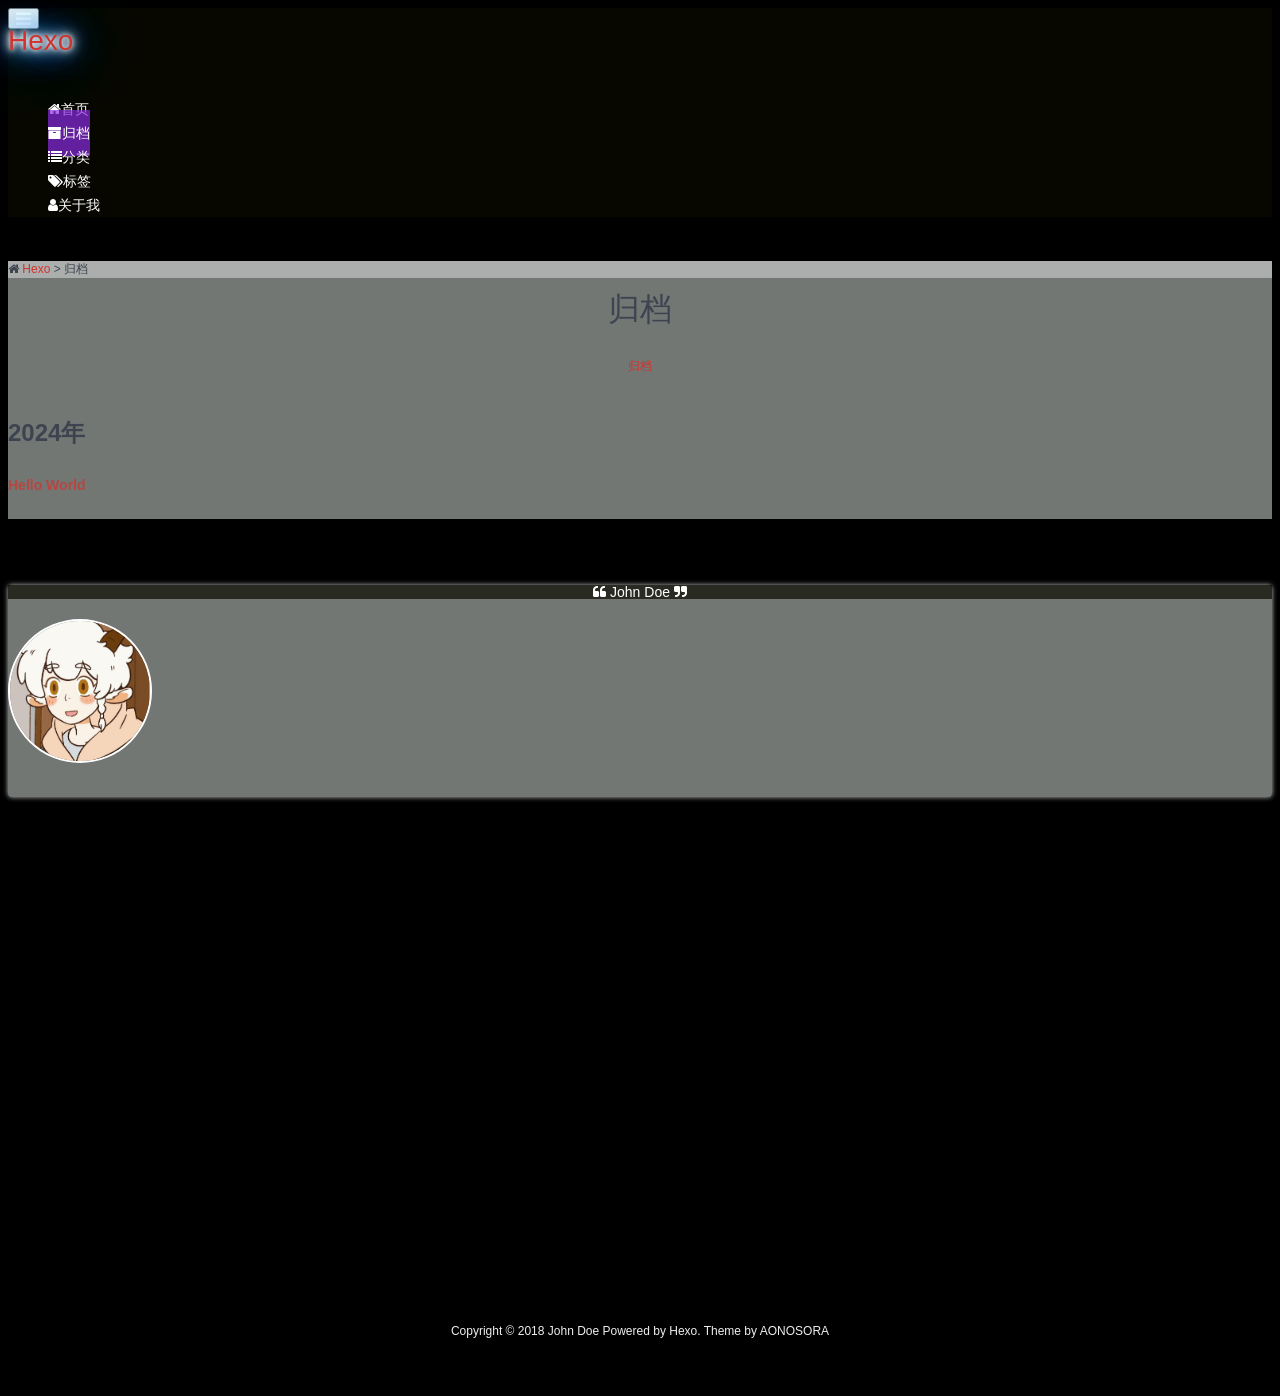
==== archives/index.html @ 8eb49c86 "Site updated: 2024-08-29 16:03:05" ====
<!DOCTYPE html>
<html>
<head>
    <meta charset="UTF-8">
    <meta name="viewport" content="width=device-width, initial-scale=1, maximum-scale=1">
    <meta name="author" content="John Doe">
    
    
    
    
    
    
    <title>archive_a | Hexo</title>
    <link href="http://example.com" rel="prefetch" />

    
<link rel="stylesheet" href="/css/bootstrap.min.css">
<link rel="stylesheet" href="/css/aos.css">
<link rel="stylesheet" href="/css/style.css">

    
<script src="/js/jquery.min.js"></script>

    
<script src="/js/bootstrap.min.js"></script>

    
<script src="/js/aos.js"></script>

    
<script src="/js/highslide/highslide-full.min.js"></script>

    
<link rel="stylesheet" href="/js/highslide/highslide.css">

    <style type="text/css">
        @media (max-width: 768px) {
            body {
                background-color: #f0f0f0;
                background: url('/imgs/xsbg.gif');
                background-attachment: fixed;
            }
        }
    </style>
    
    <!--<script type="text/javascript">
      if (document.images) {
        var avatar = new Image();
        avatar.src = '/imgs/avatar.jpg'
        var previews = 'preview1.jpg,preview2.jpg,preview3.jpg,preview4.jpg'.split(',')
        var previewsPreLoad = []
        for(var i = 0; i < length; i++) {
          previewsPreLoad.push(new Image())
          previewsPreLoad[previewsPreLoad.length - 1].src = '/imgs/preview' + previews[i]
        }
      }
    </script>-->
<meta name="generator" content="Hexo 7.3.0"></head>
<body>
    <!-- 背景轮播图功能 -->
    <section class="hidden-xs">
    <ul class="cb-slideshow">
        <li><span>天若</span></li>
        <li><span>有情</span></li>
        <li><span>天亦老</span></li>
        <li><span>我为</span></li>
        <li><span>长者</span></li>
        <li><span>续一秒</span></li>
    </ul>
</section>
    <!-- 欧尼酱功能, 谁用谁知道 -->
    
    <header class="navbar navbar-inverse" id="gal-header">
    <div class="container">
        <div class="navbar-header">
            <button type="button" class="navbar-toggle collapsed"
                    data-toggle="collapse" data-target=".bs-navbar-collapse"
                    aria-expanded="false">
                <span class="fa fa-lg fa-reorder"></span>
            </button>
            <a href="http://example.com">
                
                <style>
                    #gal-header .navbar-brand {
                        height: 54px;
                        line-height: 24px;
                        font-size: 28px;
                        opacity: 1;
                        background-color: rgba(0,0,0,0);
                        text-shadow: 0 0 5px #fff,0 0 10px #fff,0 0 15px #fff,0 0 20px #228DFF,0 0 35px #228DFF,0 0 40px #228DFF,0 0 50px #228DFF,0 0 75px #228DFF;
                    }
                </style>
                <!-- 这里使用文字(navbar_text or config.title) -->
                <div class="navbar-brand">Hexo</div>
                
            </a>
        </div>
        <div class="collapse navbar-collapse bs-navbar-collapse">
            <ul class="nav navbar-nav" id="menu-gal">
                
                
                <li class="">
                    <a href="/">
                        <i class="fa fa-home"></i>首页
                    </a>
                </li>
                
                
                
                <li class="current">
                    <a href="/archives">
                        <i class="fa fa-archive"></i>归档
                    </a>
                </li>
                
                
                
                
                <li class="">
                    <a href="/categories">
                        <i class="fa fa-list"></i>分类
                    </a>
                </li>
                
                
                
                
                
                <li class="">
                    <a href="/tags">
                        <i class="fa fa-tags"></i>标签
                    </a>
                </li>
                
                
                
                
                <li class="">
                    <a href="/about">
                        <i class="fa fa-user"></i>关于我
                    </a>
                </li>
                
                
            </ul>
        </div>
    </div>
</header>
    <div id="gal-body">
        <div class="container">
            <div class="row">
                <div class="col-md-8 gal-right" id="mainstay">
                    <article class="article well article-body" id="article-archive">
    <div class="breadcrumb">
        <i class="fa fa-home"></i>
        <a href="http://example.com">Hexo</a>
        >
        <span>归档</span>
    </div>
    <!-- 大型设备详细文章 -->
    <div class="hidden-xs">
        <div class="title-article">
            <h1>
                <a href="/archives">归档</a>
            </h1>
        </div>
    </div>
    <!-- 小型设备详细文章 -->
    <div class="visible-xs">
        <center>
            <div class="title-article">
                <h4>
                    <a href="/archives">归档</a>
                </h4>
            </div>
        </center>
    </div>
    <div class="content-article" style="margin-top: 30px;">
        
        
            <h1 style="font-size: 24px; margin-top: 40px;">2024年</h1>
            
        <div class="alert alert-info" style="font-size: 14px; line-height: 2; font-weight: bold;">
            
             
             
                        <a href="/2024/08/28/hello-world/">Hello World</a>
                        <br>
            
                    </div>
        
    </div>
</article>
                </div>
                <aside class="col-md-4 gal-left" id="sidebar">
    <!-- 此为sidebar的搜索框, 非搜索结果页面 -->
<aside id="sidebar-search">
    <div class="search hidden-xs" data-aos="fade-up" data-aos-duration="2000">
        <form class="form-inline clearfix" id="search-form" method="get"
              action="/search/index.html">
            <input type="text" name="s" class="form-control" id="searchInput" placeholder="搜索文章~" autocomplete="off">
            <button class="btn btn-danger btn-gal" type="submit">
                <i class="fa fa-search"></i>
            </button>
        </form>
    </div>
</aside>
    <aside id="sidebar-author">
    <div class="panel panel-gal" data-aos="flip-right" data-aos-duration="3000">
        <div class="panel-heading" style="text-align: center">
            <i class="fa fa-quote-left"></i>
            John Doe
            <i class="fa fa-quote-right"></i>
        </div>
        <div class="author-panel text-center">
            <img src="/imgs/avatar.jpg" width="140" height="140"
                 alt="个人头像" class="author-image">
            <p class="author-description"></p>
        </div>
    </div>
</aside>
    
    <aside id="sidebar-recent_comments">
    <div class="panel panel-gal recent hidden-xs" data-aos="fade-up" data-aos-duration="2000">
        <div class="panel-heading">
            <i class="fa fa-comments"></i>
            最新评论
            <i class="fa fa-times-circle panel-remove"></i>
            <i class="fa fa-chevron-circle-up panel-toggle"></i>
        </div>
        <ul class="list-group list-group-flush"></ul>
    </div>
</aside>
    
    <!-- 要配置好leancloud才能开启此小工具 -->
    
    
    <aside id="sidebar-recent_posts">
    <div class="panel panel-gal recent hidden-xs" data-aos="fade-up" data-aos-duration="2000">
        <div class="panel-heading">
            <i class="fa fa-refresh"></i>
            近期文章
            <i class="fa fa-times-circle panel-remove"></i>
            <i class="fa fa-chevron-circle-up panel-toggle"></i>
        </div>
        <ul class="list-group list-group-flush">
            
            <li class="list-group-item">
                <span class="post-title">
                    <a href="/2024/08/28/hello-world/">Hello World</a>
                </span>
            </li>
            
        </ul>
    </div>
</aside>
    
    
    <aside id="sidebar-rand_posts">
    <div class="panel panel-gal recent hidden-xs" data-aos="fade-up" data-aos-duration="2000">
        <div class="panel-heading">
            <i class="fa fa-refresh"></i>
            随机文章
            <i class="fa fa-times-circle panel-remove"></i>
            <i class="fa fa-chevron-circle-up panel-toggle"></i>
        </div>
        <ul class="list-group list-group-flush">
            
            
            <li class="list-group-item">
                <span class="post-title">
                    <a href="/2024/08/28/hello-world/">Hello World</a>
                </span>
            </li>
            
        </ul>
    </div>
</aside>
    
    
    <aside id="gal-sets">
        <div class="panel panel-gal hidden-xs" data-aos="fade-up" data-aos-duration="2000">
            <ul class="nav nav-pills pills-gal">

                
                <li>
                    <a href="/archives/index.html#sidebar-tags" data-toggle="tab" id="tags-tab">热门标签</a>
                </li>
                
                
                <li>
                    <a href="/archives/index.html#sidebar-friend-links" data-toggle="tab" id="friend-links-tab">友情链接</a>
                </li>
                
                
                <li>
                    <a href="/archives/index.html#sidebar-links" data-toggle="tab" id="links-tab">个人链接</a>
                </li>
                
            </ul>
            <div class="tab-content">
                
                <div class="cloud-tags tab-pane nav bs-sidenav fade" id="sidebar-tags">
    
</div>
                
                
                <div class="friend-links tab-pane nav bs-sidenav fade" id="sidebar-friend-links">
    
    <li>
        <a href="http://kdays.net/days/" target="_blank">KDays Forum</a>
    </li>
    
    <li>
        <a href="http://www.gal123.com/" target="_blank">绅士导航♂</a>
    </li>
    
    <li>
        <a href="http://www.moe123.com/" target="_blank">萌导航</a>
    </li>
    
</div>
                
                
                <div class="links tab-pane nav bs-sidenav fade" id="sidebar-links">
    
    <li>
        <a href="https://github.com/ZEROKISEKI/" target="_blank">Github</a>
    </li>
    
    <li>
        <a href="https://coding.net/u/SORA1" target="_blank">Coding</a>
    </li>
    
    <li>
        <a href="https://www.zhihu.com/people/aonosora/activities" target="_blank">知乎</a>
    </li>
    
</div>
                
            </div>
        </div>
    </aside>
    
</aside>
            </div>
        </div>
    </div>
    <footer id="gal-footer">
    <div class="container">
        Copyright © 2018 John Doe Powered by <a href="https://hexo.io/" target="_blank">Hexo</a>.&nbsp;Theme by <a href="https://github.com/ZEROKISEKI" target="_blank">AONOSORA</a>
    </div>
</footer>

<!-- 回到顶端 -->
<div id="gal-gotop">
    <i class="fa fa-angle-up"></i>
</div>
</body>

<script src="/js/activate-power-mode.js"></script>

<script>

    // 配置highslide
	hs.graphicsDir = '/js/highslide/graphics/'
    hs.outlineType = "rounded-white";
    hs.dimmingOpacity = 0.8;
    hs.outlineWhileAnimating = true;
    hs.showCredits = false;
    hs.captionEval = "this.thumb.alt";
    hs.numberPosition = "caption";
    hs.align = "center";
    hs.transitions = ["expand", "crossfade"];
    hs.lang.number = '共%2张图, 当前是第%1张';
    hs.addSlideshow({
      interval: 5000,
      repeat: true,
      useControls: true,
      fixedControls: "fit",
      overlayOptions: {
        opacity: 0.75,
        position: "bottom center",
        hideOnMouseOut: true
      }
    })

    // 初始化aos
    AOS.init({
      duration: 1000,
      delay: 0,
      easing: 'ease-out-back'
    });

</script>
<script>
	POWERMODE.colorful = 'true';    // make power mode colorful
	POWERMODE.shake = 'true';       // turn off shake
	// TODO 这里根据具体情况修改
	document.body.addEventListener('input', POWERMODE);
</script>
<script>
    window.slideConfig = {
      prefix: '/imgs/slide/background',
      ext: 'jpg',
      maxCount: '6'
    }
</script>

<script src="/js/hs.js"></script>
<script src="/js/blog.js"></script>




</html>
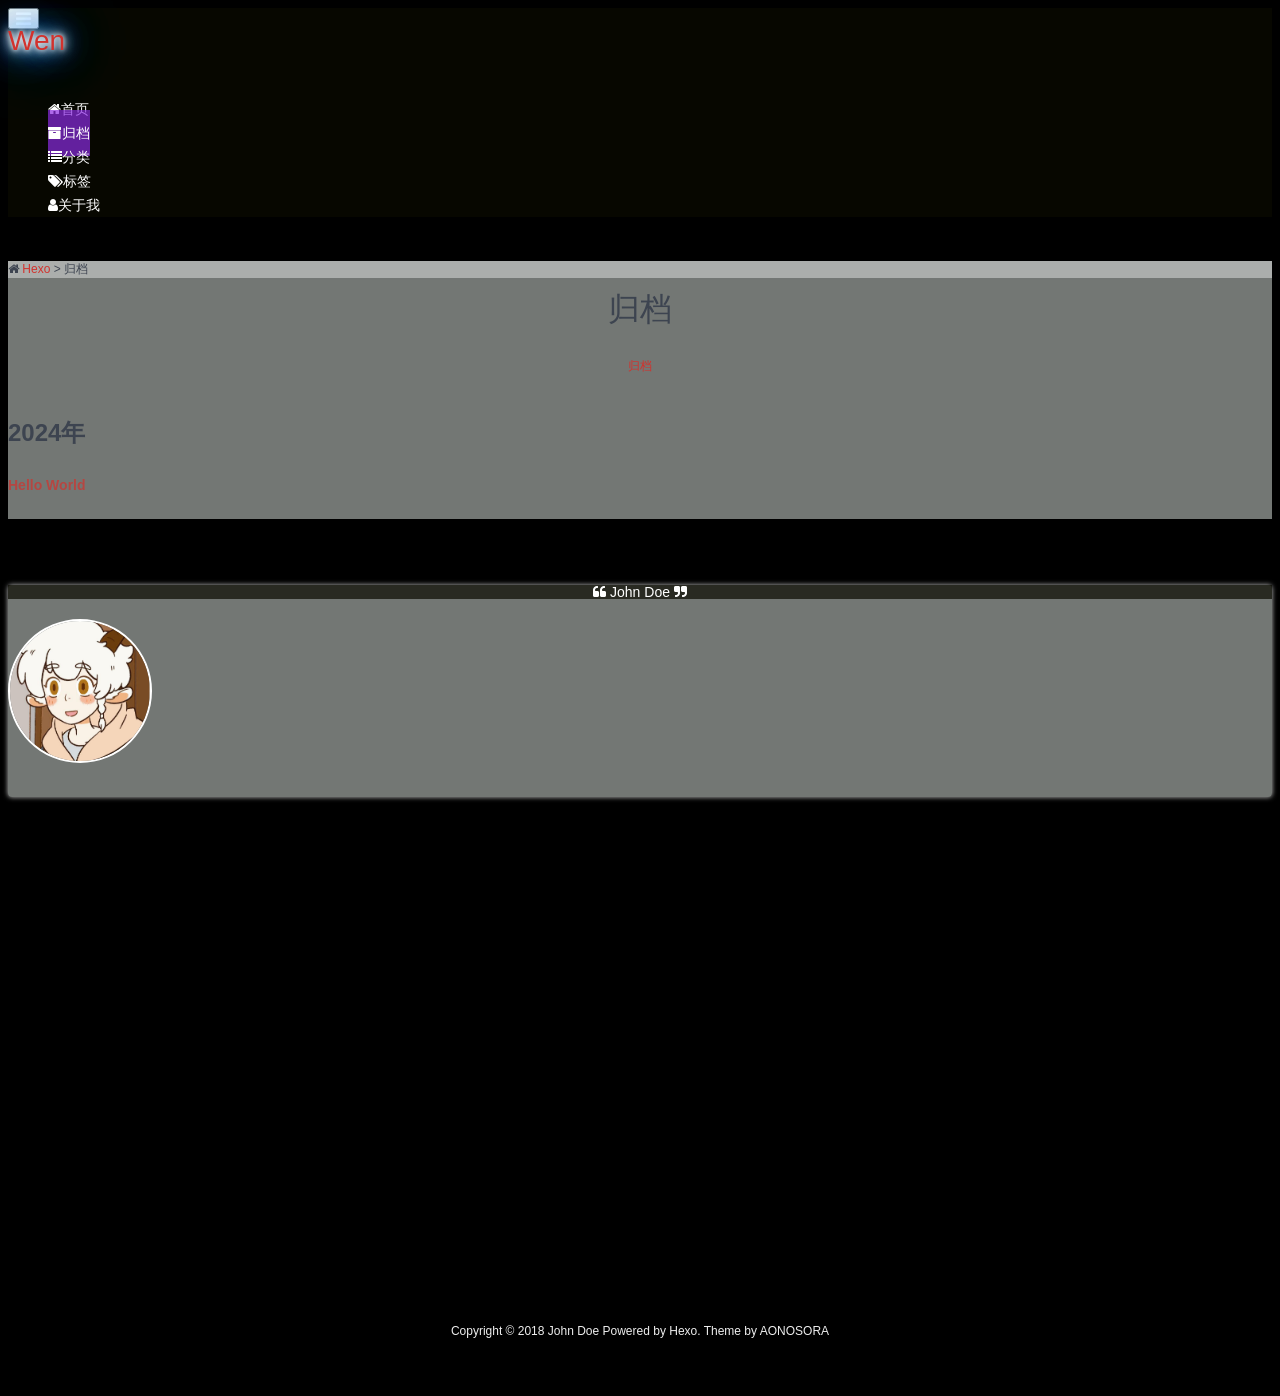
==== commit 1cc0afa8: "Site updated: 2024-08-29 16:53:16" ====
--- a/archives/index.html
+++ b/archives/index.html
@@ -70,6 +70,25 @@
 </section>
     <!-- 欧尼酱功能, 谁用谁知道 -->
     
+    <div class="gal-menu gal-dropdown">
+    <div class="circle" id="gal">
+        <div class="ring">
+            <a href="http://example.com" class="menuItem" style="left: 50%; top: 15%;">首页</a>
+            
+            <a class="menuItem" style="left: 80.3109%; top: 32.5%;">下一页</a>
+            
+            <a href="/archives" class="menuItem" style="left: 80.3109%; top: 67.5%;">归档</a>
+            <a href="/about" class="menuItem" style="left: 50%; top: 85%;">关于</a>
+            <a href="/message" class="menuItem" style="left: 19.6891%; top: 67.5%;">留言板</a>
+
+            
+            <a class="menuItem" style="left: 19.6891%; top: 32.5%;">上一页</a>
+            
+        </div>
+        <audio id="audio" src="/imgs/oni.mp3"></audio>
+    </div>
+</div>
+    
     <header class="navbar navbar-inverse" id="gal-header">
     <div class="container">
         <div class="navbar-header">
@@ -91,7 +110,7 @@
                     }
                 </style>
                 <!-- 这里使用文字(navbar_text or config.title) -->
-                <div class="navbar-brand">Hexo</div>
+                <div class="navbar-brand">Wen</div>
                 
             </a>
         </div>
@@ -412,5 +431,9 @@
 
 
 
+<script src="/js/oni.js"></script>
+
+
+
 
 </html>
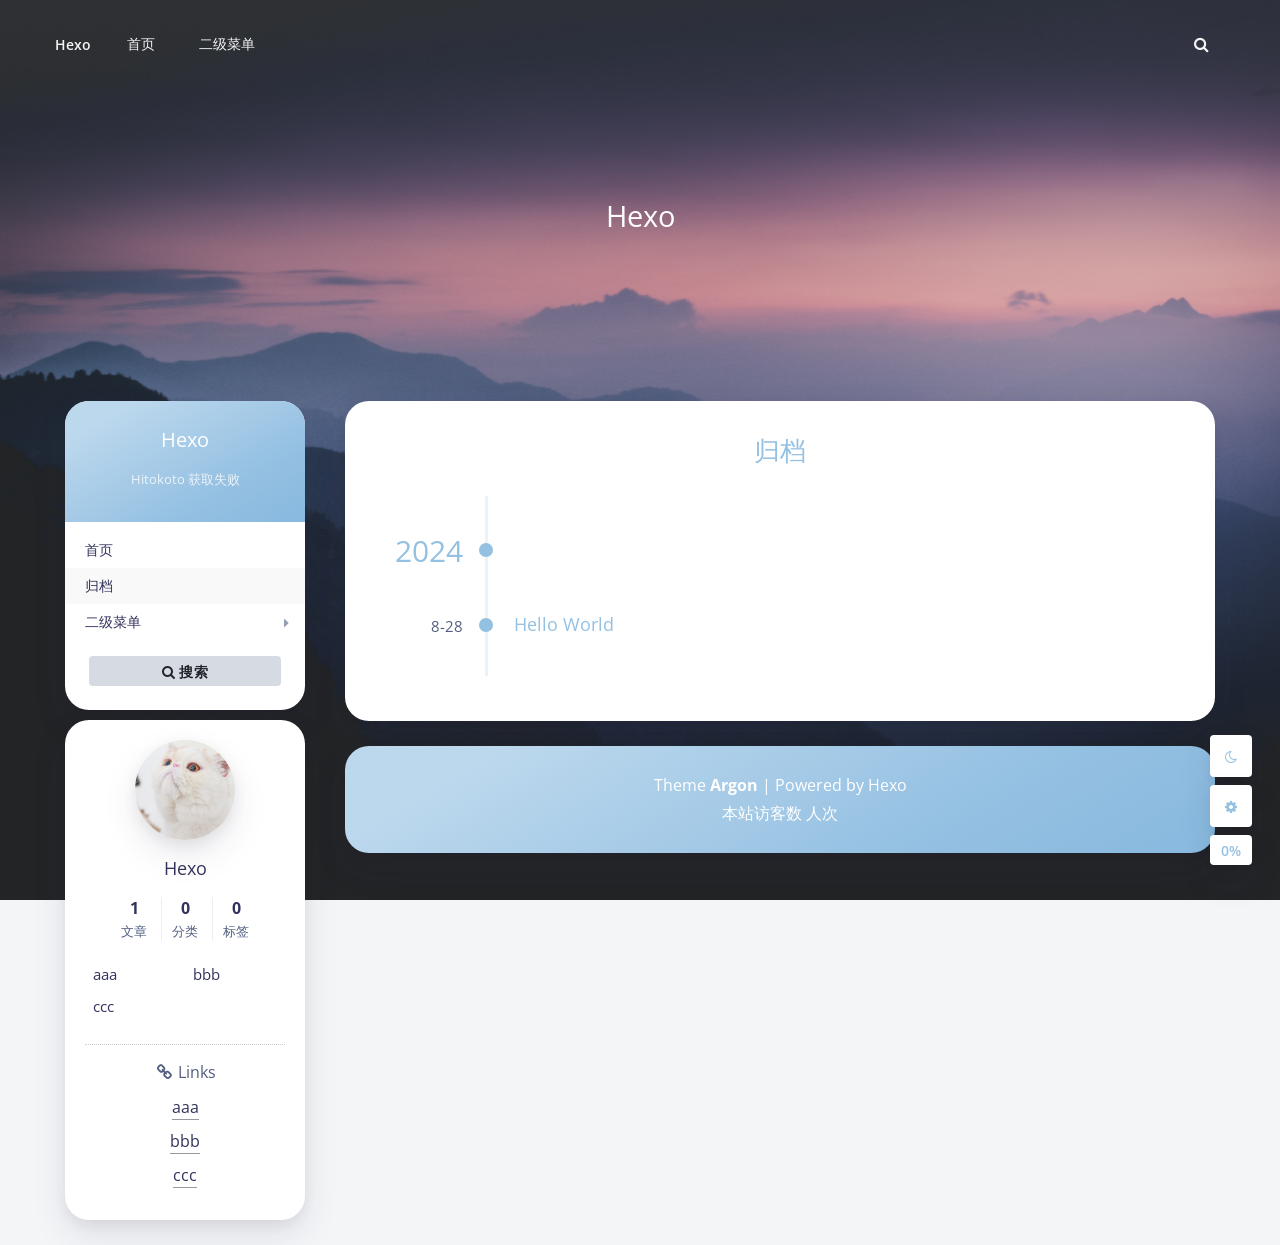
==== commit 66ccb166: "Site updated: 2026-04-12 17:42:57" ====
--- a/archives/index.html
+++ b/archives/index.html
@@ -1,439 +1,639 @@
 <!DOCTYPE html>
-<html>
+
+<html class="use-big-shadow article-header-style-default">
 <head>
-    <meta charset="UTF-8">
-    <meta name="viewport" content="width=device-width, initial-scale=1, maximum-scale=1">
-    <meta name="author" content="John Doe">
-    
-    
-    
-    
-    
-    
-    <title>archive_a | Hexo</title>
-    <link href="http://example.com" rel="prefetch" />
-
-    
-<link rel="stylesheet" href="/css/bootstrap.min.css">
-<link rel="stylesheet" href="/css/aos.css">
-<link rel="stylesheet" href="/css/style.css">
-
-    
-<script src="/js/jquery.min.js"></script>
-
-    
-<script src="/js/bootstrap.min.js"></script>
-
-    
-<script src="/js/aos.js"></script>
-
-    
-<script src="/js/highslide/highslide-full.min.js"></script>
-
-    
-<link rel="stylesheet" href="/js/highslide/highslide.css">
-
-    <style type="text/css">
-        @media (max-width: 768px) {
-            body {
-                background-color: #f0f0f0;
-                background: url('/imgs/xsbg.gif');
-                background-attachment: fixed;
-            }
-        }
-    </style>
-    
-    <!--<script type="text/javascript">
-      if (document.images) {
-        var avatar = new Image();
-        avatar.src = '/imgs/avatar.jpg'
-        var previews = 'preview1.jpg,preview2.jpg,preview3.jpg,preview4.jpg'.split(',')
-        var previewsPreLoad = []
-        for(var i = 0; i < length; i++) {
-          previewsPreLoad.push(new Image())
-          previewsPreLoad[previewsPreLoad.length - 1].src = '/imgs/preview' + previews[i]
-        }
-      }
-    </script>-->
+	
+	<title>归档 - Hexo</title>
+	<meta charset="utf-8">
+	
+		<meta name="viewport" content="width=device-width, initial-scale=1, maximum-scale=1, user-scalable=no">
+	
+	<meta property="og:type" content="website">
+<meta property="og:title" content="Hexo">
+<meta property="og:url" content="http://example.com/archives/index.html">
+<meta property="og:site_name" content="Hexo">
+<meta property="og:locale" content="en_US">
+<meta property="article:author" content="John Doe">
+<meta name="twitter:card" content="summary">
+
+	<meta name="theme-color" content="#94C0E2">
+	<meta name="theme-color-rgb" content="148,192,226">
+	<meta name="theme-color-origin" content="#94C0E2">
+	<meta name="argon-enable-custom-theme-color" content="true">
+	<meta name="theme-card-radius" content="24">
+	<meta name="theme-version" content="1.0.2">
+	<link rel="icon" href="/assets/img/favicon.ico" type="image/x-icon">
+	<link rel="shortcut icon" href="/assets/img/favicon.ico" type="image/x-icon">
+
+	
+<link rel="stylesheet" href="/assets/argon_css_merged.css">
+
+	
+<link rel="stylesheet" href="/style.css">
+
+	
+<link rel="stylesheet" href="//fonts.loli.net/css?family=Open+Sans:300,400,600,700|Noto+Serif+SC:300,600&display=swap.css">
+
+	
+<script src="/assets/argon_js_merged.js"></script>
+
+	
+<script src="/assets/js/argon.min.js"></script>
+
+	
+<script src="//busuanzi.ibruce.info/busuanzi/2.3/busuanzi.pure.mini.js"></script>
+
+
+	
+
+	<script>
+		var argonConfig = {
+			language: "zh_CN",
+			
+				zoomify: {
+					duration: 200,
+					easing: "cubic-bezier(0.4,0,0,1)",
+					scale: 0.9
+				},
+			
+			pangu: "false",
+			
+				lazyload: {
+					threshold: 800,
+					effect: "fadeIn"
+				},
+			
+			disable_pjax: false,
+			headroom: false
+		}
+	</script>
+	<script>
+		var darkmodeAutoSwitch = "false";
+		function setDarkmode(enable){
+			if (enable == true){
+				$("html").addClass("darkmode");
+			}else{
+				$("html").removeClass("darkmode");
+			}
+			$(window).trigger("scroll");
+		}
+		function toggleDarkmode(){
+			if ($("html").hasClass("darkmode")){
+				setDarkmode(false);
+				sessionStorage.setItem("Argon_Enable_Dark_Mode", "false");
+			}else{
+				setDarkmode(true);
+				sessionStorage.setItem("Argon_Enable_Dark_Mode", "true");
+			}
+		}
+		if (sessionStorage.getItem("Argon_Enable_Dark_Mode") == "true"){
+			setDarkmode(true);
+		}
+		function toggleDarkmodeByPrefersColorScheme(media){
+			if (sessionStorage.getItem('Argon_Enable_Dark_Mode') == "false" || sessionStorage.getItem('Argon_Enable_Dark_Mode') == "true"){
+				return;
+			}
+			if (media.matches){
+				setDarkmode(true);
+			}else{
+				setDarkmode(false);
+			}
+		}
+		function toggleDarkmodeByTime(){
+			if (sessionStorage.getItem('Argon_Enable_Dark_Mode') == "false" || sessionStorage.getItem('Argon_Enable_Dark_Mode') == "true"){
+				return;
+			}
+			let hour = new Date().getHours();
+			if (hour < 7 || hour >= 22){
+				setDarkmode(true);
+			}else{
+				setDarkmode(false);
+			}
+		}
+		if (darkmodeAutoSwitch == 'system'){
+			var darkmodeMediaQuery = window.matchMedia("(prefers-color-scheme: dark)");
+			darkmodeMediaQuery.addListener(toggleDarkmodeByPrefersColorScheme);
+			toggleDarkmodeByPrefersColorScheme(darkmodeMediaQuery);
+		}
+		if (darkmodeAutoSwitch == 'time'){
+			toggleDarkmodeByTime();
+		}
+		if (darkmodeAutoSwitch == 'alwayson'){
+			setDarkmode(true);
+		}
+
+		function toggleAmoledDarkMode(){
+			$("html").toggleClass("amoled-dark");
+			if ($("html").hasClass("amoled-dark")){
+				localStorage.setItem("Argon_Enable_Amoled_Dark_Mode", "true");
+			}else{
+				localStorage.setItem("Argon_Enable_Amoled_Dark_Mode", "false");
+			}
+		}
+		if (localStorage.getItem("Argon_Enable_Amoled_Dark_Mode") == "true"){
+			$("html").addClass("amoled-dark");
+		}else if (localStorage.getItem("Argon_Enable_Amoled_Dark_Mode") == "false"){
+			$("html").removeClass("amoled-dark");
+		}
+	</script>
+	<script>
+		if (navigator.userAgent.indexOf("Safari") !== -1 && navigator.userAgent.indexOf("Chrome") === -1){
+			$("html").addClass("using-safari");
+		}
+	</script>
+
+	
+		
+<script src="/assets/vendor/smoothscroll/smoothscroll1.js"></script>
+
+	
 <meta name="generator" content="Hexo 7.3.0"></head>
+
+
+
+<style id="themecolor_css">
+	
+	:root{
+		--themecolor: #94C0E2;
+		--themecolor-dark0: #8ABADF;
+		--themecolor-dark: #80B4DD;
+		--themecolor-dark2: #6CA8D7;
+		--themecolor-dark3: #589DD2;
+		--themecolor-light: #BCD8ED;
+		--themecolor-rgbstr: 148,192,226;
+		--themecolor-gradient: linear-gradient(150deg,var(--themecolor-light) 15%, var(--themecolor) 70%, var(--themecolor-dark0) 94%);
+
+	}
+</style>
+<style id="theme_cardradius_css">
+	:root{
+		--card-radius: 24px;
+	}
+</style>
+
 <body>
-    <!-- 背景轮播图功能 -->
-    <section class="hidden-xs">
-    <ul class="cb-slideshow">
-        <li><span>天若</span></li>
-        <li><span>有情</span></li>
-        <li><span>天亦老</span></li>
-        <li><span>我为</span></li>
-        <li><span>长者</span></li>
-        <li><span>续一秒</span></li>
-    </ul>
+<div id="toolbar">
+	<header class="header-global">
+		<nav id="navbar-main" class="navbar navbar-main navbar-expand-lg navbar-transparent navbar-light bg-primary headroom--not-bottom headroom--not-top headroom--pinned">
+			<div class="container">
+				
+				<button class="navbar-toggler" type="button" data-toggle="collapse" data-target="#navbar_global" aria-controls="navbar_global" aria-expanded="false" aria-label="Toggle navigation">
+					<span class="navbar-toggler-icon"></span>
+				</button>
+				<a class="navbar-brand" href="/">Hexo</a>
+				<div class="navbar-collapse collapse" id="navbar_global">
+					<div class="navbar-collapse-header">
+						<div class="row">
+							<div class="col-6 collapse-brand"></div>
+							<div class="col-6 collapse-close">
+								<button type="button" class="navbar-toggler" data-toggle="collapse" data-target="#navbar_global" aria-controls="navbar_global" aria-expanded="false" aria-label="Toggle navigation">
+									<span></span>
+									<span></span>
+								</button>
+							</div>
+						</div>
+					</div>
+					<ul id="navbar_search_btn_mobile" class="navbar-nav align-items-lg-center ml-lg-auto">
+						<li class="nav-item" data-toggle="modal" data-target="#argon_search_modal" style="padding-left: 5px;">
+							<a class="nav-link nav-link-icon">
+								<i class="fa fa-search"></i>
+								<span class="nav-link-inner--text d-lg-none">搜索</span>
+							</a>
+						</li>
+					</ul>
+					
+							<ul class='navbar-nav navbar-nav-hover align-items-lg-center'>
+								
+										<li class='nav-item'>
+											<a href='/home' class='nav-link' >
+												<i class='ni ni-book-bookmark d-lg-none'></i>
+												<span class='nav-link-inner--text'>首页</span>
+											</a>
+											
+										</li>
+									
+										<li class='nav-item dropdown'>
+											<a href='' class='nav-link' onclick='return false;' data-toggle='dropdown' no-pjax>
+												<i class='ni ni-book-bookmark d-lg-none'></i>
+												<span class='nav-link-inner--text'>二级菜单</span>
+											</a>
+											
+													<div class="dropdown-menu">
+														
+															<a href='/' class='dropdown-item'>归档</a>
+														
+													</div>
+												
+										</li>
+									
+							</ul>
+						
+					<ul class="navbar-nav align-items-lg-center ml-lg-auto">
+						<li class="nav-item" data-toggle="modal" data-target="#argon_search_modal" id="navbar_search_btn_pc">
+							<a class="nav-link nav-link-icon">
+								<i class="fa fa-search"></i>
+								<span class="nav-link-inner--text d-lg-none">搜索</span>
+							</a>
+						</li>
+					</ul>
+				</div>
+				
+				<div id="navbar_menu_mask" data-toggle="collapse" data-target="#navbar_global"></div>
+			</div>
+		</nav>
+	</header>
+</div>
+<div class="modal fade" id="argon_search_modal" tabindex="-1" role="dialog" aria-labelledby="" aria-hidden="true">
+	<div class="modal-dialog modal-dialog-centered modal-lg" role="document">
+		<div class="modal-content">
+			<div class="modal-header">
+				<h5 class="modal-title">搜索</h5>
+				<button type="button" class="close" data-dismiss="modal" aria-label="Close">
+					<span aria-hidden="true">&times;</span>
+				</button>
+			</div>
+			<div class="modal-body">
+				<!-- TODO -->
+<div class="form-group mb-3">
+	<div class="input-group input-group-alternative">
+		<div class="input-group-prepend">
+			<span class="input-group-text"><i class="fa fa-search"></i></span>
+		</div>
+		<input id="local-search-input" class="form-control" placeholder="搜索什么..." type="text"  autocomplete="off" data-search.path="search.json" data-config.root="/">
+	</div>
+	<div id="local-search-result"></div>
+</div>
+
+			</div>
+		</div>
+	</div>
+</div>
+<!--Banner-->
+<section id="banner" class="banner section section-lg section-shaped">
+	<div class="shape  shape-primary">
+		<span></span>
+		<span></span>
+		<span></span>
+		<span></span>
+		<span></span>
+		<span></span>
+		<span></span>
+		<span></span>
+		<span></span>
+	</div>
+
+	
+	<div id="banner_container" class="banner-container container text-center">
+		
+			<div class="banner-title text-white"><span class="banner-title-inner">Hexo</span>
+		
+		</div>
+	</div>
+	
+		<style>
+			section.banner{
+				background-image: url(/assets/img/banner.jpg) !important;
+			}
+		</style>
+	
 </section>
-    <!-- 欧尼酱功能, 谁用谁知道 -->
-    
-    <div class="gal-menu gal-dropdown">
-    <div class="circle" id="gal">
-        <div class="ring">
-            <a href="http://example.com" class="menuItem" style="left: 50%; top: 15%;">首页</a>
-            
-            <a class="menuItem" style="left: 80.3109%; top: 32.5%;">下一页</a>
-            
-            <a href="/archives" class="menuItem" style="left: 80.3109%; top: 67.5%;">归档</a>
-            <a href="/about" class="menuItem" style="left: 50%; top: 85%;">关于</a>
-            <a href="/message" class="menuItem" style="left: 19.6891%; top: 67.5%;">留言板</a>
-
-            
-            <a class="menuItem" style="left: 19.6891%; top: 32.5%;">上一页</a>
-            
-        </div>
-        <audio id="audio" src="/imgs/oni.mp3"></audio>
-    </div>
-</div>
-    
-    <header class="navbar navbar-inverse" id="gal-header">
-    <div class="container">
-        <div class="navbar-header">
-            <button type="button" class="navbar-toggle collapsed"
-                    data-toggle="collapse" data-target=".bs-navbar-collapse"
-                    aria-expanded="false">
-                <span class="fa fa-lg fa-reorder"></span>
-            </button>
-            <a href="http://example.com">
-                
-                <style>
-                    #gal-header .navbar-brand {
-                        height: 54px;
-                        line-height: 24px;
-                        font-size: 28px;
-                        opacity: 1;
-                        background-color: rgba(0,0,0,0);
-                        text-shadow: 0 0 5px #fff,0 0 10px #fff,0 0 15px #fff,0 0 20px #228DFF,0 0 35px #228DFF,0 0 40px #228DFF,0 0 50px #228DFF,0 0 75px #228DFF;
-                    }
-                </style>
-                <!-- 这里使用文字(navbar_text or config.title) -->
-                <div class="navbar-brand">Wen</div>
-                
-            </a>
-        </div>
-        <div class="collapse navbar-collapse bs-navbar-collapse">
-            <ul class="nav navbar-nav" id="menu-gal">
-                
-                
-                <li class="">
-                    <a href="/">
-                        <i class="fa fa-home"></i>首页
-                    </a>
-                </li>
-                
-                
-                
-                <li class="current">
-                    <a href="/archives">
-                        <i class="fa fa-archive"></i>归档
-                    </a>
-                </li>
-                
-                
-                
-                
-                <li class="">
-                    <a href="/categories">
-                        <i class="fa fa-list"></i>分类
-                    </a>
-                </li>
-                
-                
-                
-                
-                
-                <li class="">
-                    <a href="/tags">
-                        <i class="fa fa-tags"></i>标签
-                    </a>
-                </li>
-                
-                
-                
-                
-                <li class="">
-                    <a href="/about">
-                        <i class="fa fa-user"></i>关于我
-                    </a>
-                </li>
-                
-                
-            </ul>
-        </div>
-    </div>
-</header>
-    <div id="gal-body">
-        <div class="container">
-            <div class="row">
-                <div class="col-md-8 gal-right" id="mainstay">
-                    <article class="article well article-body" id="article-archive">
-    <div class="breadcrumb">
-        <i class="fa fa-home"></i>
-        <a href="http://example.com">Hexo</a>
-        >
-        <span>归档</span>
-    </div>
-    <!-- 大型设备详细文章 -->
-    <div class="hidden-xs">
-        <div class="title-article">
-            <h1>
-                <a href="/archives">归档</a>
-            </h1>
-        </div>
-    </div>
-    <!-- 小型设备详细文章 -->
-    <div class="visible-xs">
-        <center>
-            <div class="title-article">
-                <h4>
-                    <a href="/archives">归档</a>
-                </h4>
-            </div>
-        </center>
-    </div>
-    <div class="content-article" style="margin-top: 30px;">
-        
-        
-            <h1 style="font-size: 24px; margin-top: 40px;">2024年</h1>
-            
-        <div class="alert alert-info" style="font-size: 14px; line-height: 2; font-weight: bold;">
-            
-             
-             
-                        <a href="/2024/08/28/hello-world/">Hello World</a>
-                        <br>
-            
-                    </div>
-        
-    </div>
+
+
+	<style>
+		#content:before {
+			content: '';
+			display: block;
+			position: fixed;
+			left: 0;
+			right: 0;
+			top: 0;
+			bottom: 0;
+			z-index: -2;
+			background: url(/assets/img/banner.jpg);
+			background-position: center;
+			background-size: cover;
+			background-repeat: no-repeat;
+			opacity: 1;
+			transition: opacity .5s ease;
+		}
+		html.darkmode #content:before{
+			filter: brightness(0.65);
+		}
+		
+			#content:after {
+				content: '';
+				display: block;
+				position: fixed;
+				left: 0;
+				right: 0;
+				top: 0;
+				bottom: 0;
+				z-index: -2;
+				background: url(/assets/img/banner.jpg);
+				background-position: center;
+				background-size: cover;
+				background-repeat: no-repeat;
+				opacity: 0;
+				transition: opacity .5s ease;
+			}
+			html.darkmode #content:after {
+				opacity: 1;
+			}
+			html.darkmode #content:before {
+				opacity: 0;
+			}
+		
+		
+			#banner, #banner .shape {
+				background: transparent !important;
+			}
+		
+	</style>
+
+
+
+
+<div id="float_action_buttons" class="float-action-buttons fabtns-unloaded">
+	<button id="fabtn_toggle_sides" class="btn btn-icon btn-neutral fabtn shadow-sm" type="button" aria-hidden="true" tooltip-move-to-left="移至左侧" tooltip-move-to-right="移至右侧">
+		<span class="btn-inner--icon fabtn-show-on-right"><i class="fa fa-caret-left"></i></span>
+		<span class="btn-inner--icon fabtn-show-on-left"><i class="fa fa-caret-right"></i></span>
+	</button>
+	<button id="fabtn_back_to_top" class="btn btn-icon btn-neutral fabtn shadow-sm" type="button" aria-label="Back To Top" tooltip="回到顶部">
+		<span class="btn-inner--icon"><i class="fa fa-angle-up"></i></span>
+	</button>
+	<button id="fabtn_go_to_comment" class="btn btn-icon btn-neutral fabtn shadow-sm d-none" type="button" style='display: none;'  aria-label="Comment" tooltip="评论">
+		<span class="btn-inner--icon"><i class="fa fa-comment-o"></i></span>
+	</button>
+	<button id="fabtn_toggle_darkmode" class="btn btn-icon btn-neutral fabtn shadow-sm" type="button"  aria-label="Toggle Darkmode" tooltip-darkmode="夜间模式" tooltip-blackmode="暗黑模式" tooltip-lightmode="日间模式">
+		<span class="btn-inner--icon"><i class="fa fa-moon-o"></i><i class='fa fa-lightbulb-o'></i></span>
+	</button>
+	<button id="fabtn_toggle_blog_settings_popup" class="btn btn-icon btn-neutral fabtn shadow-sm" type="button"  aria-label="Open Blog Settings Menu" tooltip="设置">
+		<span class="btn-inner--icon"><i class="fa fa-cog"></i></span>
+	</button>
+	<div id="fabtn_blog_settings_popup" class="card shadow-sm" style="opacity: 0;" aria-hidden="true">
+		<div id="close_blog_settings"><i class="fa fa-close"></i></div>
+		<div class="blog-setting-item mt-3">
+			<div style="transform: translateY(-4px);"><div id="blog_setting_toggle_darkmode_and_amoledarkmode" tooltip-switch-to-darkmode="切换到夜间模式" tooltip-switch-to-blackmode="切换到暗黑模式"><span>夜间模式</span><span>暗黑模式</span></div></div>
+			<div style="flex: 1;"></div>
+			<label id="blog_setting_darkmode_switch" class="custom-toggle">
+				<span class="custom-toggle-slider rounded-circle"></span>
+			</label>
+		</div>
+		<div class="blog-setting-item mt-3">
+			<div style="flex: 1;">字体</div>
+			<div>
+				<button id="blog_setting_font_sans_serif" type="button" class="blog-setting-font btn btn-outline-primary blog-setting-selector-left">Sans Serif</button><button id="blog_setting_font_serif" type="button" class="blog-setting-font btn btn-outline-primary blog-setting-selector-right">Serif</button>
+			</div>
+		</div>
+		<div class="blog-setting-item mt-3">
+			<div style="flex: 1;">阴影</div>
+			<div>
+				<button id="blog_setting_shadow_small" type="button" class="blog-setting-shadow btn btn-outline-primary blog-setting-selector-left">浅阴影</button><button id="blog_setting_shadow_big" type="button" class="blog-setting-shadow btn btn-outline-primary blog-setting-selector-right">深阴影</button>
+			</div>
+		</div>
+		<div class="blog-setting-item mt-3 mb-3">
+			<div style="flex: 1;">滤镜</div>
+			<div id="blog_setting_filters" class="ml-3">
+				<button id="blog_setting_filter_off" type="button" class="blog-setting-filter-btn ml-0" filter-name="off">关闭</button>
+				<button id="blog_setting_filter_sunset" type="button" class="blog-setting-filter-btn" filter-name="sunset">日落</button>
+				<button id="blog_setting_filter_darkness" type="button" class="blog-setting-filter-btn" filter-name="darkness">暗化</button>
+				<button id="blog_setting_filter_grayscale" type="button" class="blog-setting-filter-btn" filter-name="grayscale">灰度</button>
+			</div>
+		</div>
+		<div class="blog-setting-item mb-3">
+			<div id="blog_setting_card_radius_to_default" style="cursor: pointer;" tooltip="恢复默认">圆角</div>
+			<div style="flex: 1;margin-left: 20px;margin-right: 8px;transform: translateY(2px);">
+				<div id="blog_setting_card_radius"></div>
+			</div>
+		</div>
+		
+			<div class="blog-setting-item mt-1 mb-3">
+				<div style="flex: 1;">主题色</div>
+				<div id="theme-color-picker" class="ml-3"></div>
+			</div>
+		
+	</div>
+	<button id="fabtn_open_sidebar" class="btn btn-icon btn-neutral fabtn shadow-sm" type="button" aria-label="Open Sidebar Menu" tooltip="菜单">
+		<span class="btn-inner--icon"><i class="fa fa-bars"></i></span>
+	</button>
+	<button id="fabtn_reading_progress" class="btn btn-icon btn-neutral fabtn shadow-sm" type="button" aria-hidden="true" tooltip="阅读进度">
+		<div id="fabtn_reading_progress_bar" style="width: 0%;"></div>
+		<span id="fabtn_reading_progress_details">0%</span>
+	</button>
+</div>
+
+<div id="content" class="site-content">
+
+
+
+
+
+
+
+
+
+<div class="page-information-card-container">
+	
+</div>
+
+<div id="sidebar_mask"></div>
+<aside id="leftbar" class="leftbar widget-area" role="complementary">
+		
+		<div id="leftbar_part1" class="widget widget_search card bg-white shadow-sm border-0">
+			<div class="leftbar-banner card-body">
+				<span class="leftbar-banner-title text-white">Hexo</span>
+				
+				
+					<span class="leftbar-banner-subtitle text-white"><span class='hitokoto'></span></span>
+				
+			</div>
+			
+			
+				<ul id='leftbar_part1_menu' class='leftbar-menu'>
+					<li class='leftbar-menu-item'><a href='/'>首页</a></li><li class='leftbar-menu-item current'><a href='/archives'>归档</a></li><li class='leftbar-menu-item leftbar-menu-item-haschildren'><a no-pjax onclick='return false;'>二级菜单</a><ul class='leftbar-menu-item leftbar-menu-subitem shadow-sm'><li class='leftbar-menu-item leftbar-menu-item-haschildren'><a no-pjax onclick='return false;'>三级菜单</a><ul class='leftbar-menu-item leftbar-menu-subitem shadow-sm'><li class='leftbar-menu-item'><a href='/'>首页</a></li></ul></li></ul></li>
+				</ul>
+			
+			<div class="card-body text-center leftbar-search-button">
+				<button id="leftbar_search" class="btn btn-secondary btn-lg active btn-sm btn-block border-0" role="button" data-toggle="modal" data-target="#argon_search_modal" >
+					<i class="menu-item-icon fa fa-search mr-0"></i> 搜索
+				</button>
+			</div>
+		</div>
+		<div id="leftbar_part2" class="widget widget_search card bg-white shadow-sm border-0">
+			<div id="leftbar_part2_inner" class="card-body">
+				
+				<div class="nav-wrapper" style="padding-top: 5px; display:none; ">
+	                <ul class="nav nav-pills nav-fill" role="tablist">
+						
+						<li class="nav-item sidebar-tab-switcher">
+							<a class="active show" id="leftbar_tab_overview_btn" data-toggle="tab" href="#leftbar_tab_overview" role="tab" aria-controls="leftbar_tab_overview" no-pjax>站点概览</a>
+						</li>
+	                </ul>
+				</div>
+				<div>
+					<div class="tab-content" style="padding: 10px 10px 0 10px;">
+						
+						<div class="tab-pane fade text-center active show" id="leftbar_tab_overview" role="tabpanel" aria-labelledby="leftbar_tab_overview_btn">
+							<img id="leftbar_overview_author_image" src="/assets/img/auther.jpg" class="img-fluid rounded-circle shadow-sm" style="width: 100px;" alt="avatar">
+							<h6 id="leftbar_overview_author_name">Hexo</h6>
+							<nav class="site-state">
+								<div class="site-state-item site-state-posts">
+									<a href="/archives">
+										<span class="site-state-item-count">1</span>
+										<span class="site-state-item-name">文章</span>
+									</a>
+								</div>
+								<div class="site-state-item site-state-categories">
+									<a data-toggle="modal" data-target="#blog_categories">
+										<span class="site-state-item-count">0</span>
+										<span class="site-state-item-name">分类</span>
+									</a>
+								</div>      
+								<div class="site-state-item site-state-tags">
+									<a data-toggle="modal" data-target="#blog_tags">
+										<span class="site-state-item-count">0</span>
+										<span class="site-state-item-name">标签</span>
+									</a>
+								</div>
+							</nav>
+							
+									<div class="site-author-links">
+										
+											<div class='site-author-links-item'>
+												<a href="/" rel='noopener' target='_blank'>aaa</a>
+											</div>
+										
+											<div class='site-author-links-item'>
+												<a href="/" rel='noopener' target='_blank'>bbb</a>
+											</div>
+										
+											<div class='site-author-links-item'>
+												<a href="/" rel='noopener' target='_blank'>ccc</a>
+											</div>
+										
+									</div>
+								
+							
+									<div class='site-friend-links'>
+										<div class='site-friend-links-title'><i class='fa fa-fw fa-link'></i> Links</div>
+										<ul class='site-friend-links-ul'>
+											
+												<li class='site-friend-links-item'>
+													<a href='/' rel='noopener' target='_blank'>aaa</a>
+												</li>
+											
+												<li class='site-friend-links-item'>
+													<a href='/' rel='noopener' target='_blank'>bbb</a>
+												</li>
+											
+												<li class='site-friend-links-item'>
+													<a href='/' rel='noopener' target='_blank'>ccc</a>
+												</li>
+											
+										</ul>
+									</div>
+								
+						</div>
+					</div>
+				</div>
+			</div>
+		</div>
+</aside>
+<div class="modal fade" id="blog_categories" tabindex="-1" role="dialog" aria-labelledby="" aria-hidden="true">
+	<div class="modal-dialog modal-dialog-centered">
+		<div class="modal-content">
+			<div class="modal-header">
+				<h5 class="modal-title">分类</h5>
+				<button type="button" class="close" data-dismiss="modal" aria-label="Close">
+					<span aria-hidden="true">&times;</span>
+				</button>
+			</div>
+			<div class="modal-body">
+				
+			</div>
+		</div>
+	</div>
+</div>
+<div class="modal fade" id="blog_tags" tabindex="-1" role="dialog" aria-labelledby="" aria-hidden="true">
+	<div class="modal-dialog modal-dialog-centered">
+		<div class="modal-content">
+			<div class="modal-header">
+				<h5 class="modal-title">标签</h5>
+				<button type="button" class="close" data-dismiss="modal" aria-label="Close">
+					<span aria-hidden="true">&times;</span>
+				</button>
+			</div>
+			<div class="modal-body">
+				
+			</div>
+		</div>
+	</div>
+</div>
+
+
+<div id="primary" class="content-area">
+	<main id="main" class="site-main" role="main">
+		
+		
+		
+				<article class="post post-full card bg-white shadow-sm border-0">
+	<header class="post-header text-center">
+		<a class="post-title" href="/archives/">归档</a>
+	</header>
+
+	<div class="post-content" id="post_content">
+		<div class='argon-timeline'>
+			
+						<div class='argon-timeline-node'>
+							<div class='argon-timeline-time archive-timeline-year'>2024</div>
+							<div class='argon-timeline-card card bg-gradient-secondary archive-timeline-title'></div>
+						</div>
+						
+					<div class='argon-timeline-node'>
+						<div class='argon-timeline-time'>8-28</div>
+						<div class='argon-timeline-card card bg-gradient-secondary archive-timeline-title'>
+							<a href="/2024/08/28/hello-world/">Hello World</a>
+						</div>
+					</div>
+			
+		</div>
+	</div>
 </article>
-                </div>
-                <aside class="col-md-4 gal-left" id="sidebar">
-    <!-- 此为sidebar的搜索框, 非搜索结果页面 -->
-<aside id="sidebar-search">
-    <div class="search hidden-xs" data-aos="fade-up" data-aos-duration="2000">
-        <form class="form-inline clearfix" id="search-form" method="get"
-              action="/search/index.html">
-            <input type="text" name="s" class="form-control" id="searchInput" placeholder="搜索文章~" autocomplete="off">
-            <button class="btn btn-danger btn-gal" type="submit">
-                <i class="fa fa-search"></i>
-            </button>
-        </form>
-    </div>
-</aside>
-    <aside id="sidebar-author">
-    <div class="panel panel-gal" data-aos="flip-right" data-aos-duration="3000">
-        <div class="panel-heading" style="text-align: center">
-            <i class="fa fa-quote-left"></i>
-            John Doe
-            <i class="fa fa-quote-right"></i>
-        </div>
-        <div class="author-panel text-center">
-            <img src="/imgs/avatar.jpg" width="140" height="140"
-                 alt="个人头像" class="author-image">
-            <p class="author-description"></p>
-        </div>
-    </div>
-</aside>
-    
-    <aside id="sidebar-recent_comments">
-    <div class="panel panel-gal recent hidden-xs" data-aos="fade-up" data-aos-duration="2000">
-        <div class="panel-heading">
-            <i class="fa fa-comments"></i>
-            最新评论
-            <i class="fa fa-times-circle panel-remove"></i>
-            <i class="fa fa-chevron-circle-up panel-toggle"></i>
-        </div>
-        <ul class="list-group list-group-flush"></ul>
-    </div>
-</aside>
-    
-    <!-- 要配置好leancloud才能开启此小工具 -->
-    
-    
-    <aside id="sidebar-recent_posts">
-    <div class="panel panel-gal recent hidden-xs" data-aos="fade-up" data-aos-duration="2000">
-        <div class="panel-heading">
-            <i class="fa fa-refresh"></i>
-            近期文章
-            <i class="fa fa-times-circle panel-remove"></i>
-            <i class="fa fa-chevron-circle-up panel-toggle"></i>
-        </div>
-        <ul class="list-group list-group-flush">
-            
-            <li class="list-group-item">
-                <span class="post-title">
-                    <a href="/2024/08/28/hello-world/">Hello World</a>
-                </span>
-            </li>
-            
-        </ul>
-    </div>
-</aside>
-    
-    
-    <aside id="sidebar-rand_posts">
-    <div class="panel panel-gal recent hidden-xs" data-aos="fade-up" data-aos-duration="2000">
-        <div class="panel-heading">
-            <i class="fa fa-refresh"></i>
-            随机文章
-            <i class="fa fa-times-circle panel-remove"></i>
-            <i class="fa fa-chevron-circle-up panel-toggle"></i>
-        </div>
-        <ul class="list-group list-group-flush">
-            
-            
-            <li class="list-group-item">
-                <span class="post-title">
-                    <a href="/2024/08/28/hello-world/">Hello World</a>
-                </span>
-            </li>
-            
-        </ul>
-    </div>
-</aside>
-    
-    
-    <aside id="gal-sets">
-        <div class="panel panel-gal hidden-xs" data-aos="fade-up" data-aos-duration="2000">
-            <ul class="nav nav-pills pills-gal">
-
-                
-                <li>
-                    <a href="/archives/index.html#sidebar-tags" data-toggle="tab" id="tags-tab">热门标签</a>
-                </li>
-                
-                
-                <li>
-                    <a href="/archives/index.html#sidebar-friend-links" data-toggle="tab" id="friend-links-tab">友情链接</a>
-                </li>
-                
-                
-                <li>
-                    <a href="/archives/index.html#sidebar-links" data-toggle="tab" id="links-tab">个人链接</a>
-                </li>
-                
-            </ul>
-            <div class="tab-content">
-                
-                <div class="cloud-tags tab-pane nav bs-sidenav fade" id="sidebar-tags">
-    
-</div>
-                
-                
-                <div class="friend-links tab-pane nav bs-sidenav fade" id="sidebar-friend-links">
-    
-    <li>
-        <a href="http://kdays.net/days/" target="_blank">KDays Forum</a>
-    </li>
-    
-    <li>
-        <a href="http://www.gal123.com/" target="_blank">绅士导航♂</a>
-    </li>
-    
-    <li>
-        <a href="http://www.moe123.com/" target="_blank">萌导航</a>
-    </li>
-    
-</div>
-                
-                
-                <div class="links tab-pane nav bs-sidenav fade" id="sidebar-links">
-    
-    <li>
-        <a href="https://github.com/ZEROKISEKI/" target="_blank">Github</a>
-    </li>
-    
-    <li>
-        <a href="https://coding.net/u/SORA1" target="_blank">Coding</a>
-    </li>
-    
-    <li>
-        <a href="https://www.zhihu.com/people/aonosora/activities" target="_blank">知乎</a>
-    </li>
-    
-</div>
-                
-            </div>
-        </div>
-    </aside>
-    
-</aside>
-            </div>
-        </div>
-    </div>
-    <footer id="gal-footer">
-    <div class="container">
-        Copyright © 2018 John Doe Powered by <a href="https://hexo.io/" target="_blank">Hexo</a>.&nbsp;Theme by <a href="https://github.com/ZEROKISEKI" target="_blank">AONOSORA</a>
-    </div>
-</footer>
-
-<!-- 回到顶端 -->
-<div id="gal-gotop">
-    <i class="fa fa-angle-up"></i>
-</div>
+
+		
+		
+		
+
+					<footer id="footer" class="site-footer card shadow-sm border-0">
+						
+						<div>Theme <a target="_blank" rel="noopener" href="https://github.com/solstice23/hexo-theme-argon"><strong>Argon</strong></a> | Powered by Hexo</div>
+						<span id="busuanzi_container_site_uv">
+							本站访客数 <span id="busuanzi_value_site_uv"></span> 人次
+						</span>
+					</footer>
+				</main>
+			</div>
+		</div>
+		
+<script src="/argontheme.js"></script>
+
+		
+		
+		
+
+		
+
+	</div>
+</div>
+<noscript>
+	<style>
+		article img.lazyload[src^="[data-uri]"]{display: none;}
+		.comment-item-text .comment-sticker.lazyload{display: none;}
+	</style>
+</noscript>
 </body>
 
-<script src="/js/activate-power-mode.js"></script>
-
-<script>
-
-    // 配置highslide
-	hs.graphicsDir = '/js/highslide/graphics/'
-    hs.outlineType = "rounded-white";
-    hs.dimmingOpacity = 0.8;
-    hs.outlineWhileAnimating = true;
-    hs.showCredits = false;
-    hs.captionEval = "this.thumb.alt";
-    hs.numberPosition = "caption";
-    hs.align = "center";
-    hs.transitions = ["expand", "crossfade"];
-    hs.lang.number = '共%2张图, 当前是第%1张';
-    hs.addSlideshow({
-      interval: 5000,
-      repeat: true,
-      useControls: true,
-      fixedControls: "fit",
-      overlayOptions: {
-        opacity: 0.75,
-        position: "bottom center",
-        hideOnMouseOut: true
-      }
-    })
-
-    // 初始化aos
-    AOS.init({
-      duration: 1000,
-      delay: 0,
-      easing: 'ease-out-back'
-    });
-
-</script>
-<script>
-	POWERMODE.colorful = 'true';    // make power mode colorful
-	POWERMODE.shake = 'true';       // turn off shake
-	// TODO 这里根据具体情况修改
-	document.body.addEventListener('input', POWERMODE);
-</script>
-<script>
-    window.slideConfig = {
-      prefix: '/imgs/slide/background',
-      ext: 'jpg',
-      maxCount: '6'
-    }
-</script>
-
-<script src="/js/hs.js"></script>
-<script src="/js/blog.js"></script>
-
-
-
-<script src="/js/oni.js"></script>
-
-
-
-
-</html>+
+
+</html>
+
--- a/assets/argon_css_merged.css
+++ b/assets/argon_css_merged.css
@@ -0,0 +1,8 @@
+/* assets/css/argon.min.css */
+:root{--blue:#5e72e4;--indigo:#5603ad;--purple:#8965e0;--pink:#f3a4b5;--red:#f5365c;--orange:#fb6340;--yellow:#ffd600;--green:#2dce89;--teal:#11cdef;--cyan:#2bffc6;--white:#fff;--gray:#8898aa;--gray-dark:#32325d;--light:#ced4da;--lighter:#e9ecef;--primary:#5e72e4;--secondary:#f4f5f7;--success:#2dce89;--info:#11cdef;--warning:#fb6340;--danger:#f5365c;--light:#adb5bd;--dark:#212529;--default:#172b4d;--white:#fff;--neutral:#fff;--darker:black;--breakpoint-xs:0;--breakpoint-sm:576px;--breakpoint-md:768px;--breakpoint-lg:992px;--breakpoint-xl:1200px;--font-family-sans-serif:-apple-system,BlinkMacSystemFont,'Segoe UI',Roboto,'Helvetica Neue',Arial,'Noto Sans',sans-serif,'Apple Color Emoji','Segoe UI Emoji','Segoe UI Symbol','Noto Color Emoji';--font-family-monospace:SFMono-Regular,Menlo,Monaco,Consolas,'Liberation Mono','Courier New',monospace}*,::after,::before{box-sizing:border-box}html{font-family:sans-serif;line-height:1.15;-webkit-text-size-adjust:100%;-webkit-tap-highlight-color:transparent}article,aside,figcaption,figure,footer,header,hgroup,main,nav,section{display:block}body{font-family:'Open Sans',sans-serif;font-size:1rem;font-weight:400;line-height:1.5;margin:0;text-align:left;color:#525f7f;background-color:#fff}[tabindex='-1']:focus{outline:0!important}hr{overflow:visible;box-sizing:content-box;height:0}h1,h2,h3,h4,h5,h6{margin-top:0;margin-bottom:.5rem}p{margin-top:0;margin-bottom:1rem}abbr[data-original-title],abbr[title]{cursor:help;text-decoration:underline;text-decoration:underline dotted;border-bottom:0;-webkit-text-decoration:underline dotted;text-decoration-skip-ink:none}address{font-style:normal;line-height:inherit;margin-bottom:1rem}dl,ol,ul{margin-top:0;margin-bottom:1rem}ol ol,ol ul,ul ol,ul ul{margin-bottom:0}dt{font-weight:600}dd{margin-bottom:.5rem;margin-left:0}blockquote{margin:0 0 1rem}b,strong{font-weight:bolder}small{font-size:80%}sub,sup{font-size:75%;line-height:0;position:relative;vertical-align:baseline}sub{bottom:-.25em}sup{top:-.5em}a{text-decoration:none;color:#5e72e4;background-color:transparent}a:hover{text-decoration:none;color:#233dd2}a:not([href]):not([tabindex]){text-decoration:none;color:inherit}a:not([href]):not([tabindex]):focus,a:not([href]):not([tabindex]):hover{text-decoration:none;color:inherit}a:not([href]):not([tabindex]):focus{outline:0}code,kbd,pre,samp{font-family:SFMono-Regular,Menlo,Monaco,Consolas,'Liberation Mono','Courier New',monospace;font-size:1em}pre{overflow:auto;margin-top:0;margin-bottom:1rem}figure{margin:0 0 1rem}img{vertical-align:middle;border-style:none}svg{overflow:hidden;vertical-align:middle}table{border-collapse:collapse}caption{padding-top:1rem;padding-bottom:1rem;caption-side:bottom;text-align:left;color:#8898aa}th{text-align:inherit}label{display:inline-block;margin-bottom:.5rem}button{border-radius:0}button:focus{outline:1px dotted;outline:5px auto -webkit-focus-ring-color}button,input,optgroup,select,textarea{font-family:inherit;font-size:inherit;line-height:inherit;margin:0}button,input{overflow:visible}button,select{text-transform:none}select{word-wrap:normal}[type=button],[type=reset],[type=submit],button{-webkit-appearance:button}[type=button]:not(:disabled),[type=reset]:not(:disabled),[type=submit]:not(:disabled),button:not(:disabled){cursor:pointer}[type=button]::-moz-focus-inner,[type=reset]::-moz-focus-inner,[type=submit]::-moz-focus-inner,button::-moz-focus-inner{padding:0;border-style:none}input[type=checkbox],input[type=radio]{box-sizing:border-box;padding:0}input[type=date],input[type=datetime-local],input[type=month],input[type=time]{-webkit-appearance:listbox}textarea{overflow:auto;resize:vertical}fieldset{min-width:0;margin:0;padding:0;border:0}legend{font-size:1.5rem;line-height:inherit;display:block;width:100%;max-width:100%;margin-bottom:.5rem;padding:0;white-space:normal;color:inherit}progress{vertical-align:baseline}[type=number]::-webkit-inner-spin-button,[type=number]::-webkit-outer-spin-button{height:auto}[type=search]{outline-offset:-2px;-webkit-appearance:none}[type=search]::-webkit-search-decoration{-webkit-appearance:none}::-webkit-file-upload-button{font:inherit;-webkit-appearance:button}output{display:inline-block}summary{display:list-item;cursor:pointer}template{display:none}[hidden]{display:none!important}.h1,.h2,.h3,.h4,.h5,.h6,h1,h2,h3,h4,h5,h6{font-family:inherit;font-weight:400;line-height:1.5;margin-bottom:.5rem;color:#32325d}.h1,h1{font-size:2.5rem}.h2,h2{font-size:2rem}.h3,h3{font-size:1.75rem}.h4,h4{font-size:1.5rem}.h5,h5{font-size:1.25rem}.h6,h6{font-size:1rem}.lead{font-size:1.25rem;font-weight:300}.display-1{font-size:3.3rem;font-weight:600;line-height:1.5}.display-2{font-size:2.75rem;font-weight:600;line-height:1.5}.display-3{font-size:2.1875rem;font-weight:600;line-height:1.5}.display-4{font-size:1.6275rem;font-weight:600;line-height:1.5}hr{margin-top:2rem;margin-bottom:2rem;border:0;border-top:.0625rem solid rgba(0,0,0,.1)}.small,small{font-size:80%;font-weight:400}.mark,mark{padding:.2em;background-color:#fcf8e3}.list-unstyled{padding-left:0;list-style:none}.list-inline{padding-left:0;list-style:none}.list-inline-item{display:inline-block}.list-inline-item:not(:last-child){margin-right:.5rem}.initialism{font-size:90%;text-transform:uppercase}.blockquote{font-size:1.25rem;margin-bottom:1rem}.blockquote-footer{font-size:80%;display:block;color:#8898aa}.blockquote-footer::before{content:'\2014\00A0'}.img-fluid{max-width:100%;height:auto}.img-thumbnail{max-width:100%;height:auto;padding:.25rem;border:.0625rem solid #dee2e6;border-radius:.25rem;background-color:#fff;box-shadow:0 1px 2px rgba(0,0,0,.075)}.figure{display:inline-block}.figure-img{line-height:1;margin-bottom:.5rem}.figure-caption{font-size:90%;color:#8898aa}code{font-size:87.5%;word-break:break-word;color:#f3a4b5}a>code{color:inherit}kbd{font-size:87.5%;padding:.2rem .4rem;color:#fff;border-radius:.2rem;background-color:#212529;box-shadow:inset 0 -.1rem 0 rgba(0,0,0,.25)}kbd kbd{font-size:100%;font-weight:600;padding:0;box-shadow:none}pre{font-size:87.5%;display:block;color:#212529}pre code{font-size:inherit;word-break:normal;color:inherit}.pre-scrollable{overflow-y:scroll;max-height:340px}.container{width:100%;margin-right:auto;margin-left:auto;padding-right:15px;padding-left:15px}@media (min-width:576px){.container{max-width:540px}}@media (min-width:768px){.container{max-width:720px}}@media (min-width:992px){.container{max-width:960px}}@media (min-width:1200px){.container{max-width:1040px}}.container-fluid{width:100%;margin-right:auto;margin-left:auto;padding-right:15px;padding-left:15px}.row{display:flex;margin-right:-15px;margin-left:-15px;flex-wrap:wrap}.no-gutters{margin-right:0;margin-left:0}.no-gutters>.col,.no-gutters>[class*=col-]{padding-right:0;padding-left:0}.col,.col-1,.col-10,.col-11,.col-12,.col-2,.col-3,.col-4,.col-5,.col-6,.col-7,.col-8,.col-9,.col-auto,.col-lg,.col-lg-1,.col-lg-10,.col-lg-11,.col-lg-12,.col-lg-2,.col-lg-3,.col-lg-4,.col-lg-5,.col-lg-6,.col-lg-7,.col-lg-8,.col-lg-9,.col-lg-auto,.col-md,.col-md-1,.col-md-10,.col-md-11,.col-md-12,.col-md-2,.col-md-3,.col-md-4,.col-md-5,.col-md-6,.col-md-7,.col-md-8,.col-md-9,.col-md-auto,.col-sm,.col-sm-1,.col-sm-10,.col-sm-11,.col-sm-12,.col-sm-2,.col-sm-3,.col-sm-4,.col-sm-5,.col-sm-6,.col-sm-7,.col-sm-8,.col-sm-9,.col-sm-auto,.col-xl,.col-xl-1,.col-xl-10,.col-xl-11,.col-xl-12,.col-xl-2,.col-xl-3,.col-xl-4,.col-xl-5,.col-xl-6,.col-xl-7,.col-xl-8,.col-xl-9,.col-xl-auto{position:relative;width:100%;padding-right:15px;padding-left:15px}.col{max-width:100%;flex-basis:0;flex-grow:1}.col-auto{width:auto;max-width:100%;flex:0 0 auto}.col-1{max-width:8.33333%;flex:0 0 8.33333%}.col-2{max-width:16.66667%;flex:0 0 16.66667%}.col-3{max-width:25%;flex:0 0 25%}.col-4{max-width:33.33333%;flex:0 0 33.33333%}.col-5{max-width:41.66667%;flex:0 0 41.66667%}.col-6{max-width:50%;flex:0 0 50%}.col-7{max-width:58.33333%;flex:0 0 58.33333%}.col-8{max-width:66.66667%;flex:0 0 66.66667%}.col-9{max-width:75%;flex:0 0 75%}.col-10{max-width:83.33333%;flex:0 0 83.33333%}.col-11{max-width:91.66667%;flex:0 0 91.66667%}.col-12{max-width:100%;flex:0 0 100%}.order-first{order:-1}.order-last{order:13}.order-0{order:0}.order-1{order:1}.order-2{order:2}.order-3{order:3}.order-4{order:4}.order-5{order:5}.order-6{order:6}.order-7{order:7}.order-8{order:8}.order-9{order:9}.order-10{order:10}.order-11{order:11}.order-12{order:12}.offset-1{margin-left:8.33333%}.offset-2{margin-left:16.66667%}.offset-3{margin-left:25%}.offset-4{margin-left:33.33333%}.offset-5{margin-left:41.66667%}.offset-6{margin-left:50%}.offset-7{margin-left:58.33333%}.offset-8{margin-left:66.66667%}.offset-9{margin-left:75%}.offset-10{margin-left:83.33333%}.offset-11{margin-left:91.66667%}@media (min-width:576px){.col-sm{max-width:100%;flex-basis:0;flex-grow:1}.col-sm-auto{width:auto;max-width:100%;flex:0 0 auto}.col-sm-1{max-width:8.33333%;flex:0 0 8.33333%}.col-sm-2{max-width:16.66667%;flex:0 0 16.66667%}.col-sm-3{max-width:25%;flex:0 0 25%}.col-sm-4{max-width:33.33333%;flex:0 0 33.33333%}.col-sm-5{max-width:41.66667%;flex:0 0 41.66667%}.col-sm-6{max-width:50%;flex:0 0 50%}.col-sm-7{max-width:58.33333%;flex:0 0 58.33333%}.col-sm-8{max-width:66.66667%;flex:0 0 66.66667%}.col-sm-9{max-width:75%;flex:0 0 75%}.col-sm-10{max-width:83.33333%;flex:0 0 83.33333%}.col-sm-11{max-width:91.66667%;flex:0 0 91.66667%}.col-sm-12{max-width:100%;flex:0 0 100%}.order-sm-first{order:-1}.order-sm-last{order:13}.order-sm-0{order:0}.order-sm-1{order:1}.order-sm-2{order:2}.order-sm-3{order:3}.order-sm-4{order:4}.order-sm-5{order:5}.order-sm-6{order:6}.order-sm-7{order:7}.order-sm-8{order:8}.order-sm-9{order:9}.order-sm-10{order:10}.order-sm-11{order:11}.order-sm-12{order:12}.offset-sm-0{margin-left:0}.offset-sm-1{margin-left:8.33333%}.offset-sm-2{margin-left:16.66667%}.offset-sm-3{margin-left:25%}.offset-sm-4{margin-left:33.33333%}.offset-sm-5{margin-left:41.66667%}.offset-sm-6{margin-left:50%}.offset-sm-7{margin-left:58.33333%}.offset-sm-8{margin-left:66.66667%}.offset-sm-9{margin-left:75%}.offset-sm-10{margin-left:83.33333%}.offset-sm-11{margin-left:91.66667%}}@media (min-width:768px){.col-md{max-width:100%;flex-basis:0;flex-grow:1}.col-md-auto{width:auto;max-width:100%;flex:0 0 auto}.col-md-1{max-width:8.33333%;flex:0 0 8.33333%}.col-md-2{max-width:16.66667%;flex:0 0 16.66667%}.col-md-3{max-width:25%;flex:0 0 25%}.col-md-4{max-width:33.33333%;flex:0 0 33.33333%}.col-md-5{max-width:41.66667%;flex:0 0 41.66667%}.col-md-6{max-width:50%;flex:0 0 50%}.col-md-7{max-width:58.33333%;flex:0 0 58.33333%}.col-md-8{max-width:66.66667%;flex:0 0 66.66667%}.col-md-9{max-width:75%;flex:0 0 75%}.col-md-10{max-width:83.33333%;flex:0 0 83.33333%}.col-md-11{max-width:91.66667%;flex:0 0 91.66667%}.col-md-12{max-width:100%;flex:0 0 100%}.order-md-first{order:-1}.order-md-last{order:13}.order-md-0{order:0}.order-md-1{order:1}.order-md-2{order:2}.order-md-3{order:3}.order-md-4{order:4}.order-md-5{order:5}.order-md-6{order:6}.order-md-7{order:7}.order-md-8{order:8}.order-md-9{order:9}.order-md-10{order:10}.order-md-11{order:11}.order-md-12{order:12}.offset-md-0{margin-left:0}.offset-md-1{margin-left:8.33333%}.offset-md-2{margin-left:16.66667%}.offset-md-3{margin-left:25%}.offset-md-4{margin-left:33.33333%}.offset-md-5{margin-left:41.66667%}.offset-md-6{margin-left:50%}.offset-md-7{margin-left:58.33333%}.offset-md-8{margin-left:66.66667%}.offset-md-9{margin-left:75%}.offset-md-10{margin-left:83.33333%}.offset-md-11{margin-left:91.66667%}}@media (min-width:992px){.col-lg{max-width:100%;flex-basis:0;flex-grow:1}.col-lg-auto{width:auto;max-width:100%;flex:0 0 auto}.col-lg-1{max-width:8.33333%;flex:0 0 8.33333%}.col-lg-2{max-width:16.66667%;flex:0 0 16.66667%}.col-lg-3{max-width:25%;flex:0 0 25%}.col-lg-4{max-width:33.33333%;flex:0 0 33.33333%}.col-lg-5{max-width:41.66667%;flex:0 0 41.66667%}.col-lg-6{max-width:50%;flex:0 0 50%}.col-lg-7{max-width:58.33333%;flex:0 0 58.33333%}.col-lg-8{max-width:66.66667%;flex:0 0 66.66667%}.col-lg-9{max-width:75%;flex:0 0 75%}.col-lg-10{max-width:83.33333%;flex:0 0 83.33333%}.col-lg-11{max-width:91.66667%;flex:0 0 91.66667%}.col-lg-12{max-width:100%;flex:0 0 100%}.order-lg-first{order:-1}.order-lg-last{order:13}.order-lg-0{order:0}.order-lg-1{order:1}.order-lg-2{order:2}.order-lg-3{order:3}.order-lg-4{order:4}.order-lg-5{order:5}.order-lg-6{order:6}.order-lg-7{order:7}.order-lg-8{order:8}.order-lg-9{order:9}.order-lg-10{order:10}.order-lg-11{order:11}.order-lg-12{order:12}.offset-lg-0{margin-left:0}.offset-lg-1{margin-left:8.33333%}.offset-lg-2{margin-left:16.66667%}.offset-lg-3{margin-left:25%}.offset-lg-4{margin-left:33.33333%}.offset-lg-5{margin-left:41.66667%}.offset-lg-6{margin-left:50%}.offset-lg-7{margin-left:58.33333%}.offset-lg-8{margin-left:66.66667%}.offset-lg-9{margin-left:75%}.offset-lg-10{margin-left:83.33333%}.offset-lg-11{margin-left:91.66667%}}@media (min-width:1200px){.col-xl{max-width:100%;flex-basis:0;flex-grow:1}.col-xl-auto{width:auto;max-width:100%;flex:0 0 auto}.col-xl-1{max-width:8.33333%;flex:0 0 8.33333%}.col-xl-2{max-width:16.66667%;flex:0 0 16.66667%}.col-xl-3{max-width:25%;flex:0 0 25%}.col-xl-4{max-width:33.33333%;flex:0 0 33.33333%}.col-xl-5{max-width:41.66667%;flex:0 0 41.66667%}.col-xl-6{max-width:50%;flex:0 0 50%}.col-xl-7{max-width:58.33333%;flex:0 0 58.33333%}.col-xl-8{max-width:66.66667%;flex:0 0 66.66667%}.col-xl-9{max-width:75%;flex:0 0 75%}.col-xl-10{max-width:83.33333%;flex:0 0 83.33333%}.col-xl-11{max-width:91.66667%;flex:0 0 91.66667%}.col-xl-12{max-width:100%;flex:0 0 100%}.order-xl-first{order:-1}.order-xl-last{order:13}.order-xl-0{order:0}.order-xl-1{order:1}.order-xl-2{order:2}.order-xl-3{order:3}.order-xl-4{order:4}.order-xl-5{order:5}.order-xl-6{order:6}.order-xl-7{order:7}.order-xl-8{order:8}.order-xl-9{order:9}.order-xl-10{order:10}.order-xl-11{order:11}.order-xl-12{order:12}.offset-xl-0{margin-left:0}.offset-xl-1{margin-left:8.33333%}.offset-xl-2{margin-left:16.66667%}.offset-xl-3{margin-left:25%}.offset-xl-4{margin-left:33.33333%}.offset-xl-5{margin-left:41.66667%}.offset-xl-6{margin-left:50%}.offset-xl-7{margin-left:58.33333%}.offset-xl-8{margin-left:66.66667%}.offset-xl-9{margin-left:75%}.offset-xl-10{margin-left:83.33333%}.offset-xl-11{margin-left:91.66667%}}.table{width:100%;margin-bottom:1rem;color:#525f7f;background-color:transparent}.table td,.table th{padding:1rem;vertical-align:top;border-top:.0625rem solid #dee2e6}.table thead th{vertical-align:bottom;border-bottom:.125rem solid #dee2e6}.table tbody+tbody{border-top:.125rem solid #dee2e6}.table-sm td,.table-sm th{padding:.3rem}.table-bordered{border:.0625rem solid #dee2e6}.table-bordered td,.table-bordered th{border:.0625rem solid #dee2e6}.table-bordered thead td,.table-bordered thead th{border-bottom-width:.125rem}.table-borderless tbody+tbody,.table-borderless td,.table-borderless th,.table-borderless thead th{border:0}.table-striped tbody tr:nth-of-type(odd){background-color:rgba(0,0,0,.05)}.table-hover tbody tr:hover{color:#525f7f;background-color:rgba(0,0,0,.075)}.table-primary,.table-primary>td,.table-primary>th{background-color:#d2d8f7}.table-primary tbody+tbody,.table-primary td,.table-primary th,.table-primary thead th{border-color:#abb6f1}.table-hover .table-primary:hover{background-color:#bcc5f3}.table-hover .table-primary:hover>td,.table-hover .table-primary:hover>th{background-color:#bcc5f3}.table-secondary,.table-secondary>td,.table-secondary>th{background-color:#fcfcfd}.table-secondary tbody+tbody,.table-secondary td,.table-secondary th,.table-secondary thead th{border-color:#f9fafb}.table-hover .table-secondary:hover{background-color:#ededf3}.table-hover .table-secondary:hover>td,.table-hover .table-secondary:hover>th{background-color:#ededf3}.table-success,.table-success>td,.table-success>th{background-color:#c4f1de}.table-success tbody+tbody,.table-success td,.table-success th,.table-success thead th{border-color:#92e6c2}.table-hover .table-success:hover{background-color:#afecd2}.table-hover .table-success:hover>td,.table-hover .table-success:hover>th{background-color:#afecd2}.table-info,.table-info>td,.table-info>th{background-color:#bcf1fb}.table-info tbody+tbody,.table-info td,.table-info th,.table-info thead th{border-color:#83e5f7}.table-hover .table-info:hover{background-color:#a4ecfa}.table-hover .table-info:hover>td,.table-hover .table-info:hover>th{background-color:#a4ecfa}.table-warning,.table-warning>td,.table-warning>th{background-color:#fed3ca}.table-warning tbody+tbody,.table-warning td,.table-warning th,.table-warning thead th{border-color:#fdae9c}.table-hover .table-warning:hover{background-color:#febeb1}.table-hover .table-warning:hover>td,.table-hover .table-warning:hover>th{background-color:#febeb1}.table-danger,.table-danger>td,.table-danger>th{background-color:#fcc7d1}.table-danger tbody+tbody,.table-danger td,.table-danger th,.table-danger thead th{border-color:#fa96aa}.table-hover .table-danger:hover{background-color:#fbafbd}.table-hover .table-danger:hover>td,.table-hover .table-danger:hover>th{background-color:#fbafbd}.table-light,.table-light>td,.table-light>th{background-color:#e8eaed}.table-light tbody+tbody,.table-light td,.table-light th,.table-light thead th{border-color:#d4d9dd}.table-hover .table-light:hover{background-color:#dadde2}.table-hover .table-light:hover>td,.table-hover .table-light:hover>th{background-color:#dadde2}.table-dark,.table-dark>td,.table-dark>th{background-color:#c1c2c3}.table-dark tbody+tbody,.table-dark td,.table-dark th,.table-dark thead th{border-color:#8c8e90}.table-hover .table-dark:hover{background-color:#b4b5b6}.table-hover .table-dark:hover>td,.table-hover .table-dark:hover>th{background-color:#b4b5b6}.table-default,.table-default>td,.table-default>th{background-color:#bec4cd}.table-default tbody+tbody,.table-default td,.table-default th,.table-default thead th{border-color:#8691a2}.table-hover .table-default:hover{background-color:#b0b7c2}.table-hover .table-default:hover>td,.table-hover .table-default:hover>th{background-color:#b0b7c2}.table-white,.table-white>td,.table-white>th{background-color:#fff}.table-white tbody+tbody,.table-white td,.table-white th,.table-white thead th{border-color:#fff}.table-hover .table-white:hover{background-color:#f2f2f2}.table-hover .table-white:hover>td,.table-hover .table-white:hover>th{background-color:#f2f2f2}.table-neutral,.table-neutral>td,.table-neutral>th{background-color:#fff}.table-neutral tbody+tbody,.table-neutral td,.table-neutral th,.table-neutral thead th{border-color:#fff}.table-hover .table-neutral:hover{background-color:#f2f2f2}.table-hover .table-neutral:hover>td,.table-hover .table-neutral:hover>th{background-color:#f2f2f2}.table-darker,.table-darker>td,.table-darker>th{background-color:#b8b8b8}.table-darker tbody+tbody,.table-darker td,.table-darker th,.table-darker thead th{border-color:#7a7a7a}.table-hover .table-darker:hover{background-color:#ababab}.table-hover .table-darker:hover>td,.table-hover .table-darker:hover>th{background-color:#ababab}.table-active,.table-active>td,.table-active>th{background-color:rgba(0,0,0,.075)}.table-hover .table-active:hover{background-color:rgba(0,0,0,.075)}.table-hover .table-active:hover>td,.table-hover .table-active:hover>th{background-color:rgba(0,0,0,.075)}.table .thead-dark th{color:#fff;border-color:#32383e;background-color:#212529}.table .thead-light th{color:#525f7f;border-color:#dee2e6;background-color:#e9ecef}.table-dark{color:#fff;background-color:#212529}.table-dark td,.table-dark th,.table-dark thead th{border-color:#32383e}.table-dark.table-bordered{border:0}.table-dark.table-striped tbody tr:nth-of-type(odd){background-color:rgba(255,255,255,.05)}.table-dark.table-hover tbody tr:hover{color:#fff;background-color:rgba(255,255,255,.075)}@media (max-width:575.98px){.table-responsive-sm{display:block;overflow-x:auto;width:100%;-webkit-overflow-scrolling:touch}.table-responsive-sm>.table-bordered{border:0}}@media (max-width:767.98px){.table-responsive-md{display:block;overflow-x:auto;width:100%;-webkit-overflow-scrolling:touch}.table-responsive-md>.table-bordered{border:0}}@media (max-width:991.98px){.table-responsive-lg{display:block;overflow-x:auto;width:100%;-webkit-overflow-scrolling:touch}.table-responsive-lg>.table-bordered{border:0}}@media (max-width:1199.98px){.table-responsive-xl{display:block;overflow-x:auto;width:100%;-webkit-overflow-scrolling:touch}.table-responsive-xl>.table-bordered{border:0}}.table-responsive{display:block;overflow-x:auto;width:100%;-webkit-overflow-scrolling:touch}.table-responsive>.table-bordered{border:0}.form-control{font-size:.875rem;font-weight:400;line-height:1.5;display:block;width:100%;height:calc(1.5em + 1.25rem + 2px);padding:.625rem .75rem;transition:all .2s cubic-bezier(.68,-.55,.265,1.55);color:#8898aa;border:1px solid #cad1d7;border-radius:.25rem;background-color:#fff;background-clip:padding-box;box-shadow:none}@media (prefers-reduced-motion:reduce){.form-control{transition:none}}.form-control::-ms-expand{border:0;background-color:transparent}.form-control:focus{color:#8898aa;border-color:rgba(50,151,211,.25);outline:0;background-color:#fff;box-shadow:none,none}.form-control::-ms-input-placeholder{opacity:1;color:#adb5bd}.form-control::placeholder{opacity:1;color:#adb5bd}.form-control:disabled,.form-control[readonly]{opacity:1;background-color:#e9ecef}select.form-control:focus::-ms-value{color:#8898aa;background-color:#fff}.form-control-file,.form-control-range{display:block;width:100%}.col-form-label{font-size:inherit;line-height:1.5;margin-bottom:0;padding-top:calc(.625rem + 1px);padding-bottom:calc(.625rem + 1px)}.col-form-label-lg{font-size:.875rem;line-height:1.5;padding-top:calc(.875rem + 1px);padding-bottom:calc(.875rem + 1px)}.col-form-label-sm{font-size:.75rem;line-height:1.5;padding-top:calc(.25rem + 1px);padding-bottom:calc(.25rem + 1px)}.form-control-plaintext{line-height:1.5;display:block;width:100%;margin-bottom:0;padding-top:.625rem;padding-bottom:.625rem;color:#525f7f;border:solid transparent;border-width:1px 0;background-color:transparent}.form-control-plaintext.form-control-lg,.form-control-plaintext.form-control-sm{padding-right:0;padding-left:0}.form-control-sm{font-size:.75rem;line-height:1.5;height:calc(1.5em + .5rem + 2px);padding:.25rem .5rem;border-radius:.2rem}.form-control-lg{font-size:.875rem;line-height:1.5;height:calc(1.5em + 1.75rem + 2px);padding:.875rem 1rem;border-radius:.3rem}select.form-control[multiple],select.form-control[size]{height:auto}textarea.form-control{height:auto}.form-group{margin-bottom:1rem}.form-text{display:block;margin-top:.25rem}.form-row{display:flex;margin-right:-5px;margin-left:-5px;flex-wrap:wrap}.form-row>.col,.form-row>[class*=col-]{padding-right:5px;padding-left:5px}.form-check{position:relative;display:block;padding-left:1.25rem}.form-check-input{position:absolute;margin-top:.3rem;margin-left:-1.25rem}.form-check-input:disabled~.form-check-label{color:#8898aa}.form-check-label{margin-bottom:0}.form-check-inline{display:inline-flex;margin-right:.75rem;padding-left:0;align-items:center}.form-check-inline .form-check-input{position:static;margin-top:0;margin-right:.3125rem;margin-left:0}.valid-feedback{font-size:80%;display:none;width:100%;margin-top:.25rem;color:#2dce89}.valid-tooltip{font-size:.875rem;line-height:1;position:absolute;z-index:5;top:100%;display:none;max-width:100%;margin-top:.1rem;padding:.5rem;color:#fff;border-radius:.2rem;background-color:rgba(45,206,137,.8)}.custom-select.is-valid,.form-control.is-valid,.was-validated .custom-select:valid,.was-validated .form-control:valid{border-color:#2dce89}.custom-select.is-valid:focus,.form-control.is-valid:focus,.was-validated .custom-select:valid:focus,.was-validated .form-control:valid:focus{border-color:#2dce89}.custom-select.is-valid~.valid-feedback,.custom-select.is-valid~.valid-tooltip,.form-control.is-valid~.valid-feedback,.form-control.is-valid~.valid-tooltip,.was-validated .custom-select:valid~.valid-feedback,.was-validated .custom-select:valid~.valid-tooltip,.was-validated .form-control:valid~.valid-feedback,.was-validated .form-control:valid~.valid-tooltip{display:block}.form-check-input.is-valid~.form-check-label,.was-validated .form-check-input:valid~.form-check-label{color:#2dce89}.form-check-input.is-valid~.valid-feedback,.form-check-input.is-valid~.valid-tooltip,.was-validated .form-check-input:valid~.valid-feedback,.was-validated .form-check-input:valid~.valid-tooltip{display:block}.custom-control-input.is-valid~.custom-control-label,.was-validated .custom-control-input:valid~.custom-control-label{color:#2dce89}.custom-control-input.is-valid~.custom-control-label::before,.was-validated .custom-control-input:valid~.custom-control-label::before{border-color:#93e7c3;background-color:#93e7c3}.custom-control-input.is-valid~.valid-feedback,.custom-control-input.is-valid~.valid-tooltip,.was-validated .custom-control-input:valid~.valid-feedback,.was-validated .custom-control-input:valid~.valid-tooltip{display:block}.custom-control-input.is-valid:checked~.custom-control-label::before,.was-validated .custom-control-input:valid:checked~.custom-control-label::before{border-color:#93e7c3;background-color:#54daa1}.custom-control-input.is-valid:focus~.custom-control-label::before,.was-validated .custom-control-input:valid:focus~.custom-control-label::before{box-shadow:0 0 0 1px #fff,0 0 0 0 rgba(45,206,137,.25)}.custom-file-input.is-valid~.custom-file-label,.was-validated .custom-file-input:valid~.custom-file-label{border-color:#2dce89}.custom-file-input.is-valid~.custom-file-label::before,.was-validated .custom-file-input:valid~.custom-file-label::before{border-color:inherit}.custom-file-input.is-valid~.valid-feedback,.custom-file-input.is-valid~.valid-tooltip,.was-validated .custom-file-input:valid~.valid-feedback,.was-validated .custom-file-input:valid~.valid-tooltip{display:block}.custom-file-input.is-valid:focus~.custom-file-label,.was-validated .custom-file-input:valid:focus~.custom-file-label{box-shadow:0 0 0 0 rgba(45,206,137,.25)}.invalid-feedback{font-size:80%;display:none;width:100%;margin-top:.25rem;color:#fb6340}.invalid-tooltip{font-size:.875rem;line-height:1;position:absolute;z-index:5;top:100%;display:none;max-width:100%;margin-top:.1rem;padding:.5rem;color:#fff;border-radius:.2rem;background-color:rgba(251,99,64,.8)}.custom-select.is-invalid,.form-control.is-invalid,.was-validated .custom-select:invalid,.was-validated .form-control:invalid{border-color:#fb6340}.custom-select.is-invalid:focus,.form-control.is-invalid:focus,.was-validated .custom-select:invalid:focus,.was-validated .form-control:invalid:focus{border-color:#fb6340}.custom-select.is-invalid~.invalid-feedback,.custom-select.is-invalid~.invalid-tooltip,.form-control.is-invalid~.invalid-feedback,.form-control.is-invalid~.invalid-tooltip,.was-validated .custom-select:invalid~.invalid-feedback,.was-validated .custom-select:invalid~.invalid-tooltip,.was-validated .form-control:invalid~.invalid-feedback,.was-validated .form-control:invalid~.invalid-tooltip{display:block}.form-check-input.is-invalid~.form-check-label,.was-validated .form-check-input:invalid~.form-check-label{color:#fb6340}.form-check-input.is-invalid~.invalid-feedback,.form-check-input.is-invalid~.invalid-tooltip,.was-validated .form-check-input:invalid~.invalid-feedback,.was-validated .form-check-input:invalid~.invalid-tooltip{display:block}.custom-control-input.is-invalid~.custom-control-label,.was-validated .custom-control-input:invalid~.custom-control-label{color:#fb6340}.custom-control-input.is-invalid~.custom-control-label::before,.was-validated .custom-control-input:invalid~.custom-control-label::before{border-color:#fec9bd;background-color:#fec9bd}.custom-control-input.is-invalid~.invalid-feedback,.custom-control-input.is-invalid~.invalid-tooltip,.was-validated .custom-control-input:invalid~.invalid-feedback,.was-validated .custom-control-input:invalid~.invalid-tooltip{display:block}.custom-control-input.is-invalid:checked~.custom-control-label::before,.was-validated .custom-control-input:invalid:checked~.custom-control-label::before{border-color:#fec9bd;background-color:#fc8c72}.custom-control-input.is-invalid:focus~.custom-control-label::before,.was-validated .custom-control-input:invalid:focus~.custom-control-label::before{box-shadow:0 0 0 1px #fff,0 0 0 0 rgba(251,99,64,.25)}.custom-file-input.is-invalid~.custom-file-label,.was-validated .custom-file-input:invalid~.custom-file-label{border-color:#fb6340}.custom-file-input.is-invalid~.custom-file-label::before,.was-validated .custom-file-input:invalid~.custom-file-label::before{border-color:inherit}.custom-file-input.is-invalid~.invalid-feedback,.custom-file-input.is-invalid~.invalid-tooltip,.was-validated .custom-file-input:invalid~.invalid-feedback,.was-validated .custom-file-input:invalid~.invalid-tooltip{display:block}.custom-file-input.is-invalid:focus~.custom-file-label,.was-validated .custom-file-input:invalid:focus~.custom-file-label{box-shadow:0 0 0 0 rgba(251,99,64,.25)}.form-inline{display:flex;flex-flow:row wrap;align-items:center}.form-inline .form-check{width:100%}@media (min-width:576px){.form-inline label{display:flex;margin-bottom:0;align-items:center;justify-content:center}.form-inline .form-group{display:flex;margin-bottom:0;flex:0 0 auto;flex-flow:row wrap;align-items:center}.form-inline .form-control{display:inline-block;width:auto;vertical-align:middle}.form-inline .form-control-plaintext{display:inline-block}.form-inline .custom-select,.form-inline .input-group{width:auto}.form-inline .form-check{display:flex;width:auto;padding-left:0;align-items:center;justify-content:center}.form-inline .form-check-input{position:relative;margin-top:0;margin-right:.25rem;margin-left:0;flex-shrink:0}.form-inline .custom-control{align-items:center;justify-content:center}.form-inline .custom-control-label{margin-bottom:0}}.btn{font-size:.875rem;font-weight:600;line-height:1.5;display:inline-block;padding:.625rem 1.25rem;-webkit-user-select:none;-moz-user-select:none;-ms-user-select:none;user-select:none;transition:color .15s ease-in-out,background-color .15s ease-in-out,border-color .15s ease-in-out,box-shadow .15s ease-in-out;text-align:center;vertical-align:middle;color:#525f7f;border:1px solid transparent;border-radius:.25rem;background-color:transparent}@media (prefers-reduced-motion:reduce){.btn{transition:none}}.btn:hover{text-decoration:none;color:#525f7f}.btn.focus,.btn:focus{outline:0;box-shadow:0 7px 14px rgba(50,50,93,.1),0 3px 6px rgba(0,0,0,.08)}.btn.disabled,.btn:disabled{opacity:.65;box-shadow:none}.btn:not(:disabled):not(.disabled).active,.btn:not(:disabled):not(.disabled):active{box-shadow:none}.btn:not(:disabled):not(.disabled).active:focus,.btn:not(:disabled):not(.disabled):active:focus{box-shadow:0 7px 14px rgba(50,50,93,.1),0 3px 6px rgba(0,0,0,.08)}a.btn.disabled,fieldset:disabled a.btn{pointer-events:none}.btn-primary{color:#fff;border-color:#5e72e4;background-color:#5e72e4;box-shadow:0 4px 6px rgba(50,50,93,.11),0 1px 3px rgba(0,0,0,.08)}.btn-primary:hover{color:#fff;border-color:#5e72e4;background-color:#5e72e4}.btn-primary.focus,.btn-primary:focus{box-shadow:0 4px 6px rgba(50,50,93,.11),0 1px 3px rgba(0,0,0,.08),0 0 0 0 rgba(94,114,228,.5)}.btn-primary.disabled,.btn-primary:disabled{color:#fff;border-color:#5e72e4;background-color:#5e72e4}.btn-primary:not(:disabled):not(.disabled).active,.btn-primary:not(:disabled):not(.disabled):active,.show>.btn-primary.dropdown-toggle{color:#fff;border-color:#5e72e4;background-color:#324cdd}.btn-primary:not(:disabled):not(.disabled).active:focus,.btn-primary:not(:disabled):not(.disabled):active:focus,.show>.btn-primary.dropdown-toggle:focus{box-shadow:none,0 0 0 0 rgba(94,114,228,.5)}.btn-secondary{color:#212529;border-color:#f4f5f7;background-color:#f4f5f7;box-shadow:0 4px 6px rgba(50,50,93,.11),0 1px 3px rgba(0,0,0,.08)}.btn-secondary:hover{color:#212529;border-color:#f4f5f7;background-color:#f4f5f7}.btn-secondary.focus,.btn-secondary:focus{box-shadow:0 4px 6px rgba(50,50,93,.11),0 1px 3px rgba(0,0,0,.08),0 0 0 0 rgba(244,245,247,.5)}.btn-secondary.disabled,.btn-secondary:disabled{color:#212529;border-color:#f4f5f7;background-color:#f4f5f7}.btn-secondary:not(:disabled):not(.disabled).active,.btn-secondary:not(:disabled):not(.disabled):active,.show>.btn-secondary.dropdown-toggle{color:#212529;border-color:#f4f5f7;background-color:#d6dae2}.btn-secondary:not(:disabled):not(.disabled).active:focus,.btn-secondary:not(:disabled):not(.disabled):active:focus,.show>.btn-secondary.dropdown-toggle:focus{box-shadow:none,0 0 0 0 rgba(244,245,247,.5)}.btn-success{color:#fff;border-color:#2dce89;background-color:#2dce89;box-shadow:0 4px 6px rgba(50,50,93,.11),0 1px 3px rgba(0,0,0,.08)}.btn-success:hover{color:#fff;border-color:#2dce89;background-color:#2dce89}.btn-success.focus,.btn-success:focus{box-shadow:0 4px 6px rgba(50,50,93,.11),0 1px 3px rgba(0,0,0,.08),0 0 0 0 rgba(45,206,137,.5)}.btn-success.disabled,.btn-success:disabled{color:#fff;border-color:#2dce89;background-color:#2dce89}.btn-success:not(:disabled):not(.disabled).active,.btn-success:not(:disabled):not(.disabled):active,.show>.btn-success.dropdown-toggle{color:#fff;border-color:#2dce89;background-color:#24a46d}.btn-success:not(:disabled):not(.disabled).active:focus,.btn-success:not(:disabled):not(.disabled):active:focus,.show>.btn-success.dropdown-toggle:focus{box-shadow:none,0 0 0 0 rgba(45,206,137,.5)}.btn-info{color:#fff;border-color:#11cdef;background-color:#11cdef;box-shadow:0 4px 6px rgba(50,50,93,.11),0 1px 3px rgba(0,0,0,.08)}.btn-info:hover{color:#fff;border-color:#11cdef;background-color:#11cdef}.btn-info.focus,.btn-info:focus{box-shadow:0 4px 6px rgba(50,50,93,.11),0 1px 3px rgba(0,0,0,.08),0 0 0 0 rgba(17,205,239,.5)}.btn-info.disabled,.btn-info:disabled{color:#fff;border-color:#11cdef;background-color:#11cdef}.btn-info:not(:disabled):not(.disabled).active,.btn-info:not(:disabled):not(.disabled):active,.show>.btn-info.dropdown-toggle{color:#fff;border-color:#11cdef;background-color:#0da5c0}.btn-info:not(:disabled):not(.disabled).active:focus,.btn-info:not(:disabled):not(.disabled):active:focus,.show>.btn-info.dropdown-toggle:focus{box-shadow:none,0 0 0 0 rgba(17,205,239,.5)}.btn-warning{color:#fff;border-color:#fb6340;background-color:#fb6340;box-shadow:0 4px 6px rgba(50,50,93,.11),0 1px 3px rgba(0,0,0,.08)}.btn-warning:hover{color:#fff;border-color:#fb6340;background-color:#fb6340}.btn-warning.focus,.btn-warning:focus{box-shadow:0 4px 6px rgba(50,50,93,.11),0 1px 3px rgba(0,0,0,.08),0 0 0 0 rgba(251,99,64,.5)}.btn-warning.disabled,.btn-warning:disabled{color:#fff;border-color:#fb6340;background-color:#fb6340}.btn-warning:not(:disabled):not(.disabled).active,.btn-warning:not(:disabled):not(.disabled):active,.show>.btn-warning.dropdown-toggle{color:#fff;border-color:#fb6340;background-color:#fa3a0e}.btn-warning:not(:disabled):not(.disabled).active:focus,.btn-warning:not(:disabled):not(.disabled):active:focus,.show>.btn-warning.dropdown-toggle:focus{box-shadow:none,0 0 0 0 rgba(251,99,64,.5)}.btn-danger{color:#fff;border-color:#f5365c;background-color:#f5365c;box-shadow:0 4px 6px rgba(50,50,93,.11),0 1px 3px rgba(0,0,0,.08)}.btn-danger:hover{color:#fff;border-color:#f5365c;background-color:#f5365c}.btn-danger.focus,.btn-danger:focus{box-shadow:0 4px 6px rgba(50,50,93,.11),0 1px 3px rgba(0,0,0,.08),0 0 0 0 rgba(245,54,92,.5)}.btn-danger.disabled,.btn-danger:disabled{color:#fff;border-color:#f5365c;background-color:#f5365c}.btn-danger:not(:disabled):not(.disabled).active,.btn-danger:not(:disabled):not(.disabled):active,.show>.btn-danger.dropdown-toggle{color:#fff;border-color:#f5365c;background-color:#ec0c38}.btn-danger:not(:disabled):not(.disabled).active:focus,.btn-danger:not(:disabled):not(.disabled):active:focus,.show>.btn-danger.dropdown-toggle:focus{box-shadow:none,0 0 0 0 rgba(245,54,92,.5)}.btn-light{color:#fff;border-color:#adb5bd;background-color:#adb5bd;box-shadow:0 4px 6px rgba(50,50,93,.11),0 1px 3px rgba(0,0,0,.08)}.btn-light:hover{color:#fff;border-color:#adb5bd;background-color:#adb5bd}.btn-light.focus,.btn-light:focus{box-shadow:0 4px 6px rgba(50,50,93,.11),0 1px 3px rgba(0,0,0,.08),0 0 0 0 rgba(173,181,189,.5)}.btn-light.disabled,.btn-light:disabled{color:#fff;border-color:#adb5bd;background-color:#adb5bd}.btn-light:not(:disabled):not(.disabled).active,.btn-light:not(:disabled):not(.disabled):active,.show>.btn-light.dropdown-toggle{color:#fff;border-color:#adb5bd;background-color:#919ca6}.btn-light:not(:disabled):not(.disabled).active:focus,.btn-light:not(:disabled):not(.disabled):active:focus,.show>.btn-light.dropdown-toggle:focus{box-shadow:none,0 0 0 0 rgba(173,181,189,.5)}.btn-dark{color:#fff;border-color:#212529;background-color:#212529;box-shadow:0 4px 6px rgba(50,50,93,.11),0 1px 3px rgba(0,0,0,.08)}.btn-dark:hover{color:#fff;border-color:#212529;background-color:#212529}.btn-dark.focus,.btn-dark:focus{box-shadow:0 4px 6px rgba(50,50,93,.11),0 1px 3px rgba(0,0,0,.08),0 0 0 0 rgba(33,37,41,.5)}.btn-dark.disabled,.btn-dark:disabled{color:#fff;border-color:#212529;background-color:#212529}.btn-dark:not(:disabled):not(.disabled).active,.btn-dark:not(:disabled):not(.disabled):active,.show>.btn-dark.dropdown-toggle{color:#fff;border-color:#212529;background-color:#0a0c0d}.btn-dark:not(:disabled):not(.disabled).active:focus,.btn-dark:not(:disabled):not(.disabled):active:focus,.show>.btn-dark.dropdown-toggle:focus{box-shadow:none,0 0 0 0 rgba(33,37,41,.5)}.btn-default{color:#fff;border-color:#172b4d;background-color:#172b4d;box-shadow:0 4px 6px rgba(50,50,93,.11),0 1px 3px rgba(0,0,0,.08)}.btn-default:hover{color:#fff;border-color:#172b4d;background-color:#172b4d}.btn-default.focus,.btn-default:focus{box-shadow:0 4px 6px rgba(50,50,93,.11),0 1px 3px rgba(0,0,0,.08),0 0 0 0 rgba(23,43,77,.5)}.btn-default.disabled,.btn-default:disabled{color:#fff;border-color:#172b4d;background-color:#172b4d}.btn-default:not(:disabled):not(.disabled).active,.btn-default:not(:disabled):not(.disabled):active,.show>.btn-default.dropdown-toggle{color:#fff;border-color:#172b4d;background-color:#0b1526}.btn-default:not(:disabled):not(.disabled).active:focus,.btn-default:not(:disabled):not(.disabled):active:focus,.show>.btn-default.dropdown-toggle:focus{box-shadow:none,0 0 0 0 rgba(23,43,77,.5)}.btn-white{color:#212529;border-color:#fff;background-color:#fff;box-shadow:0 4px 6px rgba(50,50,93,.11),0 1px 3px rgba(0,0,0,.08)}.btn-white:hover{color:#212529;border-color:#fff;background-color:#fff}.btn-white.focus,.btn-white:focus{box-shadow:0 4px 6px rgba(50,50,93,.11),0 1px 3px rgba(0,0,0,.08),0 0 0 0 rgba(255,255,255,.5)}.btn-white.disabled,.btn-white:disabled{color:#212529;border-color:#fff;background-color:#fff}.btn-white:not(:disabled):not(.disabled).active,.btn-white:not(:disabled):not(.disabled):active,.show>.btn-white.dropdown-toggle{color:#212529;border-color:#fff;background-color:#e6e6e6}.btn-white:not(:disabled):not(.disabled).active:focus,.btn-white:not(:disabled):not(.disabled):active:focus,.show>.btn-white.dropdown-toggle:focus{box-shadow:none,0 0 0 0 rgba(255,255,255,.5)}.btn-neutral{color:#212529;border-color:#fff;background-color:#fff;box-shadow:0 4px 6px rgba(50,50,93,.11),0 1px 3px rgba(0,0,0,.08)}.btn-neutral:hover{color:#212529;border-color:#fff;background-color:#fff}.btn-neutral.focus,.btn-neutral:focus{box-shadow:0 4px 6px rgba(50,50,93,.11),0 1px 3px rgba(0,0,0,.08),0 0 0 0 rgba(255,255,255,.5)}.btn-neutral.disabled,.btn-neutral:disabled{color:#212529;border-color:#fff;background-color:#fff}.btn-neutral:not(:disabled):not(.disabled).active,.btn-neutral:not(:disabled):not(.disabled):active,.show>.btn-neutral.dropdown-toggle{color:#212529;border-color:#fff;background-color:#e6e6e6}.btn-neutral:not(:disabled):not(.disabled).active:focus,.btn-neutral:not(:disabled):not(.disabled):active:focus,.show>.btn-neutral.dropdown-toggle:focus{box-shadow:none,0 0 0 0 rgba(255,255,255,.5)}.btn-darker{color:#fff;border-color:#000;background-color:#000;box-shadow:0 4px 6px rgba(50,50,93,.11),0 1px 3px rgba(0,0,0,.08)}.btn-darker:hover{color:#fff;border-color:#000;background-color:#000}.btn-darker.focus,.btn-darker:focus{box-shadow:0 4px 6px rgba(50,50,93,.11),0 1px 3px rgba(0,0,0,.08),0 0 0 0 rgba(0,0,0,.5)}.btn-darker.disabled,.btn-darker:disabled{color:#fff;border-color:#000;background-color:#000}.btn-darker:not(:disabled):not(.disabled).active,.btn-darker:not(:disabled):not(.disabled):active,.show>.btn-darker.dropdown-toggle{color:#fff;border-color:#000;background-color:#000}.btn-darker:not(:disabled):not(.disabled).active:focus,.btn-darker:not(:disabled):not(.disabled):active:focus,.show>.btn-darker.dropdown-toggle:focus{box-shadow:none,0 0 0 0 rgba(0,0,0,.5)}.btn-outline-primary{color:#5e72e4;border-color:#5e72e4;background-color:transparent;background-image:none}.btn-outline-primary:hover{color:#fff;border-color:#5e72e4;background-color:#5e72e4}.btn-outline-primary.focus,.btn-outline-primary:focus{box-shadow:0 0 0 0 rgba(94,114,228,.5)}.btn-outline-primary.disabled,.btn-outline-primary:disabled{color:#5e72e4;background-color:transparent}.btn-outline-primary:not(:disabled):not(.disabled).active,.btn-outline-primary:not(:disabled):not(.disabled):active,.show>.btn-outline-primary.dropdown-toggle{color:#fff;border-color:#5e72e4;background-color:#5e72e4}.btn-outline-primary:not(:disabled):not(.disabled).active:focus,.btn-outline-primary:not(:disabled):not(.disabled):active:focus,.show>.btn-outline-primary.dropdown-toggle:focus{box-shadow:0 0 0 0 rgba(94,114,228,.5)}.btn-outline-secondary{color:#f4f5f7;border-color:#f4f5f7;background-color:transparent;background-image:none}.btn-outline-secondary:hover{color:#212529;border-color:#f4f5f7;background-color:#f4f5f7}.btn-outline-secondary.focus,.btn-outline-secondary:focus{box-shadow:0 0 0 0 rgba(244,245,247,.5)}.btn-outline-secondary.disabled,.btn-outline-secondary:disabled{color:#f4f5f7;background-color:transparent}.btn-outline-secondary:not(:disabled):not(.disabled).active,.btn-outline-secondary:not(:disabled):not(.disabled):active,.show>.btn-outline-secondary.dropdown-toggle{color:#212529;border-color:#f4f5f7;background-color:#f4f5f7}.btn-outline-secondary:not(:disabled):not(.disabled).active:focus,.btn-outline-secondary:not(:disabled):not(.disabled):active:focus,.show>.btn-outline-secondary.dropdown-toggle:focus{box-shadow:0 0 0 0 rgba(244,245,247,.5)}.btn-outline-success{color:#2dce89;border-color:#2dce89;background-color:transparent;background-image:none}.btn-outline-success:hover{color:#fff;border-color:#2dce89;background-color:#2dce89}.btn-outline-success.focus,.btn-outline-success:focus{box-shadow:0 0 0 0 rgba(45,206,137,.5)}.btn-outline-success.disabled,.btn-outline-success:disabled{color:#2dce89;background-color:transparent}.btn-outline-success:not(:disabled):not(.disabled).active,.btn-outline-success:not(:disabled):not(.disabled):active,.show>.btn-outline-success.dropdown-toggle{color:#fff;border-color:#2dce89;background-color:#2dce89}.btn-outline-success:not(:disabled):not(.disabled).active:focus,.btn-outline-success:not(:disabled):not(.disabled):active:focus,.show>.btn-outline-success.dropdown-toggle:focus{box-shadow:0 0 0 0 rgba(45,206,137,.5)}.btn-outline-info{color:#11cdef;border-color:#11cdef;background-color:transparent;background-image:none}.btn-outline-info:hover{color:#fff;border-color:#11cdef;background-color:#11cdef}.btn-outline-info.focus,.btn-outline-info:focus{box-shadow:0 0 0 0 rgba(17,205,239,.5)}.btn-outline-info.disabled,.btn-outline-info:disabled{color:#11cdef;background-color:transparent}.btn-outline-info:not(:disabled):not(.disabled).active,.btn-outline-info:not(:disabled):not(.disabled):active,.show>.btn-outline-info.dropdown-toggle{color:#fff;border-color:#11cdef;background-color:#11cdef}.btn-outline-info:not(:disabled):not(.disabled).active:focus,.btn-outline-info:not(:disabled):not(.disabled):active:focus,.show>.btn-outline-info.dropdown-toggle:focus{box-shadow:0 0 0 0 rgba(17,205,239,.5)}.btn-outline-warning{color:#fb6340;border-color:#fb6340;background-color:transparent;background-image:none}.btn-outline-warning:hover{color:#fff;border-color:#fb6340;background-color:#fb6340}.btn-outline-warning.focus,.btn-outline-warning:focus{box-shadow:0 0 0 0 rgba(251,99,64,.5)}.btn-outline-warning.disabled,.btn-outline-warning:disabled{color:#fb6340;background-color:transparent}.btn-outline-warning:not(:disabled):not(.disabled).active,.btn-outline-warning:not(:disabled):not(.disabled):active,.show>.btn-outline-warning.dropdown-toggle{color:#fff;border-color:#fb6340;background-color:#fb6340}.btn-outline-warning:not(:disabled):not(.disabled).active:focus,.btn-outline-warning:not(:disabled):not(.disabled):active:focus,.show>.btn-outline-warning.dropdown-toggle:focus{box-shadow:0 0 0 0 rgba(251,99,64,.5)}.btn-outline-danger{color:#f5365c;border-color:#f5365c;background-color:transparent;background-image:none}.btn-outline-danger:hover{color:#fff;border-color:#f5365c;background-color:#f5365c}.btn-outline-danger.focus,.btn-outline-danger:focus{box-shadow:0 0 0 0 rgba(245,54,92,.5)}.btn-outline-danger.disabled,.btn-outline-danger:disabled{color:#f5365c;background-color:transparent}.btn-outline-danger:not(:disabled):not(.disabled).active,.btn-outline-danger:not(:disabled):not(.disabled):active,.show>.btn-outline-danger.dropdown-toggle{color:#fff;border-color:#f5365c;background-color:#f5365c}.btn-outline-danger:not(:disabled):not(.disabled).active:focus,.btn-outline-danger:not(:disabled):not(.disabled):active:focus,.show>.btn-outline-danger.dropdown-toggle:focus{box-shadow:0 0 0 0 rgba(245,54,92,.5)}.btn-outline-light{color:#adb5bd;border-color:#adb5bd;background-color:transparent;background-image:none}.btn-outline-light:hover{color:#fff;border-color:#adb5bd;background-color:#adb5bd}.btn-outline-light.focus,.btn-outline-light:focus{box-shadow:0 0 0 0 rgba(173,181,189,.5)}.btn-outline-light.disabled,.btn-outline-light:disabled{color:#adb5bd;background-color:transparent}.btn-outline-light:not(:disabled):not(.disabled).active,.btn-outline-light:not(:disabled):not(.disabled):active,.show>.btn-outline-light.dropdown-toggle{color:#fff;border-color:#adb5bd;background-color:#adb5bd}.btn-outline-light:not(:disabled):not(.disabled).active:focus,.btn-outline-light:not(:disabled):not(.disabled):active:focus,.show>.btn-outline-light.dropdown-toggle:focus{box-shadow:0 0 0 0 rgba(173,181,189,.5)}.btn-outline-dark{color:#212529;border-color:#212529;background-color:transparent;background-image:none}.btn-outline-dark:hover{color:#fff;border-color:#212529;background-color:#212529}.btn-outline-dark.focus,.btn-outline-dark:focus{box-shadow:0 0 0 0 rgba(33,37,41,.5)}.btn-outline-dark.disabled,.btn-outline-dark:disabled{color:#212529;background-color:transparent}.btn-outline-dark:not(:disabled):not(.disabled).active,.btn-outline-dark:not(:disabled):not(.disabled):active,.show>.btn-outline-dark.dropdown-toggle{color:#fff;border-color:#212529;background-color:#212529}.btn-outline-dark:not(:disabled):not(.disabled).active:focus,.btn-outline-dark:not(:disabled):not(.disabled):active:focus,.show>.btn-outline-dark.dropdown-toggle:focus{box-shadow:0 0 0 0 rgba(33,37,41,.5)}.btn-outline-default{color:#172b4d;border-color:#172b4d;background-color:transparent;background-image:none}.btn-outline-default:hover{color:#fff;border-color:#172b4d;background-color:#172b4d}.btn-outline-default.focus,.btn-outline-default:focus{box-shadow:0 0 0 0 rgba(23,43,77,.5)}.btn-outline-default.disabled,.btn-outline-default:disabled{color:#172b4d;background-color:transparent}.btn-outline-default:not(:disabled):not(.disabled).active,.btn-outline-default:not(:disabled):not(.disabled):active,.show>.btn-outline-default.dropdown-toggle{color:#fff;border-color:#172b4d;background-color:#172b4d}.btn-outline-default:not(:disabled):not(.disabled).active:focus,.btn-outline-default:not(:disabled):not(.disabled):active:focus,.show>.btn-outline-default.dropdown-toggle:focus{box-shadow:0 0 0 0 rgba(23,43,77,.5)}.btn-outline-white{color:#fff;border-color:#fff;background-color:transparent;background-image:none}.btn-outline-white:hover{color:#212529;border-color:#fff;background-color:#fff}.btn-outline-white.focus,.btn-outline-white:focus{box-shadow:0 0 0 0 rgba(255,255,255,.5)}.btn-outline-white.disabled,.btn-outline-white:disabled{color:#fff;background-color:transparent}.btn-outline-white:not(:disabled):not(.disabled).active,.btn-outline-white:not(:disabled):not(.disabled):active,.show>.btn-outline-white.dropdown-toggle{color:#212529;border-color:#fff;background-color:#fff}.btn-outline-white:not(:disabled):not(.disabled).active:focus,.btn-outline-white:not(:disabled):not(.disabled):active:focus,.show>.btn-outline-white.dropdown-toggle:focus{box-shadow:0 0 0 0 rgba(255,255,255,.5)}.btn-outline-neutral{color:#fff;border-color:#fff;background-color:transparent;background-image:none}.btn-outline-neutral:hover{color:#212529;border-color:#fff;background-color:#fff}.btn-outline-neutral.focus,.btn-outline-neutral:focus{box-shadow:0 0 0 0 rgba(255,255,255,.5)}.btn-outline-neutral.disabled,.btn-outline-neutral:disabled{color:#fff;background-color:transparent}.btn-outline-neutral:not(:disabled):not(.disabled).active,.btn-outline-neutral:not(:disabled):not(.disabled):active,.show>.btn-outline-neutral.dropdown-toggle{color:#212529;border-color:#fff;background-color:#fff}.btn-outline-neutral:not(:disabled):not(.disabled).active:focus,.btn-outline-neutral:not(:disabled):not(.disabled):active:focus,.show>.btn-outline-neutral.dropdown-toggle:focus{box-shadow:0 0 0 0 rgba(255,255,255,.5)}.btn-outline-darker{color:#000;border-color:#000;background-color:transparent;background-image:none}.btn-outline-darker:hover{color:#fff;border-color:#000;background-color:#000}.btn-outline-darker.focus,.btn-outline-darker:focus{box-shadow:0 0 0 0 rgba(0,0,0,.5)}.btn-outline-darker.disabled,.btn-outline-darker:disabled{color:#000;background-color:transparent}.btn-outline-darker:not(:disabled):not(.disabled).active,.btn-outline-darker:not(:disabled):not(.disabled):active,.show>.btn-outline-darker.dropdown-toggle{color:#fff;border-color:#000;background-color:#000}.btn-outline-darker:not(:disabled):not(.disabled).active:focus,.btn-outline-darker:not(:disabled):not(.disabled):active:focus,.show>.btn-outline-darker.dropdown-toggle:focus{box-shadow:0 0 0 0 rgba(0,0,0,.5)}.btn-link{font-weight:400;text-decoration:none;color:#5e72e4}.btn-link:hover{text-decoration:none;color:#233dd2}.btn-link.focus,.btn-link:focus{text-decoration:none;box-shadow:none}.btn-link.disabled,.btn-link:disabled{pointer-events:none;color:#8898aa}.btn-group-lg>.btn,.btn-lg{font-size:.875rem;line-height:1.5;padding:.875rem 1rem;border-radius:.3rem}.btn-group-sm>.btn,.btn-sm{font-size:.75rem;line-height:1.5;padding:.25rem .5rem;border-radius:.25rem}.btn-block{display:block;width:100%}.btn-block+.btn-block{margin-top:.5rem}input[type=button].btn-block,input[type=reset].btn-block,input[type=submit].btn-block{width:100%}.fade{transition:opacity .15s linear}@media (prefers-reduced-motion:reduce){.fade{transition:none}}.fade:not(.show){opacity:0}.collapse:not(.show){display:none}.collapsing{position:relative;overflow:hidden;height:0;transition:height .35s ease}@media (prefers-reduced-motion:reduce){.collapsing{transition:none}}.dropdown,.dropleft,.dropright,.dropup{position:relative}.dropdown-toggle{white-space:nowrap}.dropdown-toggle::after{display:inline-block;margin-left:.255em;content:'';vertical-align:.255em;border-top:.3em solid;border-right:.3em solid transparent;border-bottom:0;border-left:.3em solid transparent}.dropdown-toggle:empty::after{margin-left:0}.dropdown-menu{font-size:1rem;position:absolute;z-index:1000;top:100%;left:0;display:none;float:left;min-width:10rem;margin:.125rem 0 0;padding:.5rem 0;list-style:none;text-align:left;color:#525f7f;border:0 solid rgba(0,0,0,.15);border-radius:.3rem;background-color:#fff;background-clip:padding-box;box-shadow:0 50px 100px rgba(50,50,93,.1),0 15px 35px rgba(50,50,93,.15),0 5px 15px rgba(0,0,0,.1)}.dropdown-menu-left{right:auto;left:0}.dropdown-menu-right{right:0;left:auto}@media (min-width:576px){.dropdown-menu-sm-left{right:auto;left:0}.dropdown-menu-sm-right{right:0;left:auto}}@media (min-width:768px){.dropdown-menu-md-left{right:auto;left:0}.dropdown-menu-md-right{right:0;left:auto}}@media (min-width:992px){.dropdown-menu-lg-left{right:auto;left:0}.dropdown-menu-lg-right{right:0;left:auto}}@media (min-width:1200px){.dropdown-menu-xl-left{right:auto;left:0}.dropdown-menu-xl-right{right:0;left:auto}}.dropup .dropdown-menu{top:auto;bottom:100%;margin-top:0;margin-bottom:.125rem}.dropup .dropdown-toggle::after{display:inline-block;margin-left:.255em;content:'';vertical-align:.255em;border-top:0;border-right:.3em solid transparent;border-bottom:.3em solid;border-left:.3em solid transparent}.dropup .dropdown-toggle:empty::after{margin-left:0}.dropright .dropdown-menu{top:0;right:auto;left:100%;margin-top:0;margin-left:.125rem}.dropright .dropdown-toggle::after{display:inline-block;margin-left:.255em;content:'';vertical-align:.255em;border-top:.3em solid transparent;border-right:0;border-bottom:.3em solid transparent;border-left:.3em solid}.dropright .dropdown-toggle:empty::after{margin-left:0}.dropright .dropdown-toggle::after{vertical-align:0}.dropleft .dropdown-menu{top:0;right:100%;left:auto;margin-top:0;margin-right:.125rem}.dropleft .dropdown-toggle::after{display:inline-block;margin-left:.255em;content:'';vertical-align:.255em}.dropleft .dropdown-toggle::after{display:none}.dropleft .dropdown-toggle::before{display:inline-block;margin-right:.255em;content:'';vertical-align:.255em;border-top:.3em solid transparent;border-right:.3em solid;border-bottom:.3em solid transparent}.dropleft .dropdown-toggle:empty::after{margin-left:0}.dropleft .dropdown-toggle::before{vertical-align:0}.dropdown-menu[x-placement^=bottom],.dropdown-menu[x-placement^=left],.dropdown-menu[x-placement^=right],.dropdown-menu[x-placement^=top]{right:auto;bottom:auto}.dropdown-divider{overflow:hidden;height:0;margin:.5rem 0;border-top:1px solid #e9ecef}.dropdown-item{font-weight:400;display:block;clear:both;width:100%;padding:.25rem 1.5rem;text-align:inherit;white-space:nowrap;color:#212529;border:0;background-color:transparent}.dropdown-item:focus,.dropdown-item:hover{text-decoration:none;color:#16181b;background-color:#f6f9fc}.dropdown-item.active,.dropdown-item:active{text-decoration:none;color:#fff;background-color:#5e72e4}.dropdown-item.disabled,.dropdown-item:disabled{pointer-events:none;color:#8898aa;background-color:transparent}.dropdown-menu.show{display:block}.dropdown-header{font-size:.875rem;display:block;margin-bottom:0;padding:.5rem 1.5rem;white-space:nowrap;color:#8898aa}.dropdown-item-text{display:block;padding:.25rem 1.5rem;color:#212529}.btn-group,.btn-group-vertical{position:relative;display:inline-flex;vertical-align:middle}.btn-group-vertical>.btn,.btn-group>.btn{position:relative;flex:1 1 auto}.btn-group-vertical>.btn:hover,.btn-group>.btn:hover{z-index:1}.btn-group-vertical>.btn.active,.btn-group-vertical>.btn:active,.btn-group-vertical>.btn:focus,.btn-group>.btn.active,.btn-group>.btn:active,.btn-group>.btn:focus{z-index:1}.btn-toolbar{display:flex;flex-wrap:wrap;justify-content:flex-start}.btn-toolbar .input-group{width:auto}.btn-group>.btn-group:not(:first-child),.btn-group>.btn:not(:first-child){margin-left:-1px}.btn-group>.btn-group:not(:last-child)>.btn,.btn-group>.btn:not(:last-child):not(.dropdown-toggle){border-top-right-radius:0;border-bottom-right-radius:0}.btn-group>.btn-group:not(:first-child)>.btn,.btn-group>.btn:not(:first-child){border-top-left-radius:0;border-bottom-left-radius:0}.dropdown-toggle-split{padding-right:.9375rem;padding-left:.9375rem}.dropdown-toggle-split::after,.dropright .dropdown-toggle-split::after,.dropup .dropdown-toggle-split::after{margin-left:0}.dropleft .dropdown-toggle-split::before{margin-right:0}.btn-group-sm>.btn+.dropdown-toggle-split,.btn-sm+.dropdown-toggle-split{padding-right:.375rem;padding-left:.375rem}.btn-group-lg>.btn+.dropdown-toggle-split,.btn-lg+.dropdown-toggle-split{padding-right:.75rem;padding-left:.75rem}.btn-group.show .dropdown-toggle{box-shadow:none}.btn-group.show .dropdown-toggle.btn-link{box-shadow:none}.btn-group-vertical{flex-direction:column;align-items:flex-start;justify-content:center}.btn-group-vertical>.btn,.btn-group-vertical>.btn-group{width:100%}.btn-group-vertical>.btn-group:not(:first-child),.btn-group-vertical>.btn:not(:first-child){margin-top:-1px}.btn-group-vertical>.btn-group:not(:last-child)>.btn,.btn-group-vertical>.btn:not(:last-child):not(.dropdown-toggle){border-bottom-right-radius:0;border-bottom-left-radius:0}.btn-group-vertical>.btn-group:not(:first-child)>.btn,.btn-group-vertical>.btn:not(:first-child){border-top-left-radius:0;border-top-right-radius:0}.btn-group-toggle>.btn,.btn-group-toggle>.btn-group>.btn{margin-bottom:0}.btn-group-toggle>.btn input[type=checkbox],.btn-group-toggle>.btn input[type=radio],.btn-group-toggle>.btn-group>.btn input[type=checkbox],.btn-group-toggle>.btn-group>.btn input[type=radio]{position:absolute;clip:rect(0,0,0,0);pointer-events:none}.input-group{position:relative;display:flex;width:100%;flex-wrap:wrap;align-items:stretch}.input-group>.custom-file,.input-group>.custom-select,.input-group>.form-control,.input-group>.form-control-plaintext{position:relative;width:1%;margin-bottom:0;flex:1 1 auto}.input-group>.custom-file+.custom-file,.input-group>.custom-file+.custom-select,.input-group>.custom-file+.form-control,.input-group>.custom-select+.custom-file,.input-group>.custom-select+.custom-select,.input-group>.custom-select+.form-control,.input-group>.form-control+.custom-file,.input-group>.form-control+.custom-select,.input-group>.form-control+.form-control,.input-group>.form-control-plaintext+.custom-file,.input-group>.form-control-plaintext+.custom-select,.input-group>.form-control-plaintext+.form-control{margin-left:-1px}.input-group>.custom-file .custom-file-input:focus~.custom-file-label,.input-group>.custom-select:focus,.input-group>.form-control:focus{z-index:3}.input-group>.custom-file .custom-file-input:focus{z-index:4}.input-group>.custom-select:not(:last-child),.input-group>.form-control:not(:last-child){border-top-right-radius:0;border-bottom-right-radius:0}.input-group>.custom-select:not(:first-child),.input-group>.form-control:not(:first-child){border-top-left-radius:0;border-bottom-left-radius:0}.input-group>.custom-file{display:flex;align-items:center}.input-group>.custom-file:not(:last-child) .custom-file-label,.input-group>.custom-file:not(:last-child) .custom-file-label::after{border-top-right-radius:0;border-bottom-right-radius:0}.input-group>.custom-file:not(:first-child) .custom-file-label{border-top-left-radius:0;border-bottom-left-radius:0}.input-group-append,.input-group-prepend{display:flex}.input-group-append .btn,.input-group-prepend .btn{position:relative;z-index:2}.input-group-append .btn:focus,.input-group-prepend .btn:focus{z-index:3}.input-group-append .btn+.btn,.input-group-append .btn+.input-group-text,.input-group-append .input-group-text+.btn,.input-group-append .input-group-text+.input-group-text,.input-group-prepend .btn+.btn,.input-group-prepend .btn+.input-group-text,.input-group-prepend .input-group-text+.btn,.input-group-prepend .input-group-text+.input-group-text{margin-left:-1px}.input-group-prepend{margin-right:-1px}.input-group-append{margin-left:-1px}.input-group-text{font-size:.875rem;font-weight:400;line-height:1.5;display:flex;margin-bottom:0;padding:.625rem .75rem;text-align:center;white-space:nowrap;color:#adb5bd;border:1px solid #cad1d7;border-radius:.25rem;background-color:#fff;align-items:center}.input-group-text input[type=checkbox],.input-group-text input[type=radio]{margin-top:0}.input-group-lg>.custom-select,.input-group-lg>.form-control:not(textarea){height:calc(1.5em + 1.75rem + 2px)}.input-group-lg>.custom-select,.input-group-lg>.form-control,.input-group-lg>.input-group-append>.btn,.input-group-lg>.input-group-append>.input-group-text,.input-group-lg>.input-group-prepend>.btn,.input-group-lg>.input-group-prepend>.input-group-text{font-size:.875rem;line-height:1.5;padding:.875rem 1rem;border-radius:.3rem}.input-group-sm>.custom-select,.input-group-sm>.form-control:not(textarea){height:calc(1.5em + .5rem + 2px)}.input-group-sm>.custom-select,.input-group-sm>.form-control,.input-group-sm>.input-group-append>.btn,.input-group-sm>.input-group-append>.input-group-text,.input-group-sm>.input-group-prepend>.btn,.input-group-sm>.input-group-prepend>.input-group-text{font-size:.75rem;line-height:1.5;padding:.25rem .5rem;border-radius:.2rem}.input-group-lg>.custom-select,.input-group-sm>.custom-select{padding-right:1.75rem}.input-group>.input-group-append:last-child>.btn:not(:last-child):not(.dropdown-toggle),.input-group>.input-group-append:last-child>.input-group-text:not(:last-child),.input-group>.input-group-append:not(:last-child)>.btn,.input-group>.input-group-append:not(:last-child)>.input-group-text,.input-group>.input-group-prepend>.btn,.input-group>.input-group-prepend>.input-group-text{border-top-right-radius:0;border-bottom-right-radius:0}.input-group>.input-group-append>.btn,.input-group>.input-group-append>.input-group-text,.input-group>.input-group-prepend:first-child>.btn:not(:first-child),.input-group>.input-group-prepend:first-child>.input-group-text:not(:first-child),.input-group>.input-group-prepend:not(:first-child)>.btn,.input-group>.input-group-prepend:not(:first-child)>.input-group-text{border-top-left-radius:0;border-bottom-left-radius:0}.custom-control{position:relative;display:block;min-height:1.5rem;padding-left:3rem}.custom-control-inline{display:inline-flex;margin-right:1rem}.custom-control-input{position:absolute;z-index:-1;opacity:0}.custom-control-input:checked~.custom-control-label::before{color:#fff;border-color:#5e72e4;background-color:#5e72e4;box-shadow:none}.custom-control-input:focus~.custom-control-label::before{box-shadow:none,none}.custom-control-input:focus:not(:checked)~.custom-control-label::before{border-color:rgba(50,151,211,.25)}.custom-control-input:not(:disabled):active~.custom-control-label::before{color:#fff;border-color:#5e72e4;background-color:#5e72e4;box-shadow:none}.custom-control-input:disabled~.custom-control-label{color:#8898aa}.custom-control-input:disabled~.custom-control-label::before{background-color:#e9ecef}.custom-control-label{position:relative;margin-bottom:0;vertical-align:top}.custom-control-label::before{position:absolute;top:.125rem;left:-3rem;display:block;width:1.25rem;height:1.25rem;content:'';pointer-events:none;border:#cad1d7 solid 1px;background-color:#fff;box-shadow:none}.custom-control-label::after{position:absolute;top:.125rem;left:-3rem;display:block;width:1.25rem;height:1.25rem;content:'';background:no-repeat 50%/50% 50%}.custom-checkbox .custom-control-label::before{border-radius:.2rem}.custom-checkbox .custom-control-input:checked~.custom-control-label::after{background-image:url('data:image/svg+xml,%3csvg xmlns=\'http://www.w3.org/2000/svg\' viewBox=\'0 0 8 8\'%3e%3cpath fill=\'%23fff\' d=\'M6.564.75l-3.59 3.612-1.538-1.55L0 4.26 2.974 7.25 8 2.193z\'/%3e%3c/svg%3e')}.custom-checkbox .custom-control-input:indeterminate~.custom-control-label::before{border-color:#5e72e4;background-color:#5e72e4;box-shadow:none}.custom-checkbox .custom-control-input:indeterminate~.custom-control-label::after{background-image:url('data:image/svg+xml,%3csvg xmlns=\'http://www.w3.org/2000/svg\' viewBox=\'0 0 4 4\'%3e%3cpath stroke=\'%23fff\' d=\'M0 2h4\'/%3e%3c/svg%3e')}.custom-checkbox .custom-control-input:disabled:checked~.custom-control-label::before{background-color:rgba(94,114,228,.5)}.custom-checkbox .custom-control-input:disabled:indeterminate~.custom-control-label::before{background-color:rgba(94,114,228,.5)}.custom-radio .custom-control-label::before{border-radius:50%}.custom-radio .custom-control-input:checked~.custom-control-label::after{background-image:url('data:image/svg+xml,%3csvg xmlns=\'http://www.w3.org/2000/svg\' viewBox=\'-4 -4 8 8\'%3e%3ccircle r=\'3\' fill=\'%23fff\'/%3e%3c/svg%3e')}.custom-radio .custom-control-input:disabled:checked~.custom-control-label::before{background-color:rgba(94,114,228,.5)}.custom-switch{padding-left:3.9375rem}.custom-switch .custom-control-label::before{left:-3.9375rem;width:2.1875rem;pointer-events:all;border-radius:.625rem}.custom-switch .custom-control-label::after{top:calc(.125rem + 2px);left:calc(-3.9375rem + 2px);width:calc(1.25rem - 4px);height:calc(1.25rem - 4px);transition:transform .15s ease-in-out,background-color .15s ease-in-out,border-color .15s ease-in-out,box-shadow .15s ease-in-out;border-radius:.625rem;background-color:#cad1d7}@media (prefers-reduced-motion:reduce){.custom-switch .custom-control-label::after{transition:none}}.custom-switch .custom-control-input:checked~.custom-control-label::after{transform:translateX(.9375rem);background-color:#fff}.custom-switch .custom-control-input:disabled:checked~.custom-control-label::before{background-color:rgba(94,114,228,.5)}.custom-select{font-size:.875rem;font-weight:400;line-height:1.5;display:inline-block;width:100%;height:calc(1.5em + 1.25rem + 2px);padding:.625rem 1.75rem .625rem .75rem;vertical-align:middle;color:#8898aa;border:1px solid #cad1d7;border-radius:.25rem;background:url('data:image/svg+xml,%3csvg xmlns=\'http://www.w3.org/2000/svg\' viewBox=\'0 0 4 5\'%3e%3cpath fill=\'%2332325d\' d=\'M2 0L0 2h4zm0 5L0 3h4z\'/%3e%3c/svg%3e') no-repeat right .75rem center/8px 10px;background-color:#fff;box-shadow:inset 0 1px 2px rgba(0,0,0,.075);-webkit-appearance:none;-moz-appearance:none;appearance:none}.custom-select:focus{border-color:rgba(50,151,211,.25);outline:0;box-shadow:inset 0 1px 2px rgba(0,0,0,.075),0 0 0 0 #5e72e4}.custom-select:focus::-ms-value{color:#8898aa;background-color:#fff}.custom-select[multiple],.custom-select[size]:not([size='1']){height:auto;padding-right:.75rem;background-image:none}.custom-select:disabled{color:#8898aa;background-color:#e9ecef}.custom-select::-ms-expand{display:none}.custom-select-sm{font-size:.75rem;height:calc(1.5em + .5rem + 2px);padding-top:.25rem;padding-bottom:.25rem;padding-left:.5rem}.custom-select-lg{font-size:.875rem;height:calc(1.5em + 1.75rem + 2px);padding-top:.875rem;padding-bottom:.875rem;padding-left:1rem}.custom-file{position:relative;display:inline-block;width:100%;height:calc(1.5em + 1.25rem + 2px);margin-bottom:0}.custom-file-input{position:relative;z-index:2;width:100%;height:calc(1.5em + 1.25rem + 2px);margin:0;opacity:0}.custom-file-input:focus~.custom-file-label{border-color:rgba(50,151,211,.25);box-shadow:none}.custom-file-input:disabled~.custom-file-label{background-color:#e9ecef}.custom-file-input:lang(en)~.custom-file-label::after{content:'Browse'}.custom-file-input~.custom-file-label[data-browse]::after{content:attr(data-browse)}.custom-file-label{font-weight:400;line-height:1.5;position:absolute;z-index:1;top:0;right:0;left:0;height:calc(1.5em + 1.25rem + 2px);padding:.625rem .75rem;color:#8898aa;border:1px solid #cad1d7;border-radius:.25rem;background-color:#fff;box-shadow:none}.custom-file-label::after{line-height:1.5;position:absolute;z-index:3;top:0;right:0;bottom:0;display:block;height:calc(1.5em + 1.25rem);padding:.625rem .75rem;content:'Browse';color:#8898aa;border-left:inherit;border-radius:0 .25rem .25rem 0;background-color:#fff}.custom-range{width:100%;height:calc(1rem + 0);padding:0;background-color:transparent;-webkit-appearance:none;-moz-appearance:none;appearance:none}.custom-range:focus{outline:0}.custom-range:focus::-webkit-slider-thumb{box-shadow:0 0 0 1px #fff,none}.custom-range:focus::-moz-range-thumb{box-shadow:0 0 0 1px #fff,none}.custom-range:focus::-ms-thumb{box-shadow:0 0 0 1px #fff,none}.custom-range::-moz-focus-outer{border:0}.custom-range::-webkit-slider-thumb{width:1rem;height:1rem;margin-top:-.25rem;transition:background-color .15s ease-in-out,border-color .15s ease-in-out,box-shadow .15s ease-in-out;border:0;border-radius:1rem;background-color:#5e72e4;box-shadow:0 .1rem .25rem rgba(0,0,0,.1);-webkit-appearance:none;appearance:none}@media (prefers-reduced-motion:reduce){.custom-range::-webkit-slider-thumb{transition:none}}.custom-range::-webkit-slider-thumb:active{background-color:#f7f8fe}.custom-range::-webkit-slider-runnable-track{width:100%;height:.5rem;cursor:pointer;color:transparent;border-color:transparent;border-radius:1rem;background-color:#dee2e6;box-shadow:inset 0 .25rem .25rem rgba(0,0,0,.1)}.custom-range::-moz-range-thumb{width:1rem;height:1rem;transition:background-color .15s ease-in-out,border-color .15s ease-in-out,box-shadow .15s ease-in-out;border:0;border-radius:1rem;background-color:#5e72e4;box-shadow:0 .1rem .25rem rgba(0,0,0,.1);-moz-appearance:none;appearance:none}@media (prefers-reduced-motion:reduce){.custom-range::-moz-range-thumb{transition:none}}.custom-range::-moz-range-thumb:active{background-color:#f7f8fe}.custom-range::-moz-range-track{width:100%;height:.5rem;cursor:pointer;color:transparent;border-color:transparent;border-radius:1rem;background-color:#dee2e6;box-shadow:inset 0 .25rem .25rem rgba(0,0,0,.1)}.custom-range::-ms-thumb{width:1rem;height:1rem;margin-top:0;margin-right:0;margin-left:0;transition:background-color .15s ease-in-out,border-color .15s ease-in-out,box-shadow .15s ease-in-out;border:0;border-radius:1rem;background-color:#5e72e4;box-shadow:0 .1rem .25rem rgba(0,0,0,.1);appearance:none}@media (prefers-reduced-motion:reduce){.custom-range::-ms-thumb{transition:none}}.custom-range::-ms-thumb:active{background-color:#f7f8fe}.custom-range::-ms-track{width:100%;height:.5rem;cursor:pointer;color:transparent;border-width:.5rem;border-color:transparent;background-color:transparent;box-shadow:inset 0 .25rem .25rem rgba(0,0,0,.1)}.custom-range::-ms-fill-lower{border-radius:1rem;background-color:#dee2e6}.custom-range::-ms-fill-upper{margin-right:15px;border-radius:1rem;background-color:#dee2e6}.custom-range:disabled::-webkit-slider-thumb{background-color:#adb5bd}.custom-range:disabled::-webkit-slider-runnable-track{cursor:default}.custom-range:disabled::-moz-range-thumb{background-color:#adb5bd}.custom-range:disabled::-moz-range-track{cursor:default}.custom-range:disabled::-ms-thumb{background-color:#adb5bd}.custom-control-label::before,.custom-file-label,.custom-select{transition:background-color .15s ease-in-out,border-color .15s ease-in-out,box-shadow .15s ease-in-out}@media (prefers-reduced-motion:reduce){.custom-control-label::before,.custom-file-label,.custom-select{transition:none}}.nav{display:flex;margin-bottom:0;padding-left:0;list-style:none;flex-wrap:wrap}.nav-link{display:block;padding:.25rem .75rem}.nav-link:focus,.nav-link:hover{text-decoration:none}.nav-link.disabled{cursor:default;pointer-events:none;color:#8898aa}.nav-tabs{border-bottom:.0625rem solid #dee2e6}.nav-tabs .nav-item{margin-bottom:-.0625rem}.nav-tabs .nav-link{border:.0625rem solid transparent;border-top-left-radius:.25rem;border-top-right-radius:.25rem}.nav-tabs .nav-link:focus,.nav-tabs .nav-link:hover{border-color:#e9ecef #e9ecef #dee2e6}.nav-tabs .nav-link.disabled{color:#8898aa;border-color:transparent;background-color:transparent}.nav-tabs .nav-item.show .nav-link,.nav-tabs .nav-link.active{color:#525f7f;border-color:#dee2e6 #dee2e6 #fff;background-color:#fff}.nav-tabs .dropdown-menu{margin-top:-.0625rem;border-top-left-radius:0;border-top-right-radius:0}.nav-pills .nav-link{border-radius:.25rem}.nav-pills .nav-link.active,.nav-pills .show>.nav-link{color:#fff;background-color:#5e72e4}.nav-fill .nav-item{text-align:center;flex:1 1 auto}.nav-justified .nav-item{text-align:center;flex-basis:0;flex-grow:1}.tab-content>.tab-pane{display:none}.tab-content>.active{display:block}.navbar{position:relative;display:flex;padding:1rem 1rem;flex-wrap:wrap;align-items:center;justify-content:space-between}.navbar>.container,.navbar>.container-fluid{display:flex;flex-wrap:wrap;align-items:center;justify-content:space-between}.navbar-brand{font-size:1.25rem;line-height:inherit;display:inline-block;margin-right:1rem;padding-top:.0625rem;padding-bottom:.0625rem;white-space:nowrap}.navbar-brand:focus,.navbar-brand:hover{text-decoration:none}.navbar-nav{display:flex;flex-direction:column;margin-bottom:0;padding-left:0;list-style:none}.navbar-nav .nav-link{padding-right:0;padding-left:0}.navbar-nav .dropdown-menu{position:static;float:none}.navbar-text{display:inline-block;padding-top:.25rem;padding-bottom:.25rem}.navbar-collapse{flex-basis:100%;flex-grow:1;align-items:center}.navbar-toggler{font-size:1.25rem;line-height:1;padding:.25rem .75rem;border:.0625rem solid transparent;border-radius:.25rem;background-color:transparent}.navbar-toggler:focus,.navbar-toggler:hover{text-decoration:none}.navbar-toggler-icon{display:inline-block;width:1.5em;height:1.5em;content:'';vertical-align:middle;background:no-repeat center center;background-size:100% 100%}@media (max-width:575.98px){.navbar-expand-sm>.container,.navbar-expand-sm>.container-fluid{padding-right:0;padding-left:0}}@media (min-width:576px){.navbar-expand-sm{flex-flow:row nowrap;justify-content:flex-start}.navbar-expand-sm .navbar-nav{flex-direction:row}.navbar-expand-sm .navbar-nav .dropdown-menu{position:absolute}.navbar-expand-sm .navbar-nav .nav-link{padding-right:1rem;padding-left:1rem}.navbar-expand-sm>.container,.navbar-expand-sm>.container-fluid{flex-wrap:nowrap}.navbar-expand-sm .navbar-collapse{display:flex!important;flex-basis:auto}.navbar-expand-sm .navbar-toggler{display:none}}@media (max-width:767.98px){.navbar-expand-md>.container,.navbar-expand-md>.container-fluid{padding-right:0;padding-left:0}}@media (min-width:768px){.navbar-expand-md{flex-flow:row nowrap;justify-content:flex-start}.navbar-expand-md .navbar-nav{flex-direction:row}.navbar-expand-md .navbar-nav .dropdown-menu{position:absolute}.navbar-expand-md .navbar-nav .nav-link{padding-right:1rem;padding-left:1rem}.navbar-expand-md>.container,.navbar-expand-md>.container-fluid{flex-wrap:nowrap}.navbar-expand-md .navbar-collapse{display:flex!important;flex-basis:auto}.navbar-expand-md .navbar-toggler{display:none}}@media (max-width:991.98px){.navbar-expand-lg>.container,.navbar-expand-lg>.container-fluid{padding-right:0;padding-left:0}}@media (min-width:992px){.navbar-expand-lg{flex-flow:row nowrap;justify-content:flex-start}.navbar-expand-lg .navbar-nav{flex-direction:row}.navbar-expand-lg .navbar-nav .dropdown-menu{position:absolute}.navbar-expand-lg .navbar-nav .nav-link{padding-right:1rem;padding-left:1rem}.navbar-expand-lg>.container,.navbar-expand-lg>.container-fluid{flex-wrap:nowrap}.navbar-expand-lg .navbar-collapse{display:flex!important;flex-basis:auto}.navbar-expand-lg .navbar-toggler{display:none}}@media (max-width:1199.98px){.navbar-expand-xl>.container,.navbar-expand-xl>.container-fluid{padding-right:0;padding-left:0}}@media (min-width:1200px){.navbar-expand-xl{flex-flow:row nowrap;justify-content:flex-start}.navbar-expand-xl .navbar-nav{flex-direction:row}.navbar-expand-xl .navbar-nav .dropdown-menu{position:absolute}.navbar-expand-xl .navbar-nav .nav-link{padding-right:1rem;padding-left:1rem}.navbar-expand-xl>.container,.navbar-expand-xl>.container-fluid{flex-wrap:nowrap}.navbar-expand-xl .navbar-collapse{display:flex!important;flex-basis:auto}.navbar-expand-xl .navbar-toggler{display:none}}.navbar-expand{flex-flow:row nowrap;justify-content:flex-start}.navbar-expand>.container,.navbar-expand>.container-fluid{padding-right:0;padding-left:0}.navbar-expand .navbar-nav{flex-direction:row}.navbar-expand .navbar-nav .dropdown-menu{position:absolute}.navbar-expand .navbar-nav .nav-link{padding-right:1rem;padding-left:1rem}.navbar-expand>.container,.navbar-expand>.container-fluid{flex-wrap:nowrap}.navbar-expand .navbar-collapse{display:flex!important;flex-basis:auto}.navbar-expand .navbar-toggler{display:none}.navbar-light .navbar-brand{color:rgba(0,0,0,.9)}.navbar-light .navbar-brand:focus,.navbar-light .navbar-brand:hover{color:rgba(0,0,0,.9)}.navbar-light .navbar-nav .nav-link{color:rgba(0,0,0,.5)}.navbar-light .navbar-nav .nav-link:focus,.navbar-light .navbar-nav .nav-link:hover{color:rgba(0,0,0,.7)}.navbar-light .navbar-nav .nav-link.disabled{color:rgba(0,0,0,.3)}.navbar-light .navbar-nav .active>.nav-link,.navbar-light .navbar-nav .nav-link.active,.navbar-light .navbar-nav .nav-link.show,.navbar-light .navbar-nav .show>.nav-link{color:rgba(0,0,0,.9)}.navbar-light .navbar-toggler{color:rgba(0,0,0,.5);border-color:transparent}.navbar-light .navbar-toggler-icon{background-image:url('data:image/svg+xml !default;charset=utf8,%3Csvg viewBox=\'0 0 30 30\' xmlns=\'http://www.w3.org/2000/svg\'%3E%3Cpath stroke=\'rgba(0, 0, 0, 0.5)\' stroke-width=\'2\' stroke-linecap=\'round\' stroke-miterlimit=\'10\' d=\'M4 7h22M4 15h22M4 23h22\'/%3E%3C/svg%3E')}.navbar-light .navbar-text{color:rgba(0,0,0,.5)}.navbar-light .navbar-text a{color:rgba(0,0,0,.9)}.navbar-light .navbar-text a:focus,.navbar-light .navbar-text a:hover{color:rgba(0,0,0,.9)}.navbar-dark .navbar-brand{color:rgba(255,255,255,.65)}.navbar-dark .navbar-brand:focus,.navbar-dark .navbar-brand:hover{color:rgba(255,255,255,.65)}.navbar-dark .navbar-nav .nav-link{color:rgba(255,255,255,.95)}.navbar-dark .navbar-nav .nav-link:focus,.navbar-dark .navbar-nav .nav-link:hover{color:rgba(255,255,255,.65)}.navbar-dark .navbar-nav .nav-link.disabled{color:rgba(255,255,255,.25)}.navbar-dark .navbar-nav .active>.nav-link,.navbar-dark .navbar-nav .nav-link.active,.navbar-dark .navbar-nav .nav-link.show,.navbar-dark .navbar-nav .show>.nav-link{color:rgba(255,255,255,.65)}.navbar-dark .navbar-toggler{color:rgba(255,255,255,.95);border-color:transparent}.navbar-dark .navbar-toggler-icon{background-image:url('data:image/svg+xml,%3csvg viewBox=\'0 0 30 30\' xmlns=\'http://www.w3.org/2000/svg\'%3e%3cpath stroke=\'rgba(255, 255, 255, 0.95)\' stroke-width=\'2\' stroke-linecap=\'round\' stroke-miterlimit=\'10\' d=\'M4 7h22M4 15h22M4 23h22\'/%3e%3c/svg%3e')}.navbar-dark .navbar-text{color:rgba(255,255,255,.95)}.navbar-dark .navbar-text a{color:rgba(255,255,255,.65)}.navbar-dark .navbar-text a:focus,.navbar-dark .navbar-text a:hover{color:rgba(255,255,255,.65)}.card{position:relative;display:flex;flex-direction:column;min-width:0;word-wrap:break-word;border:.0625rem solid rgba(0,0,0,.05);border-radius:.25rem;background-color:#fff;background-clip:border-box}.card>hr{margin-right:0;margin-left:0}.card>.list-group:first-child .list-group-item:first-child{border-top-left-radius:.25rem;border-top-right-radius:.25rem}.card>.list-group:last-child .list-group-item:last-child{border-bottom-right-radius:.25rem;border-bottom-left-radius:.25rem}.card-body{padding:1.5rem;flex:1 1 auto}.card-title{margin-bottom:1.25rem}.card-subtitle{margin-top:-.625rem;margin-bottom:0}.card-text:last-child{margin-bottom:0}.card-link:hover{text-decoration:none}.card-link+.card-link{margin-left:1.5rem}.card-header{margin-bottom:0;padding:1.25rem 1.5rem;border-bottom:.0625rem solid rgba(0,0,0,.05);background-color:#f6f9fc}.card-header:first-child{border-radius:calc(.25rem - .0625rem) calc(.25rem - .0625rem) 0 0}.card-header+.list-group .list-group-item:first-child{border-top:0}.card-footer{padding:1.25rem 1.5rem;border-top:.0625rem solid rgba(0,0,0,.05);background-color:#f6f9fc}.card-footer:last-child{border-radius:0 0 calc(.25rem - .0625rem) calc(.25rem - .0625rem)}.card-header-tabs{margin-right:-.75rem;margin-bottom:-1.25rem;margin-left:-.75rem;border-bottom:0}.card-header-pills{margin-right:-.75rem;margin-left:-.75rem}.card-img-overlay{position:absolute;top:0;right:0;bottom:0;left:0;padding:1.25rem}.card-img{width:100%;border-radius:calc(.25rem - .0625rem)}.card-img-top{width:100%;border-top-left-radius:calc(.25rem - .0625rem);border-top-right-radius:calc(.25rem - .0625rem)}.card-img-bottom{width:100%;border-bottom-right-radius:calc(.25rem - .0625rem);border-bottom-left-radius:calc(.25rem - .0625rem)}.card-deck{display:flex;flex-direction:column}.card-deck .card{margin-bottom:15px}@media (min-width:576px){.card-deck{margin-right:-15px;margin-left:-15px;flex-flow:row wrap}.card-deck .card{display:flex;flex-direction:column;margin-right:15px;margin-bottom:0;margin-left:15px;flex:1 0}}.card-group{display:flex;flex-direction:column}.card-group>.card{margin-bottom:15px}@media (min-width:576px){.card-group{flex-flow:row wrap}.card-group>.card{margin-bottom:0;flex:1 0}.card-group>.card+.card{margin-left:0;border-left:0}.card-group>.card:not(:last-child){border-top-right-radius:0;border-bottom-right-radius:0}.card-group>.card:not(:last-child) .card-header,.card-group>.card:not(:last-child) .card-img-top{border-top-right-radius:0}.card-group>.card:not(:last-child) .card-footer,.card-group>.card:not(:last-child) .card-img-bottom{border-bottom-right-radius:0}.card-group>.card:not(:first-child){border-top-left-radius:0;border-bottom-left-radius:0}.card-group>.card:not(:first-child) .card-header,.card-group>.card:not(:first-child) .card-img-top{border-top-left-radius:0}.card-group>.card:not(:first-child) .card-footer,.card-group>.card:not(:first-child) .card-img-bottom{border-bottom-left-radius:0}}.card-columns .card{margin-bottom:1.25rem}@media (min-width:576px){.card-columns{column-count:3;column-gap:1.25rem;orphans:1;widows:1}.card-columns .card{display:inline-block;width:100%}}.accordion>.card{overflow:hidden}.accordion>.card:not(:first-of-type) .card-header:first-child{border-radius:0}.accordion>.card:not(:first-of-type):not(:last-of-type){border-bottom:0;border-radius:0}.accordion>.card:first-of-type{border-bottom:0;border-bottom-right-radius:0;border-bottom-left-radius:0}.accordion>.card:last-of-type{border-top-left-radius:0;border-top-right-radius:0}.accordion>.card .card-header{margin-bottom:-.0625rem}.breadcrumb{display:flex;margin-bottom:1rem;padding:.75rem 1rem;list-style:none;border-radius:.25rem;background-color:#e9ecef;flex-wrap:wrap}.breadcrumb-item+.breadcrumb-item{padding-left:.5rem}.breadcrumb-item+.breadcrumb-item::before{display:inline-block;padding-right:.5rem;content:'/';color:#8898aa}.breadcrumb-item+.breadcrumb-item:hover::before{text-decoration:underline}.breadcrumb-item+.breadcrumb-item:hover::before{text-decoration:none}.breadcrumb-item.active{color:#8898aa}.pagination{display:flex;padding-left:0;list-style:none;border-radius:.25rem}.page-link{line-height:1.25;position:relative;display:block;margin-left:-.0625rem;padding:.5rem .75rem;color:#8898aa;border:.0625rem solid #dee2e6;background-color:#fff}.page-link:hover{z-index:2;text-decoration:none;color:#8898aa;border-color:#dee2e6;background-color:#dee2e6}.page-link:focus{z-index:2;outline:0;box-shadow:none}.page-item:first-child .page-link{margin-left:0;border-top-left-radius:.25rem;border-bottom-left-radius:.25rem}.page-item:last-child .page-link{border-top-right-radius:.25rem;border-bottom-right-radius:.25rem}.page-item.active .page-link{z-index:1;color:#fff;border-color:#5e72e4;background-color:#5e72e4}.page-item.disabled .page-link{cursor:auto;pointer-events:none;color:#8898aa;border-color:#dee2e6;background-color:#fff}.pagination-lg .page-link{font-size:1.25rem;line-height:1.5;padding:.75rem 1.5rem}.pagination-lg .page-item:first-child .page-link{border-top-left-radius:.3rem;border-bottom-left-radius:.3rem}.pagination-lg .page-item:last-child .page-link{border-top-right-radius:.3rem;border-bottom-right-radius:.3rem}.pagination-sm .page-link{font-size:.875rem;line-height:1.5;padding:.25rem .5rem}.pagination-sm .page-item:first-child .page-link{border-top-left-radius:.2rem;border-bottom-left-radius:.2rem}.pagination-sm .page-item:last-child .page-link{border-top-right-radius:.2rem;border-bottom-right-radius:.2rem}.badge{font-size:66%;font-weight:600;line-height:1;display:inline-block;padding:.35rem .375rem;transition:color .15s ease-in-out,background-color .15s ease-in-out,border-color .15s ease-in-out,box-shadow .15s ease-in-out;text-align:center;vertical-align:baseline;white-space:nowrap;border-radius:.25rem}@media (prefers-reduced-motion:reduce){.badge{transition:none}}a.badge:focus,a.badge:hover{text-decoration:none}.badge:empty{display:none}.btn .badge{position:relative;top:-1px}.badge-pill{padding-right:.875em;padding-left:.875em;border-radius:10rem}.badge-primary{color:#2643e9;background-color:rgba(203,210,246,.5)}.badge-primary[href]:focus,.badge-primary[href]:hover{text-decoration:none;color:#fff;background-color:#324cdd}.badge-secondary{color:#d3d9e5;background-color:rgba(255,255,255,.5)}.badge-secondary[href]:focus,.badge-secondary[href]:hover{text-decoration:none;color:#212529;background-color:#d6dae2}.badge-success{color:#1aae6f;background-color:rgba(147,231,195,.5)}.badge-success[href]:focus,.badge-success[href]:hover{text-decoration:none;color:#fff;background-color:#24a46d}.badge-info{color:#03acca;background-color:rgba(136,230,247,.5)}.badge-info[href]:focus,.badge-info[href]:hover{text-decoration:none;color:#fff;background-color:#0da5c0}.badge-warning{color:#ff3709;background-color:rgba(254,201,189,.5)}.badge-warning[href]:focus,.badge-warning[href]:hover{text-decoration:none;color:#fff;background-color:#fa3a0e}.badge-danger{color:#f80031;background-color:rgba(251,175,190,.5)}.badge-danger[href]:focus,.badge-danger[href]:hover{text-decoration:none;color:#fff;background-color:#ec0c38}.badge-light{color:#879cb0;background-color:rgba(244,245,246,.5)}.badge-light[href]:focus,.badge-light[href]:hover{text-decoration:none;color:#fff;background-color:#919ca6}.badge-dark{color:#090c0e;background-color:rgba(90,101,112,.5)}.badge-dark[href]:focus,.badge-dark[href]:hover{text-decoration:none;color:#fff;background-color:#0a0c0d}.badge-default{color:#091428;background-color:rgba(52,98,175,.5)}.badge-default[href]:focus,.badge-default[href]:hover{text-decoration:none;color:#fff;background-color:#0b1526}.badge-white{color:#e8e3e3;background-color:rgba(255,255,255,.5)}.badge-white[href]:focus,.badge-white[href]:hover{text-decoration:none;color:#212529;background-color:#e6e6e6}.badge-neutral{color:#e8e3e3;background-color:rgba(255,255,255,.5)}.badge-neutral[href]:focus,.badge-neutral[href]:hover{text-decoration:none;color:#212529;background-color:#e6e6e6}.badge-darker{color:#000;background-color:rgba(64,64,64,.5)}.badge-darker[href]:focus,.badge-darker[href]:hover{text-decoration:none;color:#fff;background-color:#000}.jumbotron{margin-bottom:2rem;padding:2rem 1rem;border-radius:.3rem;background-color:#e9ecef}@media (min-width:576px){.jumbotron{padding:4rem 2rem}}.jumbotron-fluid{padding-right:0;padding-left:0;border-radius:0}.alert{position:relative;margin-bottom:1rem;padding:1rem 1.5rem;border:.0625rem solid transparent;border-radius:.25rem}.alert-heading{color:inherit}.alert-link{font-weight:600}.alert-dismissible{padding-right:4.5rem}.alert-dismissible .close{position:absolute;top:0;right:0;padding:1rem 1.5rem;color:inherit}.alert-primary{color:#fff;border-color:#7889e8;background-color:#7889e8}.alert-primary hr{border-top-color:#6276e4}.alert-primary .alert-link{color:#324cdd}.alert-secondary{color:#212529;border-color:#f6f7f8;background-color:#f6f7f8}.alert-secondary hr{border-top-color:#e8eaed}.alert-secondary .alert-link{color:#d6dae2}.alert-success{color:#fff;border-color:#4fd69c;background-color:#4fd69c}.alert-success hr{border-top-color:#3ad190}.alert-success .alert-link{color:#24a46d}.alert-info{color:#fff;border-color:#37d5f2;background-color:#37d5f2}.alert-info hr{border-top-color:#1fd0f0}.alert-info .alert-link{color:#0da5c0}.alert-warning{color:#fff;border-color:#fc7c5f;background-color:#fc7c5f}.alert-warning hr{border-top-color:#fc6846}.alert-warning .alert-link{color:#fa3a0e}.alert-danger{color:#fff;border-color:#f75676;background-color:#f75676}.alert-danger hr{border-top-color:#f63e62}.alert-danger .alert-link{color:#ec0c38}.alert-light{color:#fff;border-color:#bac1c8;background-color:#bac1c8}.alert-light hr{border-top-color:#acb4bd}.alert-light .alert-link{color:#919ca6}.alert-dark{color:#fff;border-color:#45484b;background-color:#45484b}.alert-dark hr{border-top-color:#393b3e}.alert-dark .alert-link{color:#0a0c0d}.alert-default{color:#fff;border-color:#3c4d69;background-color:#3c4d69}.alert-default hr{border-top-color:#334159}.alert-default .alert-link{color:#0b1526}.alert-white{color:#212529;border-color:#fff;background-color:#fff}.alert-white hr{border-top-color:#f2f2f2}.alert-white .alert-link{color:#e6e6e6}.alert-neutral{color:#212529;border-color:#fff;background-color:#fff}.alert-neutral hr{border-top-color:#f2f2f2}.alert-neutral .alert-link{color:#e6e6e6}.alert-darker{color:#fff;border-color:#292929;background-color:#292929}.alert-darker hr{border-top-color:#1c1c1c}.alert-darker .alert-link{color:#000}@keyframes progress-bar-stripes{from{background-position:1rem 0}to{background-position:0 0}}.progress{font-size:.75rem;display:flex;overflow:hidden;height:1rem;border-radius:.25rem;background-color:#e9ecef;box-shadow:inset 0 .1rem .1rem rgba(0,0,0,.1)}.progress-bar{display:flex;flex-direction:column;transition:width .6s ease;text-align:center;white-space:nowrap;color:#fff;background-color:#5e72e4;justify-content:center}@media (prefers-reduced-motion:reduce){.progress-bar{transition:none}}.progress-bar-striped{background-image:linear-gradient(45deg,rgba(255,255,255,.15) 25%,transparent 25%,transparent 50%,rgba(255,255,255,.15) 50%,rgba(255,255,255,.15) 75%,transparent 75%,transparent);background-size:1rem 1rem}.progress-bar-animated{animation:progress-bar-stripes 1s linear infinite}@media (prefers-reduced-motion:reduce){.progress-bar-animated{animation:none}}.media{display:flex;align-items:flex-start}.media-body{flex:1 1}.list-group{display:flex;flex-direction:column;margin-bottom:0;padding-left:0}.list-group-item-action{width:100%;text-align:inherit;color:#525f7f}.list-group-item-action:focus,.list-group-item-action:hover{z-index:1;text-decoration:none;color:#525f7f;background-color:#f6f9fc}.list-group-item-action:active{color:#525f7f;background-color:#e9ecef}.list-group-item{position:relative;display:block;margin-bottom:-.0625rem;padding:1rem 1rem;border:.0625rem solid #e9ecef;background-color:#fff}.list-group-item:first-child{border-top-left-radius:.25rem;border-top-right-radius:.25rem}.list-group-item:last-child{margin-bottom:0;border-bottom-right-radius:.25rem;border-bottom-left-radius:.25rem}.list-group-item.disabled,.list-group-item:disabled{pointer-events:none;color:#8898aa;background-color:#fff}.list-group-item.active{z-index:2;color:#fff;border-color:#5e72e4;background-color:#5e72e4}.list-group-horizontal{flex-direction:row}.list-group-horizontal .list-group-item{margin-right:-.0625rem;margin-bottom:0}.list-group-horizontal .list-group-item:first-child{border-top-left-radius:.25rem;border-top-right-radius:0;border-bottom-left-radius:.25rem}.list-group-horizontal .list-group-item:last-child{margin-right:0;border-top-right-radius:.25rem;border-bottom-right-radius:.25rem;border-bottom-left-radius:0}@media (min-width:576px){.list-group-horizontal-sm{flex-direction:row}.list-group-horizontal-sm .list-group-item{margin-right:-.0625rem;margin-bottom:0}.list-group-horizontal-sm .list-group-item:first-child{border-top-left-radius:.25rem;border-top-right-radius:0;border-bottom-left-radius:.25rem}.list-group-horizontal-sm .list-group-item:last-child{margin-right:0;border-top-right-radius:.25rem;border-bottom-right-radius:.25rem;border-bottom-left-radius:0}}@media (min-width:768px){.list-group-horizontal-md{flex-direction:row}.list-group-horizontal-md .list-group-item{margin-right:-.0625rem;margin-bottom:0}.list-group-horizontal-md .list-group-item:first-child{border-top-left-radius:.25rem;border-top-right-radius:0;border-bottom-left-radius:.25rem}.list-group-horizontal-md .list-group-item:last-child{margin-right:0;border-top-right-radius:.25rem;border-bottom-right-radius:.25rem;border-bottom-left-radius:0}}@media (min-width:992px){.list-group-horizontal-lg{flex-direction:row}.list-group-horizontal-lg .list-group-item{margin-right:-.0625rem;margin-bottom:0}.list-group-horizontal-lg .list-group-item:first-child{border-top-left-radius:.25rem;border-top-right-radius:0;border-bottom-left-radius:.25rem}.list-group-horizontal-lg .list-group-item:last-child{margin-right:0;border-top-right-radius:.25rem;border-bottom-right-radius:.25rem;border-bottom-left-radius:0}}@media (min-width:1200px){.list-group-horizontal-xl{flex-direction:row}.list-group-horizontal-xl .list-group-item{margin-right:-.0625rem;margin-bottom:0}.list-group-horizontal-xl .list-group-item:first-child{border-top-left-radius:.25rem;border-top-right-radius:0;border-bottom-left-radius:.25rem}.list-group-horizontal-xl .list-group-item:last-child{margin-right:0;border-top-right-radius:.25rem;border-bottom-right-radius:.25rem;border-bottom-left-radius:0}}.list-group-flush .list-group-item{border-right:0;border-left:0;border-radius:0}.list-group-flush .list-group-item:last-child{margin-bottom:-.0625rem}.list-group-flush:first-child .list-group-item:first-child{border-top:0}.list-group-flush:last-child .list-group-item:last-child{margin-bottom:0;border-bottom:0}.list-group-item-primary{color:#313b77;background-color:#d2d8f7}.list-group-item-primary.list-group-item-action:focus,.list-group-item-primary.list-group-item-action:hover{color:#313b77;background-color:#bcc5f3}.list-group-item-primary.list-group-item-action.active{color:#fff;border-color:#313b77;background-color:#313b77}.list-group-item-secondary{color:#7f7f80;background-color:#fcfcfd}.list-group-item-secondary.list-group-item-action:focus,.list-group-item-secondary.list-group-item-action:hover{color:#7f7f80;background-color:#ededf3}.list-group-item-secondary.list-group-item-action.active{color:#fff;border-color:#7f7f80;background-color:#7f7f80}.list-group-item-success{color:#176b47;background-color:#c4f1de}.list-group-item-success.list-group-item-action:focus,.list-group-item-success.list-group-item-action:hover{color:#176b47;background-color:#afecd2}.list-group-item-success.list-group-item-action.active{color:#fff;border-color:#176b47;background-color:#176b47}.list-group-item-info{color:#096b7c;background-color:#bcf1fb}.list-group-item-info.list-group-item-action:focus,.list-group-item-info.list-group-item-action:hover{color:#096b7c;background-color:#a4ecfa}.list-group-item-info.list-group-item-action.active{color:#fff;border-color:#096b7c;background-color:#096b7c}.list-group-item-warning{color:#833321;background-color:#fed3ca}.list-group-item-warning.list-group-item-action:focus,.list-group-item-warning.list-group-item-action:hover{color:#833321;background-color:#febeb1}.list-group-item-warning.list-group-item-action.active{color:#fff;border-color:#833321;background-color:#833321}.list-group-item-danger{color:#7f1c30;background-color:#fcc7d1}.list-group-item-danger.list-group-item-action:focus,.list-group-item-danger.list-group-item-action:hover{color:#7f1c30;background-color:#fbafbd}.list-group-item-danger.list-group-item-action.active{color:#fff;border-color:#7f1c30;background-color:#7f1c30}.list-group-item-light{color:#5a5e62;background-color:#e8eaed}.list-group-item-light.list-group-item-action:focus,.list-group-item-light.list-group-item-action:hover{color:#5a5e62;background-color:#dadde2}.list-group-item-light.list-group-item-action.active{color:#fff;border-color:#5a5e62;background-color:#5a5e62}.list-group-item-dark{color:#111315;background-color:#c1c2c3}.list-group-item-dark.list-group-item-action:focus,.list-group-item-dark.list-group-item-action:hover{color:#111315;background-color:#b4b5b6}.list-group-item-dark.list-group-item-action.active{color:#fff;border-color:#111315;background-color:#111315}.list-group-item-default{color:#0c1628;background-color:#bec4cd}.list-group-item-default.list-group-item-action:focus,.list-group-item-default.list-group-item-action:hover{color:#0c1628;background-color:#b0b7c2}.list-group-item-default.list-group-item-action.active{color:#fff;border-color:#0c1628;background-color:#0c1628}.list-group-item-white{color:#858585;background-color:#fff}.list-group-item-white.list-group-item-action:focus,.list-group-item-white.list-group-item-action:hover{color:#858585;background-color:#f2f2f2}.list-group-item-white.list-group-item-action.active{color:#fff;border-color:#858585;background-color:#858585}.list-group-item-neutral{color:#858585;background-color:#fff}.list-group-item-neutral.list-group-item-action:focus,.list-group-item-neutral.list-group-item-action:hover{color:#858585;background-color:#f2f2f2}.list-group-item-neutral.list-group-item-action.active{color:#fff;border-color:#858585;background-color:#858585}.list-group-item-darker{color:#000;background-color:#b8b8b8}.list-group-item-darker.list-group-item-action:focus,.list-group-item-darker.list-group-item-action:hover{color:#000;background-color:#ababab}.list-group-item-darker.list-group-item-action.active{color:#fff;border-color:#000;background-color:#000}.close{font-size:1.5rem;font-weight:600;line-height:1;float:right;opacity:.5;color:rgba(0,0,0,.6);text-shadow:none}.close:hover{text-decoration:none;color:rgba(0,0,0,.6)}.close:not(:disabled):not(.disabled):focus,.close:not(:disabled):not(.disabled):hover{opacity:.75}button.close{padding:0;border:0;background-color:transparent;-webkit-appearance:none;-moz-appearance:none;appearance:none}a.close.disabled{pointer-events:none}.modal-open{overflow:hidden}.modal-open .modal{overflow-x:hidden;overflow-y:auto}.modal{position:fixed;z-index:1050;top:0;left:0;display:none;overflow:hidden;width:100%;height:100%;outline:0}.modal-dialog{position:relative;width:auto;margin:.5rem;pointer-events:none}.modal.fade .modal-dialog{transition:transform .3s ease-out;transform:translate(0,-50px)}@media (prefers-reduced-motion:reduce){.modal.fade .modal-dialog{transition:none}}.modal.show .modal-dialog{transform:none}.modal-dialog-scrollable{display:flex;max-height:calc(100% - 1rem)}.modal-dialog-scrollable .modal-content{overflow:hidden;max-height:calc(100vh - 1rem)}.modal-dialog-scrollable .modal-footer,.modal-dialog-scrollable .modal-header{flex-shrink:0}.modal-dialog-scrollable .modal-body{overflow-y:auto}.modal-dialog-centered{display:flex;min-height:calc(100% - 1rem);align-items:center}.modal-dialog-centered::before{display:block;height:calc(100vh - 1rem);content:''}.modal-dialog-centered.modal-dialog-scrollable{flex-direction:column;height:100%;justify-content:center}.modal-dialog-centered.modal-dialog-scrollable .modal-content{max-height:none}.modal-dialog-centered.modal-dialog-scrollable::before{content:none}.modal-content{position:relative;display:flex;flex-direction:column;width:100%;pointer-events:auto;border:1px solid rgba(0,0,0,.2);border-radius:.3rem;outline:0;background-color:#fff;background-clip:padding-box;box-shadow:0 15px 35px rgba(50,50,93,.2),0 5px 15px rgba(0,0,0,.17)}.modal-backdrop{position:fixed;z-index:1040;top:0;left:0;width:100vw;height:100vh;background-color:#000}.modal-backdrop.fade{opacity:0}.modal-backdrop.show{opacity:.16}.modal-header{display:flex;padding:1.25rem;border-bottom:1px solid #e9ecef;border-top-left-radius:.3rem;border-top-right-radius:.3rem;align-items:flex-start;justify-content:space-between}.modal-header .close{margin:-1rem -1rem -1rem auto;padding:1.25rem}.modal-title{line-height:1.1;margin-bottom:0}.modal-body{position:relative;padding:1.5rem;flex:1 1 auto}.modal-footer{display:flex;padding:1.5rem;border-top:1px solid #e9ecef;border-bottom-right-radius:.3rem;border-bottom-left-radius:.3rem;align-items:center;justify-content:flex-end}.modal-footer>:not(:first-child){margin-left:.25rem}.modal-footer>:not(:last-child){margin-right:.25rem}.modal-scrollbar-measure{position:absolute;top:-9999px;overflow:scroll;width:50px;height:50px}@media (min-width:576px){.modal-dialog{max-width:500px;margin:1.75rem auto}.modal-dialog-scrollable{max-height:calc(100% - 3.5rem)}.modal-dialog-scrollable .modal-content{max-height:calc(100vh - 3.5rem)}.modal-dialog-centered{min-height:calc(100% - 3.5rem)}.modal-dialog-centered::before{height:calc(100vh - 3.5rem)}.modal-content{box-shadow:0 15px 35px rgba(50,50,93,.2),0 5px 15px rgba(0,0,0,.17)}.modal-sm{max-width:380px}}@media (min-width:992px){.modal-lg,.modal-xl{max-width:800px}}@media (min-width:1200px){.modal-xl{max-width:1140px}}.tooltip{font-family:'Open Sans',sans-serif;font-size:.875rem;font-weight:400;font-style:normal;line-height:1.5;position:absolute;z-index:1070;display:block;margin:0;text-align:left;text-align:start;white-space:normal;text-decoration:none;letter-spacing:normal;word-spacing:normal;text-transform:none;word-wrap:break-word;word-break:normal;opacity:0;text-shadow:none;line-break:auto}.tooltip.show{opacity:.9}.tooltip .arrow{position:absolute;display:block;width:.8rem;height:.4rem}.tooltip .arrow::before{position:absolute;content:'';border-style:solid;border-color:transparent}.bs-tooltip-auto[x-placement^=top],.bs-tooltip-top{padding:.4rem 0}.bs-tooltip-auto[x-placement^=top] .arrow,.bs-tooltip-top .arrow{bottom:0}.bs-tooltip-auto[x-placement^=top] .arrow::before,.bs-tooltip-top .arrow::before{top:0;border-width:.4rem .4rem 0;border-top-color:#000}.bs-tooltip-auto[x-placement^=right],.bs-tooltip-right{padding:0 .4rem}.bs-tooltip-auto[x-placement^=right] .arrow,.bs-tooltip-right .arrow{left:0;width:.4rem;height:.8rem}.bs-tooltip-auto[x-placement^=right] .arrow::before,.bs-tooltip-right .arrow::before{right:0;border-width:.4rem .4rem .4rem 0;border-right-color:#000}.bs-tooltip-auto[x-placement^=bottom],.bs-tooltip-bottom{padding:.4rem 0}.bs-tooltip-auto[x-placement^=bottom] .arrow,.bs-tooltip-bottom .arrow{top:0}.bs-tooltip-auto[x-placement^=bottom] .arrow::before,.bs-tooltip-bottom .arrow::before{bottom:0;border-width:0 .4rem .4rem;border-bottom-color:#000}.bs-tooltip-auto[x-placement^=left],.bs-tooltip-left{padding:0 .4rem}.bs-tooltip-auto[x-placement^=left] .arrow,.bs-tooltip-left .arrow{right:0;width:.4rem;height:.8rem}.bs-tooltip-auto[x-placement^=left] .arrow::before,.bs-tooltip-left .arrow::before{left:0;border-width:.4rem 0 .4rem .4rem;border-left-color:#000}.tooltip-inner{max-width:200px;padding:.25rem .5rem;text-align:center;color:#fff;border-radius:.25rem;background-color:#000}.popover{font-family:'Open Sans',sans-serif;font-size:.875rem;font-weight:400;font-style:normal;line-height:1.5;position:absolute;z-index:1060;top:0;left:0;display:block;max-width:276px;text-align:left;text-align:start;white-space:normal;text-decoration:none;letter-spacing:normal;word-spacing:normal;text-transform:none;word-wrap:break-word;word-break:normal;border:1px solid rgba(0,0,0,.05);border-radius:.3rem;background-color:#fff;background-clip:padding-box;box-shadow:0 .5rem 2rem 0 rgba(0,0,0,.2);text-shadow:none;line-break:auto}.popover .arrow{position:absolute;display:block;width:1.5rem;height:.75rem;margin:0 .3rem}.popover .arrow::after,.popover .arrow::before{position:absolute;display:block;content:'';border-style:solid;border-color:transparent}.bs-popover-auto[x-placement^=top],.bs-popover-top{margin-bottom:.75rem}.bs-popover-auto[x-placement^=top]>.arrow,.bs-popover-top>.arrow{bottom:calc((.75rem + 1px) * -1)}.bs-popover-auto[x-placement^=top]>.arrow::before,.bs-popover-top>.arrow::before{bottom:0;border-width:.75rem .75rem 0;border-top-color:transparent}.bs-popover-auto[x-placement^=top]>.arrow::after,.bs-popover-top>.arrow::after{bottom:1px;border-width:.75rem .75rem 0;border-top-color:#fff}.bs-popover-auto[x-placement^=right],.bs-popover-right{margin-left:.75rem}.bs-popover-auto[x-placement^=right]>.arrow,.bs-popover-right>.arrow{left:calc((.75rem + 1px) * -1);width:.75rem;height:1.5rem;margin:.3rem 0}.bs-popover-auto[x-placement^=right]>.arrow::before,.bs-popover-right>.arrow::before{left:0;border-width:.75rem .75rem .75rem 0;border-right-color:transparent}.bs-popover-auto[x-placement^=right]>.arrow::after,.bs-popover-right>.arrow::after{left:1px;border-width:.75rem .75rem .75rem 0;border-right-color:#fff}.bs-popover-auto[x-placement^=bottom],.bs-popover-bottom{margin-top:.75rem}.bs-popover-auto[x-placement^=bottom]>.arrow,.bs-popover-bottom>.arrow{top:calc((.75rem + 1px) * -1)}.bs-popover-auto[x-placement^=bottom]>.arrow::before,.bs-popover-bottom>.arrow::before{top:0;border-width:0 .75rem .75rem .75rem;border-bottom-color:transparent}.bs-popover-auto[x-placement^=bottom]>.arrow::after,.bs-popover-bottom>.arrow::after{top:1px;border-width:0 .75rem .75rem .75rem;border-bottom-color:#fff}.bs-popover-auto[x-placement^=bottom] .popover-header::before,.bs-popover-bottom .popover-header::before{position:absolute;top:0;left:50%;display:block;width:1.5rem;margin-left:-.75rem;content:'';border-bottom:1px solid #fff}.bs-popover-auto[x-placement^=left],.bs-popover-left{margin-right:.75rem}.bs-popover-auto[x-placement^=left]>.arrow,.bs-popover-left>.arrow{right:calc((.75rem + 1px) * -1);width:.75rem;height:1.5rem;margin:.3rem 0}.bs-popover-auto[x-placement^=left]>.arrow::before,.bs-popover-left>.arrow::before{right:0;border-width:.75rem 0 .75rem .75rem;border-left-color:transparent}.bs-popover-auto[x-placement^=left]>.arrow::after,.bs-popover-left>.arrow::after{right:1px;border-width:.75rem 0 .75rem .75rem;border-left-color:#fff}.popover-header{font-size:1rem;margin-bottom:0;padding:.75rem .75rem;color:#32325d;border-bottom:1px solid #f2f2f2;border-top-left-radius:calc(.3rem - 1px);border-top-right-radius:calc(.3rem - 1px);background-color:#fff}.popover-header:empty{display:none}.popover-body{padding:.75rem .75rem;color:#525f7f}.carousel{position:relative}.carousel.pointer-event{touch-action:pan-y}.carousel-inner{position:relative;overflow:hidden;width:100%}.carousel-inner::after{display:block;clear:both;content:''}.carousel-item{position:relative;display:none;float:left;width:100%;margin-right:-100%;transition:transform .6s ease-in-out;-webkit-backface-visibility:hidden;backface-visibility:hidden}@media (prefers-reduced-motion:reduce){.carousel-item{transition:none}}.carousel-item-next,.carousel-item-prev,.carousel-item.active{display:block}.active.carousel-item-right,.carousel-item-next:not(.carousel-item-left){transform:translateX(100%)}.active.carousel-item-left,.carousel-item-prev:not(.carousel-item-right){transform:translateX(-100%)}.carousel-fade .carousel-item{transition-property:opacity;transform:none;opacity:0}.carousel-fade .carousel-item-next.carousel-item-left,.carousel-fade .carousel-item-prev.carousel-item-right,.carousel-fade .carousel-item.active{z-index:1;opacity:1}.carousel-fade .active.carousel-item-left,.carousel-fade .active.carousel-item-right{z-index:0;transition:0s .6s opacity;opacity:0}@media (prefers-reduced-motion:reduce){.carousel-fade .active.carousel-item-left,.carousel-fade .active.carousel-item-right{transition:none}}.carousel-control-next,.carousel-control-prev{position:absolute;z-index:1;top:0;bottom:0;display:flex;width:15%;transition:opacity .15s ease;text-align:center;opacity:.5;color:#fff;align-items:center;justify-content:center}@media (prefers-reduced-motion:reduce){.carousel-control-next,.carousel-control-prev{transition:none}}.carousel-control-next:focus,.carousel-control-next:hover,.carousel-control-prev:focus,.carousel-control-prev:hover{text-decoration:none;opacity:.9;color:#fff;outline:0}.carousel-control-prev{left:0}.carousel-control-next{right:0}.carousel-control-next-icon,.carousel-control-prev-icon{display:inline-block;width:20px;height:20px;background:no-repeat 50%/100% 100%}.carousel-control-prev-icon{background-image:url('data:image/svg+xml,%3csvg xmlns=\'http://www.w3.org/2000/svg\' fill=\'%23fff\' viewBox=\'0 0 8 8\'%3e%3cpath d=\'M5.25 0l-4 4 4 4 1.5-1.5-2.5-2.5 2.5-2.5-1.5-1.5z\'/%3e%3c/svg%3e')}.carousel-control-next-icon{background-image:url('data:image/svg+xml,%3csvg xmlns=\'http://www.w3.org/2000/svg\' fill=\'%23fff\' viewBox=\'0 0 8 8\'%3e%3cpath d=\'M2.75 0l-1.5 1.5 2.5 2.5-2.5 2.5 1.5 1.5 4-4-4-4z\'/%3e%3c/svg%3e')}.carousel-indicators{position:absolute;z-index:15;right:0;bottom:0;left:0;display:flex;margin-right:15%;margin-left:15%;padding-left:0;list-style:none;justify-content:center}.carousel-indicators li{box-sizing:content-box;width:30px;height:3px;margin-right:3px;margin-left:3px;cursor:pointer;transition:opacity .6s ease;text-indent:-999px;opacity:.5;border-top:10px solid transparent;border-bottom:10px solid transparent;background-color:#fff;background-clip:padding-box;flex:0 1 auto}@media (prefers-reduced-motion:reduce){.carousel-indicators li{transition:none}}.carousel-indicators .active{opacity:1}.carousel-caption{position:absolute;z-index:10;right:15%;bottom:20px;left:15%;padding-top:20px;padding-bottom:20px;text-align:center;color:#fff}.align-baseline{vertical-align:baseline!important}.align-top{vertical-align:top!important}.align-middle{vertical-align:middle!important}.align-bottom{vertical-align:bottom!important}.align-text-bottom{vertical-align:text-bottom!important}.align-text-top{vertical-align:text-top!important}.bg-primary{background-color:#5e72e4!important}a.bg-primary:focus,a.bg-primary:hover,button.bg-primary:focus,button.bg-primary:hover{background-color:#324cdd!important}.bg-secondary{background-color:#f4f5f7!important}a.bg-secondary:focus,a.bg-secondary:hover,button.bg-secondary:focus,button.bg-secondary:hover{background-color:#d6dae2!important}.bg-success{background-color:#2dce89!important}a.bg-success:focus,a.bg-success:hover,button.bg-success:focus,button.bg-success:hover{background-color:#24a46d!important}.bg-info{background-color:#11cdef!important}a.bg-info:focus,a.bg-info:hover,button.bg-info:focus,button.bg-info:hover{background-color:#0da5c0!important}.bg-warning{background-color:#fb6340!important}a.bg-warning:focus,a.bg-warning:hover,button.bg-warning:focus,button.bg-warning:hover{background-color:#fa3a0e!important}.bg-danger{background-color:#f5365c!important}a.bg-danger:focus,a.bg-danger:hover,button.bg-danger:focus,button.bg-danger:hover{background-color:#ec0c38!important}.bg-light{background-color:#adb5bd!important}a.bg-light:focus,a.bg-light:hover,button.bg-light:focus,button.bg-light:hover{background-color:#919ca6!important}.bg-dark{background-color:#212529!important}a.bg-dark:focus,a.bg-dark:hover,button.bg-dark:focus,button.bg-dark:hover{background-color:#0a0c0d!important}.bg-default{background-color:#172b4d!important}a.bg-default:focus,a.bg-default:hover,button.bg-default:focus,button.bg-default:hover{background-color:#0b1526!important}.bg-white{background-color:#fff!important}a.bg-white:focus,a.bg-white:hover,button.bg-white:focus,button.bg-white:hover{background-color:#e6e6e6!important}.bg-neutral{background-color:#fff!important}a.bg-neutral:focus,a.bg-neutral:hover,button.bg-neutral:focus,button.bg-neutral:hover{background-color:#e6e6e6!important}.bg-darker{background-color:#000!important}a.bg-darker:focus,a.bg-darker:hover,button.bg-darker:focus,button.bg-darker:hover{background-color:#000!important}.bg-white{background-color:#fff!important}.bg-transparent{background-color:transparent!important}.border{border:.0625rem solid #e9ecef!important}.border-top{border-top:.0625rem solid #e9ecef!important}.border-right{border-right:.0625rem solid #e9ecef!important}.border-bottom{border-bottom:.0625rem solid #e9ecef!important}.border-left{border-left:.0625rem solid #e9ecef!important}.border-0{border:0!important}.border-top-0{border-top:0!important}.border-right-0{border-right:0!important}.border-bottom-0{border-bottom:0!important}.border-left-0{border-left:0!important}.border-primary{border-color:#5e72e4!important}.border-secondary{border-color:#f4f5f7!important}.border-success{border-color:#2dce89!important}.border-info{border-color:#11cdef!important}.border-warning{border-color:#fb6340!important}.border-danger{border-color:#f5365c!important}.border-light{border-color:#adb5bd!important}.border-dark{border-color:#212529!important}.border-default{border-color:#172b4d!important}.border-white{border-color:#fff!important}.border-neutral{border-color:#fff!important}.border-darker{border-color:#000!important}.border-white{border-color:#fff!important}.rounded-sm{border-radius:.2rem!important}.rounded{border-radius:.25rem!important}.rounded-top{border-top-left-radius:.25rem!important;border-top-right-radius:.25rem!important}.rounded-right{border-top-right-radius:.25rem!important;border-bottom-right-radius:.25rem!important}.rounded-bottom{border-bottom-right-radius:.25rem!important;border-bottom-left-radius:.25rem!important}.rounded-left{border-top-left-radius:.25rem!important;border-bottom-left-radius:.25rem!important}.rounded-lg{border-radius:.3rem!important}.rounded-circle{border-radius:50%!important}.rounded-pill{border-radius:50rem!important}.rounded-0{border-radius:0!important}.clearfix::after{display:block;clear:both;content:''}.d-none{display:none!important}.d-inline{display:inline!important}.d-inline-block{display:inline-block!important}.d-block{display:block!important}.d-table{display:table!important}.d-table-row{display:table-row!important}.d-table-cell{display:table-cell!important}.d-flex{display:flex!important}.d-inline-flex{display:inline-flex!important}@media (min-width:576px){.d-sm-none{display:none!important}.d-sm-inline{display:inline!important}.d-sm-inline-block{display:inline-block!important}.d-sm-block{display:block!important}.d-sm-table{display:table!important}.d-sm-table-row{display:table-row!important}.d-sm-table-cell{display:table-cell!important}.d-sm-flex{display:flex!important}.d-sm-inline-flex{display:inline-flex!important}}@media (min-width:768px){.d-md-none{display:none!important}.d-md-inline{display:inline!important}.d-md-inline-block{display:inline-block!important}.d-md-block{display:block!important}.d-md-table{display:table!important}.d-md-table-row{display:table-row!important}.d-md-table-cell{display:table-cell!important}.d-md-flex{display:flex!important}.d-md-inline-flex{display:inline-flex!important}}@media (min-width:992px){.d-lg-none{display:none!important}.d-lg-inline{display:inline!important}.d-lg-inline-block{display:inline-block!important}.d-lg-block{display:block!important}.d-lg-table{display:table!important}.d-lg-table-row{display:table-row!important}.d-lg-table-cell{display:table-cell!important}.d-lg-flex{display:flex!important}.d-lg-inline-flex{display:inline-flex!important}}@media (min-width:1200px){.d-xl-none{display:none!important}.d-xl-inline{display:inline!important}.d-xl-inline-block{display:inline-block!important}.d-xl-block{display:block!important}.d-xl-table{display:table!important}.d-xl-table-row{display:table-row!important}.d-xl-table-cell{display:table-cell!important}.d-xl-flex{display:flex!important}.d-xl-inline-flex{display:inline-flex!important}}@media print{.d-print-none{display:none!important}.d-print-inline{display:inline!important}.d-print-inline-block{display:inline-block!important}.d-print-block{display:block!important}.d-print-table{display:table!important}.d-print-table-row{display:table-row!important}.d-print-table-cell{display:table-cell!important}.d-print-flex{display:flex!important}.d-print-inline-flex{display:inline-flex!important}}.embed-responsive{position:relative;display:block;overflow:hidden;width:100%;padding:0}.embed-responsive::before{display:block;content:''}.embed-responsive .embed-responsive-item,.embed-responsive embed,.embed-responsive iframe,.embed-responsive object,.embed-responsive video{position:absolute;top:0;bottom:0;left:0;width:100%;height:100%;border:0}.embed-responsive-21by9::before{padding-top:42.85714%}.embed-responsive-16by9::before{padding-top:56.25%}.embed-responsive-4by3::before{padding-top:75%}.embed-responsive-1by1::before{padding-top:100%}.flex-row{flex-direction:row!important}.flex-column{flex-direction:column!important}.flex-row-reverse{flex-direction:row-reverse!important}.flex-column-reverse{flex-direction:column-reverse!important}.flex-wrap{flex-wrap:wrap!important}.flex-nowrap{flex-wrap:nowrap!important}.flex-wrap-reverse{flex-wrap:wrap-reverse!important}.flex-fill{flex:1 1 auto!important}.flex-grow-0{flex-grow:0!important}.flex-grow-1{flex-grow:1!important}.flex-shrink-0{flex-shrink:0!important}.flex-shrink-1{flex-shrink:1!important}.justify-content-start{justify-content:flex-start!important}.justify-content-end{justify-content:flex-end!important}.justify-content-center{justify-content:center!important}.justify-content-between{justify-content:space-between!important}.justify-content-around{justify-content:space-around!important}.align-items-start{align-items:flex-start!important}.align-items-end{align-items:flex-end!important}.align-items-center{align-items:center!important}.align-items-baseline{align-items:baseline!important}.align-items-stretch{align-items:stretch!important}.align-content-start{align-content:flex-start!important}.align-content-end{align-content:flex-end!important}.align-content-center{align-content:center!important}.align-content-between{align-content:space-between!important}.align-content-around{align-content:space-around!important}.align-content-stretch{align-content:stretch!important}.align-self-auto{align-self:auto!important}.align-self-start{align-self:flex-start!important}.align-self-end{align-self:flex-end!important}.align-self-center{align-self:center!important}.align-self-baseline{align-self:baseline!important}.align-self-stretch{align-self:stretch!important}@media (min-width:576px){.flex-sm-row{flex-direction:row!important}.flex-sm-column{flex-direction:column!important}.flex-sm-row-reverse{flex-direction:row-reverse!important}.flex-sm-column-reverse{flex-direction:column-reverse!important}.flex-sm-wrap{flex-wrap:wrap!important}.flex-sm-nowrap{flex-wrap:nowrap!important}.flex-sm-wrap-reverse{flex-wrap:wrap-reverse!important}.flex-sm-fill{flex:1 1 auto!important}.flex-sm-grow-0{flex-grow:0!important}.flex-sm-grow-1{flex-grow:1!important}.flex-sm-shrink-0{flex-shrink:0!important}.flex-sm-shrink-1{flex-shrink:1!important}.justify-content-sm-start{justify-content:flex-start!important}.justify-content-sm-end{justify-content:flex-end!important}.justify-content-sm-center{justify-content:center!important}.justify-content-sm-between{justify-content:space-between!important}.justify-content-sm-around{justify-content:space-around!important}.align-items-sm-start{align-items:flex-start!important}.align-items-sm-end{align-items:flex-end!important}.align-items-sm-center{align-items:center!important}.align-items-sm-baseline{align-items:baseline!important}.align-items-sm-stretch{align-items:stretch!important}.align-content-sm-start{align-content:flex-start!important}.align-content-sm-end{align-content:flex-end!important}.align-content-sm-center{align-content:center!important}.align-content-sm-between{align-content:space-between!important}.align-content-sm-around{align-content:space-around!important}.align-content-sm-stretch{align-content:stretch!important}.align-self-sm-auto{align-self:auto!important}.align-self-sm-start{align-self:flex-start!important}.align-self-sm-end{align-self:flex-end!important}.align-self-sm-center{align-self:center!important}.align-self-sm-baseline{align-self:baseline!important}.align-self-sm-stretch{align-self:stretch!important}}@media (min-width:768px){.flex-md-row{flex-direction:row!important}.flex-md-column{flex-direction:column!important}.flex-md-row-reverse{flex-direction:row-reverse!important}.flex-md-column-reverse{flex-direction:column-reverse!important}.flex-md-wrap{flex-wrap:wrap!important}.flex-md-nowrap{flex-wrap:nowrap!important}.flex-md-wrap-reverse{flex-wrap:wrap-reverse!important}.flex-md-fill{flex:1 1 auto!important}.flex-md-grow-0{flex-grow:0!important}.flex-md-grow-1{flex-grow:1!important}.flex-md-shrink-0{flex-shrink:0!important}.flex-md-shrink-1{flex-shrink:1!important}.justify-content-md-start{justify-content:flex-start!important}.justify-content-md-end{justify-content:flex-end!important}.justify-content-md-center{justify-content:center!important}.justify-content-md-between{justify-content:space-between!important}.justify-content-md-around{justify-content:space-around!important}.align-items-md-start{align-items:flex-start!important}.align-items-md-end{align-items:flex-end!important}.align-items-md-center{align-items:center!important}.align-items-md-baseline{align-items:baseline!important}.align-items-md-stretch{align-items:stretch!important}.align-content-md-start{align-content:flex-start!important}.align-content-md-end{align-content:flex-end!important}.align-content-md-center{align-content:center!important}.align-content-md-between{align-content:space-between!important}.align-content-md-around{align-content:space-around!important}.align-content-md-stretch{align-content:stretch!important}.align-self-md-auto{align-self:auto!important}.align-self-md-start{align-self:flex-start!important}.align-self-md-end{align-self:flex-end!important}.align-self-md-center{align-self:center!important}.align-self-md-baseline{align-self:baseline!important}.align-self-md-stretch{align-self:stretch!important}}@media (min-width:992px){.flex-lg-row{flex-direction:row!important}.flex-lg-column{flex-direction:column!important}.flex-lg-row-reverse{flex-direction:row-reverse!important}.flex-lg-column-reverse{flex-direction:column-reverse!important}.flex-lg-wrap{flex-wrap:wrap!important}.flex-lg-nowrap{flex-wrap:nowrap!important}.flex-lg-wrap-reverse{flex-wrap:wrap-reverse!important}.flex-lg-fill{flex:1 1 auto!important}.flex-lg-grow-0{flex-grow:0!important}.flex-lg-grow-1{flex-grow:1!important}.flex-lg-shrink-0{flex-shrink:0!important}.flex-lg-shrink-1{flex-shrink:1!important}.justify-content-lg-start{justify-content:flex-start!important}.justify-content-lg-end{justify-content:flex-end!important}.justify-content-lg-center{justify-content:center!important}.justify-content-lg-between{justify-content:space-between!important}.justify-content-lg-around{justify-content:space-around!important}.align-items-lg-start{align-items:flex-start!important}.align-items-lg-end{align-items:flex-end!important}.align-items-lg-center{align-items:center!important}.align-items-lg-baseline{align-items:baseline!important}.align-items-lg-stretch{align-items:stretch!important}.align-content-lg-start{align-content:flex-start!important}.align-content-lg-end{align-content:flex-end!important}.align-content-lg-center{align-content:center!important}.align-content-lg-between{align-content:space-between!important}.align-content-lg-around{align-content:space-around!important}.align-content-lg-stretch{align-content:stretch!important}.align-self-lg-auto{align-self:auto!important}.align-self-lg-start{align-self:flex-start!important}.align-self-lg-end{align-self:flex-end!important}.align-self-lg-center{align-self:center!important}.align-self-lg-baseline{align-self:baseline!important}.align-self-lg-stretch{align-self:stretch!important}}@media (min-width:1200px){.flex-xl-row{flex-direction:row!important}.flex-xl-column{flex-direction:column!important}.flex-xl-row-reverse{flex-direction:row-reverse!important}.flex-xl-column-reverse{flex-direction:column-reverse!important}.flex-xl-wrap{flex-wrap:wrap!important}.flex-xl-nowrap{flex-wrap:nowrap!important}.flex-xl-wrap-reverse{flex-wrap:wrap-reverse!important}.flex-xl-fill{flex:1 1 auto!important}.flex-xl-grow-0{flex-grow:0!important}.flex-xl-grow-1{flex-grow:1!important}.flex-xl-shrink-0{flex-shrink:0!important}.flex-xl-shrink-1{flex-shrink:1!important}.justify-content-xl-start{justify-content:flex-start!important}.justify-content-xl-end{justify-content:flex-end!important}.justify-content-xl-center{justify-content:center!important}.justify-content-xl-between{justify-content:space-between!important}.justify-content-xl-around{justify-content:space-around!important}.align-items-xl-start{align-items:flex-start!important}.align-items-xl-end{align-items:flex-end!important}.align-items-xl-center{align-items:center!important}.align-items-xl-baseline{align-items:baseline!important}.align-items-xl-stretch{align-items:stretch!important}.align-content-xl-start{align-content:flex-start!important}.align-content-xl-end{align-content:flex-end!important}.align-content-xl-center{align-content:center!important}.align-content-xl-between{align-content:space-between!important}.align-content-xl-around{align-content:space-around!important}.align-content-xl-stretch{align-content:stretch!important}.align-self-xl-auto{align-self:auto!important}.align-self-xl-start{align-self:flex-start!important}.align-self-xl-end{align-self:flex-end!important}.align-self-xl-center{align-self:center!important}.align-self-xl-baseline{align-self:baseline!important}.align-self-xl-stretch{align-self:stretch!important}}.float-left{float:left!important}.float-right{float:right!important}.float-none{float:none!important}@media (min-width:576px){.float-sm-left{float:left!important}.float-sm-right{float:right!important}.float-sm-none{float:none!important}}@media (min-width:768px){.float-md-left{float:left!important}.float-md-right{float:right!important}.float-md-none{float:none!important}}@media (min-width:992px){.float-lg-left{float:left!important}.float-lg-right{float:right!important}.float-lg-none{float:none!important}}@media (min-width:1200px){.float-xl-left{float:left!important}.float-xl-right{float:right!important}.float-xl-none{float:none!important}}.overflow-auto{overflow:auto!important}.overflow-hidden{overflow:hidden!important}.position-static{position:static!important}.position-relative{position:relative!important}.position-absolute{position:absolute!important}.headroom--pinned,.headroom--unpinned,.position-fixed{position:fixed!important}.position-sticky{position:-webkit-sticky!important;position:sticky!important}.fixed-top{position:fixed;z-index:1030;top:0;right:0;left:0}.fixed-bottom{position:fixed;z-index:1030;right:0;bottom:0;left:0}@supports ((position:-webkit-sticky) or (position:sticky)){.sticky-top{position:-webkit-sticky;position:sticky;z-index:1020;top:0}}.sr-only{position:absolute;overflow:hidden;clip:rect(0,0,0,0);width:1px;height:1px;padding:0;white-space:nowrap;border:0}.sr-only-focusable:active,.sr-only-focusable:focus{position:static;overflow:visible;clip:auto;width:auto;height:auto;white-space:normal}.shadow-sm{box-shadow:0 .125rem .25rem rgba(0,0,0,.075)!important}.profile-page .card-profile .card-profile-image img,.shadow{box-shadow:0 15px 35px rgba(50,50,93,.1),0 5px 15px rgba(0,0,0,.07)!important}.shadow-lg{box-shadow:0 1rem 3rem rgba(0,0,0,.175)!important}.shadow-none{box-shadow:none!important}.w-25{width:25%!important}.w-50{width:50%!important}.w-75{width:75%!important}.w-100{width:100%!important}.w-auto{width:auto!important}.h-25{height:25%!important}.h-50{height:50%!important}.h-75{height:75%!important}.h-100{height:100%!important}.h-auto{height:auto!important}.mw-100{max-width:100%!important}.mh-100{max-height:100%!important}.min-vw-100{min-width:100vw!important}.min-vh-100{min-height:100vh!important}.vw-100{width:100vw!important}.vh-100{height:100vh!important}.stretched-link::after{position:absolute;z-index:1;top:0;right:0;bottom:0;left:0;content:'';pointer-events:auto;background-color:rgba(0,0,0,0)}.m-0{margin:0!important}.mt-0,.my-0{margin-top:0!important}.mr-0,.mx-0{margin-right:0!important}.mb-0,.my-0{margin-bottom:0!important}.ml-0,.mx-0{margin-left:0!important}.m-1{margin:.25rem!important}.mt-1,.my-1{margin-top:.25rem!important}.mr-1,.mx-1{margin-right:.25rem!important}.mb-1,.my-1{margin-bottom:.25rem!important}.ml-1,.mx-1{margin-left:.25rem!important}.m-2{margin:.5rem!important}.mt-2,.my-2{margin-top:.5rem!important}.mr-2,.mx-2{margin-right:.5rem!important}.mb-2,.my-2{margin-bottom:.5rem!important}.ml-2,.mx-2{margin-left:.5rem!important}.m-3{margin:1rem!important}.mt-3,.my-3{margin-top:1rem!important}.mr-3,.mx-3{margin-right:1rem!important}.mb-3,.my-3{margin-bottom:1rem!important}.ml-3,.mx-3{margin-left:1rem!important}.m-4{margin:1.5rem!important}.mt-4,.my-4{margin-top:1.5rem!important}.mr-4,.mx-4{margin-right:1.5rem!important}.mb-4,.my-4{margin-bottom:1.5rem!important}.ml-4,.mx-4{margin-left:1.5rem!important}.m-5{margin:3rem!important}.mt-5,.my-5{margin-top:3rem!important}.mr-5,.mx-5{margin-right:3rem!important}.mb-5,.my-5{margin-bottom:3rem!important}.ml-5,.mx-5{margin-left:3rem!important}.m-sm{margin:2rem!important}.mt-sm,.my-sm{margin-top:2rem!important}.mr-sm,.mx-sm{margin-right:2rem!important}.mb-sm,.my-sm{margin-bottom:2rem!important}.ml-sm,.mx-sm{margin-left:2rem!important}.m-md{margin:4rem!important}.mt-md,.my-md{margin-top:4rem!important}.mr-md,.mx-md{margin-right:4rem!important}.mb-md,.my-md{margin-bottom:4rem!important}.ml-md,.mx-md{margin-left:4rem!important}.m-lg{margin:6rem!important}.mt-lg,.my-lg{margin-top:6rem!important}.mr-lg,.mx-lg{margin-right:6rem!important}.mb-lg,.my-lg{margin-bottom:6rem!important}.ml-lg,.mx-lg{margin-left:6rem!important}.m-xl{margin:8rem!important}.mt-xl,.my-xl{margin-top:8rem!important}.mr-xl,.mx-xl{margin-right:8rem!important}.mb-xl,.my-xl{margin-bottom:8rem!important}.ml-xl,.mx-xl{margin-left:8rem!important}.p-0{padding:0!important}.pt-0,.py-0{padding-top:0!important}.pr-0,.px-0{padding-right:0!important}.pb-0,.py-0{padding-bottom:0!important}.pl-0,.px-0{padding-left:0!important}.p-1{padding:.25rem!important}.pt-1,.py-1{padding-top:.25rem!important}.pr-1,.px-1{padding-right:.25rem!important}.pb-1,.py-1{padding-bottom:.25rem!important}.pl-1,.px-1{padding-left:.25rem!important}.p-2{padding:.5rem!important}.pt-2,.py-2{padding-top:.5rem!important}.pr-2,.px-2{padding-right:.5rem!important}.pb-2,.py-2{padding-bottom:.5rem!important}.pl-2,.px-2{padding-left:.5rem!important}.p-3{padding:1rem!important}.pt-3,.py-3{padding-top:1rem!important}.pr-3,.px-3{padding-right:1rem!important}.pb-3,.py-3{padding-bottom:1rem!important}.pl-3,.px-3{padding-left:1rem!important}.p-4{padding:1.5rem!important}.pt-4,.py-4{padding-top:1.5rem!important}.pr-4,.px-4{padding-right:1.5rem!important}.pb-4,.py-4{padding-bottom:1.5rem!important}.pl-4,.px-4{padding-left:1.5rem!important}.p-5{padding:3rem!important}.pt-5,.py-5{padding-top:3rem!important}.pr-5,.px-5{padding-right:3rem!important}.pb-5,.py-5{padding-bottom:3rem!important}.pl-5,.px-5{padding-left:3rem!important}.p-sm{padding:2rem!important}.pt-sm,.py-sm{padding-top:2rem!important}.pr-sm,.px-sm{padding-right:2rem!important}.pb-sm,.py-sm{padding-bottom:2rem!important}.pl-sm,.px-sm{padding-left:2rem!important}.p-md{padding:4rem!important}.pt-md,.py-md{padding-top:4rem!important}.pr-md,.px-md{padding-right:4rem!important}.pb-md,.py-md{padding-bottom:4rem!important}.pl-md,.px-md{padding-left:4rem!important}.p-lg{padding:6rem!important}.pt-lg,.py-lg{padding-top:6rem!important}.pr-lg,.px-lg{padding-right:6rem!important}.pb-lg,.py-lg{padding-bottom:6rem!important}.pl-lg,.px-lg{padding-left:6rem!important}.p-xl{padding:8rem!important}.pt-xl,.py-xl{padding-top:8rem!important}.pr-xl,.px-xl{padding-right:8rem!important}.pb-xl,.py-xl{padding-bottom:8rem!important}.pl-xl,.px-xl{padding-left:8rem!important}.m-n1{margin:-.25rem!important}.mt-n1,.my-n1{margin-top:-.25rem!important}.mr-n1,.mx-n1{margin-right:-.25rem!important}.mb-n1,.my-n1{margin-bottom:-.25rem!important}.ml-n1,.mx-n1{margin-left:-.25rem!important}.m-n2{margin:-.5rem!important}.mt-n2,.my-n2{margin-top:-.5rem!important}.mr-n2,.mx-n2{margin-right:-.5rem!important}.mb-n2,.my-n2{margin-bottom:-.5rem!important}.ml-n2,.mx-n2{margin-left:-.5rem!important}.m-n3{margin:-1rem!important}.mt-n3,.my-n3{margin-top:-1rem!important}.mr-n3,.mx-n3{margin-right:-1rem!important}.mb-n3,.my-n3{margin-bottom:-1rem!important}.ml-n3,.mx-n3{margin-left:-1rem!important}.m-n4{margin:-1.5rem!important}.mt-n4,.my-n4{margin-top:-1.5rem!important}.mr-n4,.mx-n4{margin-right:-1.5rem!important}.mb-n4,.my-n4{margin-bottom:-1.5rem!important}.ml-n4,.mx-n4{margin-left:-1.5rem!important}.m-n5{margin:-3rem!important}.mt-n5,.my-n5{margin-top:-3rem!important}.mr-n5,.mx-n5{margin-right:-3rem!important}.mb-n5,.my-n5{margin-bottom:-3rem!important}.ml-n5,.mx-n5{margin-left:-3rem!important}.m-nsm{margin:-2rem!important}.mt-nsm,.my-nsm{margin-top:-2rem!important}.mr-nsm,.mx-nsm{margin-right:-2rem!important}.mb-nsm,.my-nsm{margin-bottom:-2rem!important}.ml-nsm,.mx-nsm{margin-left:-2rem!important}.m-nmd{margin:-4rem!important}.mt-nmd,.my-nmd{margin-top:-4rem!important}.mr-nmd,.mx-nmd{margin-right:-4rem!important}.mb-nmd,.my-nmd{margin-bottom:-4rem!important}.ml-nmd,.mx-nmd{margin-left:-4rem!important}.m-nlg{margin:-6rem!important}.mt-nlg,.my-nlg{margin-top:-6rem!important}.mr-nlg,.mx-nlg{margin-right:-6rem!important}.mb-nlg,.my-nlg{margin-bottom:-6rem!important}.ml-nlg,.mx-nlg{margin-left:-6rem!important}.m-nxl{margin:-8rem!important}.mt-nxl,.my-nxl{margin-top:-8rem!important}.mr-nxl,.mx-nxl{margin-right:-8rem!important}.mb-nxl,.my-nxl{margin-bottom:-8rem!important}.ml-nxl,.mx-nxl{margin-left:-8rem!important}.m-auto{margin:auto!important}.mt-auto,.my-auto{margin-top:auto!important}.mr-auto,.mx-auto{margin-right:auto!important}.mb-auto,.my-auto{margin-bottom:auto!important}.ml-auto,.mx-auto{margin-left:auto!important}@media (min-width:576px){.m-sm-0{margin:0!important}.mt-sm-0,.my-sm-0{margin-top:0!important}.mr-sm-0,.mx-sm-0{margin-right:0!important}.mb-sm-0,.my-sm-0{margin-bottom:0!important}.ml-sm-0,.mx-sm-0{margin-left:0!important}.m-sm-1{margin:.25rem!important}.mt-sm-1,.my-sm-1{margin-top:.25rem!important}.mr-sm-1,.mx-sm-1{margin-right:.25rem!important}.mb-sm-1,.my-sm-1{margin-bottom:.25rem!important}.ml-sm-1,.mx-sm-1{margin-left:.25rem!important}.m-sm-2{margin:.5rem!important}.mt-sm-2,.my-sm-2{margin-top:.5rem!important}.mr-sm-2,.mx-sm-2{margin-right:.5rem!important}.mb-sm-2,.my-sm-2{margin-bottom:.5rem!important}.ml-sm-2,.mx-sm-2{margin-left:.5rem!important}.m-sm-3{margin:1rem!important}.mt-sm-3,.my-sm-3{margin-top:1rem!important}.mr-sm-3,.mx-sm-3{margin-right:1rem!important}.mb-sm-3,.my-sm-3{margin-bottom:1rem!important}.ml-sm-3,.mx-sm-3{margin-left:1rem!important}.m-sm-4{margin:1.5rem!important}.mt-sm-4,.my-sm-4{margin-top:1.5rem!important}.mr-sm-4,.mx-sm-4{margin-right:1.5rem!important}.mb-sm-4,.my-sm-4{margin-bottom:1.5rem!important}.ml-sm-4,.mx-sm-4{margin-left:1.5rem!important}.m-sm-5{margin:3rem!important}.mt-sm-5,.my-sm-5{margin-top:3rem!important}.mr-sm-5,.mx-sm-5{margin-right:3rem!important}.mb-sm-5,.my-sm-5{margin-bottom:3rem!important}.ml-sm-5,.mx-sm-5{margin-left:3rem!important}.m-sm-sm{margin:2rem!important}.mt-sm-sm,.my-sm-sm{margin-top:2rem!important}.mr-sm-sm,.mx-sm-sm{margin-right:2rem!important}.mb-sm-sm,.my-sm-sm{margin-bottom:2rem!important}.ml-sm-sm,.mx-sm-sm{margin-left:2rem!important}.m-sm-md{margin:4rem!important}.mt-sm-md,.my-sm-md{margin-top:4rem!important}.mr-sm-md,.mx-sm-md{margin-right:4rem!important}.mb-sm-md,.my-sm-md{margin-bottom:4rem!important}.ml-sm-md,.mx-sm-md{margin-left:4rem!important}.m-sm-lg{margin:6rem!important}.mt-sm-lg,.my-sm-lg{margin-top:6rem!important}.mr-sm-lg,.mx-sm-lg{margin-right:6rem!important}.mb-sm-lg,.my-sm-lg{margin-bottom:6rem!important}.ml-sm-lg,.mx-sm-lg{margin-left:6rem!important}.m-sm-xl{margin:8rem!important}.mt-sm-xl,.my-sm-xl{margin-top:8rem!important}.mr-sm-xl,.mx-sm-xl{margin-right:8rem!important}.mb-sm-xl,.my-sm-xl{margin-bottom:8rem!important}.ml-sm-xl,.mx-sm-xl{margin-left:8rem!important}.p-sm-0{padding:0!important}.pt-sm-0,.py-sm-0{padding-top:0!important}.pr-sm-0,.px-sm-0{padding-right:0!important}.pb-sm-0,.py-sm-0{padding-bottom:0!important}.pl-sm-0,.px-sm-0{padding-left:0!important}.p-sm-1{padding:.25rem!important}.pt-sm-1,.py-sm-1{padding-top:.25rem!important}.pr-sm-1,.px-sm-1{padding-right:.25rem!important}.pb-sm-1,.py-sm-1{padding-bottom:.25rem!important}.pl-sm-1,.px-sm-1{padding-left:.25rem!important}.p-sm-2{padding:.5rem!important}.pt-sm-2,.py-sm-2{padding-top:.5rem!important}.pr-sm-2,.px-sm-2{padding-right:.5rem!important}.pb-sm-2,.py-sm-2{padding-bottom:.5rem!important}.pl-sm-2,.px-sm-2{padding-left:.5rem!important}.p-sm-3{padding:1rem!important}.pt-sm-3,.py-sm-3{padding-top:1rem!important}.pr-sm-3,.px-sm-3{padding-right:1rem!important}.pb-sm-3,.py-sm-3{padding-bottom:1rem!important}.pl-sm-3,.px-sm-3{padding-left:1rem!important}.p-sm-4{padding:1.5rem!important}.pt-sm-4,.py-sm-4{padding-top:1.5rem!important}.pr-sm-4,.px-sm-4{padding-right:1.5rem!important}.pb-sm-4,.py-sm-4{padding-bottom:1.5rem!important}.pl-sm-4,.px-sm-4{padding-left:1.5rem!important}.p-sm-5{padding:3rem!important}.pt-sm-5,.py-sm-5{padding-top:3rem!important}.pr-sm-5,.px-sm-5{padding-right:3rem!important}.pb-sm-5,.py-sm-5{padding-bottom:3rem!important}.pl-sm-5,.px-sm-5{padding-left:3rem!important}.p-sm-sm{padding:2rem!important}.pt-sm-sm,.py-sm-sm{padding-top:2rem!important}.pr-sm-sm,.px-sm-sm{padding-right:2rem!important}.pb-sm-sm,.py-sm-sm{padding-bottom:2rem!important}.pl-sm-sm,.px-sm-sm{padding-left:2rem!important}.p-sm-md{padding:4rem!important}.pt-sm-md,.py-sm-md{padding-top:4rem!important}.pr-sm-md,.px-sm-md{padding-right:4rem!important}.pb-sm-md,.py-sm-md{padding-bottom:4rem!important}.pl-sm-md,.px-sm-md{padding-left:4rem!important}.p-sm-lg{padding:6rem!important}.pt-sm-lg,.py-sm-lg{padding-top:6rem!important}.pr-sm-lg,.px-sm-lg{padding-right:6rem!important}.pb-sm-lg,.py-sm-lg{padding-bottom:6rem!important}.pl-sm-lg,.px-sm-lg{padding-left:6rem!important}.p-sm-xl{padding:8rem!important}.pt-sm-xl,.py-sm-xl{padding-top:8rem!important}.pr-sm-xl,.px-sm-xl{padding-right:8rem!important}.pb-sm-xl,.py-sm-xl{padding-bottom:8rem!important}.pl-sm-xl,.px-sm-xl{padding-left:8rem!important}.m-sm-n1{margin:-.25rem!important}.mt-sm-n1,.my-sm-n1{margin-top:-.25rem!important}.mr-sm-n1,.mx-sm-n1{margin-right:-.25rem!important}.mb-sm-n1,.my-sm-n1{margin-bottom:-.25rem!important}.ml-sm-n1,.mx-sm-n1{margin-left:-.25rem!important}.m-sm-n2{margin:-.5rem!important}.mt-sm-n2,.my-sm-n2{margin-top:-.5rem!important}.mr-sm-n2,.mx-sm-n2{margin-right:-.5rem!important}.mb-sm-n2,.my-sm-n2{margin-bottom:-.5rem!important}.ml-sm-n2,.mx-sm-n2{margin-left:-.5rem!important}.m-sm-n3{margin:-1rem!important}.mt-sm-n3,.my-sm-n3{margin-top:-1rem!important}.mr-sm-n3,.mx-sm-n3{margin-right:-1rem!important}.mb-sm-n3,.my-sm-n3{margin-bottom:-1rem!important}.ml-sm-n3,.mx-sm-n3{margin-left:-1rem!important}.m-sm-n4{margin:-1.5rem!important}.mt-sm-n4,.my-sm-n4{margin-top:-1.5rem!important}.mr-sm-n4,.mx-sm-n4{margin-right:-1.5rem!important}.mb-sm-n4,.my-sm-n4{margin-bottom:-1.5rem!important}.ml-sm-n4,.mx-sm-n4{margin-left:-1.5rem!important}.m-sm-n5{margin:-3rem!important}.mt-sm-n5,.my-sm-n5{margin-top:-3rem!important}.mr-sm-n5,.mx-sm-n5{margin-right:-3rem!important}.mb-sm-n5,.my-sm-n5{margin-bottom:-3rem!important}.ml-sm-n5,.mx-sm-n5{margin-left:-3rem!important}.m-sm-nsm{margin:-2rem!important}.mt-sm-nsm,.my-sm-nsm{margin-top:-2rem!important}.mr-sm-nsm,.mx-sm-nsm{margin-right:-2rem!important}.mb-sm-nsm,.my-sm-nsm{margin-bottom:-2rem!important}.ml-sm-nsm,.mx-sm-nsm{margin-left:-2rem!important}.m-sm-nmd{margin:-4rem!important}.mt-sm-nmd,.my-sm-nmd{margin-top:-4rem!important}.mr-sm-nmd,.mx-sm-nmd{margin-right:-4rem!important}.mb-sm-nmd,.my-sm-nmd{margin-bottom:-4rem!important}.ml-sm-nmd,.mx-sm-nmd{margin-left:-4rem!important}.m-sm-nlg{margin:-6rem!important}.mt-sm-nlg,.my-sm-nlg{margin-top:-6rem!important}.mr-sm-nlg,.mx-sm-nlg{margin-right:-6rem!important}.mb-sm-nlg,.my-sm-nlg{margin-bottom:-6rem!important}.ml-sm-nlg,.mx-sm-nlg{margin-left:-6rem!important}.m-sm-nxl{margin:-8rem!important}.mt-sm-nxl,.my-sm-nxl{margin-top:-8rem!important}.mr-sm-nxl,.mx-sm-nxl{margin-right:-8rem!important}.mb-sm-nxl,.my-sm-nxl{margin-bottom:-8rem!important}.ml-sm-nxl,.mx-sm-nxl{margin-left:-8rem!important}.m-sm-auto{margin:auto!important}.mt-sm-auto,.my-sm-auto{margin-top:auto!important}.mr-sm-auto,.mx-sm-auto{margin-right:auto!important}.mb-sm-auto,.my-sm-auto{margin-bottom:auto!important}.ml-sm-auto,.mx-sm-auto{margin-left:auto!important}}@media (min-width:768px){.m-md-0{margin:0!important}.mt-md-0,.my-md-0{margin-top:0!important}.mr-md-0,.mx-md-0{margin-right:0!important}.mb-md-0,.my-md-0{margin-bottom:0!important}.ml-md-0,.mx-md-0{margin-left:0!important}.m-md-1{margin:.25rem!important}.mt-md-1,.my-md-1{margin-top:.25rem!important}.mr-md-1,.mx-md-1{margin-right:.25rem!important}.mb-md-1,.my-md-1{margin-bottom:.25rem!important}.ml-md-1,.mx-md-1{margin-left:.25rem!important}.m-md-2{margin:.5rem!important}.mt-md-2,.my-md-2{margin-top:.5rem!important}.mr-md-2,.mx-md-2{margin-right:.5rem!important}.mb-md-2,.my-md-2{margin-bottom:.5rem!important}.ml-md-2,.mx-md-2{margin-left:.5rem!important}.m-md-3{margin:1rem!important}.mt-md-3,.my-md-3{margin-top:1rem!important}.mr-md-3,.mx-md-3{margin-right:1rem!important}.mb-md-3,.my-md-3{margin-bottom:1rem!important}.ml-md-3,.mx-md-3{margin-left:1rem!important}.m-md-4{margin:1.5rem!important}.mt-md-4,.my-md-4{margin-top:1.5rem!important}.mr-md-4,.mx-md-4{margin-right:1.5rem!important}.mb-md-4,.my-md-4{margin-bottom:1.5rem!important}.ml-md-4,.mx-md-4{margin-left:1.5rem!important}.m-md-5{margin:3rem!important}.mt-md-5,.my-md-5{margin-top:3rem!important}.mr-md-5,.mx-md-5{margin-right:3rem!important}.mb-md-5,.my-md-5{margin-bottom:3rem!important}.ml-md-5,.mx-md-5{margin-left:3rem!important}.m-md-sm{margin:2rem!important}.mt-md-sm,.my-md-sm{margin-top:2rem!important}.mr-md-sm,.mx-md-sm{margin-right:2rem!important}.mb-md-sm,.my-md-sm{margin-bottom:2rem!important}.ml-md-sm,.mx-md-sm{margin-left:2rem!important}.m-md-md{margin:4rem!important}.mt-md-md,.my-md-md{margin-top:4rem!important}.mr-md-md,.mx-md-md{margin-right:4rem!important}.mb-md-md,.my-md-md{margin-bottom:4rem!important}.ml-md-md,.mx-md-md{margin-left:4rem!important}.m-md-lg{margin:6rem!important}.mt-md-lg,.my-md-lg{margin-top:6rem!important}.mr-md-lg,.mx-md-lg{margin-right:6rem!important}.mb-md-lg,.my-md-lg{margin-bottom:6rem!important}.ml-md-lg,.mx-md-lg{margin-left:6rem!important}.m-md-xl{margin:8rem!important}.mt-md-xl,.my-md-xl{margin-top:8rem!important}.mr-md-xl,.mx-md-xl{margin-right:8rem!important}.mb-md-xl,.my-md-xl{margin-bottom:8rem!important}.ml-md-xl,.mx-md-xl{margin-left:8rem!important}.p-md-0{padding:0!important}.pt-md-0,.py-md-0{padding-top:0!important}.pr-md-0,.px-md-0{padding-right:0!important}.pb-md-0,.py-md-0{padding-bottom:0!important}.pl-md-0,.px-md-0{padding-left:0!important}.p-md-1{padding:.25rem!important}.pt-md-1,.py-md-1{padding-top:.25rem!important}.pr-md-1,.px-md-1{padding-right:.25rem!important}.pb-md-1,.py-md-1{padding-bottom:.25rem!important}.pl-md-1,.px-md-1{padding-left:.25rem!important}.p-md-2{padding:.5rem!important}.pt-md-2,.py-md-2{padding-top:.5rem!important}.pr-md-2,.px-md-2{padding-right:.5rem!important}.pb-md-2,.py-md-2{padding-bottom:.5rem!important}.pl-md-2,.px-md-2{padding-left:.5rem!important}.p-md-3{padding:1rem!important}.pt-md-3,.py-md-3{padding-top:1rem!important}.pr-md-3,.px-md-3{padding-right:1rem!important}.pb-md-3,.py-md-3{padding-bottom:1rem!important}.pl-md-3,.px-md-3{padding-left:1rem!important}.p-md-4{padding:1.5rem!important}.pt-md-4,.py-md-4{padding-top:1.5rem!important}.pr-md-4,.px-md-4{padding-right:1.5rem!important}.pb-md-4,.py-md-4{padding-bottom:1.5rem!important}.pl-md-4,.px-md-4{padding-left:1.5rem!important}.p-md-5{padding:3rem!important}.pt-md-5,.py-md-5{padding-top:3rem!important}.pr-md-5,.px-md-5{padding-right:3rem!important}.pb-md-5,.py-md-5{padding-bottom:3rem!important}.pl-md-5,.px-md-5{padding-left:3rem!important}.p-md-sm{padding:2rem!important}.pt-md-sm,.py-md-sm{padding-top:2rem!important}.pr-md-sm,.px-md-sm{padding-right:2rem!important}.pb-md-sm,.py-md-sm{padding-bottom:2rem!important}.pl-md-sm,.px-md-sm{padding-left:2rem!important}.p-md-md{padding:4rem!important}.pt-md-md,.py-md-md{padding-top:4rem!important}.pr-md-md,.px-md-md{padding-right:4rem!important}.pb-md-md,.py-md-md{padding-bottom:4rem!important}.pl-md-md,.px-md-md{padding-left:4rem!important}.p-md-lg{padding:6rem!important}.pt-md-lg,.py-md-lg{padding-top:6rem!important}.pr-md-lg,.px-md-lg{padding-right:6rem!important}.pb-md-lg,.py-md-lg{padding-bottom:6rem!important}.pl-md-lg,.px-md-lg{padding-left:6rem!important}.p-md-xl{padding:8rem!important}.pt-md-xl,.py-md-xl{padding-top:8rem!important}.pr-md-xl,.px-md-xl{padding-right:8rem!important}.pb-md-xl,.py-md-xl{padding-bottom:8rem!important}.pl-md-xl,.px-md-xl{padding-left:8rem!important}.m-md-n1{margin:-.25rem!important}.mt-md-n1,.my-md-n1{margin-top:-.25rem!important}.mr-md-n1,.mx-md-n1{margin-right:-.25rem!important}.mb-md-n1,.my-md-n1{margin-bottom:-.25rem!important}.ml-md-n1,.mx-md-n1{margin-left:-.25rem!important}.m-md-n2{margin:-.5rem!important}.mt-md-n2,.my-md-n2{margin-top:-.5rem!important}.mr-md-n2,.mx-md-n2{margin-right:-.5rem!important}.mb-md-n2,.my-md-n2{margin-bottom:-.5rem!important}.ml-md-n2,.mx-md-n2{margin-left:-.5rem!important}.m-md-n3{margin:-1rem!important}.mt-md-n3,.my-md-n3{margin-top:-1rem!important}.mr-md-n3,.mx-md-n3{margin-right:-1rem!important}.mb-md-n3,.my-md-n3{margin-bottom:-1rem!important}.ml-md-n3,.mx-md-n3{margin-left:-1rem!important}.m-md-n4{margin:-1.5rem!important}.mt-md-n4,.my-md-n4{margin-top:-1.5rem!important}.mr-md-n4,.mx-md-n4{margin-right:-1.5rem!important}.mb-md-n4,.my-md-n4{margin-bottom:-1.5rem!important}.ml-md-n4,.mx-md-n4{margin-left:-1.5rem!important}.m-md-n5{margin:-3rem!important}.mt-md-n5,.my-md-n5{margin-top:-3rem!important}.mr-md-n5,.mx-md-n5{margin-right:-3rem!important}.mb-md-n5,.my-md-n5{margin-bottom:-3rem!important}.ml-md-n5,.mx-md-n5{margin-left:-3rem!important}.m-md-nsm{margin:-2rem!important}.mt-md-nsm,.my-md-nsm{margin-top:-2rem!important}.mr-md-nsm,.mx-md-nsm{margin-right:-2rem!important}.mb-md-nsm,.my-md-nsm{margin-bottom:-2rem!important}.ml-md-nsm,.mx-md-nsm{margin-left:-2rem!important}.m-md-nmd{margin:-4rem!important}.mt-md-nmd,.my-md-nmd{margin-top:-4rem!important}.mr-md-nmd,.mx-md-nmd{margin-right:-4rem!important}.mb-md-nmd,.my-md-nmd{margin-bottom:-4rem!important}.ml-md-nmd,.mx-md-nmd{margin-left:-4rem!important}.m-md-nlg{margin:-6rem!important}.mt-md-nlg,.my-md-nlg{margin-top:-6rem!important}.mr-md-nlg,.mx-md-nlg{margin-right:-6rem!important}.mb-md-nlg,.my-md-nlg{margin-bottom:-6rem!important}.ml-md-nlg,.mx-md-nlg{margin-left:-6rem!important}.m-md-nxl{margin:-8rem!important}.mt-md-nxl,.my-md-nxl{margin-top:-8rem!important}.mr-md-nxl,.mx-md-nxl{margin-right:-8rem!important}.mb-md-nxl,.my-md-nxl{margin-bottom:-8rem!important}.ml-md-nxl,.mx-md-nxl{margin-left:-8rem!important}.m-md-auto{margin:auto!important}.mt-md-auto,.my-md-auto{margin-top:auto!important}.mr-md-auto,.mx-md-auto{margin-right:auto!important}.mb-md-auto,.my-md-auto{margin-bottom:auto!important}.ml-md-auto,.mx-md-auto{margin-left:auto!important}}@media (min-width:992px){.m-lg-0{margin:0!important}.mt-lg-0,.my-lg-0{margin-top:0!important}.mr-lg-0,.mx-lg-0{margin-right:0!important}.mb-lg-0,.my-lg-0{margin-bottom:0!important}.ml-lg-0,.mx-lg-0{margin-left:0!important}.m-lg-1{margin:.25rem!important}.mt-lg-1,.my-lg-1{margin-top:.25rem!important}.mr-lg-1,.mx-lg-1{margin-right:.25rem!important}.mb-lg-1,.my-lg-1{margin-bottom:.25rem!important}.ml-lg-1,.mx-lg-1{margin-left:.25rem!important}.m-lg-2{margin:.5rem!important}.mt-lg-2,.my-lg-2{margin-top:.5rem!important}.mr-lg-2,.mx-lg-2{margin-right:.5rem!important}.mb-lg-2,.my-lg-2{margin-bottom:.5rem!important}.ml-lg-2,.mx-lg-2{margin-left:.5rem!important}.m-lg-3{margin:1rem!important}.mt-lg-3,.my-lg-3{margin-top:1rem!important}.mr-lg-3,.mx-lg-3{margin-right:1rem!important}.mb-lg-3,.my-lg-3{margin-bottom:1rem!important}.ml-lg-3,.mx-lg-3{margin-left:1rem!important}.m-lg-4{margin:1.5rem!important}.mt-lg-4,.my-lg-4{margin-top:1.5rem!important}.mr-lg-4,.mx-lg-4{margin-right:1.5rem!important}.mb-lg-4,.my-lg-4{margin-bottom:1.5rem!important}.ml-lg-4,.mx-lg-4{margin-left:1.5rem!important}.m-lg-5{margin:3rem!important}.mt-lg-5,.my-lg-5{margin-top:3rem!important}.mr-lg-5,.mx-lg-5{margin-right:3rem!important}.mb-lg-5,.my-lg-5{margin-bottom:3rem!important}.ml-lg-5,.mx-lg-5{margin-left:3rem!important}.m-lg-sm{margin:2rem!important}.mt-lg-sm,.my-lg-sm{margin-top:2rem!important}.mr-lg-sm,.mx-lg-sm{margin-right:2rem!important}.mb-lg-sm,.my-lg-sm{margin-bottom:2rem!important}.ml-lg-sm,.mx-lg-sm{margin-left:2rem!important}.m-lg-md{margin:4rem!important}.mt-lg-md,.my-lg-md{margin-top:4rem!important}.mr-lg-md,.mx-lg-md{margin-right:4rem!important}.mb-lg-md,.my-lg-md{margin-bottom:4rem!important}.ml-lg-md,.mx-lg-md{margin-left:4rem!important}.m-lg-lg{margin:6rem!important}.mt-lg-lg,.my-lg-lg{margin-top:6rem!important}.mr-lg-lg,.mx-lg-lg{margin-right:6rem!important}.mb-lg-lg,.my-lg-lg{margin-bottom:6rem!important}.ml-lg-lg,.mx-lg-lg{margin-left:6rem!important}.m-lg-xl{margin:8rem!important}.mt-lg-xl,.my-lg-xl{margin-top:8rem!important}.mr-lg-xl,.mx-lg-xl{margin-right:8rem!important}.mb-lg-xl,.my-lg-xl{margin-bottom:8rem!important}.ml-lg-xl,.mx-lg-xl{margin-left:8rem!important}.p-lg-0{padding:0!important}.pt-lg-0,.py-lg-0{padding-top:0!important}.pr-lg-0,.px-lg-0{padding-right:0!important}.pb-lg-0,.py-lg-0{padding-bottom:0!important}.pl-lg-0,.px-lg-0{padding-left:0!important}.p-lg-1{padding:.25rem!important}.pt-lg-1,.py-lg-1{padding-top:.25rem!important}.pr-lg-1,.px-lg-1{padding-right:.25rem!important}.pb-lg-1,.py-lg-1{padding-bottom:.25rem!important}.pl-lg-1,.px-lg-1{padding-left:.25rem!important}.p-lg-2{padding:.5rem!important}.pt-lg-2,.py-lg-2{padding-top:.5rem!important}.pr-lg-2,.px-lg-2{padding-right:.5rem!important}.pb-lg-2,.py-lg-2{padding-bottom:.5rem!important}.pl-lg-2,.px-lg-2{padding-left:.5rem!important}.p-lg-3{padding:1rem!important}.pt-lg-3,.py-lg-3{padding-top:1rem!important}.pr-lg-3,.px-lg-3{padding-right:1rem!important}.pb-lg-3,.py-lg-3{padding-bottom:1rem!important}.pl-lg-3,.px-lg-3{padding-left:1rem!important}.p-lg-4{padding:1.5rem!important}.pt-lg-4,.py-lg-4{padding-top:1.5rem!important}.pr-lg-4,.px-lg-4{padding-right:1.5rem!important}.pb-lg-4,.py-lg-4{padding-bottom:1.5rem!important}.pl-lg-4,.px-lg-4{padding-left:1.5rem!important}.p-lg-5{padding:3rem!important}.pt-lg-5,.py-lg-5{padding-top:3rem!important}.pr-lg-5,.px-lg-5{padding-right:3rem!important}.pb-lg-5,.py-lg-5{padding-bottom:3rem!important}.pl-lg-5,.px-lg-5{padding-left:3rem!important}.p-lg-sm{padding:2rem!important}.pt-lg-sm,.py-lg-sm{padding-top:2rem!important}.pr-lg-sm,.px-lg-sm{padding-right:2rem!important}.pb-lg-sm,.py-lg-sm{padding-bottom:2rem!important}.pl-lg-sm,.px-lg-sm{padding-left:2rem!important}.p-lg-md{padding:4rem!important}.pt-lg-md,.py-lg-md{padding-top:4rem!important}.pr-lg-md,.px-lg-md{padding-right:4rem!important}.pb-lg-md,.py-lg-md{padding-bottom:4rem!important}.pl-lg-md,.px-lg-md{padding-left:4rem!important}.p-lg-lg{padding:6rem!important}.pt-lg-lg,.py-lg-lg{padding-top:6rem!important}.pr-lg-lg,.px-lg-lg{padding-right:6rem!important}.pb-lg-lg,.py-lg-lg{padding-bottom:6rem!important}.pl-lg-lg,.px-lg-lg{padding-left:6rem!important}.p-lg-xl{padding:8rem!important}.pt-lg-xl,.py-lg-xl{padding-top:8rem!important}.pr-lg-xl,.px-lg-xl{padding-right:8rem!important}.pb-lg-xl,.py-lg-xl{padding-bottom:8rem!important}.pl-lg-xl,.px-lg-xl{padding-left:8rem!important}.m-lg-n1{margin:-.25rem!important}.mt-lg-n1,.my-lg-n1{margin-top:-.25rem!important}.mr-lg-n1,.mx-lg-n1{margin-right:-.25rem!important}.mb-lg-n1,.my-lg-n1{margin-bottom:-.25rem!important}.ml-lg-n1,.mx-lg-n1{margin-left:-.25rem!important}.m-lg-n2{margin:-.5rem!important}.mt-lg-n2,.my-lg-n2{margin-top:-.5rem!important}.mr-lg-n2,.mx-lg-n2{margin-right:-.5rem!important}.mb-lg-n2,.my-lg-n2{margin-bottom:-.5rem!important}.ml-lg-n2,.mx-lg-n2{margin-left:-.5rem!important}.m-lg-n3{margin:-1rem!important}.mt-lg-n3,.my-lg-n3{margin-top:-1rem!important}.mr-lg-n3,.mx-lg-n3{margin-right:-1rem!important}.mb-lg-n3,.my-lg-n3{margin-bottom:-1rem!important}.ml-lg-n3,.mx-lg-n3{margin-left:-1rem!important}.m-lg-n4{margin:-1.5rem!important}.mt-lg-n4,.my-lg-n4{margin-top:-1.5rem!important}.mr-lg-n4,.mx-lg-n4{margin-right:-1.5rem!important}.mb-lg-n4,.my-lg-n4{margin-bottom:-1.5rem!important}.ml-lg-n4,.mx-lg-n4{margin-left:-1.5rem!important}.m-lg-n5{margin:-3rem!important}.mt-lg-n5,.my-lg-n5{margin-top:-3rem!important}.mr-lg-n5,.mx-lg-n5{margin-right:-3rem!important}.mb-lg-n5,.my-lg-n5{margin-bottom:-3rem!important}.ml-lg-n5,.mx-lg-n5{margin-left:-3rem!important}.m-lg-nsm{margin:-2rem!important}.mt-lg-nsm,.my-lg-nsm{margin-top:-2rem!important}.mr-lg-nsm,.mx-lg-nsm{margin-right:-2rem!important}.mb-lg-nsm,.my-lg-nsm{margin-bottom:-2rem!important}.ml-lg-nsm,.mx-lg-nsm{margin-left:-2rem!important}.m-lg-nmd{margin:-4rem!important}.mt-lg-nmd,.my-lg-nmd{margin-top:-4rem!important}.mr-lg-nmd,.mx-lg-nmd{margin-right:-4rem!important}.mb-lg-nmd,.my-lg-nmd{margin-bottom:-4rem!important}.ml-lg-nmd,.mx-lg-nmd{margin-left:-4rem!important}.m-lg-nlg{margin:-6rem!important}.mt-lg-nlg,.my-lg-nlg{margin-top:-6rem!important}.mr-lg-nlg,.mx-lg-nlg{margin-right:-6rem!important}.mb-lg-nlg,.my-lg-nlg{margin-bottom:-6rem!important}.ml-lg-nlg,.mx-lg-nlg{margin-left:-6rem!important}.m-lg-nxl{margin:-8rem!important}.mt-lg-nxl,.my-lg-nxl{margin-top:-8rem!important}.mr-lg-nxl,.mx-lg-nxl{margin-right:-8rem!important}.mb-lg-nxl,.my-lg-nxl{margin-bottom:-8rem!important}.ml-lg-nxl,.mx-lg-nxl{margin-left:-8rem!important}.m-lg-auto{margin:auto!important}.mt-lg-auto,.my-lg-auto{margin-top:auto!important}.mr-lg-auto,.mx-lg-auto{margin-right:auto!important}.mb-lg-auto,.my-lg-auto{margin-bottom:auto!important}.ml-lg-auto,.mx-lg-auto{margin-left:auto!important}}@media (min-width:1200px){.m-xl-0{margin:0!important}.mt-xl-0,.my-xl-0{margin-top:0!important}.mr-xl-0,.mx-xl-0{margin-right:0!important}.mb-xl-0,.my-xl-0{margin-bottom:0!important}.ml-xl-0,.mx-xl-0{margin-left:0!important}.m-xl-1{margin:.25rem!important}.mt-xl-1,.my-xl-1{margin-top:.25rem!important}.mr-xl-1,.mx-xl-1{margin-right:.25rem!important}.mb-xl-1,.my-xl-1{margin-bottom:.25rem!important}.ml-xl-1,.mx-xl-1{margin-left:.25rem!important}.m-xl-2{margin:.5rem!important}.mt-xl-2,.my-xl-2{margin-top:.5rem!important}.mr-xl-2,.mx-xl-2{margin-right:.5rem!important}.mb-xl-2,.my-xl-2{margin-bottom:.5rem!important}.ml-xl-2,.mx-xl-2{margin-left:.5rem!important}.m-xl-3{margin:1rem!important}.mt-xl-3,.my-xl-3{margin-top:1rem!important}.mr-xl-3,.mx-xl-3{margin-right:1rem!important}.mb-xl-3,.my-xl-3{margin-bottom:1rem!important}.ml-xl-3,.mx-xl-3{margin-left:1rem!important}.m-xl-4{margin:1.5rem!important}.mt-xl-4,.my-xl-4{margin-top:1.5rem!important}.mr-xl-4,.mx-xl-4{margin-right:1.5rem!important}.mb-xl-4,.my-xl-4{margin-bottom:1.5rem!important}.ml-xl-4,.mx-xl-4{margin-left:1.5rem!important}.m-xl-5{margin:3rem!important}.mt-xl-5,.my-xl-5{margin-top:3rem!important}.mr-xl-5,.mx-xl-5{margin-right:3rem!important}.mb-xl-5,.my-xl-5{margin-bottom:3rem!important}.ml-xl-5,.mx-xl-5{margin-left:3rem!important}.m-xl-sm{margin:2rem!important}.mt-xl-sm,.my-xl-sm{margin-top:2rem!important}.mr-xl-sm,.mx-xl-sm{margin-right:2rem!important}.mb-xl-sm,.my-xl-sm{margin-bottom:2rem!important}.ml-xl-sm,.mx-xl-sm{margin-left:2rem!important}.m-xl-md{margin:4rem!important}.mt-xl-md,.my-xl-md{margin-top:4rem!important}.mr-xl-md,.mx-xl-md{margin-right:4rem!important}.mb-xl-md,.my-xl-md{margin-bottom:4rem!important}.ml-xl-md,.mx-xl-md{margin-left:4rem!important}.m-xl-lg{margin:6rem!important}.mt-xl-lg,.my-xl-lg{margin-top:6rem!important}.mr-xl-lg,.mx-xl-lg{margin-right:6rem!important}.mb-xl-lg,.my-xl-lg{margin-bottom:6rem!important}.ml-xl-lg,.mx-xl-lg{margin-left:6rem!important}.m-xl-xl{margin:8rem!important}.mt-xl-xl,.my-xl-xl{margin-top:8rem!important}.mr-xl-xl,.mx-xl-xl{margin-right:8rem!important}.mb-xl-xl,.my-xl-xl{margin-bottom:8rem!important}.ml-xl-xl,.mx-xl-xl{margin-left:8rem!important}.p-xl-0{padding:0!important}.pt-xl-0,.py-xl-0{padding-top:0!important}.pr-xl-0,.px-xl-0{padding-right:0!important}.pb-xl-0,.py-xl-0{padding-bottom:0!important}.pl-xl-0,.px-xl-0{padding-left:0!important}.p-xl-1{padding:.25rem!important}.pt-xl-1,.py-xl-1{padding-top:.25rem!important}.pr-xl-1,.px-xl-1{padding-right:.25rem!important}.pb-xl-1,.py-xl-1{padding-bottom:.25rem!important}.pl-xl-1,.px-xl-1{padding-left:.25rem!important}.p-xl-2{padding:.5rem!important}.pt-xl-2,.py-xl-2{padding-top:.5rem!important}.pr-xl-2,.px-xl-2{padding-right:.5rem!important}.pb-xl-2,.py-xl-2{padding-bottom:.5rem!important}.pl-xl-2,.px-xl-2{padding-left:.5rem!important}.p-xl-3{padding:1rem!important}.pt-xl-3,.py-xl-3{padding-top:1rem!important}.pr-xl-3,.px-xl-3{padding-right:1rem!important}.pb-xl-3,.py-xl-3{padding-bottom:1rem!important}.pl-xl-3,.px-xl-3{padding-left:1rem!important}.p-xl-4{padding:1.5rem!important}.pt-xl-4,.py-xl-4{padding-top:1.5rem!important}.pr-xl-4,.px-xl-4{padding-right:1.5rem!important}.pb-xl-4,.py-xl-4{padding-bottom:1.5rem!important}.pl-xl-4,.px-xl-4{padding-left:1.5rem!important}.p-xl-5{padding:3rem!important}.pt-xl-5,.py-xl-5{padding-top:3rem!important}.pr-xl-5,.px-xl-5{padding-right:3rem!important}.pb-xl-5,.py-xl-5{padding-bottom:3rem!important}.pl-xl-5,.px-xl-5{padding-left:3rem!important}.p-xl-sm{padding:2rem!important}.pt-xl-sm,.py-xl-sm{padding-top:2rem!important}.pr-xl-sm,.px-xl-sm{padding-right:2rem!important}.pb-xl-sm,.py-xl-sm{padding-bottom:2rem!important}.pl-xl-sm,.px-xl-sm{padding-left:2rem!important}.p-xl-md{padding:4rem!important}.pt-xl-md,.py-xl-md{padding-top:4rem!important}.pr-xl-md,.px-xl-md{padding-right:4rem!important}.pb-xl-md,.py-xl-md{padding-bottom:4rem!important}.pl-xl-md,.px-xl-md{padding-left:4rem!important}.p-xl-lg{padding:6rem!important}.pt-xl-lg,.py-xl-lg{padding-top:6rem!important}.pr-xl-lg,.px-xl-lg{padding-right:6rem!important}.pb-xl-lg,.py-xl-lg{padding-bottom:6rem!important}.pl-xl-lg,.px-xl-lg{padding-left:6rem!important}.p-xl-xl{padding:8rem!important}.pt-xl-xl,.py-xl-xl{padding-top:8rem!important}.pr-xl-xl,.px-xl-xl{padding-right:8rem!important}.pb-xl-xl,.py-xl-xl{padding-bottom:8rem!important}.pl-xl-xl,.px-xl-xl{padding-left:8rem!important}.m-xl-n1{margin:-.25rem!important}.mt-xl-n1,.my-xl-n1{margin-top:-.25rem!important}.mr-xl-n1,.mx-xl-n1{margin-right:-.25rem!important}.mb-xl-n1,.my-xl-n1{margin-bottom:-.25rem!important}.ml-xl-n1,.mx-xl-n1{margin-left:-.25rem!important}.m-xl-n2{margin:-.5rem!important}.mt-xl-n2,.my-xl-n2{margin-top:-.5rem!important}.mr-xl-n2,.mx-xl-n2{margin-right:-.5rem!important}.mb-xl-n2,.my-xl-n2{margin-bottom:-.5rem!important}.ml-xl-n2,.mx-xl-n2{margin-left:-.5rem!important}.m-xl-n3{margin:-1rem!important}.mt-xl-n3,.my-xl-n3{margin-top:-1rem!important}.mr-xl-n3,.mx-xl-n3{margin-right:-1rem!important}.mb-xl-n3,.my-xl-n3{margin-bottom:-1rem!important}.ml-xl-n3,.mx-xl-n3{margin-left:-1rem!important}.m-xl-n4{margin:-1.5rem!important}.mt-xl-n4,.my-xl-n4{margin-top:-1.5rem!important}.mr-xl-n4,.mx-xl-n4{margin-right:-1.5rem!important}.mb-xl-n4,.my-xl-n4{margin-bottom:-1.5rem!important}.ml-xl-n4,.mx-xl-n4{margin-left:-1.5rem!important}.m-xl-n5{margin:-3rem!important}.mt-xl-n5,.my-xl-n5{margin-top:-3rem!important}.mr-xl-n5,.mx-xl-n5{margin-right:-3rem!important}.mb-xl-n5,.my-xl-n5{margin-bottom:-3rem!important}.ml-xl-n5,.mx-xl-n5{margin-left:-3rem!important}.m-xl-nsm{margin:-2rem!important}.mt-xl-nsm,.my-xl-nsm{margin-top:-2rem!important}.mr-xl-nsm,.mx-xl-nsm{margin-right:-2rem!important}.mb-xl-nsm,.my-xl-nsm{margin-bottom:-2rem!important}.ml-xl-nsm,.mx-xl-nsm{margin-left:-2rem!important}.m-xl-nmd{margin:-4rem!important}.mt-xl-nmd,.my-xl-nmd{margin-top:-4rem!important}.mr-xl-nmd,.mx-xl-nmd{margin-right:-4rem!important}.mb-xl-nmd,.my-xl-nmd{margin-bottom:-4rem!important}.ml-xl-nmd,.mx-xl-nmd{margin-left:-4rem!important}.m-xl-nlg{margin:-6rem!important}.mt-xl-nlg,.my-xl-nlg{margin-top:-6rem!important}.mr-xl-nlg,.mx-xl-nlg{margin-right:-6rem!important}.mb-xl-nlg,.my-xl-nlg{margin-bottom:-6rem!important}.ml-xl-nlg,.mx-xl-nlg{margin-left:-6rem!important}.m-xl-nxl{margin:-8rem!important}.mt-xl-nxl,.my-xl-nxl{margin-top:-8rem!important}.mr-xl-nxl,.mx-xl-nxl{margin-right:-8rem!important}.mb-xl-nxl,.my-xl-nxl{margin-bottom:-8rem!important}.ml-xl-nxl,.mx-xl-nxl{margin-left:-8rem!important}.m-xl-auto{margin:auto!important}.mt-xl-auto,.my-xl-auto{margin-top:auto!important}.mr-xl-auto,.mx-xl-auto{margin-right:auto!important}.mb-xl-auto,.my-xl-auto{margin-bottom:auto!important}.ml-xl-auto,.mx-xl-auto{margin-left:auto!important}}.text-monospace{font-family:SFMono-Regular,Menlo,Monaco,Consolas,'Liberation Mono','Courier New',monospace!important}.text-justify{text-align:justify!important}.text-wrap{white-space:normal!important}.text-nowrap{white-space:nowrap!important}.text-truncate{overflow:hidden;white-space:nowrap;text-overflow:ellipsis}.text-left{text-align:left!important}.text-right{text-align:right!important}.text-center{text-align:center!important}@media (min-width:576px){.text-sm-left{text-align:left!important}.text-sm-right{text-align:right!important}.text-sm-center{text-align:center!important}}@media (min-width:768px){.text-md-left{text-align:left!important}.text-md-right{text-align:right!important}.text-md-center{text-align:center!important}}@media (min-width:992px){.text-lg-left{text-align:left!important}.text-lg-right{text-align:right!important}.text-lg-center{text-align:center!important}}@media (min-width:1200px){.text-xl-left{text-align:left!important}.text-xl-right{text-align:right!important}.text-xl-center{text-align:center!important}}.text-lowercase{text-transform:lowercase!important}.text-uppercase{text-transform:uppercase!important}.text-capitalize{text-transform:capitalize!important}.font-weight-light{font-weight:300!important}.font-weight-lighter{font-weight:lighter!important}.font-weight-normal{font-weight:400!important}.font-weight-bold{font-weight:600!important}.font-weight-bolder{font-weight:bolder!important}.font-italic{font-style:italic!important}.text-white{color:#fff!important}.text-primary{color:#5e72e4!important}a.text-primary:focus,a.text-primary:hover{color:#233dd2!important}.text-secondary{color:#f4f5f7!important}a.text-secondary:focus,a.text-secondary:hover{color:#c8cdd7!important}.text-success{color:#2dce89!important}a.text-success:focus,a.text-success:hover{color:#1f8f5f!important}.text-info{color:#11cdef!important}a.text-info:focus,a.text-info:hover{color:#0b90a8!important}.text-warning{color:#fb6340!important}a.text-warning:focus,a.text-warning:hover{color:#ea3005!important}.text-danger{color:#f5365c!important}a.text-danger:focus,a.text-danger:hover{color:#d40b33!important}.text-light{color:#adb5bd!important}a.text-light:focus,a.text-light:hover{color:#838f9b!important}.text-dark{color:#212529!important}a.text-dark:focus,a.text-dark:hover{color:#000!important}.text-default{color:#172b4d!important}a.text-default:focus,a.text-default:hover{color:#050a12!important}.text-white{color:#fff!important}a.text-white:focus,a.text-white:hover{color:#d9d9d9!important}.text-neutral{color:#fff!important}a.text-neutral:focus,a.text-neutral:hover{color:#d9d9d9!important}.text-darker{color:#000!important}a.text-darker:focus,a.text-darker:hover{color:#000!important}.text-body{color:#525f7f!important}.text-muted{color:#8898aa!important}.text-black-50{color:rgba(0,0,0,.5)!important}.text-white-50{color:rgba(255,255,255,.5)!important}.text-hide{font:0/0 a;color:transparent;border:0;background-color:transparent;text-shadow:none}.text-decoration-none{text-decoration:none!important}.text-break{word-break:break-word!important;overflow-wrap:break-word!important}.text-reset{color:inherit!important}.visible{visibility:visible!important}.invisible{visibility:hidden!important}@media print{*,::after,::before{box-shadow:none!important;text-shadow:none!important}a:not(.btn){text-decoration:underline}abbr[title]::after{content:' (' attr(title) ')'}pre{white-space:pre-wrap!important}blockquote,pre{border:.0625rem solid #adb5bd;page-break-inside:avoid}thead{display:table-header-group}img,tr{page-break-inside:avoid}h2,h3,p{orphans:3;widows:3}h2,h3{page-break-after:avoid}@page{size:a3}body{min-width:992px!important}.container{min-width:992px!important}.navbar{display:none}.badge{border:.0625rem solid #000}.table{border-collapse:collapse!important}.table td,.table th{background-color:#fff!important}.table-bordered td,.table-bordered th{border:1px solid #dee2e6!important}.table-dark{color:inherit}.table-dark tbody+tbody,.table-dark td,.table-dark th,.table-dark thead th{border-color:#dee2e6}.table .thead-dark th{color:inherit;border-color:#dee2e6}}iframe{border:0}figcaption,figure,main{display:block}main{overflow:hidden}.section-nucleo-icons .icons-container{position:relative;z-index:1;max-width:100%;height:360px;margin:0 auto}.section-nucleo-icons{--icon-size:5rem;--icon-sm-size:3.75rem;--gutter:7rem}.section-nucleo-icons .icons-container i{position:absolute;z-index:1;display:inline-flex;transition:all .2s cubic-bezier(.25,.65,.9,.75);transform:translate(-50%,-50%);border-radius:50%;background:#fff;box-shadow:0 15px 35px rgba(50,50,93,.1),0 5px 15px rgba(0,0,0,.07);align-items:center;justify-content:center}.section-nucleo-icons .icons-container i.icon{font-size:1.7em;width:var(--icon-size);height:var(--icon-size)}.section-nucleo-icons .icons-container i.icon-sm{font-size:1.5em;width:var(--icon-sm-size);height:var(--icon-sm-size)}.section-nucleo-icons .icons-container i:nth-child(1){font-size:42px;z-index:2;color:#fb6340}.section-nucleo-icons .icons-container:not(.on-screen) i{top:50%;left:50%;transform:translate(-50%,-50%)}.section-nucleo-icons .icons-container:not(.on-screen) i:not(:nth-child(1)){opacity:0}.section-nucleo-icons .icons-container.on-screen i{opacity:1}.section-nucleo-icons .icons-container.on-screen i:nth-child(1){font-size:42px;top:50%;left:50%;color:#fb6340}.section-nucleo-icons .icons-container.on-screen i:nth-child(2){top:50%;left:calc(50% + (var(--gutter) * 1.7))}.section-nucleo-icons .icons-container.on-screen i:nth-child(3){top:calc(50% + var(--gutter));left:calc(50% + var(--gutter))}.section-nucleo-icons .icons-container.on-screen i:nth-child(4){top:calc(50% - var(--gutter));left:calc(50% + var(--gutter))}.section-nucleo-icons .icons-container.on-screen i:nth-child(5){top:50%;left:calc(50% + (var(--gutter) * 4))}.section-nucleo-icons .icons-container.on-screen i:nth-child(6){top:calc(50% + (var(--gutter) * 1.5));left:calc(50% + (var(--gutter) * 2.7))}.section-nucleo-icons .icons-container.on-screen i:nth-child(7){top:calc(50% - (var(--gutter) * 1.5));left:calc(50% + (var(--gutter) * 2.7))}.section-nucleo-icons .icons-container.on-screen i:nth-child(8){top:50%;left:calc(50% - (var(--gutter) * 1.7))}.section-nucleo-icons .icons-container.on-screen i:nth-child(9){top:calc(50% + var(--gutter));left:calc(50% - var(--gutter))}.section-nucleo-icons .icons-container.on-screen i:nth-child(10){top:calc(50% - var(--gutter));left:calc(50% - var(--gutter))}.section-nucleo-icons .icons-container.on-screen i:nth-child(11){top:50%;left:calc(50% - (var(--gutter) * 4))}.section-nucleo-icons .icons-container.on-screen i:nth-child(12){top:calc(50% + (var(--gutter) * 1.5));left:calc(50% - (var(--gutter) * 2.7))}.section-nucleo-icons .icons-container.on-screen i:nth-child(13){top:calc(50% - (var(--gutter) * 1.5));left:calc(50% - (var(--gutter) * 2.7))}.blur--hover{position:relative}.blur--hover .blur-item{transition:1s cubic-bezier(.19,1,.22,1);opacity:1;will-change:transform;filter:blur(0)}.blur--hover .blur-hidden{position:absolute;z-index:100;top:calc(50% + 7px);left:50%;transition:all .15s ease;transform:translate(-50%,-50%);opacity:0}.blur--hover:hover .blur-item{z-index:1;transform:scale(.95);opacity:.8;filter:blur(10px)}.blur--hover:hover .blur-hidden{top:50%;opacity:1}.bg-blue{background-color:#5e72e4!important}a.bg-blue:focus,a.bg-blue:hover,button.bg-blue:focus,button.bg-blue:hover{background-color:#324cdd!important}.bg-indigo{background-color:#5603ad!important}a.bg-indigo:focus,a.bg-indigo:hover,button.bg-indigo:focus,button.bg-indigo:hover{background-color:#3d027b!important}.bg-purple{background-color:#8965e0!important}a.bg-purple:focus,a.bg-purple:hover,button.bg-purple:focus,button.bg-purple:hover{background-color:#683bd7!important}.bg-pink{background-color:#f3a4b5!important}a.bg-pink:focus,a.bg-pink:hover,button.bg-pink:focus,button.bg-pink:hover{background-color:#ed7790!important}.bg-red{background-color:#f5365c!important}a.bg-red:focus,a.bg-red:hover,button.bg-red:focus,button.bg-red:hover{background-color:#ec0c38!important}.bg-orange{background-color:#fb6340!important}a.bg-orange:focus,a.bg-orange:hover,button.bg-orange:focus,button.bg-orange:hover{background-color:#fa3a0e!important}.bg-yellow{background-color:#ffd600!important}a.bg-yellow:focus,a.bg-yellow:hover,button.bg-yellow:focus,button.bg-yellow:hover{background-color:#ccab00!important}.bg-green{background-color:#2dce89!important}a.bg-green:focus,a.bg-green:hover,button.bg-green:focus,button.bg-green:hover{background-color:#24a46d!important}.bg-teal{background-color:#11cdef!important}a.bg-teal:focus,a.bg-teal:hover,button.bg-teal:focus,button.bg-teal:hover{background-color:#0da5c0!important}.bg-cyan{background-color:#2bffc6!important}a.bg-cyan:focus,a.bg-cyan:hover,button.bg-cyan:focus,button.bg-cyan:hover{background-color:#00f7b5!important}.bg-white{background-color:#fff!important}a.bg-white:focus,a.bg-white:hover,button.bg-white:focus,button.bg-white:hover{background-color:#e6e6e6!important}.bg-gray{background-color:#8898aa!important}a.bg-gray:focus,a.bg-gray:hover,button.bg-gray:focus,button.bg-gray:hover{background-color:#6a7e95!important}.bg-gray-dark{background-color:#32325d!important}a.bg-gray-dark:focus,a.bg-gray-dark:hover,button.bg-gray-dark:focus,button.bg-gray-dark:hover{background-color:#20203c!important}.bg-light{background-color:#ced4da!important}a.bg-light:focus,a.bg-light:hover,button.bg-light:focus,button.bg-light:hover{background-color:#b1bbc4!important}.bg-lighter{background-color:#e9ecef!important}a.bg-lighter:focus,a.bg-lighter:hover,button.bg-lighter:focus,button.bg-lighter:hover{background-color:#cbd3da!important}.bg-gradient-primary{background:linear-gradient(87deg,#5e72e4 0,#825ee4 100%)!important}.bg-gradient-secondary{background:linear-gradient(87deg,#f4f5f7 0,#f4f4f7 100%)!important}.bg-gradient-success{background:linear-gradient(87deg,#2dce89 0,#2dcecc 100%)!important}.bg-gradient-info{background:linear-gradient(87deg,#11cdef 0,#1171ef 100%)!important}.bg-gradient-warning{background:linear-gradient(87deg,#fb6340 0,#fbb140 100%)!important}.bg-gradient-danger{background:linear-gradient(87deg,#f5365c 0,#f56036 100%)!important}.bg-gradient-light{background:linear-gradient(87deg,#adb5bd 0,#adaebd 100%)!important}.bg-gradient-dark{background:linear-gradient(87deg,#212529 0,#212229 100%)!important}.bg-gradient-default{background:linear-gradient(87deg,#172b4d 0,#1a174d 100%)!important}.bg-gradient-white{background:linear-gradient(87deg,#fff 0,#fff 100%)!important}.bg-gradient-neutral{background:linear-gradient(87deg,#fff 0,#fff 100%)!important}.bg-gradient-darker{background:linear-gradient(87deg,#000 0,#000 100%)!important}.bg-gradient-blue{background:linear-gradient(87deg,#5e72e4 0,#825ee4 100%)!important}.bg-gradient-indigo{background:linear-gradient(87deg,#5603ad 0,#9d03ad 100%)!important}.bg-gradient-purple{background:linear-gradient(87deg,#8965e0 0,#bc65e0 100%)!important}.bg-gradient-pink{background:linear-gradient(87deg,#f3a4b5 0,#f3b4a4 100%)!important}.bg-gradient-red{background:linear-gradient(87deg,#f5365c 0,#f56036 100%)!important}.bg-gradient-orange{background:linear-gradient(87deg,#fb6340 0,#fbb140 100%)!important}.bg-gradient-yellow{background:linear-gradient(87deg,#ffd600 0,#beff00 100%)!important}.bg-gradient-green{background:linear-gradient(87deg,#2dce89 0,#2dcecc 100%)!important}.bg-gradient-teal{background:linear-gradient(87deg,#11cdef 0,#1171ef 100%)!important}.bg-gradient-cyan{background:linear-gradient(87deg,#2bffc6 0,#2be0ff 100%)!important}.bg-gradient-white{background:linear-gradient(87deg,#fff 0,#fff 100%)!important}.bg-gradient-gray{background:linear-gradient(87deg,#8898aa 0,#888aaa 100%)!important}.bg-gradient-gray-dark{background:linear-gradient(87deg,#32325d 0,#44325d 100%)!important}.bg-gradient-light{background:linear-gradient(87deg,#ced4da 0,#cecfda 100%)!important}.bg-gradient-lighter{background:linear-gradient(87deg,#e9ecef 0,#e9eaef 100%)!important}.section-primary{background-color:#fff!important}a.section-primary:focus,a.section-primary:hover,button.section-primary:focus,button.section-primary:hover{background-color:#e6e6e6!important}.section-secondary{background-color:#f4f5f7!important}a.section-secondary:focus,a.section-secondary:hover,button.section-secondary:focus,button.section-secondary:hover{background-color:#d6dae2!important}.section-light{background-color:#ced4da!important}a.section-light:focus,a.section-light:hover,button.section-light:focus,button.section-light:hover{background-color:#b1bbc4!important}.section-dark{background-color:#212529!important}a.section-dark:focus,a.section-dark:hover,button.section-dark:focus,button.section-dark:hover{background-color:#0a0c0d!important}.section-darker{background-color:#000!important}a.section-darker:focus,a.section-darker:hover,button.section-darker:focus,button.section-darker:hover{background-color:#000!important}.bg-gradient-primary{background:linear-gradient(87deg,#5e72e4 0,#825ee4 100%)!important}.bg-gradient-secondary{background:linear-gradient(87deg,#f4f5f7 0,#f4f4f7 100%)!important}.bg-gradient-success{background:linear-gradient(87deg,#2dce89 0,#2dcecc 100%)!important}.bg-gradient-info{background:linear-gradient(87deg,#11cdef 0,#1171ef 100%)!important}.bg-gradient-warning{background:linear-gradient(87deg,#fb6340 0,#fbb140 100%)!important}.bg-gradient-danger{background:linear-gradient(87deg,#f5365c 0,#f56036 100%)!important}.bg-gradient-light{background:linear-gradient(87deg,#adb5bd 0,#adaebd 100%)!important}.bg-gradient-dark{background:linear-gradient(87deg,#212529 0,#212229 100%)!important}.bg-gradient-default{background:linear-gradient(87deg,#172b4d 0,#1a174d 100%)!important}.bg-gradient-white{background:linear-gradient(87deg,#fff 0,#fff 100%)!important}.bg-gradient-neutral{background:linear-gradient(87deg,#fff 0,#fff 100%)!important}.bg-gradient-darker{background:linear-gradient(87deg,#000 0,#000 100%)!important}.fill-primary{fill:#5e72e4}.stroke-primary{stroke:#5e72e4}.fill-secondary{fill:#f4f5f7}.stroke-secondary{stroke:#f4f5f7}.fill-success{fill:#2dce89}.stroke-success{stroke:#2dce89}.fill-info{fill:#11cdef}.stroke-info{stroke:#11cdef}.fill-warning{fill:#fb6340}.stroke-warning{stroke:#fb6340}.fill-danger{fill:#f5365c}.stroke-danger{stroke:#f5365c}.fill-light{fill:#adb5bd}.stroke-light{stroke:#adb5bd}.fill-dark{fill:#212529}.stroke-dark{stroke:#212529}.fill-default{fill:#172b4d}.stroke-default{stroke:#172b4d}.fill-white{fill:#fff}.stroke-white{stroke:#fff}.fill-neutral{fill:#fff}.stroke-neutral{stroke:#fff}.fill-darker{fill:#000}.stroke-darker{stroke:#000}.fill-opacity-8{fill-opacity:.8}.floating{animation:floating 3s ease infinite;will-change:transform}.floating:hover{animation-play-state:paused}.floating-lg{animation:floating-lg 3s ease infinite}.floating-sm{animation:floating-sm 3s ease infinite}@keyframes floating-lg{0%{transform:translateY(0)}50%{transform:translateY(15px)}100%{transform:translateY(0)}}@keyframes floating{0%{transform:translateY(0)}50%{transform:translateY(10px)}100%{transform:translateY(0)}}@keyframes floating-sm{0%{transform:translateY(0)}50%{transform:translateY(5px)}100%{transform:translateY(0)}}.img-center{display:block;margin-right:auto;margin-left:auto}.floatfix:after,.floatfix:before{display:table;content:''}.floatfix:after{clear:both}.overflow-visible{overflow:visible!important}.overflow-hidden{overflow:hidden!important}.opacity-1{opacity:.1!important}.opacity-2{opacity:.2!important}.opacity-3{opacity:.3!important}.opacity-4{opacity:.4!important}.opacity-5{opacity:.5!important}.opacity-6{opacity:.6!important}.opacity-7{opacity:.7!important}.opacity-8{opacity:.8!important}.opacity-8{opacity:.9!important}.opacity-10{opacity:1!important}.top-0{top:0}.right-0{right:0}.bottom-0{bottom:0}.left-0{left:0}.top-1{top:.25rem}.right-1{right:.25rem}.bottom-1{bottom:.25rem}.left-1{left:.25rem}.top-2{top:.5rem}.right-2{right:.5rem}.bottom-2{bottom:.5rem}.left-2{left:.5rem}.top-3{top:1rem}.right-3{right:1rem}.bottom-3{bottom:1rem}.left-3{left:1rem}.top-4{top:1.5rem}.right-4{right:1.5rem}.bottom-4{bottom:1.5rem}.left-4{left:1.5rem}.top-5{top:3rem}.right-5{right:3rem}.bottom-5{bottom:3rem}.left-5{left:3rem}.top-sm{top:2rem}.right-sm{right:2rem}.bottom-sm{bottom:2rem}.left-sm{left:2rem}.top-md{top:4rem}.right-md{right:4rem}.bottom-md{bottom:4rem}.left-md{left:4rem}.top-lg{top:6rem}.right-lg{right:6rem}.bottom-lg{bottom:6rem}.left-lg{left:6rem}.top-xl{top:8rem}.right-xl{right:8rem}.bottom-xl{bottom:8rem}.left-xl{left:8rem}.center{left:50%;transform:translateX(-50%)}.h-100vh{height:100vh!important}.row.row-grid>[class*=col-]+[class*=col-]{margin-top:3rem}@media (min-width:992px){.row.row-grid>[class*=col-lg-]+[class*=col-lg-]{margin-top:0}}@media (min-width:768px){.row.row-grid>[class*=col-md-]+[class*=col-md-]{margin-top:0}}@media (min-width:576px){.row.row-grid>[class*=col-sm-]+[class*=col-sm-]{margin-top:0}}.row-grid+.row-grid{margin-top:3rem}@media (min-width:992px){[class*=mb--],[class*=ml--],[class*=mr--],[class*=mt--]{position:relative;z-index:5}.mt--100{margin-top:-100px!important}.mr--100{margin-right:-100px!important}.mb--100{margin-bottom:-100px!important}.ml--100{margin-left:-100px!important}.mt--150{margin-top:-150px!important}.mb--150{margin-bottom:-150px!important}.mt--200{margin-top:-200px!important}.mb--200{margin-bottom:-200px!important}.mt--300{margin-top:-300px!important}.mb--300{margin-bottom:-300px!important}.pt-100{padding-top:100px!important}.pb-100{padding-bottom:100px!important}.pt-150{padding-top:150px!important}.pb-150{padding-bottom:150px!important}.pt-200{padding-top:200px!important}.pb-200{padding-bottom:200px!important}.pt-250{padding-top:250px!important}.pb-250{padding-bottom:250px!important}.pt-300{padding-top:300px!important}.pb-300{padding-bottom:300px!important}}[class*=shadow]{transition:all .15s ease}.shadow-sm--hover:hover{box-shadow:0 .125rem .25rem rgba(0,0,0,.075)!important}.shadow--hover:hover{box-shadow:0 15px 35px rgba(50,50,93,.1),0 5px 15px rgba(0,0,0,.07)!important}.shadow-lg--hover:hover{box-shadow:0 1rem 3rem rgba(0,0,0,.175)!important}.shadow-none--hover:hover{box-shadow:none!important}.font-weight-300{font-weight:300!important}.font-weight-400{font-weight:400!important}.font-weight-500{font-weight:500!important}.font-weight-600{font-weight:600!important}.font-weight-700{font-weight:700!important}.font-weight-800{font-weight:800!important}.font-weight-900{font-weight:900!important}.text-underline{text-decoration:underline}.text-through{text-decoration:line-through}.lh-100{line-height:1}.lh-110{line-height:1.1}.lh-120{line-height:1.2}.lh-130{line-height:1.3}.lh-140{line-height:1.4}.lh-150{line-height:1.5}.lh-160{line-height:1.6}.lh-170{line-height:1.7}.lh-180{line-height:1.8}.ls-1{letter-spacing:.0625rem}.ls-15{letter-spacing:.09375rem}.ls-2{letter-spacing:.125rem}@media (min-width:992px){.transform-perspective-right{transform:scale(1) perspective(1040px) rotateY(-11deg) rotateX(2deg) rotate(2deg)}.transform-perspective-left{transform:scale(1) perspective(2000px) rotateY(11deg) rotateX(2deg) rotate(-2deg)}}.alert{font-size:.875rem;padding:1rem 1.5rem;border:0;border-radius:.25rem}.alert .alert-inner--icon{font-size:1.25rem;display:inline-block;margin-right:1.25rem;vertical-align:middle}.alert .alert-inner--icon i.ni{position:relative;top:1px}.alert .alert-inner--text{display:inline-block;vertical-align:middle}.alert:not(.alert-secondary){color:#fff}[class*=alert-] .alert-link{color:#fff;border-bottom:1px dotted rgba(255,255,255,.5)}.alert-heading{font-size:1.5rem;font-weight:600;margin-top:.15rem}.alert-dismissible .close{top:50%;right:1.5rem;padding:0;transform:translateY(-50%);opacity:1;color:rgba(255,255,255,.6)}.alert-dismissible .close:focus,.alert-dismissible .close:hover{opacity:1!important;color:rgba(255,255,255,.9)}@media (max-width:575.98px){.alert-dismissible .close{top:1rem;right:.5rem}}.alert-dismissible .close>span:not(.sr-only){font-size:1.5rem;color:rgba(255,255,255,.6);background-color:transparent}.alert-dismissible .close:focus>span:not(.sr-only),.alert-dismissible .close:hover>span:not(.sr-only){color:rgba(255,255,255,.9);background-color:transparent}.avatar{font-size:1rem;display:inline-flex;width:48px;height:48px;color:#fff;border-radius:50%;background-color:#adb5bd;align-items:center;justify-content:center}.avatar img{width:100%;border-radius:50%}.avatar+.avatar-content{display:inline-block;margin-left:.75rem}.avatar-lg{font-size:.875rem;width:58px;height:58px}.avatar-sm{font-size:.875rem;width:38px;height:38px}.avatar-group .avatar{position:relative;z-index:2;border:2px solid #fff}.avatar-group .avatar:hover{z-index:3}.avatar-group .avatar+.avatar{margin-left:-1rem}.badge{text-transform:uppercase}.badge a{color:#fff}.badge-pill{padding-right:.875em;padding-left:.875em}.badge-circle{font-size:.875rem;display:inline-flex;width:2rem;height:2rem;text-align:center;border-radius:50%;align-items:center;justify-content:center}.badge-inline{margin-right:.625rem}.badge-inline+span{position:relative;top:2px}.badge-inline+span>a{text-decoration:underline}.badge-md{padding:.65em 1em}.badge-lg{padding:.85em 1.375em}.badge-secondary{color:#32325d}.btn .badge:not(:first-child){margin-left:.5rem}.btn .badge:not(:last-child){margin-right:.5rem}.btn{font-size:.875rem;position:relative;transition:all .15s ease;letter-spacing:.025em;text-transform:uppercase;will-change:transform}.btn:hover{transform:translateY(-1px);box-shadow:0 7px 14px rgba(50,50,93,.1),0 3px 6px rgba(0,0,0,.08)}.btn:not(:last-child){margin-right:.5rem}.btn-group .btn,.input-group .btn{margin-right:0;transform:translateY(0)}.btn-group-sm>.btn,.btn-sm{font-size:.75rem}.btn-group-lg>.btn,.btn-lg{font-size:.875rem}[class*=btn-outline-]{border-width:1px}.btn-outline-secondary{color:#637089}.btn-inner--icon i:not(.fa){position:relative;top:2px}.btn-link{font-weight:600;box-shadow:none}.btn-link:hover{transform:none;box-shadow:none}.btn-neutral{color:#5e72e4}.btn i:not(:first-child),.btn svg:not(:first-child){margin-left:.5rem}.btn i:not(:last-child),.btn svg:not(:last-child){margin-right:.5rem}.btn-icon-label{position:relative}.btn-icon-label .btn-inner--icon{line-height:1;position:absolute;width:3em;height:100%;margin:0;text-align:center;border-radius:0;background-color:rgba(0,0,0,.1)}.btn-icon-label .btn-inner--icon:not(:first-child){top:0;right:0;border-top-right-radius:inherit;border-bottom-right-radius:inherit}.btn-icon-label .btn-inner--icon:not(:last-child){top:0;left:0;border-top-left-radius:inherit;border-bottom-left-radius:inherit}.btn-icon-label .btn-inner--icon svg{position:relative;top:50%;transform:translateY(-50%)}.btn-icon-label .btn-inner--text:not(:first-child){padding-left:3em}.btn-icon-label .btn-inner--text:not(:last-child){padding-right:3em}.btn-icon .btn-inner--icon img{width:20px}.btn-icon .btn-inner--text:not(:first-child){margin-left:.75em}.btn-icon .btn-inner--text:not(:last-child){margin-right:.75em}.btn-icon-only{width:2.375rem;height:2.375rem;padding:0}a.btn-icon-only{line-height:2.5}.btn-group-sm>.btn-icon-only.btn,.btn-icon-only.btn-sm{width:2rem;height:2rem}.btn-facebook{color:#fff;border-color:#3b5999;background-color:#3b5999;box-shadow:0 4px 6px rgba(50,50,93,.11),0 1px 3px rgba(0,0,0,.08)}.btn-facebook:hover{color:#fff;border-color:#3b5999;background-color:#3b5999}.btn-facebook.focus,.btn-facebook:focus{box-shadow:0 4px 6px rgba(50,50,93,.11),0 1px 3px rgba(0,0,0,.08),0 0 0 0 rgba(59,89,153,.5)}.btn-facebook.disabled,.btn-facebook:disabled{color:#fff;border-color:#3b5999;background-color:#3b5999}.btn-facebook:not(:disabled):not(.disabled).active,.btn-facebook:not(:disabled):not(.disabled):active,.show>.btn-facebook.dropdown-toggle{color:#fff;border-color:#3b5999;background-color:#2d4474}.btn-facebook:not(:disabled):not(.disabled).active:focus,.btn-facebook:not(:disabled):not(.disabled):active:focus,.show>.btn-facebook.dropdown-toggle:focus{box-shadow:none,0 0 0 0 rgba(59,89,153,.5)}.btn-twitter{color:#fff;border-color:#1da1f2;background-color:#1da1f2;box-shadow:0 4px 6px rgba(50,50,93,.11),0 1px 3px rgba(0,0,0,.08)}.btn-twitter:hover{color:#fff;border-color:#1da1f2;background-color:#1da1f2}.btn-twitter.focus,.btn-twitter:focus{box-shadow:0 4px 6px rgba(50,50,93,.11),0 1px 3px rgba(0,0,0,.08),0 0 0 0 rgba(29,161,242,.5)}.btn-twitter.disabled,.btn-twitter:disabled{color:#fff;border-color:#1da1f2;background-color:#1da1f2}.btn-twitter:not(:disabled):not(.disabled).active,.btn-twitter:not(:disabled):not(.disabled):active,.show>.btn-twitter.dropdown-toggle{color:#fff;border-color:#1da1f2;background-color:#0c85d0}.btn-twitter:not(:disabled):not(.disabled).active:focus,.btn-twitter:not(:disabled):not(.disabled):active:focus,.show>.btn-twitter.dropdown-toggle:focus{box-shadow:none,0 0 0 0 rgba(29,161,242,.5)}.btn-google-plus{color:#fff;border-color:#dd4b39;background-color:#dd4b39;box-shadow:0 4px 6px rgba(50,50,93,.11),0 1px 3px rgba(0,0,0,.08)}.btn-google-plus:hover{color:#fff;border-color:#dd4b39;background-color:#dd4b39}.btn-google-plus.focus,.btn-google-plus:focus{box-shadow:0 4px 6px rgba(50,50,93,.11),0 1px 3px rgba(0,0,0,.08),0 0 0 0 rgba(221,75,57,.5)}.btn-google-plus.disabled,.btn-google-plus:disabled{color:#fff;border-color:#dd4b39;background-color:#dd4b39}.btn-google-plus:not(:disabled):not(.disabled).active,.btn-google-plus:not(:disabled):not(.disabled):active,.show>.btn-google-plus.dropdown-toggle{color:#fff;border-color:#dd4b39;background-color:#c23321}.btn-google-plus:not(:disabled):not(.disabled).active:focus,.btn-google-plus:not(:disabled):not(.disabled):active:focus,.show>.btn-google-plus.dropdown-toggle:focus{box-shadow:none,0 0 0 0 rgba(221,75,57,.5)}.btn-instagram{color:#fff;border-color:#e4405f;background-color:#e4405f;box-shadow:0 4px 6px rgba(50,50,93,.11),0 1px 3px rgba(0,0,0,.08)}.btn-instagram:hover{color:#fff;border-color:#e4405f;background-color:#e4405f}.btn-instagram.focus,.btn-instagram:focus{box-shadow:0 4px 6px rgba(50,50,93,.11),0 1px 3px rgba(0,0,0,.08),0 0 0 0 rgba(228,64,95,.5)}.btn-instagram.disabled,.btn-instagram:disabled{color:#fff;border-color:#e4405f;background-color:#e4405f}.btn-instagram:not(:disabled):not(.disabled).active,.btn-instagram:not(:disabled):not(.disabled):active,.show>.btn-instagram.dropdown-toggle{color:#fff;border-color:#e4405f;background-color:#d31e40}.btn-instagram:not(:disabled):not(.disabled).active:focus,.btn-instagram:not(:disabled):not(.disabled):active:focus,.show>.btn-instagram.dropdown-toggle:focus{box-shadow:none,0 0 0 0 rgba(228,64,95,.5)}.btn-pinterest{color:#fff;border-color:#bd081c;background-color:#bd081c;box-shadow:0 4px 6px rgba(50,50,93,.11),0 1px 3px rgba(0,0,0,.08)}.btn-pinterest:hover{color:#fff;border-color:#bd081c;background-color:#bd081c}.btn-pinterest.focus,.btn-pinterest:focus{box-shadow:0 4px 6px rgba(50,50,93,.11),0 1px 3px rgba(0,0,0,.08),0 0 0 0 rgba(189,8,28,.5)}.btn-pinterest.disabled,.btn-pinterest:disabled{color:#fff;border-color:#bd081c;background-color:#bd081c}.btn-pinterest:not(:disabled):not(.disabled).active,.btn-pinterest:not(:disabled):not(.disabled):active,.show>.btn-pinterest.dropdown-toggle{color:#fff;border-color:#bd081c;background-color:#8c0615}.btn-pinterest:not(:disabled):not(.disabled).active:focus,.btn-pinterest:not(:disabled):not(.disabled):active:focus,.show>.btn-pinterest.dropdown-toggle:focus{box-shadow:none,0 0 0 0 rgba(189,8,28,.5)}.btn-youtube{color:#fff;border-color:#cd201f;background-color:#cd201f;box-shadow:0 4px 6px rgba(50,50,93,.11),0 1px 3px rgba(0,0,0,.08)}.btn-youtube:hover{color:#fff;border-color:#cd201f;background-color:#cd201f}.btn-youtube.focus,.btn-youtube:focus{box-shadow:0 4px 6px rgba(50,50,93,.11),0 1px 3px rgba(0,0,0,.08),0 0 0 0 rgba(205,32,31,.5)}.btn-youtube.disabled,.btn-youtube:disabled{color:#fff;border-color:#cd201f;background-color:#cd201f}.btn-youtube:not(:disabled):not(.disabled).active,.btn-youtube:not(:disabled):not(.disabled):active,.show>.btn-youtube.dropdown-toggle{color:#fff;border-color:#cd201f;background-color:#a11918}.btn-youtube:not(:disabled):not(.disabled).active:focus,.btn-youtube:not(:disabled):not(.disabled):active:focus,.show>.btn-youtube.dropdown-toggle:focus{box-shadow:none,0 0 0 0 rgba(205,32,31,.5)}.btn-slack{color:#fff;border-color:#3aaf85;background-color:#3aaf85;box-shadow:0 4px 6px rgba(50,50,93,.11),0 1px 3px rgba(0,0,0,.08)}.btn-slack:hover{color:#fff;border-color:#3aaf85;background-color:#3aaf85}.btn-slack.focus,.btn-slack:focus{box-shadow:0 4px 6px rgba(50,50,93,.11),0 1px 3px rgba(0,0,0,.08),0 0 0 0 rgba(58,175,133,.5)}.btn-slack.disabled,.btn-slack:disabled{color:#fff;border-color:#3aaf85;background-color:#3aaf85}.btn-slack:not(:disabled):not(.disabled).active,.btn-slack:not(:disabled):not(.disabled):active,.show>.btn-slack.dropdown-toggle{color:#fff;border-color:#3aaf85;background-color:#2d8968}.btn-slack:not(:disabled):not(.disabled).active:focus,.btn-slack:not(:disabled):not(.disabled):active:focus,.show>.btn-slack.dropdown-toggle:focus{box-shadow:none,0 0 0 0 rgba(58,175,133,.5)}.btn-dribbble{color:#fff;border-color:#ea4c89;background-color:#ea4c89;box-shadow:0 4px 6px rgba(50,50,93,.11),0 1px 3px rgba(0,0,0,.08)}.btn-dribbble:hover{color:#fff;border-color:#ea4c89;background-color:#ea4c89}.btn-dribbble.focus,.btn-dribbble:focus{box-shadow:0 4px 6px rgba(50,50,93,.11),0 1px 3px rgba(0,0,0,.08),0 0 0 0 rgba(234,76,137,.5)}.btn-dribbble.disabled,.btn-dribbble:disabled{color:#fff;border-color:#ea4c89;background-color:#ea4c89}.btn-dribbble:not(:disabled):not(.disabled).active,.btn-dribbble:not(:disabled):not(.disabled):active,.show>.btn-dribbble.dropdown-toggle{color:#fff;border-color:#ea4c89;background-color:#e51e6b}.btn-dribbble:not(:disabled):not(.disabled).active:focus,.btn-dribbble:not(:disabled):not(.disabled):active:focus,.show>.btn-dribbble.dropdown-toggle:focus{box-shadow:none,0 0 0 0 rgba(234,76,137,.5)}.btn-github{color:#fff;border-color:#222;background-color:#222;box-shadow:0 4px 6px rgba(50,50,93,.11),0 1px 3px rgba(0,0,0,.08)}.btn-github:hover{color:#fff;border-color:#222;background-color:#222}.btn-github.focus,.btn-github:focus{box-shadow:0 4px 6px rgba(50,50,93,.11),0 1px 3px rgba(0,0,0,.08),0 0 0 0 rgba(34,34,34,.5)}.btn-github.disabled,.btn-github:disabled{color:#fff;border-color:#222;background-color:#222}.btn-github:not(:disabled):not(.disabled).active,.btn-github:not(:disabled):not(.disabled):active,.show>.btn-github.dropdown-toggle{color:#fff;border-color:#222;background-color:#090909}.btn-github:not(:disabled):not(.disabled).active:focus,.btn-github:not(:disabled):not(.disabled):active:focus,.show>.btn-github.dropdown-toggle:focus{box-shadow:none,0 0 0 0 rgba(34,34,34,.5)}.card{position:relative}.profile-page .card-profile{margin-top:-150px}.profile-page .card-profile .card-profile-image{position:relative}.profile-page .card-profile .card-profile-image img{position:absolute;left:50%;max-width:180px;transition:all .15s ease;transform:translate(-50%,-30%);border-radius:.25rem}.profile-page .card-profile .card-profile-image img:hover{transform:translate(-50%,-33%)}.profile-page .card-profile .card-profile-stats{padding:1rem 0}.profile-page .card-profile .card-profile-stats>div{margin-right:1rem;padding:.875rem;text-align:center}.profile-page .card-profile .card-profile-stats>div:last-child{margin-right:0}.profile-page .card-profile .card-profile-stats>div .heading{font-size:1.1rem;font-weight:700;display:block}.profile-page .card-profile .card-profile-stats>div .description{font-size:.875rem;color:#adb5bd}.profile-page .card-profile .card-profile-actions{padding:.875rem}@media (max-width:575.98px){.profile-page .card-profile .card-profile-actions{margin-top:110px}}@media (min-width:576px) and (max-width:991.98px){.profile-page .card-profile .card-profile-stats{margin-top:30px}}.card .card-blockquote{position:relative;padding:2rem}.card .card-blockquote .svg-bg{position:absolute;top:-94px;left:0;display:block;width:100%;height:95px}.card-lift--hover:hover{transition:all .15s ease;transform:translateY(-20px)}@media (prefers-reduced-motion:reduce){.card-lift--hover:hover{transition:none}}.close{transition:all .15s ease}.close>span:not(.sr-only){font-size:1.25rem;line-height:17px;display:block;width:1.25rem;height:1.25rem;transition:all .15s ease;color:rgba(0,0,0,.6);border-radius:50%;background-color:transparent}.close:focus,.close:hover{color:rgba(0,0,0,.9);outline:0;background-color:transparent}.close:focus span:not(.sr-only),.close:hover span:not(.sr-only){background-color:transparent}.custom-control{padding-left:1.75rem}.custom-control-label::before{top:.225rem;left:-1.75rem;transition:all .2s cubic-bezier(.68,-.55,.265,1.55);border:1px solid #cad1d7}.custom-control-label::after{top:.225rem;left:-1.75rem}.custom-control-label span{position:relative;top:4px}.custom-control-label{margin-bottom:0}.custom-control-input:active~.custom-control-label::before{border-color:#5e72e4}.custom-control-alternative .custom-control-label::before{border:0;box-shadow:0 1px 3px rgba(50,50,93,.15),0 1px 0 rgba(0,0,0,.02)}.custom-control-alternative .custom-control-input:checked~.custom-control-label::before{box-shadow:0 4px 6px rgba(50,50,93,.11),0 1px 3px rgba(0,0,0,.08)}.custom-control-alternative .custom-control-input:active~.custom-control-label::before,.custom-control-alternative .custom-control-input:focus~.custom-control-label::before{box-shadow:0 1px 3px rgba(50,50,93,.15),0 1px 0 rgba(0,0,0,.02)}.custom-checkbox .custom-control-input~.custom-control-label{font-size:.875rem;cursor:pointer}.custom-checkbox .custom-control-input:checked~.custom-control-label::before{border-color:#5e72e4}.custom-checkbox .custom-control-input:checked~.custom-control-label::after{background-image:url('data:image/svg+xml,%3csvg xmlns=\'http://www.w3.org/2000/svg\' viewBox=\'0 0 8 8\'%3e%3cpath fill=\'%23fff\' d=\'M6.564.75l-3.59 3.612-1.538-1.55L0 4.26 2.974 7.25 8 2.193z\'/%3e%3c/svg%3e')}.custom-checkbox .custom-control-input:disabled~.custom-control-label::before{border-color:#e9ecef}.custom-checkbox .custom-control-input:disabled:checked::before{border-color:rgba(94,114,228,.5)}.custom-radio .custom-control-input~.custom-control-label{font-size:.875rem;cursor:pointer}.custom-radio .custom-control-input:checked~.custom-control-label::before{border-color:#5e72e4}.custom-radio .custom-control-input:checked~.custom-control-label::after{background-image:url('data:image/svg+xml,%3csvg xmlns=\'http://www.w3.org/2000/svg\' viewBox=\'-4 -4 8 8\'%3e%3ccircle r=\'3\' fill=\'%23fff\'/%3e%3c/svg%3e')}.custom-radio .custom-control-input:disabled~.custom-control-label::before{border-color:#e9ecef}.custom-radio .custom-control-input:disabled:checked::before{border-color:rgba(94,114,228,.5)}.custom-toggle{position:relative;display:inline-block;width:50px;height:1.5rem}.custom-toggle input{display:none}.custom-toggle input:checked+.custom-toggle-slider{border:1px solid #5e72e4}.custom-toggle input:checked+.custom-toggle-slider:before{transform:translateX(1.625rem);background:#5e72e4}.custom-toggle input:disabled+.custom-toggle-slider{border:1px solid #e9ecef}.custom-toggle input:disabled:checked+.custom-toggle-slider{border:1px solid #e9ecef}.custom-toggle input:disabled:checked+.custom-toggle-slider:before{background-color:#8a98eb}.custom-toggle-slider{position:absolute;top:0;right:0;bottom:0;left:0;cursor:pointer;border:1px solid #cad1d7;border-radius:34px!important;background-color:transparent}.custom-toggle-slider:before{position:absolute;bottom:2px;left:2px;width:18px;height:18px;content:'';transition:all .2s cubic-bezier(.68,-.55,.265,1.55);border-radius:50%!important;background-color:#ddd}.dropdown,.dropleft,.dropright,.dropup{display:inline-block}.dropdown-menu{min-width:12rem}.dropdown-menu .dropdown-item{font-size:.875rem;padding:.5rem 1rem}.dropdown-menu .dropdown-item>i,.dropdown-menu .dropdown-item>svg{font-size:1rem;margin-right:1rem;vertical-align:-17%}.dropdown-header{font-size:.625rem;font-weight:700;padding-right:1rem;padding-left:1rem;text-transform:uppercase;color:#f6f9fc}.dropdown-menu-inverse{border-color:#242a31;background:#282f37}.dropdown-menu-inverse .dropdown-item{color:#dadada}.dropdown-menu-inverse .dropdown-item:active,.dropdown-menu-inverse .dropdown-item:focus,.dropdown-menu-inverse .dropdown-item:hover{color:#fff;background:#31353e}.dropdown-menu-inverse .dropdown-divider{background:#191e23}.dropdown-menu a.media>div:first-child{line-height:1}.dropdown-menu a.media p{color:#8898aa}.dropdown-menu a.media:hover .heading,.dropdown-menu a.media:hover p{color:#172b4d!important}.dropdown-menu-sm{min-width:100px;border:.3rem}.dropdown-menu-lg{min-width:260px;border-radius:.3rem}.dropdown-menu-xl{min-width:450px;border-radius:.3rem}.footer{padding:3rem 0;background:#f4f5f7}.footer .col-footer .heading{font-size:.875rem;font-weight:600;margin-bottom:1rem;letter-spacing:0;text-transform:uppercase;color:#8898aa}.footer .footer-link,.footer .nav .nav-item .nav-link{color:#8898aa!important}.footer .footer-link:hover,.footer .nav .nav-item .nav-link:hover{color:#525f7f!important}.footer .list-unstyled li a{font-size:.85rem;display:inline-block;padding:.125rem 0;color:#8898aa}.footer .list-unstyled li a:hover{color:#525f7f}.footer .copyright{font-size:.875rem}.footer-dark .col-footer .heading{color:#fff}.footer.has-cards{position:relative;overflow:hidden;margin-top:-420px;padding-top:500px;pointer-events:none;background:0 0}.footer.has-cards:before{position:absolute;top:600px;right:0;left:0;height:2000px;content:'';transform:skew(0,-8deg);background:#f4f5f7}.footer.has-cards .container{position:relative;pointer-events:auto}.nav-footer .nav-link{font-size:.875rem}.nav-footer .nav-item:last-child .nav-link{padding-right:0}label{font-size:.875rem}.form-control{font-size:.875rem;height:calc(2.75rem + 2px)}.form-control:focus::-ms-input-placeholder{color:#adb5bd}.form-control:focus::placeholder{color:#adb5bd}textarea[resize=none]{resize:none!important}textarea[resize=both]{resize:both!important}textarea[resize=vertical]{resize:vertical!important}textarea[resize=horizontal]{resize:horizontal!important}.form-control-muted{border-color:#edf0f5;background-color:#edf0f5;box-shadow:none}.form-control-muted:focus{background-color:#edf0f5}.form-control-alternative{transition:box-shadow .15s ease;border:0;box-shadow:0 1px 3px rgba(50,50,93,.15),0 1px 0 rgba(0,0,0,.02)}.form-control-alternative:focus{box-shadow:0 4px 6px rgba(50,50,93,.11),0 1px 3px rgba(0,0,0,.08)}.form-control-lg{font-size:1rem}.has-danger,.has-success{position:relative}.has-danger:after,.has-success:after{font-family:NucleoIcons;font-size:9px;line-height:19px;position:absolute;top:2px;right:15px;display:inline-block;width:19px;height:19px;transform:translateY(50%);text-align:center;opacity:1;border-radius:50%}.has-success:after{content:'\ea26';color:daken(#2dce89,18%);background-color:#69deac}.has-success .form-control{background-color:#fff}.has-success .form-control:focus{border-color:rgba(50,151,211,.25)}.has-success .form-control::-ms-input-placeholder{color:#2dce89}.has-success .form-control::placeholder{color:#2dce89}.has-danger:after{content:'\ea53';color:daken(#fb6340,18%);background-color:#fda08b}.has-danger .form-control{background-color:#fff}.has-danger .form-control:focus{border-color:rgba(50,151,211,.25)}.has-danger .form-control::-ms-input-placeholder{color:#fb6340}.has-danger .form-control::placeholder{color:#fb6340}@media (min-width:992px){.container-lg{max-width:1160px}}.icon{width:3rem;height:3rem}.icon i,.icon svg{font-size:2.25rem}.icon+.icon-text{width:calc(100% - 3rem - 1);padding-left:1rem}.icon-xl{width:5rem;height:5rem}.icon-xl i,.icon-xl svg{font-size:4.25rem}.icon-xl+.icon-text{width:calc(100% - 5rem - 1)}.icon-lg{width:4rem;height:4rem}.icon-lg i,.icon-lg svg{font-size:3.25rem}.icon-lg+.icon-text{width:calc(100% - 4rem - 1)}.icon-sm{width:2rem;height:2rem}.icon-sm i,.icon-sm svg{font-size:1.25rem}.icon-sm+.icon-text{width:calc(100% - 2rem - 1)}.icon-shape{display:inline-flex;padding:12px;text-align:center;border-radius:50%;align-items:center;justify-content:center}.icon-shape i,.icon-shape svg{font-size:1.25rem}.icon-shape.icon-lg i,.icon-shape.icon-lg svg{font-size:1.625rem}.icon-shape.icon-sm i,.icon-shape.icon-sm svg{font-size:.875rem}.icon-shape svg{width:30px;height:30px}.icon-shape-primary{color:#2643e9;background-color:rgba(138,152,235,.5)}.icon-shape-secondary{color:#d3d9e5;background-color:rgba(255,255,255,.5)}.icon-shape-success{color:#1aae6f;background-color:rgba(84,218,161,.5)}.icon-shape-info{color:#03acca;background-color:rgba(65,215,242,.5)}.icon-shape-warning{color:#ff3709;background-color:rgba(252,140,114,.5)}.icon-shape-danger{color:#f80031;background-color:rgba(247,103,131,.5)}.icon-shape-light{color:#879cb0;background-color:rgba(201,207,212,.5)}.icon-shape-dark{color:#090c0e;background-color:rgba(56,63,69,.5)}.icon-shape-default{color:#091428;background-color:rgba(35,65,116,.5)}.icon-shape-white{color:#e8e3e3;background-color:rgba(255,255,255,.5)}.icon-shape-neutral{color:#e8e3e3;background-color:rgba(255,255,255,.5)}.icon-shape-darker{color:#000;background-color:rgba(26,26,26,.5)}.input-group{transition:all .15s ease;border-radius:.25rem;box-shadow:none}.input-group .form-control{box-shadow:none}.input-group .form-control:not(:first-child){padding-left:0;border-left:0}.input-group .form-control:not(:last-child){padding-right:0;border-right:0}.input-group .form-control:focus{box-shadow:none}.input-group-text{font-size:1rem!important;transition:all .2s cubic-bezier(.68,-.55,.265,1.55)}.input-group-alternative{transition:box-shadow .15s ease;border:0;box-shadow:0 1px 3px rgba(50,50,93,.15),0 1px 0 rgba(0,0,0,.02)}.input-group-alternative .form-control,.input-group-alternative .input-group-text{border:0;box-shadow:none}.focused .input-group-alternative{box-shadow:0 4px 6px rgba(50,50,93,.11),0 1px 3px rgba(0,0,0,.08)!important}.focused .input-group{box-shadow:none}.focused .input-group-text{color:#8898aa;border-color:rgba(50,151,211,.25);background-color:#fff}.focused .form-control{border-color:rgba(50,151,211,.25)}.list-group-space .list-group-item{margin-bottom:1.5rem;border-radius:.25rem}.list-group-img{width:3rem;height:3rem;margin:-.1rem 1.2rem 0 -.2rem;vertical-align:top;border-radius:50%}.list-group-content{min-width:0;flex:1 1}.list-group-content>p{line-height:1.5;margin:.2rem 0 0;color:#adb5bd}.list-group-heading{font-size:1rem;color:#32325d}.list-group-heading>small{font-weight:500;float:right;color:#adb5bd}.modal-content{border:0;border-radius:.3rem}.modal-content .modal-header .close{margin:-1.25rem -1.25rem -1.25rem auto}.modal-fluid .modal-dialog{margin-top:0;margin-bottom:0}.modal-fluid .modal-content{border-radius:0}.modal-primary .modal-title{color:#fff}.modal-primary .modal-footer,.modal-primary .modal-header{border-color:rgba(255,255,255,.075)}.modal-primary .modal-content{color:#fff;background-color:#5e72e4}.modal-primary .modal-content .heading{color:#fff}.modal-primary .close>span:not(.sr-only){color:#fff}.modal-secondary .modal-title{color:#212529}.modal-secondary .modal-footer,.modal-secondary .modal-header{border-color:rgba(33,37,41,.075)}.modal-secondary .modal-content{color:#212529;background-color:#f4f5f7}.modal-secondary .modal-content .heading{color:#212529}.modal-secondary .close>span:not(.sr-only){color:#fff}.modal-success .modal-title{color:#fff}.modal-success .modal-footer,.modal-success .modal-header{border-color:rgba(255,255,255,.075)}.modal-success .modal-content{color:#fff;background-color:#2dce89}.modal-success .modal-content .heading{color:#fff}.modal-success .close>span:not(.sr-only){color:#fff}.modal-info .modal-title{color:#fff}.modal-info .modal-footer,.modal-info .modal-header{border-color:rgba(255,255,255,.075)}.modal-info .modal-content{color:#fff;background-color:#11cdef}.modal-info .modal-content .heading{color:#fff}.modal-info .close>span:not(.sr-only){color:#fff}.modal-warning .modal-title{color:#fff}.modal-warning .modal-footer,.modal-warning .modal-header{border-color:rgba(255,255,255,.075)}.modal-warning .modal-content{color:#fff;background-color:#fb6340}.modal-warning .modal-content .heading{color:#fff}.modal-warning .close>span:not(.sr-only){color:#fff}.modal-danger .modal-title{color:#fff}.modal-danger .modal-footer,.modal-danger .modal-header{border-color:rgba(255,255,255,.075)}.modal-danger .modal-content{color:#fff;background-color:#f5365c}.modal-danger .modal-content .heading{color:#fff}.modal-danger .close>span:not(.sr-only){color:#fff}.modal-light .modal-title{color:#fff}.modal-light .modal-footer,.modal-light .modal-header{border-color:rgba(255,255,255,.075)}.modal-light .modal-content{color:#fff;background-color:#adb5bd}.modal-light .modal-content .heading{color:#fff}.modal-light .close>span:not(.sr-only){color:#fff}.modal-dark .modal-title{color:#fff}.modal-dark .modal-footer,.modal-dark .modal-header{border-color:rgba(255,255,255,.075)}.modal-dark .modal-content{color:#fff;background-color:#212529}.modal-dark .modal-content .heading{color:#fff}.modal-dark .close>span:not(.sr-only){color:#fff}.modal-default .modal-title{color:#fff}.modal-default .modal-footer,.modal-default .modal-header{border-color:rgba(255,255,255,.075)}.modal-default .modal-content{color:#fff;background-color:#172b4d}.modal-default .modal-content .heading{color:#fff}.modal-default .close>span:not(.sr-only){color:#fff}.modal-white .modal-title{color:#212529}.modal-white .modal-footer,.modal-white .modal-header{border-color:rgba(33,37,41,.075)}.modal-white .modal-content{color:#212529;background-color:#fff}.modal-white .modal-content .heading{color:#212529}.modal-white .close>span:not(.sr-only){color:#fff}.modal-neutral .modal-title{color:#212529}.modal-neutral .modal-footer,.modal-neutral .modal-header{border-color:rgba(33,37,41,.075)}.modal-neutral .modal-content{color:#212529;background-color:#fff}.modal-neutral .modal-content .heading{color:#212529}.modal-neutral .close>span:not(.sr-only){color:#fff}.modal-darker .modal-title{color:#fff}.modal-darker .modal-footer,.modal-darker .modal-header{border-color:rgba(255,255,255,.075)}.modal-darker .modal-content{color:#fff;background-color:#000}.modal-darker .modal-content .heading{color:#fff}.modal-darker .close>span:not(.sr-only){color:#fff}.nav-link{color:#525f7f}.nav-link:hover{color:#5e72e4}.nav-link i:not(.fa){position:relative;top:2px}.nav-pills .nav-item:not(:last-child){padding-right:1rem}.nav-pills .nav-link{font-size:.875rem;font-weight:500;padding:.75rem 1rem;transition:all .15s ease;color:#5e72e4;background-color:#fff;box-shadow:0 4px 6px rgba(50,50,93,.11),0 1px 3px rgba(0,0,0,.08)}.nav-pills .nav-link:hover{color:#485fe0}.nav-pills .nav-link.active,.nav-pills .show>.nav-link{color:#fff;background-color:#5e72e4}@media (max-width:575.98px){.nav-pills .nav-item{margin-bottom:1rem}}@media (max-width:767.98px){.nav-pills:not(.nav-pills-circle) .nav-item{padding-right:0}}.nav-pills-circle .nav-link{line-height:60px;width:60px;height:60px;padding:0;text-align:center;border-radius:50%}.nav-pills-circle .nav-link-icon i,.nav-pills-circle .nav-link-icon svg{font-size:1rem}.nav-wrapper{padding:1rem 0;border-top-left-radius:.25rem;border-top-right-radius:.25rem}.nav-wrapper+.card{border-top-left-radius:0;border-top-right-radius:0;border-bottom-right-radius:.25rem;border-bottom-left-radius:.25rem}.navbar-nav .nav-link{font-family:'Open Sans',sans-serif;font-size:.9rem;font-weight:400;transition:all .15s linear;letter-spacing:0;text-transform:normal}@media (prefers-reduced-motion:reduce){.navbar-nav .nav-link{transition:none}}.navbar-nav .nav-link .nav-link-inner--text{margin-left:.25rem}.navbar-brand{font-size:.875rem;font-size:.875rem;font-weight:600;letter-spacing:.05px;text-transform:uppercase}.navbar-brand img{height:30px}.navbar-dark .navbar-brand{color:#fff}.navbar-light .navbar-brand{color:#32325d}.navbar-nav .nav-item .media:not(:last-child){margin-bottom:1.5rem}@media (min-width:992px){.navbar-nav .nav-item{margin-right:.5rem}.navbar-nav .nav-item [data-toggle=dropdown]::after{transition:all .15s ease}.navbar-nav .nav-item.show [data-toggle=dropdown]::after{transform:rotate(180deg)}.navbar-nav .nav-link{padding-top:1rem;padding-bottom:1rem;border-radius:.25rem}.navbar-nav .nav-link i{margin-right:.625rem}.navbar-nav .nav-link-icon{font-size:1rem;padding-right:.5rem!important;padding-left:.5rem!important;border-radius:.25rem}.navbar-nav .nav-link-icon i{margin-right:0}.navbar-nav .dropdown-menu{margin:0;pointer-events:none;opacity:0}.navbar-nav .dropdown-menu:before{position:absolute;z-index:-5;bottom:100%;left:20px;display:block;width:16px;height:16px;content:'';transform:rotate(-45deg) translateY(1rem);border-radius:.2rem;background:#fff;box-shadow:none}.navbar-nav .dropdown-menu-right:before{right:20px;left:auto}.navbar-nav:not(.navbar-nav-hover) .dropdown-menu.show{animation:show-navbar-dropdown .25s ease forwards;pointer-events:auto;opacity:1}.navbar-nav:not(.navbar-nav-hover) .dropdown-menu.close{display:block;animation:hide-navbar-dropdown .15s ease backwards}.navbar-nav.navbar-nav-hover .dropdown-menu{display:block;transition:visibility .25s,opacity .25s,transform .25s;transform:translate(0,10px) perspective(200px) rotateX(-2deg);pointer-events:none;opacity:0}.navbar-nav.navbar-nav-hover .nav-item.dropdown:hover>.dropdown-menu{display:block;visibility:visible;transform:translate(0,0);animation:none;pointer-events:auto;opacity:1}.navbar-nav .dropdown-menu-inner{position:relative;padding:1rem}}.navbar-transparent{position:absolute;z-index:100;top:0;width:100%;border:0;background-color:transparent;box-shadow:none}.navbar-transparent .navbar-brand{color:#fff}.navbar-transparent .navbar-toggler{color:#fff}.navbar-transparent .navbar-toggler-icon{background-image:url('data:image/svg+xml,%3csvg viewBox=\'0 0 30 30\' xmlns=\'http://www.w3.org/2000/svg\'%3e%3cpath stroke=\'rgba(255, 255, 255, 0.95)\' stroke-width=\'2\' stroke-linecap=\'round\' stroke-miterlimit=\'10\' d=\'M4 7h22M4 15h22M4 23h22\'/%3e%3c/svg%3e')}@media (min-width:768px){.navbar-transparent .navbar-nav .nav-link{color:rgba(255,255,255,.95)}.navbar-transparent .navbar-nav .nav-link:focus,.navbar-transparent .navbar-nav .nav-link:hover{color:rgba(255,255,255,.65)}.navbar-transparent .navbar-nav .nav-link.disabled{color:rgba(255,255,255,.25)}.navbar-transparent .navbar-nav .active>.nav-link,.navbar-transparent .navbar-nav .nav-link.active,.navbar-transparent .navbar-nav .nav-link.show,.navbar-transparent .navbar-nav .show>.nav-link{color:rgba(255,255,255,.65)}.navbar-transparent .navbar-brand{color:rgba(255,255,255,.95)}.navbar-transparent .navbar-brand:focus,.navbar-transparent .navbar-brand:hover{color:rgba(255,255,255,.95)}}.navbar-collapse-header{display:none}@media (max-width:991.98px){.navbar-nav .nav-link{padding:.625rem 0;color:#172b4d!important}.navbar-nav .dropdown-menu{min-width:auto;box-shadow:none}.navbar-nav .dropdown-menu .media svg{width:30px}.navbar-collapse{position:absolute;z-index:1050;top:0;right:0;left:0;overflow-y:auto;width:calc(100% - 1.4rem);height:auto!important;margin:.7rem;opacity:0}.navbar-collapse .navbar-toggler{position:relative;display:inline-block;width:20px;height:20px;padding:0;cursor:pointer}.navbar-collapse .navbar-toggler span{position:absolute;display:block;width:100%;height:2px;opacity:1;border-radius:2px;background:#283448}.navbar-collapse .navbar-toggler :nth-child(1){transform:rotate(135deg)}.navbar-collapse .navbar-toggler :nth-child(2){transform:rotate(-135deg)}.navbar-collapse .navbar-collapse-header{display:block;margin-bottom:1rem;padding-bottom:1rem;border-bottom:1px solid rgba(0,0,0,.1)}.navbar-collapse .collapse-brand img{height:36px}.navbar-collapse .collapse-close{text-align:right}.navbar-collapse.collapsing,.navbar-collapse.show{padding:1.5rem;animation:show-navbar-collapse .2s ease forwards;border-radius:.25rem;background:#fff;box-shadow:0 50px 100px rgba(50,50,93,.1),0 15px 35px rgba(50,50,93,.15),0 5px 15px rgba(0,0,0,.1)}.navbar-collapse.collapsing-out{animation:hide-navbar-collapse .2s ease forwards}}@keyframes show-navbar-collapse{0%{transform:scale(.95);transform-origin:100% 0;opacity:0}100%{transform:scale(1);opacity:1}}@keyframes hide-navbar-collapse{from{transform:scale(1);transform-origin:100% 0;opacity:1}to{transform:scale(.95);opacity:0}}@keyframes show-navbar-dropdown{0%{transition:visibility .25s,opacity .25s,transform .25s;transform:translate(0,10px) perspective(200px) rotateX(-2deg);opacity:0}100%{transform:translate(0,0);opacity:1}}@keyframes hide-navbar-dropdown{from{opacity:1}to{transform:translate(0,10px);opacity:0}}.page-item.active .page-link{box-shadow:0 7px 14px rgba(50,50,93,.1),0 3px 6px rgba(0,0,0,.08)}.page-item .page-link,.page-item span{font-size:.875rem;display:flex;width:36px;height:36px;margin:0 3px;padding:0;border-radius:50%!important;align-items:center;justify-content:center}.pagination-lg .page-item .page-link,.pagination-lg .page-item span{line-height:46px;width:46px;height:46px}.pagination-sm .page-item .page-link,.pagination-sm .page-item span{line-height:30px;width:30px;height:30px}.popover{border:0}.popover-header{font-weight:600}.popover-primary{background-color:#5e72e4}.popover-primary .popover-header{color:#fff;background-color:#5e72e4}.popover-primary .popover-body{color:#fff}.popover-primary .popover-header{border-color:rgba(255,255,255,.2)}.popover-primary.bs-popover-auto[x-placement^=top] .arrow::after,.popover-primary.bs-popover-top .arrow::after{border-top-color:#5e72e4}.popover-primary.bs-popover-auto[x-placement^=right] .arrow::after,.popover-primary.bs-popover-right .arrow::after{border-right-color:#5e72e4}.popover-primary.bs-popover-auto[x-placement^=bottom] .arrow::after,.popover-primary.bs-popover-bottom .arrow::after{border-bottom-color:#5e72e4}.popover-primary.bs-popover-auto[x-placement^=left] .arrow::after,.popover-primary.bs-popover-left .arrow::after{border-left-color:#5e72e4}.popover-secondary{background-color:#f4f5f7}.popover-secondary .popover-header{color:#212529;background-color:#f4f5f7}.popover-secondary .popover-body{color:#212529}.popover-secondary .popover-header{border-color:rgba(33,37,41,.2)}.popover-secondary.bs-popover-auto[x-placement^=top] .arrow::after,.popover-secondary.bs-popover-top .arrow::after{border-top-color:#f4f5f7}.popover-secondary.bs-popover-auto[x-placement^=right] .arrow::after,.popover-secondary.bs-popover-right .arrow::after{border-right-color:#f4f5f7}.popover-secondary.bs-popover-auto[x-placement^=bottom] .arrow::after,.popover-secondary.bs-popover-bottom .arrow::after{border-bottom-color:#f4f5f7}.popover-secondary.bs-popover-auto[x-placement^=left] .arrow::after,.popover-secondary.bs-popover-left .arrow::after{border-left-color:#f4f5f7}.popover-success{background-color:#2dce89}.popover-success .popover-header{color:#fff;background-color:#2dce89}.popover-success .popover-body{color:#fff}.popover-success .popover-header{border-color:rgba(255,255,255,.2)}.popover-success.bs-popover-auto[x-placement^=top] .arrow::after,.popover-success.bs-popover-top .arrow::after{border-top-color:#2dce89}.popover-success.bs-popover-auto[x-placement^=right] .arrow::after,.popover-success.bs-popover-right .arrow::after{border-right-color:#2dce89}.popover-success.bs-popover-auto[x-placement^=bottom] .arrow::after,.popover-success.bs-popover-bottom .arrow::after{border-bottom-color:#2dce89}.popover-success.bs-popover-auto[x-placement^=left] .arrow::after,.popover-success.bs-popover-left .arrow::after{border-left-color:#2dce89}.popover-info{background-color:#11cdef}.popover-info .popover-header{color:#fff;background-color:#11cdef}.popover-info .popover-body{color:#fff}.popover-info .popover-header{border-color:rgba(255,255,255,.2)}.popover-info.bs-popover-auto[x-placement^=top] .arrow::after,.popover-info.bs-popover-top .arrow::after{border-top-color:#11cdef}.popover-info.bs-popover-auto[x-placement^=right] .arrow::after,.popover-info.bs-popover-right .arrow::after{border-right-color:#11cdef}.popover-info.bs-popover-auto[x-placement^=bottom] .arrow::after,.popover-info.bs-popover-bottom .arrow::after{border-bottom-color:#11cdef}.popover-info.bs-popover-auto[x-placement^=left] .arrow::after,.popover-info.bs-popover-left .arrow::after{border-left-color:#11cdef}.popover-warning{background-color:#fb6340}.popover-warning .popover-header{color:#fff;background-color:#fb6340}.popover-warning .popover-body{color:#fff}.popover-warning .popover-header{border-color:rgba(255,255,255,.2)}.popover-warning.bs-popover-auto[x-placement^=top] .arrow::after,.popover-warning.bs-popover-top .arrow::after{border-top-color:#fb6340}.popover-warning.bs-popover-auto[x-placement^=right] .arrow::after,.popover-warning.bs-popover-right .arrow::after{border-right-color:#fb6340}.popover-warning.bs-popover-auto[x-placement^=bottom] .arrow::after,.popover-warning.bs-popover-bottom .arrow::after{border-bottom-color:#fb6340}.popover-warning.bs-popover-auto[x-placement^=left] .arrow::after,.popover-warning.bs-popover-left .arrow::after{border-left-color:#fb6340}.popover-danger{background-color:#f5365c}.popover-danger .popover-header{color:#fff;background-color:#f5365c}.popover-danger .popover-body{color:#fff}.popover-danger .popover-header{border-color:rgba(255,255,255,.2)}.popover-danger.bs-popover-auto[x-placement^=top] .arrow::after,.popover-danger.bs-popover-top .arrow::after{border-top-color:#f5365c}.popover-danger.bs-popover-auto[x-placement^=right] .arrow::after,.popover-danger.bs-popover-right .arrow::after{border-right-color:#f5365c}.popover-danger.bs-popover-auto[x-placement^=bottom] .arrow::after,.popover-danger.bs-popover-bottom .arrow::after{border-bottom-color:#f5365c}.popover-danger.bs-popover-auto[x-placement^=left] .arrow::after,.popover-danger.bs-popover-left .arrow::after{border-left-color:#f5365c}.popover-light{background-color:#adb5bd}.popover-light .popover-header{color:#fff;background-color:#adb5bd}.popover-light .popover-body{color:#fff}.popover-light .popover-header{border-color:rgba(255,255,255,.2)}.popover-light.bs-popover-auto[x-placement^=top] .arrow::after,.popover-light.bs-popover-top .arrow::after{border-top-color:#adb5bd}.popover-light.bs-popover-auto[x-placement^=right] .arrow::after,.popover-light.bs-popover-right .arrow::after{border-right-color:#adb5bd}.popover-light.bs-popover-auto[x-placement^=bottom] .arrow::after,.popover-light.bs-popover-bottom .arrow::after{border-bottom-color:#adb5bd}.popover-light.bs-popover-auto[x-placement^=left] .arrow::after,.popover-light.bs-popover-left .arrow::after{border-left-color:#adb5bd}.popover-dark{background-color:#212529}.popover-dark .popover-header{color:#fff;background-color:#212529}.popover-dark .popover-body{color:#fff}.popover-dark .popover-header{border-color:rgba(255,255,255,.2)}.popover-dark.bs-popover-auto[x-placement^=top] .arrow::after,.popover-dark.bs-popover-top .arrow::after{border-top-color:#212529}.popover-dark.bs-popover-auto[x-placement^=right] .arrow::after,.popover-dark.bs-popover-right .arrow::after{border-right-color:#212529}.popover-dark.bs-popover-auto[x-placement^=bottom] .arrow::after,.popover-dark.bs-popover-bottom .arrow::after{border-bottom-color:#212529}.popover-dark.bs-popover-auto[x-placement^=left] .arrow::after,.popover-dark.bs-popover-left .arrow::after{border-left-color:#212529}.popover-default{background-color:#172b4d}.popover-default .popover-header{color:#fff;background-color:#172b4d}.popover-default .popover-body{color:#fff}.popover-default .popover-header{border-color:rgba(255,255,255,.2)}.popover-default.bs-popover-auto[x-placement^=top] .arrow::after,.popover-default.bs-popover-top .arrow::after{border-top-color:#172b4d}.popover-default.bs-popover-auto[x-placement^=right] .arrow::after,.popover-default.bs-popover-right .arrow::after{border-right-color:#172b4d}.popover-default.bs-popover-auto[x-placement^=bottom] .arrow::after,.popover-default.bs-popover-bottom .arrow::after{border-bottom-color:#172b4d}.popover-default.bs-popover-auto[x-placement^=left] .arrow::after,.popover-default.bs-popover-left .arrow::after{border-left-color:#172b4d}.popover-white{background-color:#fff}.popover-white .popover-header{color:#212529;background-color:#fff}.popover-white .popover-body{color:#212529}.popover-white .popover-header{border-color:rgba(33,37,41,.2)}.popover-white.bs-popover-auto[x-placement^=top] .arrow::after,.popover-white.bs-popover-top .arrow::after{border-top-color:#fff}.popover-white.bs-popover-auto[x-placement^=right] .arrow::after,.popover-white.bs-popover-right .arrow::after{border-right-color:#fff}.popover-white.bs-popover-auto[x-placement^=bottom] .arrow::after,.popover-white.bs-popover-bottom .arrow::after{border-bottom-color:#fff}.popover-white.bs-popover-auto[x-placement^=left] .arrow::after,.popover-white.bs-popover-left .arrow::after{border-left-color:#fff}.popover-neutral{background-color:#fff}.popover-neutral .popover-header{color:#212529;background-color:#fff}.popover-neutral .popover-body{color:#212529}.popover-neutral .popover-header{border-color:rgba(33,37,41,.2)}.popover-neutral.bs-popover-auto[x-placement^=top] .arrow::after,.popover-neutral.bs-popover-top .arrow::after{border-top-color:#fff}.popover-neutral.bs-popover-auto[x-placement^=right] .arrow::after,.popover-neutral.bs-popover-right .arrow::after{border-right-color:#fff}.popover-neutral.bs-popover-auto[x-placement^=bottom] .arrow::after,.popover-neutral.bs-popover-bottom .arrow::after{border-bottom-color:#fff}.popover-neutral.bs-popover-auto[x-placement^=left] .arrow::after,.popover-neutral.bs-popover-left .arrow::after{border-left-color:#fff}.popover-darker{background-color:#000}.popover-darker .popover-header{color:#fff;background-color:#000}.popover-darker .popover-body{color:#fff}.popover-darker .popover-header{border-color:rgba(255,255,255,.2)}.popover-darker.bs-popover-auto[x-placement^=top] .arrow::after,.popover-darker.bs-popover-top .arrow::after{border-top-color:#000}.popover-darker.bs-popover-auto[x-placement^=right] .arrow::after,.popover-darker.bs-popover-right .arrow::after{border-right-color:#000}.popover-darker.bs-popover-auto[x-placement^=bottom] .arrow::after,.popover-darker.bs-popover-bottom .arrow::after{border-bottom-color:#000}.popover-darker.bs-popover-auto[x-placement^=left] .arrow::after,.popover-darker.bs-popover-left .arrow::after{border-left-color:#000}.progress-wrapper{position:relative;padding-top:1.5rem}.progress{overflow:hidden;height:8px;margin-bottom:1rem;border-radius:.2rem;background-color:#e9ecef;box-shadow:inset 0 1px 2px rgba(0,0,0,.1)}.progress .sr-only{font-size:13px;line-height:20px;left:0;clip:auto;width:auto;height:20px;margin:0 0 0 30px}.progress-heading{font-size:14px;font-weight:500;margin:0 0 2px;padding:0}.progress-bar{height:auto;border-radius:0;box-shadow:none}.progress-info{display:flex;margin-bottom:.5rem;align-items:center;justify-content:space-between}.progress-label span{font-size:.625rem;font-weight:600;display:inline-block;padding:.25rem 1rem;text-transform:uppercase;color:#5e72e4;border-radius:30px;background:rgba(94,114,228,.1)}.progress-percentage{text-align:right}.progress-percentage span{font-size:.875rem;font-weight:600;display:inline-block;color:#8898aa}.section{position:relative;padding-top:4rem;padding-bottom:4rem}.section-xl{padding-top:8rem;padding-bottom:8rem}.section-lg{padding-top:6rem;padding-bottom:6rem}.section-sm{padding-top:2rem;padding-bottom:2rem}@media (min-width:768px){.section-hero{min-height:500px}}.section-shaped{position:relative}.section-shaped .stars-and-coded{margin-top:8rem}.section-shaped .shape{position:absolute;z-index:-1;top:0;width:100%;height:100%}.section-shaped .shape span{position:absolute}.section-shaped .shape+.container{position:relative;height:100%}.section-shaped .shape.shape-skew+.container{padding-top:0}.section-shaped .shape.shape-skew+.container .col{margin-top:-100px}.section-shaped .shape.shape-skew+.shape-container{padding-top:18rem;padding-bottom:19rem}.section-shaped .shape-skew{transform:skewY(-4deg);transform-origin:0}.section-shaped .shape-skew span{transform:skew(4deg)}.section-shaped .shape-primary{background:linear-gradient(150deg,#281483 15%,#8f6ed5 70%,#d782d9 94%)}.section-shaped .shape-primary :nth-child(1){background:#53f}.section-shaped .shape-primary :nth-child(2){background:#4553ff}.section-shaped .shape-primary :nth-child(3){background:#4f40ff}.section-shaped .shape-primary :nth-child(4){background:#25ddf5}.section-shaped .shape-primary :nth-child(5){background:#1fa2ff}.section-shaped .shape-default{background:linear-gradient(150deg,#7795f8 15%,#6772e5 70%,#555abf 94%)}.section-shaped .shape-default :nth-child(1){background:#7795f8}.section-shaped .shape-default :nth-child(2){background:#7b9aff}.section-shaped .shape-default :nth-child(3){background:#6f8ff8}.section-shaped .shape-default :nth-child(4){background:#76eea7}.section-shaped .shape-default :nth-child(5){background:#6adaff}.section-shaped .shape-light{background:linear-gradient(150deg, shapes-light-color('step-1-gradient-bg') 15%, shapes-light-color('step-2-gradient-bg') 70%, shapes-light-color('step-3-gradient-bg') 94%)}.section-shaped .shape-light :nth-child(1){background:shapes-light-color('span-1-bg')}.section-shaped .shape-light :nth-child(2){background:shapes-light-color('span-2-bg')}.section-shaped .shape-light :nth-child(3){background:shapes-light-color('span-3-bg')}.section-shaped .shape-light :nth-child(4){background:shapes-light-color('span-4-bg')}.section-shaped .shape-light :nth-child(5){background:shapes-light-color('span-5-bg')}.section-shaped .shape-dark{background:linear-gradient(150deg,#32325d 15%,#32325d 70%,#32325d 94%)}.section-shaped .shape-dark :nth-child(1){background:#2e2e57}.section-shaped .shape-dark :nth-child(2){background:#2b2b58}.section-shaped .shape-dark :nth-child(3){background:#25254d}.section-shaped .shape-dark :nth-child(4){background:#d782d9}.section-shaped .shape-dark :nth-child(5){background:#008169}.section-shaped .shape-style-1 span{width:120px;height:120px;border-radius:50%}.section-shaped .shape-style-1 .span-200{width:200px;height:200px}.section-shaped .shape-style-1 .span-150{width:150px;height:150px}.section-shaped .shape-style-1 .span-100{width:100px;height:100px}.section-shaped .shape-style-1 .span-75{width:75px;height:75px}.section-shaped .shape-style-1 .span-50{width:50px;height:50px}.section-shaped .shape-style-1 :nth-child(1){bottom:auto;left:-4%;background:rgba(255,255,255,.1)}.section-shaped .shape-style-1 :nth-child(2){top:10%;right:4%;background:rgba(255,255,255,.1)}.section-shaped .shape-style-1 :nth-child(3){top:280px;right:5.66666%;background:rgba(255,255,255,.3)}.section-shaped .shape-style-1 :nth-child(4){top:320px;right:7%;background:rgba(255,255,255,.15)}.section-shaped .shape-style-1 :nth-child(5){top:38%;right:auto;left:1%;background:rgba(255,255,255,.05)}.section-shaped .shape-style-1 :nth-child(6){top:44%;right:auto;left:10%;width:200px;height:200px;background:rgba(255,255,255,.15)}.section-shaped .shape-style-1 :nth-child(7){right:36%;bottom:50%;background:rgba(255,255,255,.04)}.section-shaped .shape-style-1 :nth-child(8){right:2%;bottom:70px;background:rgba(255,255,255,.2)}.section-shaped .shape-style-1 :nth-child(9){right:2%;bottom:1%;background:rgba(255,255,255,.1)}.section-shaped .shape-style-1 :nth-child(10){right:auto;bottom:1%;left:1%;background:rgba(255,255,255,.05)}@media (max-width:991.98px){.section-shaped .shape-style-1 span{height:120px}}@media (max-width:767.98px){.section-shaped .shape-style-1 span{height:90px}}.section-shaped .shape-style-1.shape-primary{background:linear-gradient(150deg,#281483 15%,#8f6ed5 70%,#d782d9 94%)}.section-shaped .shape-style-1.shape-default{background:linear-gradient(150deg,#7795f8 15%,#6772e5 70%,#555abf 94%)}.section-shaped .shape-style-1.shape-light{background:linear-gradient(150deg, shapes-light-color('step-1-gradient-bg') 15%, shapes-light-color('step-2-gradient-bg') 70%, shapes-light-color('step-3-gradient-bg') 94%)}.section-shaped .shape-style-1.shape-dark{background:linear-gradient(150deg,#32325d 15%,#32325d 70%,#32325d 94%)}.section-shaped .shape-style-2 span{height:190px}.section-shaped .shape-style-2 .span-sm{height:100px}.section-shaped .shape-style-2 :nth-child(1){top:0;left:-16.66666%;width:33.33333%}.section-shaped .shape-style-2 :nth-child(2){top:0;right:auto;left:16.66666%;width:33.33333%}.section-shaped .shape-style-2 :nth-child(3){bottom:auto;left:49.99999%;width:33.33333%}.section-shaped .shape-style-2 :nth-child(4){top:55%;right:-16.66666%;width:33.33333%}.section-shaped .shape-style-2 :nth-child(5){bottom:0;width:33.33333%}@media (max-width:991.98px){.section-shaped .shape-style-2 span{height:120px}}@media (max-width:767.98px){.section-shaped .shape-style-2 span{height:90px}}.section-shaped .shape-style-3 span{height:140px}.section-shaped .shape-style-3 .span-sm{height:100px}.section-shaped .shape-style-3 :nth-child(1){bottom:auto;left:-16.66666%;width:66%}.section-shaped .shape-style-3 :nth-child(2){top:54%;right:-16.66666%;width:40%}.section-shaped .shape-style-3 :nth-child(3){top:34%;right:auto;left:-16.66666%;width:33.33333%}.section-shaped .shape-style-3 :nth-child(4){right:-16.66666%;bottom:0;width:60%;opacity:.6}.section-shaped .shape-style-3 :nth-child(5){bottom:0;width:33.33333%}@media (max-width:991.98px){.section-shaped .shape-style-3 span{height:120px}}@media (max-width:767.98px){.section-shaped .shape-style-3 span{height:90px}}.device-ill{position:absolute;left:50%;display:flex;width:1287px;margin-left:-644px;transform:scale(.5) rotate(-12deg) translateX(50px);transform-origin:50% 20%;pointer-events:none;will-change:transform}.device-ill div{display:flex;padding:.875rem;border-radius:.25rem;background:#fff;box-shadow:inset 0 4px 7px 1px #fff,inset 0 -5px 20px rgba(173,186,204,.25),0 2px 6px rgba(0,21,64,.14),0 10px 20px rgba(0,21,64,.05);justify-content:center;align-items:center}.device-ill .tablet-landscape{width:512px;height:352px;margin:115px 50px 0}@media (min-width:670px){.device-ill{top:215px;width:512px;margin-left:-50px;transform:rotate(-12deg);transform-origin:100% 0;flex-wrap:wrap}.device-ill [class^=tablet]{margin:0}.device-ill .tablet-landscape{width:512px;height:352px}}@media (min-width:880px){.device-ill{top:20px;width:829px;margin-left:-10px}.device-ill .tablet-landscape{margin-right:50px;align-self:flex-end}.device-ill .phone-big{display:flex;width:267px;height:553px}}.section-profile-cover{height:580px;background-position:center center;background-size:cover}@media (max-width:991.98px){.section-profile-cover{height:400px}}.section-components>.form-control+.form-control{margin-top:.5rem}.section-components .badge,.section-components .btn,.section-components>.alert+.alert,.section-components>.nav+.nav,.section-components>.navbar+.navbar,.section-components>.progress+.btn,.section-components>.progress+.progress{margin-top:.5rem;margin-bottom:.5rem}.section-components .btn-group{margin-top:.5rem;margin-bottom:.5rem}.section-components .btn-group .btn{margin:0}.section-components .alert{margin:0}.section-components .alert+.alert{margin-top:1.25rem}.section-components .badge{margin-right:.5rem}.section-components .modal-footer .btn{margin:0}.floating-cards{position:relative;perspective:1500px;align-items:center}.floating-cards>div{position:absolute;overflow:hidden;border-radius:8px;flex-shrink:0}.floating-cards .shine{position:absolute;top:0;right:0;bottom:0;left:0;pointer-events:none}.separator{position:absolute;z-index:1;top:auto;right:0;left:0;overflow:hidden;width:100%;height:150px;transform:translateZ(0);pointer-events:none}.separator svg{position:absolute;pointer-events:none}.separator-top{top:0;bottom:auto}.separator-top svg{top:0}.separator-bottom{top:auto;bottom:0}.separator-bottom svg{bottom:0}.separator-inverse{transform:rotate(180deg)}.separator-skew{height:60px}@media (max-width:992px){.separator-skew{z-index:0}}p{font-size:1rem;font-weight:300;line-height:1.7}.lead{font-size:1.25rem;font-weight:300;line-height:1.7;margin-top:1.5rem}.lead+.btn-wrapper{margin-top:3rem}.description{font-size:.875rem}.heading{font-size:.95rem;font-weight:400;letter-spacing:.025em;text-transform:uppercase}.heading-title{font-size:1.375rem;font-weight:600;letter-spacing:.025em;text-transform:uppercase}.heading-section{font-size:1.375rem;font-weight:600;letter-spacing:.025em;text-transform:uppercase}.heading-section img{display:block;width:72px;height:72px;margin-bottom:1.5rem}.heading-section.text-center img{margin-right:auto;margin-left:auto}.display-1 span,.display-2 span,.display-3 span,.display-4 span{font-weight:300;display:block}article h4:not(:first-child),article h5:not(:first-child){margin-top:3rem}article h4,article h5{margin-bottom:1.5rem}article figure{margin:3rem 0}article h5+figure{margin-top:0}.datepicker{border-radius:.25rem;direction:ltr}.datepicker-inline{width:220px}.datepicker-rtl{direction:rtl}.datepicker-rtl.dropdown-menu{left:auto}.datepicker-rtl table tr td span{float:right}.datepicker-dropdown{top:0;left:0;padding:20px 22px;box-shadow:0 50px 100px rgba(50,50,93,.1),0 15px 35px rgba(50,50,93,.15),0 5px 15px rgba(0,0,0,.1)}.datepicker-dropdown.datepicker-orient-left:before{left:6px}.datepicker-dropdown.datepicker-orient-left:after{left:7px}.datepicker-dropdown.datepicker-orient-right:before{right:6px}.datepicker-dropdown.datepicker-orient-right:after{right:7px}.datepicker-dropdown.datepicker-orient-bottom:before{top:-7px}.datepicker-dropdown.datepicker-orient-bottom:after{top:-6px}.datepicker-dropdown.datepicker-orient-top:before{bottom:-7px;border-top:7px solid #fff;border-bottom:0}.datepicker-dropdown.datepicker-orient-top:after{bottom:-6px;border-top:6px solid #fff;border-bottom:0}.datepicker table{margin:0;-webkit-user-select:none;-moz-user-select:none;-ms-user-select:none;user-select:none;-webkit-touch-callout:none}.datepicker table tr td{border-radius:50%}.datepicker table tr th{font-weight:500;border-radius:.25rem}.datepicker table tr td,.datepicker table tr th{font-size:.875rem;width:36px;height:36px;transition:all .15s ease;text-align:center;border:none}.table-striped .datepicker table tr td,.table-striped .datepicker table tr th{background-color:transparent}.datepicker table tr td.new,.datepicker table tr td.old{color:#adb5bd}.datepicker table tr td.day:hover,.datepicker table tr td.focused{cursor:pointer;background:#fff}.datepicker table tr td.disabled,.datepicker table tr td.disabled:hover{cursor:default;color:#dee2e6;background:0 0}.datepicker table tr td.highlighted{border-radius:0}.datepicker table tr td.highlighted.focused{background:#5e72e4}.datepicker table tr td.highlighted.disabled,.datepicker table tr td.highlighted.disabled:active{color:#ced4da;background:#5e72e4}.datepicker table tr td.today{background:#fff}.datepicker table tr td.today.focused{background:#fff}.datepicker table tr td.today.disabled,.datepicker table tr td.today.disabled:active{color:#8898aa;background:#fff}.datepicker table tr td.range{color:#fff;border-radius:0;background:#5e72e4}.datepicker table tr td.range.focused{background:#3b53de}.datepicker table tr td.range.day.disabled:hover,.datepicker table tr td.range.disabled,.datepicker table tr td.range.disabled:active{color:#8a98eb;background:#324cdd}.datepicker table tr td.range.highlighted.focused{background:#cbd3da}.datepicker table tr td.range.highlighted.disabled,.datepicker table tr td.range.highlighted.disabled:active{color:#dee2e6;background:#e9ecef}.datepicker table tr td.range.today.disabled,.datepicker table tr td.range.today.disabled:active{color:#fff;background:#5e72e4}.datepicker table tr td.day.range-start{border-top-right-radius:0;border-bottom-right-radius:0}.datepicker table tr td.day.range-end{border-top-left-radius:0;border-bottom-left-radius:0}.datepicker table tr td.day.range-start.range-end{border-radius:50%}.datepicker table tr td.day.range:hover,.datepicker table tr td.selected,.datepicker table tr td.selected.highlighted,.datepicker table tr td.selected.highlighted:hover,.datepicker table tr td.selected:hover{color:#fff;background:#5e72e4}.datepicker table tr td.active,.datepicker table tr td.active.highlighted,.datepicker table tr td.active.highlighted:hover,.datepicker table tr td.active:hover{color:#fff;background:#5e72e4;box-shadow:none}.datepicker table tr td span{line-height:54px;display:block;float:left;width:23%;height:54px;margin:1%;cursor:pointer;border-radius:4px}.datepicker table tr td span.focused,.datepicker table tr td span:hover{background:#e9ecef}.datepicker table tr td span.disabled,.datepicker table tr td span.disabled:hover{cursor:default;color:#dee2e6;background:0 0}.datepicker table tr td span.active,.datepicker table tr td span.active.disabled,.datepicker table tr td span.active.disabled:hover,.datepicker table tr td span.active:hover{text-shadow:0 -1px 0 rgba(0,0,0,.25)}.datepicker table tr td span.new,.datepicker table tr td span.old{color:#8898aa}.datepicker .datepicker-switch{width:145px}.datepicker .datepicker-switch,.datepicker .next,.datepicker .prev,.datepicker tfoot tr th{cursor:pointer}.datepicker .datepicker-switch:hover,.datepicker .next:hover,.datepicker .prev:hover,.datepicker tfoot tr th:hover{background:#e9ecef}.datepicker .next.disabled,.datepicker .prev.disabled{visibility:hidden}.datepicker .cw{font-size:10px;width:12px;padding:0 2px 0 5px;vertical-align:middle}.headroom{transition:all .15s ease;background-color:inherit;will-change:transform}@media (prefers-reduced-motion:reduce){.headroom{transition:none}}.headroom--pinned{z-index:3;width:100%;transform:translateY(0)}.headroom--unpinned{transform:translateY(-100%)}.headroom--not-top{padding-top:.5rem;padding-bottom:.5rem;background-color:#172b4d!important;box-shadow:0 1px 10px rgba(130,130,134,.1)}.noUi-target,.noUi-target *{box-sizing:border-box;-webkit-user-select:none;-moz-user-select:none;-ms-user-select:none;user-select:none;-webkit-touch-callout:none;-webkit-tap-highlight-color:transparent;touch-action:none}.noUi-target{position:relative;direction:ltr}.noUi-base,.noUi-connects{position:relative;z-index:1;width:100%;height:100%}.noUi-connects{z-index:0;overflow:hidden}.noUi-connect,.noUi-origin{position:absolute;z-index:1;top:0;left:0;width:100%;height:100%;transform-origin:0 0;will-change:transform}html:not([dir=rtl]) .noUi-horizontal .noUi-origin{right:0;left:auto}.noUi-vertical .noUi-origin{width:0}.noUi-horizontal .noUi-origin{height:0}.noUi-handle{position:absolute}.noUi-state-tap .noUi-connect,.noUi-state-tap .noUi-origin{transition:transform .3s}.noUi-state-drag *{cursor:inherit!important}.noUi-horizontal{height:5px}.noUi-horizontal .noUi-handle{top:-6px;left:-17px;width:34px;height:28px}.noUi-vertical{width:5px}.noUi-vertical .noUi-handle{top:-17px;left:-6px;width:28px;height:34px}html:not([dir=rtl]) .noUi-horizontal .noUi-handle{right:-17px;left:auto}.noUi-connects{border-radius:3px}.noUi-connect{background:#5e72e4}.noUi-draggable{cursor:ew-resize}.noUi-vertical .noUi-draggable{cursor:ns-resize}.noUi-handle{cursor:default;border:1px solid #d9d9d9;border-radius:3px;outline:0;background:#fff;box-shadow:inset 0 0 1px #fff,inset 0 1px 7px #ebebeb,0 3px 6px -3px #bbb}.noUi-active{outline:0}[disabled] .noUi-connect{background:#b8b8b8}[disabled] .noUi-handle,[disabled].noUi-handle,[disabled].noUi-target{cursor:not-allowed}.noUi-pips,.noUi-pips *{box-sizing:border-box}.noUi-pips{position:absolute;color:#999}.noUi-value{position:absolute;text-align:center;white-space:nowrap}.noUi-value-sub{font-size:10px;color:#ccc}.noUi-marker{position:absolute;background:#ccc}.noUi-marker-sub{background:#aaa}.noUi-marker-large{background:#aaa}.noUi-pips-horizontal{top:100%;left:0;width:100%;height:80px;padding:10px 0}.noUi-value-horizontal{transform:translate(-50%,50%)}.noUi-rtl .noUi-value-horizontal{transform:translate(50%,50%)}.noUi-marker-horizontal.noUi-marker{width:2px;height:5px;margin-left:-1px}.noUi-marker-horizontal.noUi-marker-sub{height:10px}.noUi-marker-horizontal.noUi-marker-large{height:15px}.noUi-pips-vertical{top:0;left:100%;height:100%;padding:0 10px}.noUi-value-vertical{padding-left:25px;transform:translate(0,-50%,0)}.noUi-rtl .noUi-value-vertical{transform:translate(0,50%)}.noUi-marker-vertical.noUi-marker{width:5px;height:2px;margin-top:-1px}.noUi-marker-vertical.noUi-marker-sub{width:10px}.noUi-marker-vertical.noUi-marker-large{width:15px}.noUi-tooltip{position:absolute;display:block;padding:5px;text-align:center;white-space:nowrap;color:#000;border:1px solid #d9d9d9;border-radius:3px;background:#fff}.noUi-horizontal .noUi-tooltip{bottom:120%;left:50%;transform:translate(-50%,0)}.noUi-vertical .noUi-tooltip{top:50%;right:120%;transform:translate(0,-50%)}.noUi-target{margin:15px 0;cursor:pointer;border:0;border-radius:5px;background:#eceeef;box-shadow:inset 0 1px 2px rgba(90,97,105,.1)}.noUi-horizontal{height:5px}html:not([dir=rtl]) .noUi-horizontal .noUi-handle{right:-10px}.noUi-vertical{width:5px}.noUi-connect{background:#5e72e4;box-shadow:none}.noUi-horizontal .noUi-handle,.noUi-vertical .noUi-handle{top:-5px;width:15px;height:15px;cursor:pointer;transition:box-shadow .15s,transform .15s;border:0;border-radius:100%;background-color:#5e72e4;box-shadow:none}.noUi-horizontal .noUi-handle.noUi-active,.noUi-vertical .noUi-handle.noUi-active{transform:scale(1.2)}.input-slider--cyan .noUi-connect{background:#2bffc6}.input-slider--cyan.noUi-horizontal .noUi-handle,.input-slider--cyan.noUi-vertical .noUi-handle{background-color:#2bffc6}.input-slider--red .noUi-connect{background:#f5365c}.input-slider--red.noUi-horizontal .noUi-handle,.input-slider--red.noUi-vertical .noUi-handle{background-color:#f5365c}.input-slider--green .noUi-connect{background:#2dce89}.input-slider--green.noUi-horizontal .noUi-handle,.input-slider--green.noUi-vertical .noUi-handle{background-color:#2dce89}.input-slider--yellow .noUi-connect{background:#ffd600}.input-slider--yellow.noUi-horizontal .noUi-handle,.input-slider--yellow.noUi-vertical .noUi-handle{background-color:#ffd600}.input-slider--pink .noUi-connect{background:#f3a4b5}.input-slider--pink.noUi-horizontal .noUi-handle,.input-slider--pink.noUi-vertical .noUi-handle{background-color:#f3a4b5}[disabled] .noUi-connect,[disabled].noUi-connect{background:#b2b2b2}[disabled] .noUi-handle,[disabled].noUi-origin{cursor:not-allowed}.range-slider-value{font-size:.75rem;font-weight:500;padding:.4em .8em .3em .85em;color:#fff;border-radius:10px;background-color:rgba(33,37,41,.7)}.range-slider-wrapper .upper-info{font-weight:400;margin-bottom:5px}.input-slider-value-output{font-size:11px;position:relative;top:12px;padding:4px 8px;color:#fff;border-radius:2px;background:#333}.input-slider-value-output:after{position:absolute;bottom:100%;left:10px;width:0;height:0;margin-left:-4px;content:' ';pointer-events:none;border:solid transparent;border-width:4px;border-color:rgba(136,183,213,0);border-bottom-color:#333}.input-slider-value-output.left:after{right:auto;left:10px}.input-slider-value-output.right:after{right:10px;left:auto}
+/* assets/vendor/font-awesome/css/font-awesome-min.css */
+@font-face{font-family:'FontAwesome';src:url('vendor/font-awesome/fonts/fontawesome-webfont.eot?v=4.7.0');src:url('vendor/font-awesome/fonts/fontawesome-webfont.eot?#iefix&v=4.7.0') format('embedded-opentype'),url('vendor/font-awesome/fonts/fontawesome-webfont.woff2?v=4.7.0') format('woff2'),url('vendor/font-awesome/fonts/fontawesome-webfont.woff?v=4.7.0') format('woff'),url('vendor/font-awesome/fonts/fontawesome-webfont.ttf?v=4.7.0') format('truetype'),url('vendor/font-awesome/fonts/fontawesome-webfont.svg?v=4.7.0#fontawesomeregular') format('svg');font-weight:normal;font-style:normal}.fa{display:inline-block;font:normal normal normal 14px/1 FontAwesome;font-size:inherit;text-rendering:auto;-webkit-font-smoothing:antialiased;-moz-osx-font-smoothing:grayscale}.fa-lg{font-size:1.33333333em;line-height:.75em;vertical-align:-15%}.fa-2x{font-size:2em}.fa-3x{font-size:3em}.fa-4x{font-size:4em}.fa-5x{font-size:5em}.fa-fw{width:1.28571429em;text-align:center}.fa-ul{padding-left:0;margin-left:2.14285714em;list-style-type:none}.fa-ul>li{position:relative}.fa-li{position:absolute;left:-2.14285714em;width:2.14285714em;top:.14285714em;text-align:center}.fa-li.fa-lg{left:-1.85714286em}.fa-border{padding:.2em .25em .15em;border:solid .08em #eee;border-radius:.1em}.fa-pull-left{float:left}.fa-pull-right{float:right}.fa.fa-pull-left{margin-right:.3em}.fa.fa-pull-right{margin-left:.3em}.pull-right{float:right}.pull-left{float:left}.fa.pull-left{margin-right:.3em}.fa.pull-right{margin-left:.3em}.fa-spin{-webkit-animation:fa-spin 2s infinite linear;animation:fa-spin 2s infinite linear}.fa-pulse{-webkit-animation:fa-spin 1s infinite steps(8);animation:fa-spin 1s infinite steps(8)}@-webkit-keyframes fa-spin{0%{-webkit-transform:rotate(0deg);transform:rotate(0deg)}100%{-webkit-transform:rotate(359deg);transform:rotate(359deg)}}@keyframes fa-spin{0%{-webkit-transform:rotate(0deg);transform:rotate(0deg)}100%{-webkit-transform:rotate(359deg);transform:rotate(359deg)}}.fa-rotate-90{-ms-filter:"progid:DXImageTransform.Microsoft.BasicImage(rotation=1)";-webkit-transform:rotate(90deg);-ms-transform:rotate(90deg);transform:rotate(90deg)}.fa-rotate-180{-ms-filter:"progid:DXImageTransform.Microsoft.BasicImage(rotation=2)";-webkit-transform:rotate(180deg);-ms-transform:rotate(180deg);transform:rotate(180deg)}.fa-rotate-270{-ms-filter:"progid:DXImageTransform.Microsoft.BasicImage(rotation=3)";-webkit-transform:rotate(270deg);-ms-transform:rotate(270deg);transform:rotate(270deg)}.fa-flip-horizontal{-ms-filter:"progid:DXImageTransform.Microsoft.BasicImage(rotation=0, mirror=1)";-webkit-transform:scale(-1, 1);-ms-transform:scale(-1, 1);transform:scale(-1, 1)}.fa-flip-vertical{-ms-filter:"progid:DXImageTransform.Microsoft.BasicImage(rotation=2, mirror=1)";-webkit-transform:scale(1, -1);-ms-transform:scale(1, -1);transform:scale(1, -1)}:root .fa-rotate-90,:root .fa-rotate-180,:root .fa-rotate-270,:root .fa-flip-horizontal,:root .fa-flip-vertical{filter:none}.fa-stack{position:relative;display:inline-block;width:2em;height:2em;line-height:2em;vertical-align:middle}.fa-stack-1x,.fa-stack-2x{position:absolute;left:0;width:100%;text-align:center}.fa-stack-1x{line-height:inherit}.fa-stack-2x{font-size:2em}.fa-inverse{color:#fff}.fa-glass:before{content:"\f000"}.fa-music:before{content:"\f001"}.fa-search:before{content:"\f002"}.fa-envelope-o:before{content:"\f003"}.fa-heart:before{content:"\f004"}.fa-star:before{content:"\f005"}.fa-star-o:before{content:"\f006"}.fa-user:before{content:"\f007"}.fa-film:before{content:"\f008"}.fa-th-large:before{content:"\f009"}.fa-th:before{content:"\f00a"}.fa-th-list:before{content:"\f00b"}.fa-check:before{content:"\f00c"}.fa-remove:before,.fa-close:before,.fa-times:before{content:"\f00d"}.fa-search-plus:before{content:"\f00e"}.fa-search-minus:before{content:"\f010"}.fa-power-off:before{content:"\f011"}.fa-signal:before{content:"\f012"}.fa-gear:before,.fa-cog:before{content:"\f013"}.fa-trash-o:before{content:"\f014"}.fa-home:before{content:"\f015"}.fa-file-o:before{content:"\f016"}.fa-clock-o:before{content:"\f017"}.fa-road:before{content:"\f018"}.fa-download:before{content:"\f019"}.fa-arrow-circle-o-down:before{content:"\f01a"}.fa-arrow-circle-o-up:before{content:"\f01b"}.fa-inbox:before{content:"\f01c"}.fa-play-circle-o:before{content:"\f01d"}.fa-rotate-right:before,.fa-repeat:before{content:"\f01e"}.fa-refresh:before{content:"\f021"}.fa-list-alt:before{content:"\f022"}.fa-lock:before{content:"\f023"}.fa-flag:before{content:"\f024"}.fa-headphones:before{content:"\f025"}.fa-volume-off:before{content:"\f026"}.fa-volume-down:before{content:"\f027"}.fa-volume-up:before{content:"\f028"}.fa-qrcode:before{content:"\f029"}.fa-barcode:before{content:"\f02a"}.fa-tag:before{content:"\f02b"}.fa-tags:before{content:"\f02c"}.fa-book:before{content:"\f02d"}.fa-bookmark:before{content:"\f02e"}.fa-print:before{content:"\f02f"}.fa-camera:before{content:"\f030"}.fa-font:before{content:"\f031"}.fa-bold:before{content:"\f032"}.fa-italic:before{content:"\f033"}.fa-text-height:before{content:"\f034"}.fa-text-width:before{content:"\f035"}.fa-align-left:before{content:"\f036"}.fa-align-center:before{content:"\f037"}.fa-align-right:before{content:"\f038"}.fa-align-justify:before{content:"\f039"}.fa-list:before{content:"\f03a"}.fa-dedent:before,.fa-outdent:before{content:"\f03b"}.fa-indent:before{content:"\f03c"}.fa-video-camera:before{content:"\f03d"}.fa-photo:before,.fa-image:before,.fa-picture-o:before{content:"\f03e"}.fa-pencil:before{content:"\f040"}.fa-map-marker:before{content:"\f041"}.fa-adjust:before{content:"\f042"}.fa-tint:before{content:"\f043"}.fa-edit:before,.fa-pencil-square-o:before{content:"\f044"}.fa-share-square-o:before{content:"\f045"}.fa-check-square-o:before{content:"\f046"}.fa-arrows:before{content:"\f047"}.fa-step-backward:before{content:"\f048"}.fa-fast-backward:before{content:"\f049"}.fa-backward:before{content:"\f04a"}.fa-play:before{content:"\f04b"}.fa-pause:before{content:"\f04c"}.fa-stop:before{content:"\f04d"}.fa-forward:before{content:"\f04e"}.fa-fast-forward:before{content:"\f050"}.fa-step-forward:before{content:"\f051"}.fa-eject:before{content:"\f052"}.fa-chevron-left:before{content:"\f053"}.fa-chevron-right:before{content:"\f054"}.fa-plus-circle:before{content:"\f055"}.fa-minus-circle:before{content:"\f056"}.fa-times-circle:before{content:"\f057"}.fa-check-circle:before{content:"\f058"}.fa-question-circle:before{content:"\f059"}.fa-info-circle:before{content:"\f05a"}.fa-crosshairs:before{content:"\f05b"}.fa-times-circle-o:before{content:"\f05c"}.fa-check-circle-o:before{content:"\f05d"}.fa-ban:before{content:"\f05e"}.fa-arrow-left:before{content:"\f060"}.fa-arrow-right:before{content:"\f061"}.fa-arrow-up:before{content:"\f062"}.fa-arrow-down:before{content:"\f063"}.fa-mail-forward:before,.fa-share:before{content:"\f064"}.fa-expand:before{content:"\f065"}.fa-compress:before{content:"\f066"}.fa-plus:before{content:"\f067"}.fa-minus:before{content:"\f068"}.fa-asterisk:before{content:"\f069"}.fa-exclamation-circle:before{content:"\f06a"}.fa-gift:before{content:"\f06b"}.fa-leaf:before{content:"\f06c"}.fa-fire:before{content:"\f06d"}.fa-eye:before{content:"\f06e"}.fa-eye-slash:before{content:"\f070"}.fa-warning:before,.fa-exclamation-triangle:before{content:"\f071"}.fa-plane:before{content:"\f072"}.fa-calendar:before{content:"\f073"}.fa-random:before{content:"\f074"}.fa-comment:before{content:"\f075"}.fa-magnet:before{content:"\f076"}.fa-chevron-up:before{content:"\f077"}.fa-chevron-down:before{content:"\f078"}.fa-retweet:before{content:"\f079"}.fa-shopping-cart:before{content:"\f07a"}.fa-folder:before{content:"\f07b"}.fa-folder-open:before{content:"\f07c"}.fa-arrows-v:before{content:"\f07d"}.fa-arrows-h:before{content:"\f07e"}.fa-bar-chart-o:before,.fa-bar-chart:before{content:"\f080"}.fa-twitter-square:before{content:"\f081"}.fa-facebook-square:before{content:"\f082"}.fa-camera-retro:before{content:"\f083"}.fa-key:before{content:"\f084"}.fa-gears:before,.fa-cogs:before{content:"\f085"}.fa-comments:before{content:"\f086"}.fa-thumbs-o-up:before{content:"\f087"}.fa-thumbs-o-down:before{content:"\f088"}.fa-star-half:before{content:"\f089"}.fa-heart-o:before{content:"\f08a"}.fa-sign-out:before{content:"\f08b"}.fa-linkedin-square:before{content:"\f08c"}.fa-thumb-tack:before{content:"\f08d"}.fa-external-link:before{content:"\f08e"}.fa-sign-in:before{content:"\f090"}.fa-trophy:before{content:"\f091"}.fa-github-square:before{content:"\f092"}.fa-upload:before{content:"\f093"}.fa-lemon-o:before{content:"\f094"}.fa-phone:before{content:"\f095"}.fa-square-o:before{content:"\f096"}.fa-bookmark-o:before{content:"\f097"}.fa-phone-square:before{content:"\f098"}.fa-twitter:before{content:"\f099"}.fa-facebook-f:before,.fa-facebook:before{content:"\f09a"}.fa-github:before{content:"\f09b"}.fa-unlock:before{content:"\f09c"}.fa-credit-card:before{content:"\f09d"}.fa-feed:before,.fa-rss:before{content:"\f09e"}.fa-hdd-o:before{content:"\f0a0"}.fa-bullhorn:before{content:"\f0a1"}.fa-bell:before{content:"\f0f3"}.fa-certificate:before{content:"\f0a3"}.fa-hand-o-right:before{content:"\f0a4"}.fa-hand-o-left:before{content:"\f0a5"}.fa-hand-o-up:before{content:"\f0a6"}.fa-hand-o-down:before{content:"\f0a7"}.fa-arrow-circle-left:before{content:"\f0a8"}.fa-arrow-circle-right:before{content:"\f0a9"}.fa-arrow-circle-up:before{content:"\f0aa"}.fa-arrow-circle-down:before{content:"\f0ab"}.fa-globe:before{content:"\f0ac"}.fa-wrench:before{content:"\f0ad"}.fa-tasks:before{content:"\f0ae"}.fa-filter:before{content:"\f0b0"}.fa-briefcase:before{content:"\f0b1"}.fa-arrows-alt:before{content:"\f0b2"}.fa-group:before,.fa-users:before{content:"\f0c0"}.fa-chain:before,.fa-link:before{content:"\f0c1"}.fa-cloud:before{content:"\f0c2"}.fa-flask:before{content:"\f0c3"}.fa-cut:before,.fa-scissors:before{content:"\f0c4"}.fa-copy:before,.fa-files-o:before{content:"\f0c5"}.fa-paperclip:before{content:"\f0c6"}.fa-save:before,.fa-floppy-o:before{content:"\f0c7"}.fa-square:before{content:"\f0c8"}.fa-navicon:before,.fa-reorder:before,.fa-bars:before{content:"\f0c9"}.fa-list-ul:before{content:"\f0ca"}.fa-list-ol:before{content:"\f0cb"}.fa-strikethrough:before{content:"\f0cc"}.fa-underline:before{content:"\f0cd"}.fa-table:before{content:"\f0ce"}.fa-magic:before{content:"\f0d0"}.fa-truck:before{content:"\f0d1"}.fa-pinterest:before{content:"\f0d2"}.fa-pinterest-square:before{content:"\f0d3"}.fa-google-plus-square:before{content:"\f0d4"}.fa-google-plus:before{content:"\f0d5"}.fa-money:before{content:"\f0d6"}.fa-caret-down:before{content:"\f0d7"}.fa-caret-up:before{content:"\f0d8"}.fa-caret-left:before{content:"\f0d9"}.fa-caret-right:before{content:"\f0da"}.fa-columns:before{content:"\f0db"}.fa-unsorted:before,.fa-sort:before{content:"\f0dc"}.fa-sort-down:before,.fa-sort-desc:before{content:"\f0dd"}.fa-sort-up:before,.fa-sort-asc:before{content:"\f0de"}.fa-envelope:before{content:"\f0e0"}.fa-linkedin:before{content:"\f0e1"}.fa-rotate-left:before,.fa-undo:before{content:"\f0e2"}.fa-legal:before,.fa-gavel:before{content:"\f0e3"}.fa-dashboard:before,.fa-tachometer:before{content:"\f0e4"}.fa-comment-o:before{content:"\f0e5"}.fa-comments-o:before{content:"\f0e6"}.fa-flash:before,.fa-bolt:before{content:"\f0e7"}.fa-sitemap:before{content:"\f0e8"}.fa-umbrella:before{content:"\f0e9"}.fa-paste:before,.fa-clipboard:before{content:"\f0ea"}.fa-lightbulb-o:before{content:"\f0eb"}.fa-exchange:before{content:"\f0ec"}.fa-cloud-download:before{content:"\f0ed"}.fa-cloud-upload:before{content:"\f0ee"}.fa-user-md:before{content:"\f0f0"}.fa-stethoscope:before{content:"\f0f1"}.fa-suitcase:before{content:"\f0f2"}.fa-bell-o:before{content:"\f0a2"}.fa-coffee:before{content:"\f0f4"}.fa-cutlery:before{content:"\f0f5"}.fa-file-text-o:before{content:"\f0f6"}.fa-building-o:before{content:"\f0f7"}.fa-hospital-o:before{content:"\f0f8"}.fa-ambulance:before{content:"\f0f9"}.fa-medkit:before{content:"\f0fa"}.fa-fighter-jet:before{content:"\f0fb"}.fa-beer:before{content:"\f0fc"}.fa-h-square:before{content:"\f0fd"}.fa-plus-square:before{content:"\f0fe"}.fa-angle-double-left:before{content:"\f100"}.fa-angle-double-right:before{content:"\f101"}.fa-angle-double-up:before{content:"\f102"}.fa-angle-double-down:before{content:"\f103"}.fa-angle-left:before{content:"\f104"}.fa-angle-right:before{content:"\f105"}.fa-angle-up:before{content:"\f106"}.fa-angle-down:before{content:"\f107"}.fa-desktop:before{content:"\f108"}.fa-laptop:before{content:"\f109"}.fa-tablet:before{content:"\f10a"}.fa-mobile-phone:before,.fa-mobile:before{content:"\f10b"}.fa-circle-o:before{content:"\f10c"}.fa-quote-left:before{content:"\f10d"}.fa-quote-right:before{content:"\f10e"}.fa-spinner:before{content:"\f110"}.fa-circle:before{content:"\f111"}.fa-mail-reply:before,.fa-reply:before{content:"\f112"}.fa-github-alt:before{content:"\f113"}.fa-folder-o:before{content:"\f114"}.fa-folder-open-o:before{content:"\f115"}.fa-smile-o:before{content:"\f118"}.fa-frown-o:before{content:"\f119"}.fa-meh-o:before{content:"\f11a"}.fa-gamepad:before{content:"\f11b"}.fa-keyboard-o:before{content:"\f11c"}.fa-flag-o:before{content:"\f11d"}.fa-flag-checkered:before{content:"\f11e"}.fa-terminal:before{content:"\f120"}.fa-code:before{content:"\f121"}.fa-mail-reply-all:before,.fa-reply-all:before{content:"\f122"}.fa-star-half-empty:before,.fa-star-half-full:before,.fa-star-half-o:before{content:"\f123"}.fa-location-arrow:before{content:"\f124"}.fa-crop:before{content:"\f125"}.fa-code-fork:before{content:"\f126"}.fa-unlink:before,.fa-chain-broken:before{content:"\f127"}.fa-question:before{content:"\f128"}.fa-info:before{content:"\f129"}.fa-exclamation:before{content:"\f12a"}.fa-superscript:before{content:"\f12b"}.fa-subscript:before{content:"\f12c"}.fa-eraser:before{content:"\f12d"}.fa-puzzle-piece:before{content:"\f12e"}.fa-microphone:before{content:"\f130"}.fa-microphone-slash:before{content:"\f131"}.fa-shield:before{content:"\f132"}.fa-calendar-o:before{content:"\f133"}.fa-fire-extinguisher:before{content:"\f134"}.fa-rocket:before{content:"\f135"}.fa-maxcdn:before{content:"\f136"}.fa-chevron-circle-left:before{content:"\f137"}.fa-chevron-circle-right:before{content:"\f138"}.fa-chevron-circle-up:before{content:"\f139"}.fa-chevron-circle-down:before{content:"\f13a"}.fa-html5:before{content:"\f13b"}.fa-css3:before{content:"\f13c"}.fa-anchor:before{content:"\f13d"}.fa-unlock-alt:before{content:"\f13e"}.fa-bullseye:before{content:"\f140"}.fa-ellipsis-h:before{content:"\f141"}.fa-ellipsis-v:before{content:"\f142"}.fa-rss-square:before{content:"\f143"}.fa-play-circle:before{content:"\f144"}.fa-ticket:before{content:"\f145"}.fa-minus-square:before{content:"\f146"}.fa-minus-square-o:before{content:"\f147"}.fa-level-up:before{content:"\f148"}.fa-level-down:before{content:"\f149"}.fa-check-square:before{content:"\f14a"}.fa-pencil-square:before{content:"\f14b"}.fa-external-link-square:before{content:"\f14c"}.fa-share-square:before{content:"\f14d"}.fa-compass:before{content:"\f14e"}.fa-toggle-down:before,.fa-caret-square-o-down:before{content:"\f150"}.fa-toggle-up:before,.fa-caret-square-o-up:before{content:"\f151"}.fa-toggle-right:before,.fa-caret-square-o-right:before{content:"\f152"}.fa-euro:before,.fa-eur:before{content:"\f153"}.fa-gbp:before{content:"\f154"}.fa-dollar:before,.fa-usd:before{content:"\f155"}.fa-rupee:before,.fa-inr:before{content:"\f156"}.fa-cny:before,.fa-rmb:before,.fa-yen:before,.fa-jpy:before{content:"\f157"}.fa-ruble:before,.fa-rouble:before,.fa-rub:before{content:"\f158"}.fa-won:before,.fa-krw:before{content:"\f159"}.fa-bitcoin:before,.fa-btc:before{content:"\f15a"}.fa-file:before{content:"\f15b"}.fa-file-text:before{content:"\f15c"}.fa-sort-alpha-asc:before{content:"\f15d"}.fa-sort-alpha-desc:before{content:"\f15e"}.fa-sort-amount-asc:before{content:"\f160"}.fa-sort-amount-desc:before{content:"\f161"}.fa-sort-numeric-asc:before{content:"\f162"}.fa-sort-numeric-desc:before{content:"\f163"}.fa-thumbs-up:before{content:"\f164"}.fa-thumbs-down:before{content:"\f165"}.fa-youtube-square:before{content:"\f166"}.fa-youtube:before{content:"\f167"}.fa-xing:before{content:"\f168"}.fa-xing-square:before{content:"\f169"}.fa-youtube-play:before{content:"\f16a"}.fa-dropbox:before{content:"\f16b"}.fa-stack-overflow:before{content:"\f16c"}.fa-instagram:before{content:"\f16d"}.fa-flickr:before{content:"\f16e"}.fa-adn:before{content:"\f170"}.fa-bitbucket:before{content:"\f171"}.fa-bitbucket-square:before{content:"\f172"}.fa-tumblr:before{content:"\f173"}.fa-tumblr-square:before{content:"\f174"}.fa-long-arrow-down:before{content:"\f175"}.fa-long-arrow-up:before{content:"\f176"}.fa-long-arrow-left:before{content:"\f177"}.fa-long-arrow-right:before{content:"\f178"}.fa-apple:before{content:"\f179"}.fa-windows:before{content:"\f17a"}.fa-android:before{content:"\f17b"}.fa-linux:before{content:"\f17c"}.fa-dribbble:before{content:"\f17d"}.fa-skype:before{content:"\f17e"}.fa-foursquare:before{content:"\f180"}.fa-trello:before{content:"\f181"}.fa-female:before{content:"\f182"}.fa-male:before{content:"\f183"}.fa-gittip:before,.fa-gratipay:before{content:"\f184"}.fa-sun-o:before{content:"\f185"}.fa-moon-o:before{content:"\f186"}.fa-archive:before{content:"\f187"}.fa-bug:before{content:"\f188"}.fa-vk:before{content:"\f189"}.fa-weibo:before{content:"\f18a"}.fa-renren:before{content:"\f18b"}.fa-pagelines:before{content:"\f18c"}.fa-stack-exchange:before{content:"\f18d"}.fa-arrow-circle-o-right:before{content:"\f18e"}.fa-arrow-circle-o-left:before{content:"\f190"}.fa-toggle-left:before,.fa-caret-square-o-left:before{content:"\f191"}.fa-dot-circle-o:before{content:"\f192"}.fa-wheelchair:before{content:"\f193"}.fa-vimeo-square:before{content:"\f194"}.fa-turkish-lira:before,.fa-try:before{content:"\f195"}.fa-plus-square-o:before{content:"\f196"}.fa-space-shuttle:before{content:"\f197"}.fa-slack:before{content:"\f198"}.fa-envelope-square:before{content:"\f199"}.fa-wordpress:before{content:"\f19a"}.fa-openid:before{content:"\f19b"}.fa-institution:before,.fa-bank:before,.fa-university:before{content:"\f19c"}.fa-mortar-board:before,.fa-graduation-cap:before{content:"\f19d"}.fa-yahoo:before{content:"\f19e"}.fa-google:before{content:"\f1a0"}.fa-reddit:before{content:"\f1a1"}.fa-reddit-square:before{content:"\f1a2"}.fa-stumbleupon-circle:before{content:"\f1a3"}.fa-stumbleupon:before{content:"\f1a4"}.fa-delicious:before{content:"\f1a5"}.fa-digg:before{content:"\f1a6"}.fa-pied-piper-pp:before{content:"\f1a7"}.fa-pied-piper-alt:before{content:"\f1a8"}.fa-drupal:before{content:"\f1a9"}.fa-joomla:before{content:"\f1aa"}.fa-language:before{content:"\f1ab"}.fa-fax:before{content:"\f1ac"}.fa-building:before{content:"\f1ad"}.fa-child:before{content:"\f1ae"}.fa-paw:before{content:"\f1b0"}.fa-spoon:before{content:"\f1b1"}.fa-cube:before{content:"\f1b2"}.fa-cubes:before{content:"\f1b3"}.fa-behance:before{content:"\f1b4"}.fa-behance-square:before{content:"\f1b5"}.fa-steam:before{content:"\f1b6"}.fa-steam-square:before{content:"\f1b7"}.fa-recycle:before{content:"\f1b8"}.fa-automobile:before,.fa-car:before{content:"\f1b9"}.fa-cab:before,.fa-taxi:before{content:"\f1ba"}.fa-tree:before{content:"\f1bb"}.fa-spotify:before{content:"\f1bc"}.fa-deviantart:before{content:"\f1bd"}.fa-soundcloud:before{content:"\f1be"}.fa-database:before{content:"\f1c0"}.fa-file-pdf-o:before{content:"\f1c1"}.fa-file-word-o:before{content:"\f1c2"}.fa-file-excel-o:before{content:"\f1c3"}.fa-file-powerpoint-o:before{content:"\f1c4"}.fa-file-photo-o:before,.fa-file-picture-o:before,.fa-file-image-o:before{content:"\f1c5"}.fa-file-zip-o:before,.fa-file-archive-o:before{content:"\f1c6"}.fa-file-sound-o:before,.fa-file-audio-o:before{content:"\f1c7"}.fa-file-movie-o:before,.fa-file-video-o:before{content:"\f1c8"}.fa-file-code-o:before{content:"\f1c9"}.fa-vine:before{content:"\f1ca"}.fa-codepen:before{content:"\f1cb"}.fa-jsfiddle:before{content:"\f1cc"}.fa-life-bouy:before,.fa-life-buoy:before,.fa-life-saver:before,.fa-support:before,.fa-life-ring:before{content:"\f1cd"}.fa-circle-o-notch:before{content:"\f1ce"}.fa-ra:before,.fa-resistance:before,.fa-rebel:before{content:"\f1d0"}.fa-ge:before,.fa-empire:before{content:"\f1d1"}.fa-git-square:before{content:"\f1d2"}.fa-git:before{content:"\f1d3"}.fa-y-combinator-square:before,.fa-yc-square:before,.fa-hacker-news:before{content:"\f1d4"}.fa-tencent-weibo:before{content:"\f1d5"}.fa-qq:before{content:"\f1d6"}.fa-wechat:before,.fa-weixin:before{content:"\f1d7"}.fa-send:before,.fa-paper-plane:before{content:"\f1d8"}.fa-send-o:before,.fa-paper-plane-o:before{content:"\f1d9"}.fa-history:before{content:"\f1da"}.fa-circle-thin:before{content:"\f1db"}.fa-header:before{content:"\f1dc"}.fa-paragraph:before{content:"\f1dd"}.fa-sliders:before{content:"\f1de"}.fa-share-alt:before{content:"\f1e0"}.fa-share-alt-square:before{content:"\f1e1"}.fa-bomb:before{content:"\f1e2"}.fa-soccer-ball-o:before,.fa-futbol-o:before{content:"\f1e3"}.fa-tty:before{content:"\f1e4"}.fa-binoculars:before{content:"\f1e5"}.fa-plug:before{content:"\f1e6"}.fa-slideshare:before{content:"\f1e7"}.fa-twitch:before{content:"\f1e8"}.fa-yelp:before{content:"\f1e9"}.fa-newspaper-o:before{content:"\f1ea"}.fa-wifi:before{content:"\f1eb"}.fa-calculator:before{content:"\f1ec"}.fa-paypal:before{content:"\f1ed"}.fa-google-wallet:before{content:"\f1ee"}.fa-cc-visa:before{content:"\f1f0"}.fa-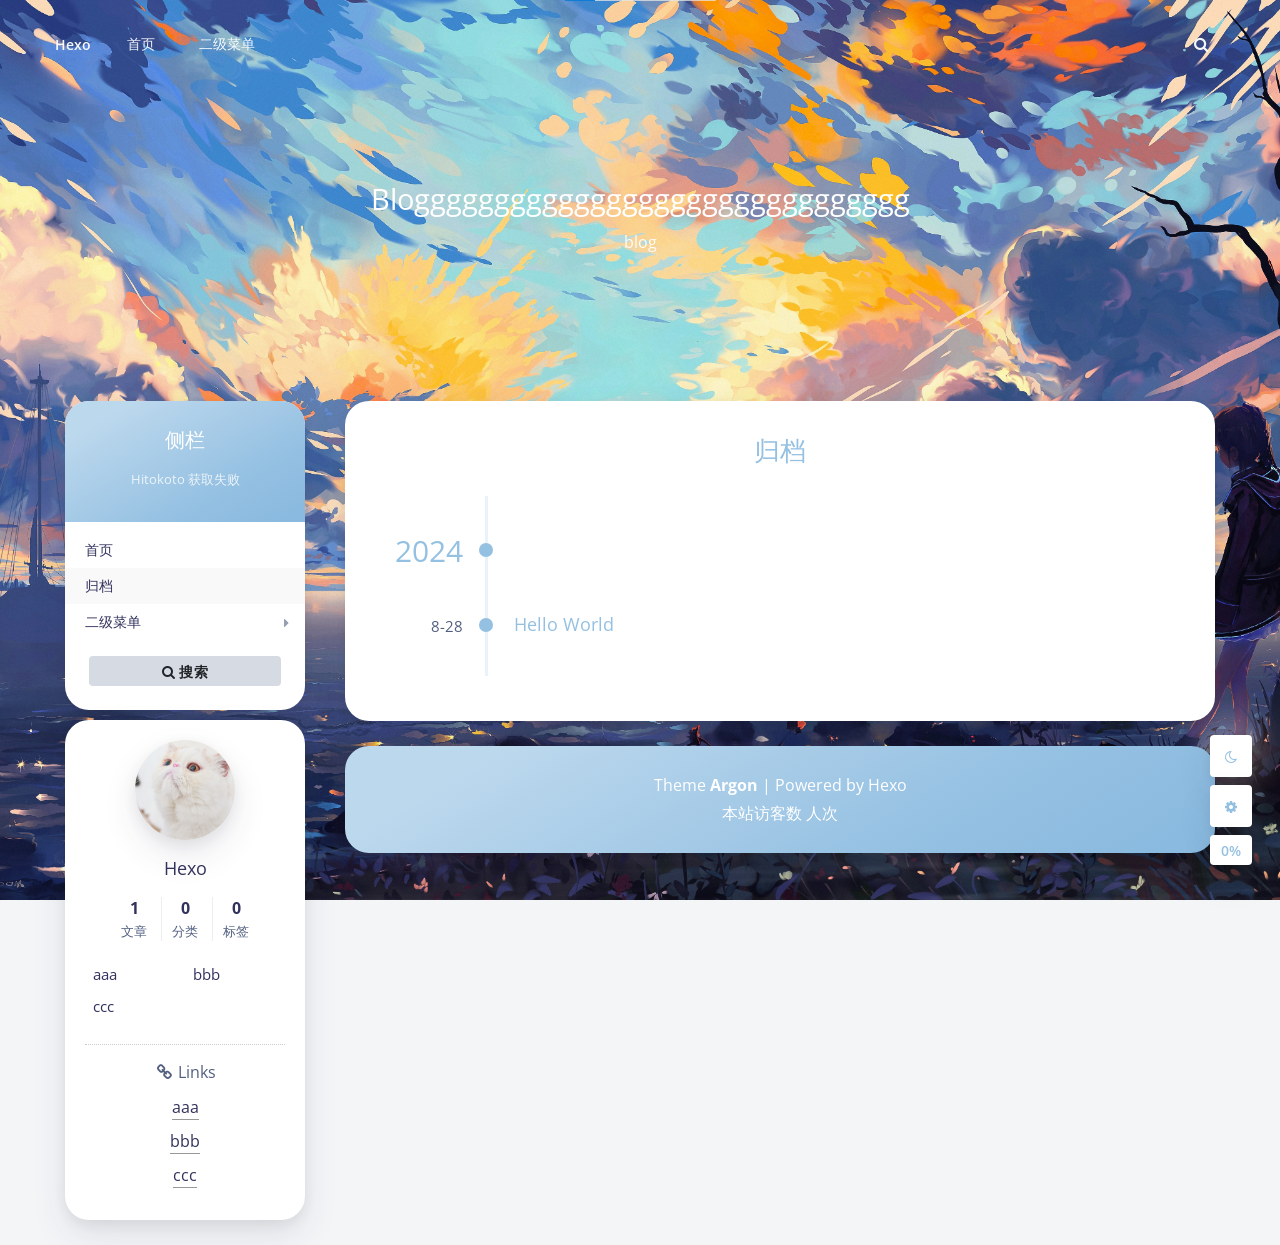
==== commit 4abfded3: "Site updated: 2026-04-12 17:49:26" ====
--- a/archives/index.html
+++ b/archives/index.html
@@ -285,9 +285,9 @@
 	
 	<div id="banner_container" class="banner-container container text-center">
 		
-			<div class="banner-title text-white"><span class="banner-title-inner">Hexo</span>
-		
-		</div>
+			<div class="banner-title text-white" data-text="Bloggggggggggggggggggggggggggggggg" data-interval=""><span class="banner-title-inner">&nbsp;</span>
+		
+		<span class="banner-subtitle d-block">blog</span></div>
 	</div>
 	
 		<style>
@@ -329,7 +329,7 @@
 				top: 0;
 				bottom: 0;
 				z-index: -2;
-				background: url(/assets/img/banner.jpg);
+				background: url(/assets/img/night.jpg);
 				background-position: center;
 				background-size: cover;
 				background-repeat: no-repeat;
@@ -441,7 +441,7 @@
 		
 		<div id="leftbar_part1" class="widget widget_search card bg-white shadow-sm border-0">
 			<div class="leftbar-banner card-body">
-				<span class="leftbar-banner-title text-white">Hexo</span>
+				<span class="leftbar-banner-title text-white">侧栏</span>
 				
 				
 					<span class="leftbar-banner-subtitle text-white"><span class='hitokoto'></span></span>
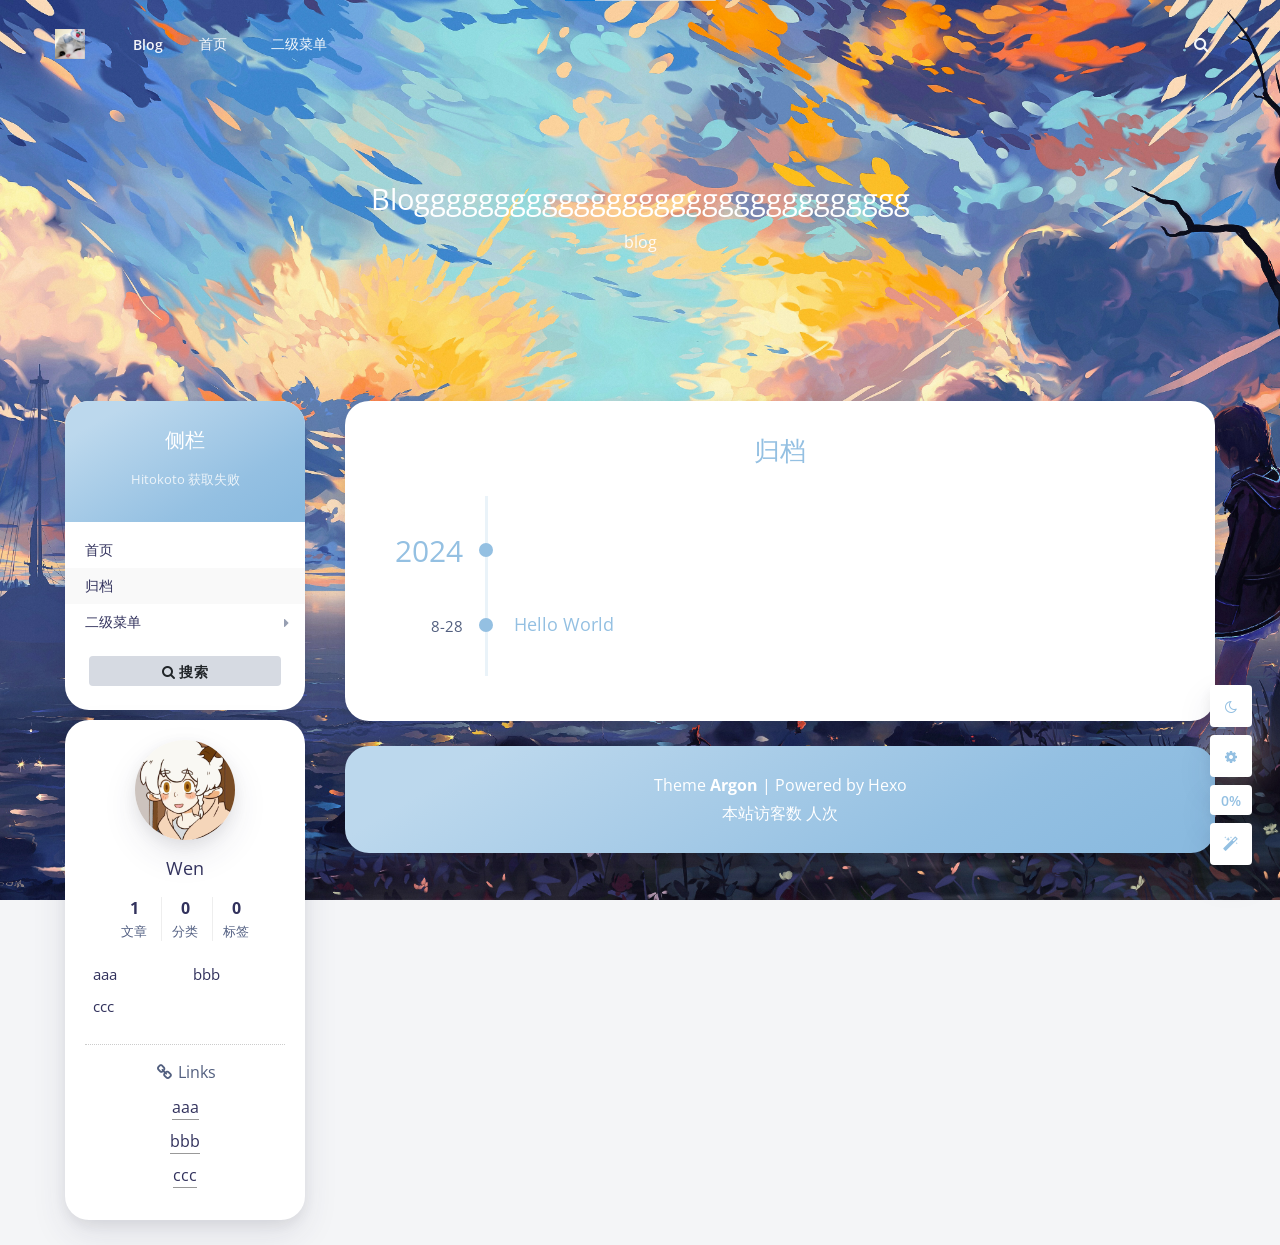
==== commit ea02cef0: "Site updated: 2026-04-12 21:52:12" ====
--- a/archives/index.html
+++ b/archives/index.html
@@ -177,10 +177,14 @@
 		<nav id="navbar-main" class="navbar navbar-main navbar-expand-lg navbar-transparent navbar-light bg-primary headroom--not-bottom headroom--not-top headroom--pinned">
 			<div class="container">
 				
+					<a class="navbar-brand navbar-icon mr-lg-5" href="">
+						<img src="/assets/img/dinglan.jpg">
+					</a>
+				
 				<button class="navbar-toggler" type="button" data-toggle="collapse" data-target="#navbar_global" aria-controls="navbar_global" aria-expanded="false" aria-label="Toggle navigation">
 					<span class="navbar-toggler-icon"></span>
 				</button>
-				<a class="navbar-brand" href="/">Hexo</a>
+				<a class="navbar-brand" href="/">Blog</a>
 				<div class="navbar-collapse collapse" id="navbar_global">
 					<div class="navbar-collapse-header">
 						<div class="row">
@@ -238,6 +242,10 @@
 					</ul>
 				</div>
 				
+					<a class="navbar-brand navbar-icon-mobile" href="">
+						<img src="/assets/img/dinglan.jpg">
+					</a>
+				
 				<div id="navbar_menu_mask" data-toggle="collapse" data-target="#navbar_global"></div>
 			</div>
 		</nav>
@@ -309,7 +317,7 @@
 			top: 0;
 			bottom: 0;
 			z-index: -2;
-			background: url(/assets/img/banner.jpg);
+			background: url(/assets/img/banner.png);
 			background-position: center;
 			background-size: cover;
 			background-repeat: no-repeat;
@@ -475,7 +483,7 @@
 						
 						<div class="tab-pane fade text-center active show" id="leftbar_tab_overview" role="tabpanel" aria-labelledby="leftbar_tab_overview_btn">
 							<img id="leftbar_overview_author_image" src="/assets/img/auther.jpg" class="img-fluid rounded-circle shadow-sm" style="width: 100px;" alt="avatar">
-							<h6 id="leftbar_overview_author_name">Hexo</h6>
+							<h6 id="leftbar_overview_author_name">Wen</h6>
 							<nav class="site-state">
 								<div class="site-state-item site-state-posts">
 									<a href="/archives">
@@ -637,3 +645,511 @@
 
 </html>
 
+<!-- 特效控制按钮 + 选择面板（最终修复版：粒子/樱花均可正常开关） -->
+<style>
+    /* 面板样式（同上，保持不变） */
+    .effect-panel {
+        position: fixed;
+        bottom: 80px;
+        right: 20px;
+        width: 280px;
+        background: rgba(30, 30, 40, 0.95);
+        backdrop-filter: blur(12px);
+        border-radius: 16px;
+        padding: 16px;
+        box-shadow: 0 8px 24px rgba(0,0,0,0.3);
+        z-index: 10000;
+        transform: translateY(20px) scale(0.95);
+        opacity: 0;
+        visibility: hidden;
+        transition: all 0.25s cubic-bezier(0.2, 0.9, 0.4, 1.1);
+        pointer-events: none;
+        border: 1px solid rgba(255,255,255,0.2);
+        font-family: system-ui, -apple-system, 'Segoe UI', Roboto, sans-serif;
+    }
+    .effect-panel.active {
+        transform: translateY(0) scale(1);
+        opacity: 1;
+        visibility: visible;
+        pointer-events: auto;
+    }
+    .effect-panel-header {
+        display: flex;
+        justify-content: space-between;
+        align-items: center;
+        margin-bottom: 16px;
+        color: white;
+        font-weight: bold;
+        border-bottom: 1px solid rgba(255,255,255,0.2);
+        padding-bottom: 8px;
+    }
+    .close-panel-btn {
+        background: none;
+        border: none;
+        color: white;
+        font-size: 24px;
+        cursor: pointer;
+        padding: 0 8px;
+        line-height: 1;
+        transition: transform 0.2s;
+    }
+    .close-panel-btn:hover { transform: scale(1.1); color: #ff6b6b; }
+    .effect-section {
+        margin-bottom: 20px;
+    }
+    .effect-section h4 {
+        margin: 0 0 8px 0;
+        font-size: 14px;
+        color: rgba(255,255,255,0.9);
+        letter-spacing: 1px;
+    }
+    .effect-buttons {
+        display: flex;
+        flex-wrap: wrap;
+        gap: 8px;
+        margin-top: 8px;
+    }
+    .effect-buttons button {
+        background: rgba(255,255,255,0.15);
+        border: none;
+        padding: 6px 12px;
+        border-radius: 20px;
+        color: white;
+        cursor: pointer;
+        font-size: 13px;
+        transition: all 0.2s;
+        backdrop-filter: blur(4px);
+    }
+    .effect-buttons button:hover {
+        background: rgba(255,255,255,0.3);
+        transform: translateY(-2px);
+    }
+    .effect-buttons button.active {
+        background: #5e72e4;
+        box-shadow: 0 0 8px rgba(94,114,228,0.5);
+    }
+    #effect-toggle {
+        display: inline-flex !important;
+        align-items: center !important;
+        justify-content: center !important;
+        vertical-align: middle !important;
+        margin-left: 0 !important;
+        margin-right: 0 !important;
+    }
+    #effect-toggle .btn-inner--icon {
+        display: inline-flex !important;
+        align-items: center !important;
+        justify-content: center !important;
+        line-height: 1 !important;
+        font-size: 1rem !important;
+    }
+</style>
+
+<script>
+(function() {
+    document.addEventListener('DOMContentLoaded', function() {
+        setTimeout(function() {
+            var darkmodeBtn = document.getElementById('fabtn_toggle_darkmode');
+            if (!darkmodeBtn) return;
+            var buttonContainer = darkmodeBtn.parentNode;
+
+            var getThemeColor = function() {
+                var color = getComputedStyle(document.documentElement).getPropertyValue('--primary').trim();
+                return color || '#5e72e4';
+            };
+
+            var effectBtn = document.createElement('button');
+            effectBtn.id = 'effect-toggle';
+            effectBtn.className = 'btn btn-icon btn-neutral fabtn shadow-sm';
+            effectBtn.type = 'button';
+            effectBtn.setAttribute('title', '特效工坊');
+            var span = document.createElement('span');
+            span.className = 'btn-inner--icon';
+            var i = document.createElement('i');
+            i.className = 'fa fa-magic';
+            span.appendChild(i);
+            effectBtn.appendChild(span);
+            buttonContainer.appendChild(effectBtn);
+
+            if (typeof $ !== 'undefined' && $.fn.tooltip) {
+                $('[data-toggle="tooltip"]').tooltip();
+            }
+
+            // ========= 特效管理器（最终修复版） =========
+            var currentBgEffect = localStorage.getItem('dynamicBgState') || null;
+            var currentCursorEffect = localStorage.getItem('mouseEffectState') || null;
+            if (currentBgEffect === 'off') currentBgEffect = null;
+            if (currentCursorEffect === 'off') currentCursorEffect = null;
+
+            var sakuraScriptLoaded = false;
+
+            // ----- 背景特效清理（终极版）-----
+            function clearBgEffect() {
+                // 1. 移除所有非樱花/非烟花的 canvas 元素（粒子特效的 canvas 没有特定 id）
+                var canvases = document.querySelectorAll('canvas');
+                canvases.forEach(function(c) {
+                    // 保留樱花 canvas 和烟花 canvas（它们由各自的管理函数负责清理）
+                    if (c.id !== 'canvas_sakura' && c.id !== 'fireworks-canvas') {
+                        c.remove();
+                    }
+                });
+                // 2. 调用 canvas-nest 的 destroy 方法（如果存在）
+                if (window.cnCanvas && typeof window.cnCanvas.destroy === 'function') {
+                    window.cnCanvas.destroy();
+                    window.cnCanvas = null;
+                }
+                // 3. 额外：移除可能残留的 canvas-nest 样式标签
+                var nestStyle = document.getElementById('canvas-nest-style');
+                if (nestStyle) nestStyle.remove();
+                // 4. 清理樱花特效
+                if (window.stopp && document.getElementById('canvas_sakura')) {
+                    window.stopp();
+                }
+                var sakuraCanvas = document.getElementById('canvas_sakura');
+                if (sakuraCanvas) sakuraCanvas.remove();
+                sakuraScriptLoaded = false;
+            }
+
+            // 加载粒子背景（canvas-nest）
+            function loadParticles() {
+                return new Promise(function(resolve, reject) {
+                    clearBgEffect(); // 先彻底清除旧特效
+                    var script = document.createElement('script');
+                    script.setAttribute('data-bg', 'particles');
+                    script.src = '/assets/js/canvas-nest.min.js';
+                    script.onload = function() {
+                        // 等待 canvas-nest 完全初始化（它会在 window 上挂载 cnCanvas）
+                        setTimeout(function() {
+                            resolve();
+                        }, 150);
+                    };
+                    script.onerror = function() {
+                        console.error('粒子背景本地失败，使用 CDN');
+                        var fallback = document.createElement('script');
+                        fallback.setAttribute('data-bg', 'particles');
+                        fallback.src = 'https://cdn.jsdelivr.net/npm/canvas-nest.js@2.0.4/dist/canvas-nest.min.js';
+                        fallback.onload = function() {
+                            setTimeout(function() { resolve(); }, 150);
+                        };
+                        fallback.onerror = function() { reject(); };
+                        document.head.appendChild(fallback);
+                    };
+                    document.head.appendChild(script);
+                });
+            }
+
+            // 加载樱花特效
+            function loadSakura() {
+                return new Promise(function(resolve, reject) {
+                    if (sakuraScriptLoaded) {
+                        // 脚本已加载，如果 canvas 不存在则重新启动
+                        if (!document.getElementById('canvas_sakura')) {
+                            if (window.stopp) {
+                                window.stopp();  // 切换开关（如果关闭则开启）
+                                resolve();
+                            } else {
+                                reject('stopp 未定义');
+                            }
+                        } else {
+                            resolve();
+                        }
+                        return;
+                    }
+                    var script = document.createElement('script');
+                    script.setAttribute('data-bg', 'sakura');
+                    script.src = '/assets/js/sakura.min.js';
+                    script.onload = function() {
+                        setTimeout(function() {
+                            sakuraScriptLoaded = true;
+                            // 确保樱花特效已启动（脚本通常会自动启动）
+                            if (!document.getElementById('canvas_sakura') && window.startSakura) {
+                                window.startSakura();
+                            }
+                            resolve();
+                        }, 200);
+                    };
+                    script.onerror = function() {
+                        console.error('樱花本地失败，使用 CDN');
+                        var fallback = document.createElement('script');
+                        fallback.setAttribute('data-bg', 'sakura');
+                        fallback.src = 'https://raw.githubusercontent.com/hitokoto-osc/sakura.js/master/dist/sakura.min.js';
+                        fallback.onload = function() {
+                            setTimeout(function() {
+                                sakuraScriptLoaded = true;
+                                if (!document.getElementById('canvas_sakura') && window.startSakura) {
+                                    window.startSakura();
+                                }
+                                resolve();
+                            }, 200);
+                        };
+                        fallback.onerror = function() { reject(); };
+                        document.head.appendChild(fallback);
+                    };
+                    document.head.appendChild(script);
+                });
+            }
+
+            function loadBgEffect(type) {
+                clearBgEffect();
+                if (!type || type === 'off') {
+                    currentBgEffect = null;
+                    localStorage.setItem('dynamicBgState', 'off');
+                    return;
+                }
+                if (type === 'particles') {
+                    loadParticles().catch(function(err) {
+                        console.error('粒子特效加载失败', err);
+                    });
+                    currentBgEffect = 'particles';
+                    localStorage.setItem('dynamicBgState', 'particles');
+                } else if (type === 'sakura') {
+                    loadSakura().catch(function(err) {
+                        console.error('樱花特效加载失败', err);
+                    });
+                    currentBgEffect = 'sakura';
+                    localStorage.setItem('dynamicBgState', 'sakura');
+                }
+            }
+
+            // ----- 鼠标特效（与之前相同，略）-----
+            var heartClickListener = null;
+            var fireworksClickListener = null;
+
+            function clearCursorEffect() {
+                if (heartClickListener) {
+                    document.removeEventListener('click', heartClickListener);
+                    heartClickListener = null;
+                }
+                var hearts = document.querySelectorAll('.heart');
+                hearts.forEach(function(h) { h.remove(); });
+                if (fireworksClickListener) {
+                    document.removeEventListener('click', fireworksClickListener);
+                    fireworksClickListener = null;
+                }
+                var fireCanvas = document.querySelector('#fireworks-canvas');
+                if (fireCanvas) fireCanvas.remove();
+            }
+
+            function createHeart(e) {
+                var heart = document.createElement('div');
+                heart.className = 'heart';
+                var color = 'rgb(' + ~~(255 * Math.random()) + ',' + ~~(255 * Math.random()) + ',' + ~~(255 * Math.random()) + ')';
+                heart.style.cssText = `
+                    position: fixed;
+                    left: ${e.clientX - 5}px;
+                    top: ${e.clientY - 5}px;
+                    width: 10px;
+                    height: 10px;
+                    background: ${color};
+                    transform: rotate(45deg);
+                    z-index: 99999;
+                    opacity: 1;
+                    transition: all 0.8s ease-out;
+                    pointer-events: none;
+                `;
+                if (!document.getElementById('heart-style')) {
+                    var style = document.createElement('style');
+                    style.id = 'heart-style';
+                    style.textContent = `
+                        .heart:before, .heart:after {
+                            content: '';
+                            position: absolute;
+                            width: 10px;
+                            height: 10px;
+                            background: inherit;
+                            border-radius: 50%;
+                        }
+                        .heart:before { left: -5px; top: 0; }
+                        .heart:after { top: -5px; left: 0; }
+                    `;
+                    document.head.appendChild(style);
+                }
+                document.body.appendChild(heart);
+                var start = performance.now();
+                function animate(now) {
+                    var elapsed = now - start;
+                    var progress = Math.min(elapsed / 800, 1);
+                    var yOffset = progress * -100;
+                    var scale = 1 - progress * 0.8;
+                    var opacity = 1 - progress;
+                    heart.style.transform = `rotate(45deg) scale(${scale}) translateY(${yOffset}px)`;
+                    heart.style.opacity = opacity;
+                    if (progress < 1) requestAnimationFrame(animate);
+                    else heart.remove();
+                }
+                requestAnimationFrame(animate);
+            }
+
+            function startFirework(e) {
+                var x = e.clientX;
+                var y = e.clientY;
+                var colors = ['#ff595e', '#ffca3a', '#8ac926', '#1982c4', '#6a4c93'];
+                var particles = [];
+                var canvas = document.createElement('canvas');
+                canvas.id = 'fireworks-canvas';
+                canvas.style.position = 'fixed';
+                canvas.style.top = '0';
+                canvas.style.left = '0';
+                canvas.style.width = '100%';
+                canvas.style.height = '100%';
+                canvas.style.pointerEvents = 'none';
+                canvas.style.zIndex = '99998';
+                document.body.appendChild(canvas);
+                var ctx = canvas.getContext('2d');
+                var w = window.innerWidth;
+                var h = window.innerHeight;
+                canvas.width = w;
+                canvas.height = h;
+
+                var particleCount = 80;
+                for (var i = 0; i < particleCount; i++) {
+                    var angle = Math.random() * Math.PI * 2;
+                    var speed = Math.random() * 5 + 2;
+                    var vx = Math.cos(angle) * speed;
+                    var vy = Math.sin(angle) * speed;
+                    particles.push({
+                        x: x, y: y,
+                        vx: vx, vy: vy,
+                        life: 1.0,
+                        color: colors[Math.floor(Math.random() * colors.length)],
+                        size: Math.random() * 4 + 2
+                    });
+                }
+
+                function draw() {
+                    ctx.clearRect(0, 0, w, h);
+                    var allDead = true;
+                    for (var i = 0; i < particles.length; i++) {
+                        var p = particles[i];
+                        if (p.life <= 0) continue;
+                        allDead = false;
+                        p.x += p.vx;
+                        p.y += p.vy;
+                        p.vy += 0.2;
+                        p.life -= 0.02;
+                        ctx.globalAlpha = p.life;
+                        ctx.fillStyle = p.color;
+                        ctx.fillRect(p.x - p.size/2, p.y - p.size/2, p.size, p.size);
+                    }
+                    if (allDead) {
+                        cancelAnimationFrame(animFrame);
+                        canvas.remove();
+                        return;
+                    }
+                    animFrame = requestAnimationFrame(draw);
+                }
+                var animFrame = requestAnimationFrame(draw);
+                setTimeout(function() {
+                    if (canvas && canvas.parentNode) canvas.remove();
+                    cancelAnimationFrame(animFrame);
+                }, 5000);
+            }
+
+            function loadCursorEffect(type) {
+                clearCursorEffect();
+                if (!type || type === 'off') {
+                    currentCursorEffect = null;
+                    localStorage.setItem('mouseEffectState', 'off');
+                    return;
+                }
+                if (type === 'heart') {
+                    heartClickListener = function(e) { createHeart(e); };
+                    document.addEventListener('click', heartClickListener);
+                    currentCursorEffect = 'heart';
+                    localStorage.setItem('mouseEffectState', 'heart');
+                } else if (type === 'fireworks') {
+                    fireworksClickListener = function(e) { startFirework(e); };
+                    document.addEventListener('click', fireworksClickListener);
+                    currentCursorEffect = 'fireworks';
+                    localStorage.setItem('mouseEffectState', 'fireworks');
+                }
+            }
+
+            // 初始化已有特效
+            if (currentBgEffect) loadBgEffect(currentBgEffect);
+            if (currentCursorEffect) loadCursorEffect(currentCursorEffect);
+
+            function updateButtonStyle() {
+                effectBtn.style.color = (currentBgEffect || currentCursorEffect) ? getThemeColor() : '';
+            }
+            updateButtonStyle();
+
+            // ========= 特效选择面板 =========
+            var panelHtml = `
+                <div id="effect-panel" class="effect-panel">
+                    <div class="effect-panel-header">
+                        <span>✨ 特效工坊 ✨</span>
+                        <button id="close-effect-panel" class="close-panel-btn">×</button>
+                    </div>
+                    <div class="effect-panel-content">
+                        <div class="effect-section">
+                            <h4>🌸 背景特效</h4>
+                            <div class="effect-buttons">
+                                <button data-bg-effect="particles">粒子线条</button>
+                                <button data-bg-effect="sakura">樱花飘落</button>
+                                <button data-bg-effect="off">关闭背景</button>
+                            </div>
+                        </div>
+                        <div class="effect-section">
+                            <h4>🖱️ 鼠标特效</h4>
+                            <div class="effect-buttons">
+                                <button data-cursor-effect="heart">多彩爱心</button>
+                                <button data-cursor-effect="fireworks">烟花绽放</button>
+                                <button data-cursor-effect="off">关闭鼠标</button>
+                            </div>
+                        </div>
+                    </div>
+                </div>
+            `;
+            document.body.insertAdjacentHTML('beforeend', panelHtml);
+            var panel = document.getElementById('effect-panel');
+            var closePanelBtn = document.getElementById('close-effect-panel');
+
+            function openPanel() { panel.classList.add('active'); }
+            function closePanel() { panel.classList.remove('active'); }
+
+            effectBtn.addEventListener('click', function(e) {
+                e.stopPropagation();
+                openPanel();
+            });
+            if (closePanelBtn) closePanelBtn.addEventListener('click', closePanel);
+            document.addEventListener('click', function(e) {
+                if (panel && panel.classList.contains('active') && !panel.contains(e.target) && e.target !== effectBtn) {
+                    closePanel();
+                }
+            });
+
+            document.querySelectorAll('[data-bg-effect]').forEach(function(btn) {
+                btn.addEventListener('click', function() {
+                    var effect = this.getAttribute('data-bg-effect');
+                    loadBgEffect(effect === 'off' ? null : effect);
+                    updateButtonStyle();
+                    closePanel();
+                    highlightActiveButtons();
+                });
+            });
+            document.querySelectorAll('[data-cursor-effect]').forEach(function(btn) {
+                btn.addEventListener('click', function() {
+                    var effect = this.getAttribute('data-cursor-effect');
+                    loadCursorEffect(effect === 'off' ? null : effect);
+                    updateButtonStyle();
+                    closePanel();
+                    highlightActiveButtons();
+                });
+            });
+
+            function highlightActiveButtons() {
+                document.querySelectorAll('[data-bg-effect]').forEach(function(btn) {
+                    if (btn.getAttribute('data-bg-effect') === currentBgEffect) btn.classList.add('active');
+                    else btn.classList.remove('active');
+                });
+                document.querySelectorAll('[data-cursor-effect]').forEach(function(btn) {
+                    if (btn.getAttribute('data-cursor-effect') === currentCursorEffect) btn.classList.add('active');
+                    else btn.classList.remove('active');
+                });
+            }
+            setTimeout(highlightActiveButtons, 500);
+        }, 500);
+    });
+})();
+</script>
